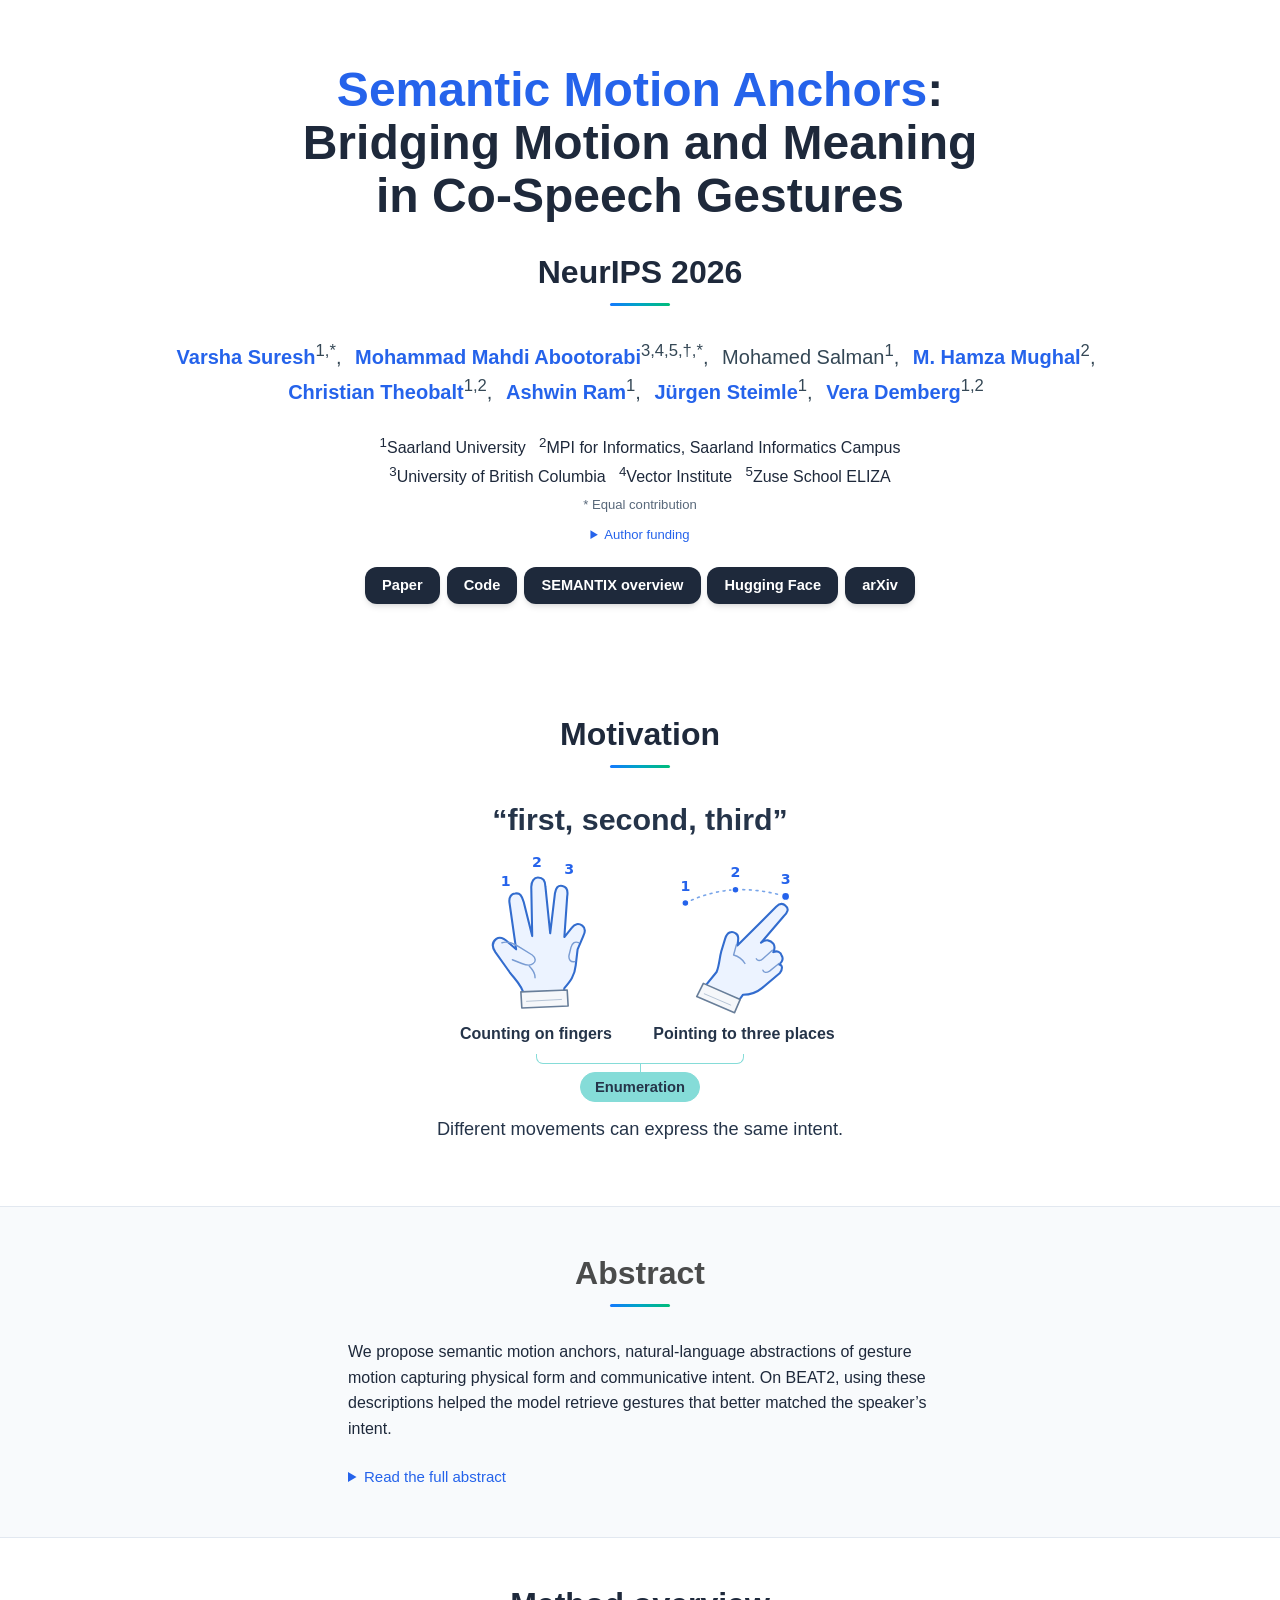
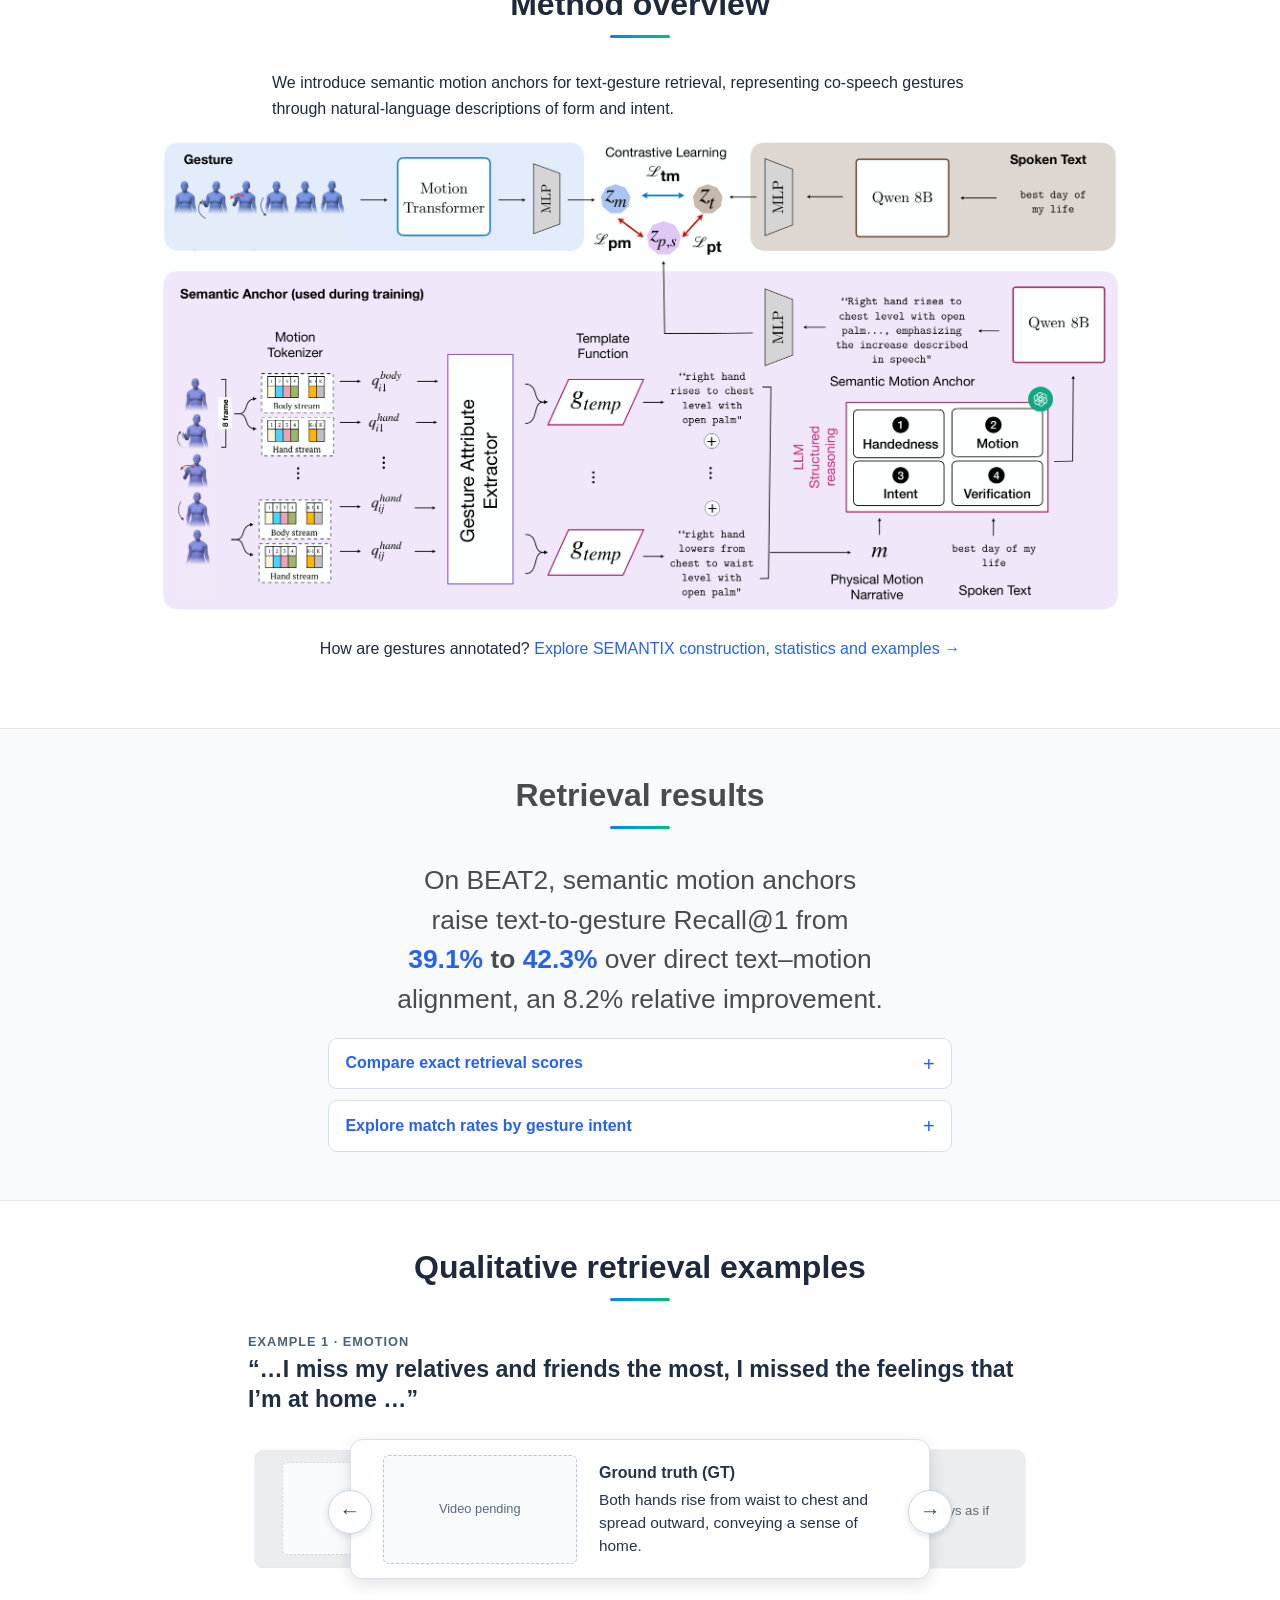
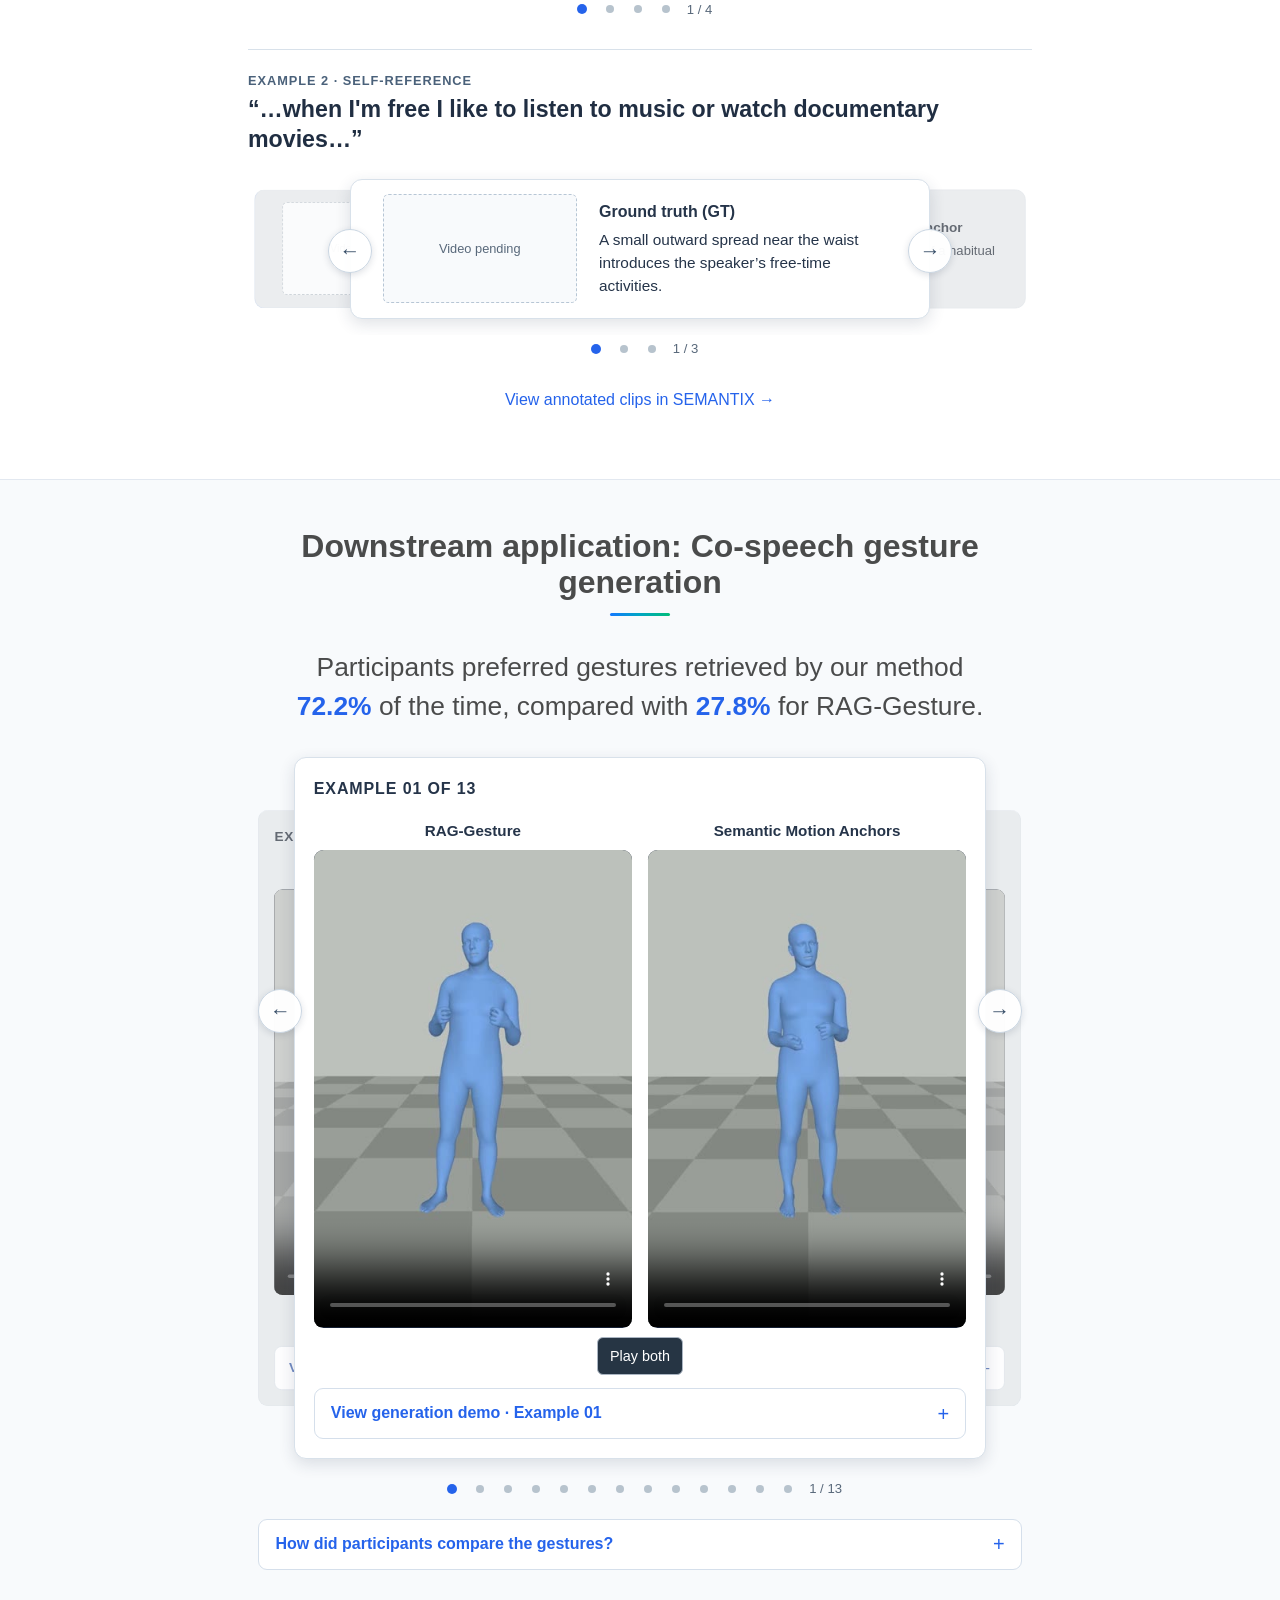
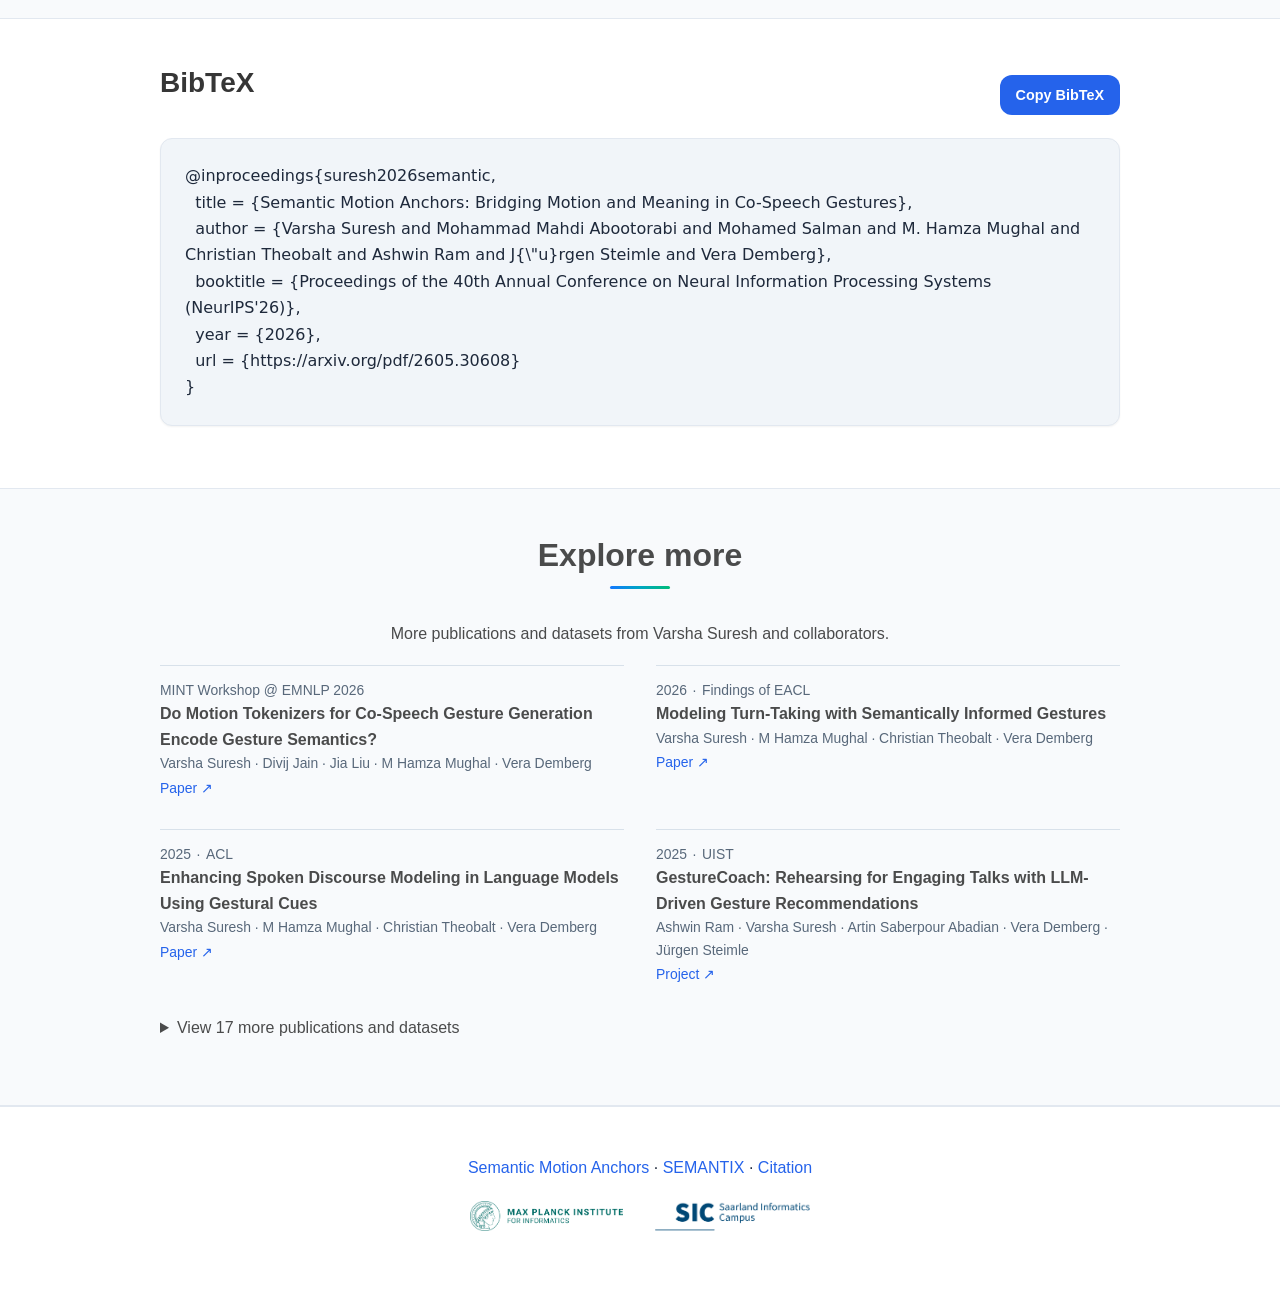
==== index.html @ 4aacc918 "Use the shared study album assets on the paper homepage" ====
<!doctype html><html lang="en"><head><meta charset="utf-8"><meta name="viewport" content="width=device-width,initial-scale=1"><title>Semantic Motion Anchors: Bridging Motion and Meaning in Co-Speech Gestures</title><meta name="description" content="Semantic Motion Anchors: paper, qualitative retrieval examples, gesture generation videos and SEMANTIX."><link rel="icon" href="images/logos/mpi_favicon.png"><link rel="stylesheet" href="css/bulma.min.css"><link rel="stylesheet" href="css/mustreason.css"><link rel="stylesheet" href="css/research-flow.css?v=result-details-1"><script defer src="js/project.js"></script><script defer src="js/comparisons.js?v=study-album"></script><link rel="stylesheet" href="css/local-gallery.css?v=study-album"><script defer src="js/local-gallery.js?v=study-album"></script><link rel="stylesheet" href="css/motivation-figure.css"></head><body><a class="skip" href="#main">Skip to content</a><main id="main"><section class="hero">
<div class="hero-body">
<div class="container is-max-desktop">
<div class="columns is-centered">
<div class="column has-text-centered"><h1 class="title is-1 publication-title"><span class="project-name">Semantic Motion Anchors</span>: Bridging Motion and Meaning in Co-Speech Gestures</h1><p class="title is-3">NeurIPS 2026</p><p class="is-size-5 publication-authors authors"><span class="author-block"><a href="https://varsha33.github.io/">Varsha Suresh</a><sup>1,*</sup></span> <span class="author-block"><a href="https://aboots.github.io/">Mohammad Mahdi Abootorabi</a><sup>3,4,5,†,*</sup></span> <span class="author-block">Mohamed Salman<sup>1</sup></span> <span class="author-block"><a href="https://m-hamza-mughal.github.io/">M. Hamza Mughal</a><sup>2</sup></span> <span class="author-block"><a href="https://people.mpi-inf.mpg.de/~theobalt/">Christian Theobalt</a><sup>1,2</sup></span> <span class="author-block"><a href="https://sites.google.com/view/ashwin-ram/home">Ashwin Ram</a><sup>1</sup></span> <span class="author-block"><a href="https://hci.cs.uni-saarland.de/people/juergen-steimle/">Jürgen Steimle</a><sup>1</sup></span> <span class="author-block"><a href="https://www.uni-saarland.de/lehrstuhl/demberg/members/verademberg.html">Vera Demberg</a><sup>1,2</sup></span> </p><p class="affiliations"><sup>1</sup>Saarland University   <sup>2</sup>MPI for Informatics, Saarland Informatics Campus<br/>
<sup>3</sup>University of British Columbia   <sup>4</sup>Vector Institute   <sup>5</sup>Zuse School ELIZA<br/><span>* Equal contribution</span></p><details class="source-note author-funding"><summary>Author funding</summary><p><sup>†</sup>This author is supported by the Konrad Zuse School of Excellence in Learning and Intelligent Systems (ELIZA) through the DAAD programme Konrad Zuse Schools of Excellence in Artificial Intelligence, sponsored by the Federal Ministry of Education and Research.</p></details><div class="column has-text-centered"><div class="publication-links"><span class="link-block"><a class="external-link button is-normal is-rounded is-dark" href="https://arxiv.org/pdf/2605.30608v3">Paper</a></span><span class="link-block"><a class="external-link button is-normal is-rounded is-dark" href="https://github.com/aboots/Semantic_Motion_Anchors">Code</a></span><span class="link-block"><a class="external-link button is-normal is-rounded is-dark" href="dataset.html">SEMANTIX overview</a></span><span class="link-block"><a class="external-link button is-normal is-rounded is-dark" href="https://huggingface.co/datasets/aboots/SEMANTIX">Hugging Face</a></span><span class="link-block"><a class="external-link button is-normal is-rounded is-dark" href="https://arxiv.org/abs/2605.30608">arXiv</a></span></div></div></div>
</div>
</div>
</div>
</section><section class="hero teaser" id="motivation">
<div class="container is-max-desktop">
<div class="hero-body has-text-centered"><h2 class="title is-3">Motivation</h2><figure class="enumeration-figure">
  <p class="spoken-enumeration">“first, second, third”</p>
  <div class="gesture-studies">
    <div class="gesture-study">
      <svg viewBox="0 0 220 177" role="img" aria-labelledby="enumeration-count-title">
        <title id="enumeration-count-title">A palm with three fingers extended and numbered in sequence.</title>
        <g class="count-marks">
          <text x="78" y="37">1</text>
          <text x="111" y="17">2</text>
          <text x="145" y="24">3</text>
        </g>
        <g class="gesture-outline">
          <!-- Palm, three extended fingers and the curled little finger. -->
          <path class="hand" d="M97 152 C96 143 88 136 82 128
            L67 107 C63 101 64 96 68 93 C72 90 76 92 81 97 L89 104
            L82 55 C81 49 84 45 88 45 C93 44 95 47 97 54 L106 90
            L105 38 C105 32 108 28 112 28 C117 28 120 31 120 38 L125 87
            L130 45 C131 39 133 36 138 37 C143 38 144 42 143 48 L140 91
            L148 81 C151 77 155 76 159 79 C163 82 162 86 160 90 L154 104
            L152 121 C151 132 146 138 140 145 L139 151 Z"/>
          <!-- Thumb folded across the palm and creases of the curled finger. -->
          <path class="crease" d="M74 97 C80 95 87 98 93 102 L106 110
            C110 113 110 117 107 119 C104 122 100 121 95 119 L85 115
            M103 122 C107 126 109 130 109 134
            M155 97 C151 95 148 98 147 102 L145 110 C144 115 147 118 151 117"/>
          <path class="cuff" d="M94 149 L143 147 L144 164 L95 166 Z"/>
          <path class="cuff-seam" d="M100 159 L137 157"/>
        </g>
      </svg>
      <p>Counting on fingers</p>
    </div>
    <div class="gesture-study">
      <svg viewBox="0 0 220 177" role="img" aria-labelledby="enumeration-point-title">
        <title id="enumeration-point-title">An index finger points to the last of three positions along a dotted path.</title>
        <path class="trajectory" d="M48 55 Q75 42 101 41 T154 48"/>
        <g class="locations">
          <circle cx="48" cy="55" r="3.7"/><circle cx="101" cy="41" r="3.7"/>
          <circle cx="154" cy="48" r="4.3"/>
        </g>
        <g class="count-marks">
          <text x="48" y="42">1</text>
          <text x="101" y="28">2</text>
          <text x="154" y="35">3</text>
        </g>
        <g class="gesture-outline">
          <!-- Index finger reaching up to the last position. -->
          <path class="hand" d="M68 144 L81 128 C84 121 84 113 86 106
            L90 93 C92 86 97 84 101 87 C105 89 104 94 103 100
            L144 59 C148 55 151 55 154 58 C158 61 156 65 152 69 L128 97
            C133 93 138 94 141 98 C143 101 143 103 141 107
            C145 105 149 107 150 111 C152 114 150 118 147 120
            C151 120 151 125 148 129 L129 145 C123 150 116 152 109 152
            L101 163 Z"/>
          <path class="crease" d="M102 99 L99 110 C103 111 108 114 111 119
            M140 105 L130 114 C127 117 124 116 123 114
            M147 119 L137 127 C134 129 131 129 130 126"/>
          <path class="cuff" d="M67 140 L106 157 L100 171 L60 154 Z"/>
          <path class="cuff-seam" d="M68 151 L96 163"/>
        </g>
      </svg>
      <p>Pointing to three places</p>
    </div>
  </div>
  <div class="shared-intent"><span>Enumeration</span></div>
  <figcaption>Different movements can express the same intent.</figcaption>
</figure></div>
</div>
</section><section class="section hero is-light" id="abstract">
<div class="container is-max-desktop">
<div class="columns is-centered has-text-centered">
<div class="column is-four-fifths"><h2 class="title is-3 has-text-centered">Abstract</h2><div class="content has-text-justified"><p>We propose semantic motion anchors, natural-language abstractions of gesture motion capturing physical form and communicative intent. On BEAT2, using these descriptions helped the model retrieve gestures that better matched the speaker’s intent.</p><details class="full-abstract"><summary>Read the full abstract</summary><p>Learning a shared representation between spoken text and gesture is central to co-speech gesture retrieval, synthesis, and understanding, but remains challenging for semantically meaningful gestures whose communicative intent is not captured by motion alone. Direct contrastive alignment between transcripts and continuous motion embeddings often overemphasizes low-level kinematics and misses the symbolic content of semantic gestures. We propose semantic motion anchors, natural-language abstractions of gesture motion capturing physical form and communicative intent. Our method discretizes 3D gestures into body-hand motion primitives, verbalizes them into structured descriptions, and grounds them in the transcript to provide auxiliary contrastive supervision. On BEAT2, our method improves text-to-gesture R@1 by 8.2% over a direct text-motion baseline and outperforms prior retrieval approaches on text to gesture and gesture to text retrieval directions. Beyond aggregate retrieval metrics, semantic motion anchor supervision helps retrieve gestures that are semantically meaningful for the spoken query, rather than defaulting to generic motion patterns. A downstream retrieval-augmented gesture generation study showed that users significantly preferred gestures retrieved by our approach over a retrieval-augmented generation baseline, demonstrating that semantically grounded retrieval translates to gestures that better convey communicative intent in downstream generation.</p></details></div></div>
</div>
</div>
</section><section class="section hero is-small" id="method">
<div class="container is-max-desktop">
<div class="columns is-centered">
<div class="column is-full"><h2 class="title is-3 has-text-centered">Method overview</h2><p class="method-summary">We introduce semantic motion anchors for text-gesture retrieval, representing co-speech gestures through natural-language descriptions of form and intent.</p><figure class="framework"><a aria-label="Open Figure 1 at full size" href="images/framework.png"><img alt="Top: motion and text encoders aligned in a shared space. Bottom: motion tokens, a physical description and the transcript yield an anchor for training." height="985" loading="lazy" src="images/framework.png" width="2006"/></a></figure><p class="crosslink">How are gestures annotated? <a href="dataset.html#construction">Explore SEMANTIX construction, statistics and examples →</a></p></div>
</div>
</div>
</section><section class="section hero is-light" id="results">
<div class="container is-max-desktop">
<div class="columns is-centered has-text-centered">
<div class="column is-four-fifths"><h2 class="title is-3 has-text-centered">Retrieval results</h2><p class="tagline">On BEAT2, semantic motion anchors raise text-to-gesture Recall@1 from <strong><span class="metric-value">39.1%</span> to <span class="metric-value">42.3%</span></strong> over direct text–motion alignment, an 8.2% relative improvement.</p><details class="research-disclosure" id="retrieval-scores"><summary>Compare exact retrieval scores</summary><div class="research-detail-body"><p>Each query ranks 856 candidates. Recall@K is the percentage of queries whose paired match appears in the first K results. MRR measures the reciprocal rank of that match, averaged across queries and shown on a 0–100 scale. Higher is better for all four metrics.</p><fieldset class="direction-picker"><legend>Retrieval direction</legend><input aria-controls="direction-tables" checked="" class="direction-choice" id="dir-text-first" name="result-direction" type="radio"/><label for="dir-text-first">Text → Gesture</label><input aria-controls="direction-tables" class="direction-choice" id="dir-gesture-first" name="result-direction" type="radio"/><label for="dir-gesture-first">Gesture → Text</label><div id="direction-tables"><div aria-label="Text-to-gesture scores" class="result-table-wrap text-first" role="region" tabindex="0"><table class="metric-table"><caption>Text-to-gesture retrieval · BEAT2</caption><thead><tr><th scope="col">Method</th><th scope="col">R@1</th><th scope="col">R@5</th><th scope="col">R@10</th><th scope="col">MRR</th></tr></thead><tbody><tr><th scope="row">GestureDiffuCLIP</th><td>33.8</td><td>57.5</td><td>67.2</td><td>45.1</td></tr><tr><th scope="row">TMR</th><td>39.1</td><td>58.7</td><td>66.4</td><td>48.6</td></tr><tr><th scope="row">JEGAL</th><td>39.3</td><td>59.3</td><td>66.8</td><td>48.9</td></tr><tr><th scope="row">Text Contrastive</th><td>39.1</td><td>58.7</td><td>66.3</td><td>48.5</td></tr><tr class="our-method"><th scope="row">Semantic Motion Anchors (Ours)</th><td>42.3<sup>†</sup></td><td>62.5<sup>†</sup></td><td>69.5<sup>**</sup></td><td>51.9<sup>†</sup></td></tr></tbody></table></div><div aria-label="Gesture-to-text scores" class="result-table-wrap gesture-first" role="region" tabindex="0"><table class="metric-table"><caption>Gesture-to-text retrieval · BEAT2</caption><thead><tr><th scope="col">Method</th><th scope="col">R@1</th><th scope="col">R@5</th><th scope="col">R@10</th><th scope="col">MRR</th></tr></thead><tbody><tr><th scope="row">GestureDiffuCLIP</th><td>32.3</td><td>57.4</td><td>66.6</td><td>44.0</td></tr><tr><th scope="row">TMR</th><td>37.4</td><td>57.7</td><td>65.7</td><td>47.0</td></tr><tr><th scope="row">JEGAL</th><td>36.6</td><td>58.4</td><td>66.6</td><td>47.0</td></tr><tr><th scope="row">Text Contrastive</th><td>37.2</td><td>57.5</td><td>65.4</td><td>47.0</td></tr><tr class="our-method"><th scope="row">Semantic Motion Anchors (Ours)</th><td>41.8<sup>†</sup></td><td>62.0<sup>†</sup></td><td>68.9<sup>†</sup></td><td>51.4<sup>†</sup></td></tr></tbody></table></div></div></fieldset><p class="metric-key">Compared with Text Contrastive (paired t-test): <b>**</b> p &lt; 0.01; <b>†</b> p &lt; 0.001.</p></div></details><details class="research-disclosure" id="intent-match-rates"><summary>Explore match rates by gesture intent</summary><div class="research-detail-body"><p>A retrieved clip can differ from the paired clip but express the same intent. This measure counts how often the first retrieved clip has the same intent label as the paired gesture.</p><div aria-label="Match rates by intent" class="result-table-wrap" role="region" tabindex="0"><table class="metric-table match-table"><caption>Top-1 semantic label match rate (%) · BEAT2</caption><thead><tr><th scope="col">Intent</th><th scope="col">Clips</th><th scope="col">Ours</th><th scope="col">Text contrastive</th><th scope="col">Random anchor</th></tr></thead><tbody><tr><th scope="row">Emphasis</th><td>250</td><td>57.2</td><td>52.8</td><td>57.2</td></tr><tr><th scope="row">Discourse</th><td>227</td><td>62.1</td><td>57.7</td><td>61.7</td></tr><tr><th scope="row">Other-reference</th><td>111</td><td>59.5</td><td>56.8</td><td>58.6</td></tr><tr><th scope="row">Self-reference</th><td>92</td><td>52.2</td><td>52.2</td><td>44.6</td></tr><tr><th scope="row">Symbolise</th><td>68</td><td>48.5</td><td>44.1</td><td>44.1</td></tr><tr><th scope="row">Contrast</th><td>24</td><td>50.0</td><td>41.7</td><td>50.0</td></tr><tr><th scope="row">Emotion</th><td>16</td><td>56.2</td><td>43.8</td><td>50.0</td></tr><tr><th scope="row">Uncertainty</th><td>15</td><td>66.7</td><td>53.3</td><td>60.0</td></tr><tr><th scope="row">Temporal reference</th><td>12</td><td>50.0</td><td>33.3</td><td>50.0</td></tr><tr><th scope="row">Quantification</th><td>11</td><td>45.5</td><td>27.3</td><td>27.3</td></tr><tr><th scope="row">Negation</th><td>10</td><td>50.0</td><td>60.0</td><td>50.0</td></tr><tr><th scope="row">Relativity</th><td>9</td><td>66.7</td><td>55.6</td><td>77.8</td></tr><tr><th scope="row">Enumeration</th><td>6</td><td>33.3</td><td>33.3</td><td>33.3</td></tr><tr><th scope="row">Progression</th><td>3</td><td>0.0</td><td>0.0</td><td>0.0</td></tr><tr><th scope="row">Listing</th><td>2</td><td>50.0</td><td>50.0</td><td>50.0</td></tr></tbody><tfoot><tr><th scope="row">Overall</th><td>856</td><td>56.9</td><td>52.6</td><td>55.1</td></tr></tfoot></table></div></div></details></div>
</div>
</div>
</section><section class="section hero is-small" id="qualitative">
<div class="container is-max-desktop">
<div class="columns is-centered">
<div class="column is-full"><h2 class="title is-3 has-text-centered">Qualitative retrieval examples</h2><div id="examples-paper"><article class="paper-case">
<header><p class="example-type">Example 1 · Emotion</p>
<h3 class="spoken-line" id="paper-query-1">“…I miss my relatives and friends the most, I missed the feelings that I’m at home …”</h3></header>
<div aria-labelledby="paper-query-1" class="method-album" data-carousel="" data-item-name="Card" role="group">
<div class="method-track"><div class="example-slide method-card" data-label="Ground truth (GT)">
<div class="clip-slot">Video pending</div>
<div class="method-caption"><h4>Ground truth (GT)</h4><p>Both hands rise from waist to chest and spread outward, conveying a sense of home.</p></div></div><div class="example-slide method-card" data-label="Text contrastive">
<div class="clip-slot">Video pending</div>
<div class="method-caption"><h4>Text contrastive</h4><p>One hand moves down and sideways as if drawing attention to a detail.</p></div></div><div class="example-slide method-card" data-label="Random anchor">
<div class="clip-slot">Video pending</div>
<div class="method-caption"><h4>Random anchor</h4><p>Both hands rise, open outward and lower, as if laying out a sequence.</p></div></div><div class="example-slide method-card" data-label="Semantic Motion Anchors (Ours)">
<div class="clip-slot">Video pending</div>
<div class="method-caption"><h4>Semantic Motion Anchors (Ours)</h4><p>Open palms hover near the chest, conveying longing for home.</p></div></div></div>
<div class="examples-pager" hidden="">
<button aria-label="Previous card for Emotion" data-step="-1" type="button"><span aria-hidden="true">←</span></button>
<div class="album-progress"><button aria-label="Show Ground truth (GT)" class="album-dot" data-to="0" title="Ground truth (GT)" type="button"></button><button aria-label="Show Text contrastive" class="album-dot" data-to="1" title="Text contrastive" type="button"></button><button aria-label="Show Random anchor" class="album-dot" data-to="2" title="Random anchor" type="button"></button><button aria-label="Show Semantic Motion Anchors (Ours)" class="album-dot" data-to="3" title="Semantic Motion Anchors (Ours)" type="button"></button><span aria-hidden="true" class="examples-count">1 / 4</span></div>
<button aria-label="Next card for Emotion" data-step="1" type="button"><span aria-hidden="true">→</span></button>
</div>
<span aria-atomic="true" aria-live="polite" class="visually-hidden examples-status"></span></div></article><article class="paper-case">
<header><p class="example-type">Example 2 · Self-reference</p>
<h3 class="spoken-line" id="paper-query-2">“…when I'm free I like to listen to music or watch documentary movies…”</h3></header>
<div aria-labelledby="paper-query-2" class="method-album" data-carousel="" data-item-name="Card" role="group">
<div class="method-track"><div class="example-slide method-card" data-label="Ground truth (GT)">
<div class="clip-slot">Video pending</div>
<div class="method-caption"><h4>Ground truth (GT)</h4><p>A small outward spread near the waist introduces the speaker’s free-time activities.</p></div></div><div class="example-slide method-card" data-label="Text contrastive / Random anchor">
<div class="clip-slot">Video pending</div>
<div class="method-caption"><h4>Text contrastive / Random anchor</h4><p>A small beat marks the rhythm of a habitual activity.</p></div></div><div class="example-slide method-card" data-label="Semantic Motion Anchors (Ours)">
<div class="clip-slot">Video pending</div>
<div class="method-caption"><h4>Semantic Motion Anchors (Ours)</h4><p>One hand opens toward the speaker, referring to time spent alone.</p></div></div></div>
<div class="examples-pager" hidden="">
<button aria-label="Previous card for Self-reference" data-step="-1" type="button"><span aria-hidden="true">←</span></button>
<div class="album-progress"><button aria-label="Show Ground truth (GT)" class="album-dot" data-to="0" title="Ground truth (GT)" type="button"></button><button aria-label="Show Text contrastive / Random anchor" class="album-dot" data-to="1" title="Text contrastive / Random anchor" type="button"></button><button aria-label="Show Semantic Motion Anchors (Ours)" class="album-dot" data-to="2" title="Semantic Motion Anchors (Ours)" type="button"></button><span aria-hidden="true" class="examples-count">1 / 3</span></div>
<button aria-label="Next card for Self-reference" data-step="1" type="button"><span aria-hidden="true">→</span></button>
</div>
<span aria-atomic="true" aria-live="polite" class="visually-hidden examples-status"></span></div></article></div><p class="crosslink"><a href="dataset.html#examples">View annotated clips in SEMANTIX →</a></p></div>
</div>
</div>
</section><section class="section hero is-light" id="application">
<div class="container is-max-desktop">
<div class="columns is-centered has-text-centered">
<div class="column is-four-fifths"><h2 class="title is-3 has-text-centered">Downstream application: Co-speech gesture generation</h2><p class="tagline">Participants preferred gestures retrieved by our method <strong class="metric-value">72.2%</strong> of the time, compared with <strong class="metric-value">27.8%</strong> for RAG-Gesture.</p><div aria-label="Co-speech gesture generation examples" aria-roledescription="carousel" class="method-album clip-album study-album" data-carousel="" id="comparisons" role="region"><div class="method-track"><article class="example-slide sample study-card" data-example="01">
<h3 class="study-example">Example 01 of 13</h3><div class="study-pair retrieved-pair"><div class="video-pair"><figure class="method-video"><figcaption>RAG-Gesture</figcaption>
<video aria-label="Example 01 of 13, RAG-Gesture, retrieved gesture" controls="" height="960" playsinline="" poster="media/retrieved/01-baseline.jpg" preload="none" src="media/retrieved/01-baseline.mp4" width="640"></video></figure><figure class="method-video"><figcaption>Semantic Motion Anchors</figcaption>
<video aria-label="Example 01 of 13, Semantic Motion Anchors, retrieved gesture" controls="" height="960" playsinline="" poster="media/retrieved/01-anchors.jpg" preload="none" src="media/retrieved/01-anchors.mp4" width="640"></video></figure></div>
<div class="gallery-controls" hidden=""><button aria-pressed="false" class="play-pair" type="button">Play both</button></div></div>
<details class="research-disclosure generation-demo" id="generation-demo"><summary>View generation demo · Example 01</summary>
<div class="research-detail-body"><div class="study-pair generated-pair"><div class="video-pair"><figure class="method-video"><figcaption>RAG-Gesture</figcaption>
<video aria-label="Example 01 of 13, RAG-Gesture, retrieved motion on the left and generated motion on the right" controls="" data-poster="media/01-baseline.jpg" height="960" playsinline="" preload="none" src="media/01-baseline.mp4" width="1280"></video></figure><figure class="method-video"><figcaption>Semantic Motion Anchors</figcaption>
<video aria-label="Example 01 of 13, Semantic Motion Anchors, retrieved motion on the left and generated motion on the right" controls="" data-poster="media/01-anchors.jpg" height="960" playsinline="" preload="none" src="media/01-anchors.mp4" width="1280"></video></figure></div>
<div class="gallery-controls" hidden=""><button aria-pressed="false" class="play-pair" type="button">Play both</button></div></div></div></details></article><article class="example-slide sample study-card" data-example="02">
<h3 class="study-example">Example 02 of 13</h3><div class="study-pair retrieved-pair"><div class="video-pair"><figure class="method-video"><figcaption>RAG-Gesture</figcaption>
<video aria-label="Example 02 of 13, RAG-Gesture, retrieved gesture" controls="" data-poster="media/retrieved/02-baseline.jpg" height="960" playsinline="" preload="none" src="media/retrieved/02-baseline.mp4" width="640"></video></figure><figure class="method-video"><figcaption>Semantic Motion Anchors</figcaption>
<video aria-label="Example 02 of 13, Semantic Motion Anchors, retrieved gesture" controls="" data-poster="media/retrieved/02-anchors.jpg" height="960" playsinline="" preload="none" src="media/retrieved/02-anchors.mp4" width="640"></video></figure></div>
<div class="gallery-controls" hidden=""><button aria-pressed="false" class="play-pair" type="button">Play both</button></div></div>
<details class="research-disclosure generation-demo" id="generation-demo-02"><summary>View generation demo · Example 02</summary>
<div class="research-detail-body"><div class="study-pair generated-pair"><div class="video-pair"><figure class="method-video"><figcaption>RAG-Gesture</figcaption>
<video aria-label="Example 02 of 13, RAG-Gesture, retrieved motion on the left and generated motion on the right" controls="" data-poster="media/02-baseline.jpg" height="960" playsinline="" preload="none" src="media/02-baseline.mp4" width="1280"></video></figure><figure class="method-video"><figcaption>Semantic Motion Anchors</figcaption>
<video aria-label="Example 02 of 13, Semantic Motion Anchors, retrieved motion on the left and generated motion on the right" controls="" data-poster="media/02-anchors.jpg" height="960" playsinline="" preload="none" src="media/02-anchors.mp4" width="1280"></video></figure></div>
<div class="gallery-controls" hidden=""><button aria-pressed="false" class="play-pair" type="button">Play both</button></div></div></div></details></article><article class="example-slide sample study-card" data-example="03">
<h3 class="study-example">Example 03 of 13</h3><div class="study-pair retrieved-pair"><div class="video-pair"><figure class="method-video"><figcaption>RAG-Gesture</figcaption>
<video aria-label="Example 03 of 13, RAG-Gesture, retrieved gesture" controls="" data-poster="media/retrieved/03-baseline.jpg" height="960" playsinline="" preload="none" src="media/retrieved/03-baseline.mp4" width="640"></video></figure><figure class="method-video"><figcaption>Semantic Motion Anchors</figcaption>
<video aria-label="Example 03 of 13, Semantic Motion Anchors, retrieved gesture" controls="" data-poster="media/retrieved/03-anchors.jpg" height="960" playsinline="" preload="none" src="media/retrieved/03-anchors.mp4" width="640"></video></figure></div>
<div class="gallery-controls" hidden=""><button aria-pressed="false" class="play-pair" type="button">Play both</button></div></div>
<details class="research-disclosure generation-demo" id="generation-demo-03"><summary>View generation demo · Example 03</summary>
<div class="research-detail-body"><div class="study-pair generated-pair"><div class="video-pair"><figure class="method-video"><figcaption>RAG-Gesture</figcaption>
<video aria-label="Example 03 of 13, RAG-Gesture, retrieved motion on the left and generated motion on the right" controls="" data-poster="media/03-baseline.jpg" height="960" playsinline="" preload="none" src="media/03-baseline.mp4" width="1280"></video></figure><figure class="method-video"><figcaption>Semantic Motion Anchors</figcaption>
<video aria-label="Example 03 of 13, Semantic Motion Anchors, retrieved motion on the left and generated motion on the right" controls="" data-poster="media/03-anchors.jpg" height="960" playsinline="" preload="none" src="media/03-anchors.mp4" width="1280"></video></figure></div>
<div class="gallery-controls" hidden=""><button aria-pressed="false" class="play-pair" type="button">Play both</button></div></div></div></details></article><article class="example-slide sample study-card" data-example="04">
<h3 class="study-example">Example 04 of 13</h3><div class="study-pair retrieved-pair"><div class="video-pair"><figure class="method-video"><figcaption>RAG-Gesture</figcaption>
<video aria-label="Example 04 of 13, RAG-Gesture, retrieved gesture" controls="" data-poster="media/retrieved/04-baseline.jpg" height="960" playsinline="" preload="none" src="media/retrieved/04-baseline.mp4" width="640"></video></figure><figure class="method-video"><figcaption>Semantic Motion Anchors</figcaption>
<video aria-label="Example 04 of 13, Semantic Motion Anchors, retrieved gesture" controls="" data-poster="media/retrieved/04-anchors.jpg" height="960" playsinline="" preload="none" src="media/retrieved/04-anchors.mp4" width="640"></video></figure></div>
<div class="gallery-controls" hidden=""><button aria-pressed="false" class="play-pair" type="button">Play both</button></div></div>
<details class="research-disclosure generation-demo" id="generation-demo-04"><summary>View generation demo · Example 04</summary>
<div class="research-detail-body"><div class="study-pair generated-pair"><div class="video-pair"><figure class="method-video"><figcaption>RAG-Gesture</figcaption>
<video aria-label="Example 04 of 13, RAG-Gesture, retrieved motion on the left and generated motion on the right" controls="" data-poster="media/04-baseline.jpg" height="960" playsinline="" preload="none" src="media/04-baseline.mp4" width="1280"></video></figure><figure class="method-video"><figcaption>Semantic Motion Anchors</figcaption>
<video aria-label="Example 04 of 13, Semantic Motion Anchors, retrieved motion on the left and generated motion on the right" controls="" data-poster="media/04-anchors.jpg" height="960" playsinline="" preload="none" src="media/04-anchors.mp4" width="1280"></video></figure></div>
<div class="gallery-controls" hidden=""><button aria-pressed="false" class="play-pair" type="button">Play both</button></div></div></div></details></article><article class="example-slide sample study-card" data-example="05">
<h3 class="study-example">Example 05 of 13</h3><div class="study-pair retrieved-pair"><div class="video-pair"><figure class="method-video"><figcaption>RAG-Gesture</figcaption>
<video aria-label="Example 05 of 13, RAG-Gesture, retrieved gesture" controls="" data-poster="media/retrieved/05-baseline.jpg" height="960" playsinline="" preload="none" src="media/retrieved/05-baseline.mp4" width="640"></video></figure><figure class="method-video"><figcaption>Semantic Motion Anchors</figcaption>
<video aria-label="Example 05 of 13, Semantic Motion Anchors, retrieved gesture" controls="" data-poster="media/retrieved/05-anchors.jpg" height="960" playsinline="" preload="none" src="media/retrieved/05-anchors.mp4" width="640"></video></figure></div>
<div class="gallery-controls" hidden=""><button aria-pressed="false" class="play-pair" type="button">Play both</button></div></div>
<details class="research-disclosure generation-demo" id="generation-demo-05"><summary>View generation demo · Example 05</summary>
<div class="research-detail-body"><div class="study-pair generated-pair"><div class="video-pair"><figure class="method-video"><figcaption>RAG-Gesture</figcaption>
<video aria-label="Example 05 of 13, RAG-Gesture, retrieved motion on the left and generated motion on the right" controls="" data-poster="media/05-baseline.jpg" height="960" playsinline="" preload="none" src="media/05-baseline.mp4" width="1280"></video></figure><figure class="method-video"><figcaption>Semantic Motion Anchors</figcaption>
<video aria-label="Example 05 of 13, Semantic Motion Anchors, retrieved motion on the left and generated motion on the right" controls="" data-poster="media/05-anchors.jpg" height="960" playsinline="" preload="none" src="media/05-anchors.mp4" width="1280"></video></figure></div>
<div class="gallery-controls" hidden=""><button aria-pressed="false" class="play-pair" type="button">Play both</button></div></div></div></details></article><article class="example-slide sample study-card" data-example="06">
<h3 class="study-example">Example 06 of 13</h3><div class="study-pair retrieved-pair"><div class="video-pair"><figure class="method-video"><figcaption>RAG-Gesture</figcaption>
<video aria-label="Example 06 of 13, RAG-Gesture, retrieved gesture" controls="" data-poster="media/retrieved/06-baseline.jpg" height="960" playsinline="" preload="none" src="media/retrieved/06-baseline.mp4" width="640"></video></figure><figure class="method-video"><figcaption>Semantic Motion Anchors</figcaption>
<video aria-label="Example 06 of 13, Semantic Motion Anchors, retrieved gesture" controls="" data-poster="media/retrieved/06-anchors.jpg" height="960" playsinline="" preload="none" src="media/retrieved/06-anchors.mp4" width="640"></video></figure></div>
<div class="gallery-controls" hidden=""><button aria-pressed="false" class="play-pair" type="button">Play both</button></div></div>
<details class="research-disclosure generation-demo" id="generation-demo-06"><summary>View generation demo · Example 06</summary>
<div class="research-detail-body"><div class="study-pair generated-pair"><div class="video-pair"><figure class="method-video"><figcaption>RAG-Gesture</figcaption>
<video aria-label="Example 06 of 13, RAG-Gesture, retrieved motion on the left and generated motion on the right" controls="" data-poster="media/06-baseline.jpg" height="960" playsinline="" preload="none" src="media/06-baseline.mp4" width="1280"></video></figure><figure class="method-video"><figcaption>Semantic Motion Anchors</figcaption>
<video aria-label="Example 06 of 13, Semantic Motion Anchors, retrieved motion on the left and generated motion on the right" controls="" data-poster="media/06-anchors.jpg" height="960" playsinline="" preload="none" src="media/06-anchors.mp4" width="1280"></video></figure></div>
<div class="gallery-controls" hidden=""><button aria-pressed="false" class="play-pair" type="button">Play both</button></div></div></div></details></article><article class="example-slide sample study-card" data-example="07">
<h3 class="study-example">Example 07 of 13</h3><div class="study-pair retrieved-pair"><div class="video-pair"><figure class="method-video"><figcaption>RAG-Gesture</figcaption>
<video aria-label="Example 07 of 13, RAG-Gesture, retrieved gesture" controls="" data-poster="media/retrieved/07-baseline.jpg" height="960" playsinline="" preload="none" src="media/retrieved/07-baseline.mp4" width="640"></video></figure><figure class="method-video"><figcaption>Semantic Motion Anchors</figcaption>
<video aria-label="Example 07 of 13, Semantic Motion Anchors, retrieved gesture" controls="" data-poster="media/retrieved/07-anchors.jpg" height="960" playsinline="" preload="none" src="media/retrieved/07-anchors.mp4" width="640"></video></figure></div>
<div class="gallery-controls" hidden=""><button aria-pressed="false" class="play-pair" type="button">Play both</button></div></div>
<details class="research-disclosure generation-demo" id="generation-demo-07"><summary>View generation demo · Example 07</summary>
<div class="research-detail-body"><div class="study-pair generated-pair"><div class="video-pair"><figure class="method-video"><figcaption>RAG-Gesture</figcaption>
<video aria-label="Example 07 of 13, RAG-Gesture, retrieved motion on the left and generated motion on the right" controls="" data-poster="media/07-baseline.jpg" height="960" playsinline="" preload="none" src="media/07-baseline.mp4" width="1280"></video></figure><figure class="method-video"><figcaption>Semantic Motion Anchors</figcaption>
<video aria-label="Example 07 of 13, Semantic Motion Anchors, retrieved motion on the left and generated motion on the right" controls="" data-poster="media/07-anchors.jpg" height="960" playsinline="" preload="none" src="media/07-anchors.mp4" width="1280"></video></figure></div>
<div class="gallery-controls" hidden=""><button aria-pressed="false" class="play-pair" type="button">Play both</button></div></div></div></details></article><article class="example-slide sample study-card" data-example="08">
<h3 class="study-example">Example 08 of 13</h3><div class="study-pair retrieved-pair"><div class="video-pair"><figure class="method-video"><figcaption>RAG-Gesture</figcaption>
<video aria-label="Example 08 of 13, RAG-Gesture, retrieved gesture" controls="" data-poster="media/retrieved/08-baseline.jpg" height="960" playsinline="" preload="none" src="media/retrieved/08-baseline.mp4" width="640"></video></figure><figure class="method-video"><figcaption>Semantic Motion Anchors</figcaption>
<video aria-label="Example 08 of 13, Semantic Motion Anchors, retrieved gesture" controls="" data-poster="media/retrieved/08-anchors.jpg" height="960" playsinline="" preload="none" src="media/retrieved/08-anchors.mp4" width="640"></video></figure></div>
<div class="gallery-controls" hidden=""><button aria-pressed="false" class="play-pair" type="button">Play both</button></div></div>
<details class="research-disclosure generation-demo" id="generation-demo-08"><summary>View generation demo · Example 08</summary>
<div class="research-detail-body"><div class="study-pair generated-pair"><div class="video-pair"><figure class="method-video"><figcaption>RAG-Gesture</figcaption>
<video aria-label="Example 08 of 13, RAG-Gesture, retrieved motion on the left and generated motion on the right" controls="" data-poster="media/08-baseline.jpg" height="960" playsinline="" preload="none" src="media/08-baseline.mp4" width="1280"></video></figure><figure class="method-video"><figcaption>Semantic Motion Anchors</figcaption>
<video aria-label="Example 08 of 13, Semantic Motion Anchors, retrieved motion on the left and generated motion on the right" controls="" data-poster="media/08-anchors.jpg" height="960" playsinline="" preload="none" src="media/08-anchors.mp4" width="1280"></video></figure></div>
<div class="gallery-controls" hidden=""><button aria-pressed="false" class="play-pair" type="button">Play both</button></div></div></div></details></article><article class="example-slide sample study-card" data-example="09">
<h3 class="study-example">Example 09 of 13</h3><div class="study-pair retrieved-pair"><div class="video-pair"><figure class="method-video"><figcaption>RAG-Gesture</figcaption>
<video aria-label="Example 09 of 13, RAG-Gesture, retrieved gesture" controls="" data-poster="media/retrieved/09-baseline.jpg" height="960" playsinline="" preload="none" src="media/retrieved/09-baseline.mp4" width="640"></video></figure><figure class="method-video"><figcaption>Semantic Motion Anchors</figcaption>
<video aria-label="Example 09 of 13, Semantic Motion Anchors, retrieved gesture" controls="" data-poster="media/retrieved/09-anchors.jpg" height="960" playsinline="" preload="none" src="media/retrieved/09-anchors.mp4" width="640"></video></figure></div>
<div class="gallery-controls" hidden=""><button aria-pressed="false" class="play-pair" type="button">Play both</button></div></div>
<details class="research-disclosure generation-demo" id="generation-demo-09"><summary>View generation demo · Example 09</summary>
<div class="research-detail-body"><div class="study-pair generated-pair"><div class="video-pair"><figure class="method-video"><figcaption>RAG-Gesture</figcaption>
<video aria-label="Example 09 of 13, RAG-Gesture, retrieved motion on the left and generated motion on the right" controls="" data-poster="media/09-baseline.jpg" height="960" playsinline="" preload="none" src="media/09-baseline.mp4" width="1280"></video></figure><figure class="method-video"><figcaption>Semantic Motion Anchors</figcaption>
<video aria-label="Example 09 of 13, Semantic Motion Anchors, retrieved motion on the left and generated motion on the right" controls="" data-poster="media/09-anchors.jpg" height="960" playsinline="" preload="none" src="media/09-anchors.mp4" width="1280"></video></figure></div>
<div class="gallery-controls" hidden=""><button aria-pressed="false" class="play-pair" type="button">Play both</button></div></div></div></details></article><article class="example-slide sample study-card" data-example="10">
<h3 class="study-example">Example 10 of 13</h3><div class="study-pair retrieved-pair"><div class="video-pair"><figure class="method-video"><figcaption>RAG-Gesture</figcaption>
<video aria-label="Example 10 of 13, RAG-Gesture, retrieved gesture" controls="" data-poster="media/retrieved/10-baseline.jpg" height="960" playsinline="" preload="none" src="media/retrieved/10-baseline.mp4" width="640"></video></figure><figure class="method-video"><figcaption>Semantic Motion Anchors</figcaption>
<video aria-label="Example 10 of 13, Semantic Motion Anchors, retrieved gesture" controls="" data-poster="media/retrieved/10-anchors.jpg" height="960" playsinline="" preload="none" src="media/retrieved/10-anchors.mp4" width="640"></video></figure></div>
<div class="gallery-controls" hidden=""><button aria-pressed="false" class="play-pair" type="button">Play both</button></div></div>
<details class="research-disclosure generation-demo" id="generation-demo-10"><summary>View generation demo · Example 10</summary>
<div class="research-detail-body"><div class="study-pair generated-pair"><div class="video-pair"><figure class="method-video"><figcaption>RAG-Gesture</figcaption>
<video aria-label="Example 10 of 13, RAG-Gesture, retrieved motion on the left and generated motion on the right" controls="" data-poster="media/10-baseline.jpg" height="960" playsinline="" preload="none" src="media/10-baseline.mp4" width="1280"></video></figure><figure class="method-video"><figcaption>Semantic Motion Anchors</figcaption>
<video aria-label="Example 10 of 13, Semantic Motion Anchors, retrieved motion on the left and generated motion on the right" controls="" data-poster="media/10-anchors.jpg" height="960" playsinline="" preload="none" src="media/10-anchors.mp4" width="1280"></video></figure></div>
<div class="gallery-controls" hidden=""><button aria-pressed="false" class="play-pair" type="button">Play both</button></div></div></div></details></article><article class="example-slide sample study-card" data-example="11">
<h3 class="study-example">Example 11 of 13</h3><div class="study-pair retrieved-pair"><div class="video-pair"><figure class="method-video"><figcaption>RAG-Gesture</figcaption>
<video aria-label="Example 11 of 13, RAG-Gesture, retrieved gesture" controls="" data-poster="media/retrieved/11-baseline.jpg" height="960" playsinline="" preload="none" src="media/retrieved/11-baseline.mp4" width="640"></video></figure><figure class="method-video"><figcaption>Semantic Motion Anchors</figcaption>
<video aria-label="Example 11 of 13, Semantic Motion Anchors, retrieved gesture" controls="" data-poster="media/retrieved/11-anchors.jpg" height="960" playsinline="" preload="none" src="media/retrieved/11-anchors.mp4" width="640"></video></figure></div>
<div class="gallery-controls" hidden=""><button aria-pressed="false" class="play-pair" type="button">Play both</button></div></div>
<details class="research-disclosure generation-demo" id="generation-demo-11"><summary>View generation demo · Example 11</summary>
<div class="research-detail-body"><div class="study-pair generated-pair"><div class="video-pair"><figure class="method-video"><figcaption>RAG-Gesture</figcaption>
<video aria-label="Example 11 of 13, RAG-Gesture, retrieved motion on the left and generated motion on the right" controls="" data-poster="media/11-baseline.jpg" height="960" playsinline="" preload="none" src="media/11-baseline.mp4" width="1280"></video></figure><figure class="method-video"><figcaption>Semantic Motion Anchors</figcaption>
<video aria-label="Example 11 of 13, Semantic Motion Anchors, retrieved motion on the left and generated motion on the right" controls="" data-poster="media/11-anchors.jpg" height="960" playsinline="" preload="none" src="media/11-anchors.mp4" width="1280"></video></figure></div>
<div class="gallery-controls" hidden=""><button aria-pressed="false" class="play-pair" type="button">Play both</button></div></div></div></details></article><article class="example-slide sample study-card" data-example="12">
<h3 class="study-example">Example 12 of 13</h3><div class="study-pair retrieved-pair"><div class="video-pair"><figure class="method-video"><figcaption>RAG-Gesture</figcaption>
<video aria-label="Example 12 of 13, RAG-Gesture, retrieved gesture" controls="" data-poster="media/retrieved/12-baseline.jpg" height="960" playsinline="" preload="none" src="media/retrieved/12-baseline.mp4" width="640"></video></figure><figure class="method-video"><figcaption>Semantic Motion Anchors</figcaption>
<video aria-label="Example 12 of 13, Semantic Motion Anchors, retrieved gesture" controls="" data-poster="media/retrieved/12-anchors.jpg" height="960" playsinline="" preload="none" src="media/retrieved/12-anchors.mp4" width="640"></video></figure></div>
<div class="gallery-controls" hidden=""><button aria-pressed="false" class="play-pair" type="button">Play both</button></div></div>
<details class="research-disclosure generation-demo" id="generation-demo-12"><summary>View generation demo · Example 12</summary>
<div class="research-detail-body"><div class="study-pair generated-pair"><div class="video-pair"><figure class="method-video"><figcaption>RAG-Gesture</figcaption>
<video aria-label="Example 12 of 13, RAG-Gesture, retrieved motion on the left and generated motion on the right" controls="" data-poster="media/12-baseline.jpg" height="960" playsinline="" preload="none" src="media/12-baseline.mp4" width="1280"></video></figure><figure class="method-video"><figcaption>Semantic Motion Anchors</figcaption>
<video aria-label="Example 12 of 13, Semantic Motion Anchors, retrieved motion on the left and generated motion on the right" controls="" data-poster="media/12-anchors.jpg" height="960" playsinline="" preload="none" src="media/12-anchors.mp4" width="1280"></video></figure></div>
<div class="gallery-controls" hidden=""><button aria-pressed="false" class="play-pair" type="button">Play both</button></div></div></div></details></article><article class="example-slide sample study-card" data-example="13">
<h3 class="study-example">Example 13 of 13</h3><div class="study-pair retrieved-pair"><div class="video-pair"><figure class="method-video"><figcaption>RAG-Gesture</figcaption>
<video aria-label="Example 13 of 13, RAG-Gesture, retrieved gesture" controls="" data-poster="media/retrieved/13-baseline.jpg" height="960" playsinline="" preload="none" src="media/retrieved/13-baseline.mp4" width="640"></video></figure><figure class="method-video"><figcaption>Semantic Motion Anchors</figcaption>
<video aria-label="Example 13 of 13, Semantic Motion Anchors, retrieved gesture" controls="" data-poster="media/retrieved/13-anchors.jpg" height="960" playsinline="" preload="none" src="media/retrieved/13-anchors.mp4" width="640"></video></figure></div>
<div class="gallery-controls" hidden=""><button aria-pressed="false" class="play-pair" type="button">Play both</button></div></div>
<details class="research-disclosure generation-demo" id="generation-demo-13"><summary>View generation demo · Example 13</summary>
<div class="research-detail-body"><div class="study-pair generated-pair"><div class="video-pair"><figure class="method-video"><figcaption>RAG-Gesture</figcaption>
<video aria-label="Example 13 of 13, RAG-Gesture, retrieved motion on the left and generated motion on the right" controls="" data-poster="media/13-baseline.jpg" height="960" playsinline="" preload="none" src="media/13-baseline.mp4" width="1280"></video></figure><figure class="method-video"><figcaption>Semantic Motion Anchors</figcaption>
<video aria-label="Example 13 of 13, Semantic Motion Anchors, retrieved motion on the left and generated motion on the right" controls="" data-poster="media/13-anchors.jpg" height="960" playsinline="" preload="none" src="media/13-anchors.mp4" width="1280"></video></figure></div>
<div class="gallery-controls" hidden=""><button aria-pressed="false" class="play-pair" type="button">Play both</button></div></div></div></details></article></div><div class="examples-pager" hidden="">
<button aria-label="Previous comparison example" data-step="-1" type="button"><span aria-hidden="true">←</span></button>
<div class="album-progress"><select aria-label="Choose a comparison example" class="study-jump" id="pair-select"><option value="01">Example 01 of 13</option><option value="02">Example 02 of 13</option><option value="03">Example 03 of 13</option><option value="04">Example 04 of 13</option><option value="05">Example 05 of 13</option><option value="06">Example 06 of 13</option><option value="07">Example 07 of 13</option><option value="08">Example 08 of 13</option><option value="09">Example 09 of 13</option><option value="10">Example 10 of 13</option><option value="11">Example 11 of 13</option><option value="12">Example 12 of 13</option><option value="13">Example 13 of 13</option></select><button aria-label="Show Example 01 of 13" class="album-dot" data-to="0" title="Example 01 of 13" type="button"></button><button aria-label="Show Example 02 of 13" class="album-dot" data-to="1" title="Example 02 of 13" type="button"></button><button aria-label="Show Example 03 of 13" class="album-dot" data-to="2" title="Example 03 of 13" type="button"></button><button aria-label="Show Example 04 of 13" class="album-dot" data-to="3" title="Example 04 of 13" type="button"></button><button aria-label="Show Example 05 of 13" class="album-dot" data-to="4" title="Example 05 of 13" type="button"></button><button aria-label="Show Example 06 of 13" class="album-dot" data-to="5" title="Example 06 of 13" type="button"></button><button aria-label="Show Example 07 of 13" class="album-dot" data-to="6" title="Example 07 of 13" type="button"></button><button aria-label="Show Example 08 of 13" class="album-dot" data-to="7" title="Example 08 of 13" type="button"></button><button aria-label="Show Example 09 of 13" class="album-dot" data-to="8" title="Example 09 of 13" type="button"></button><button aria-label="Show Example 10 of 13" class="album-dot" data-to="9" title="Example 10 of 13" type="button"></button><button aria-label="Show Example 11 of 13" class="album-dot" data-to="10" title="Example 11 of 13" type="button"></button><button aria-label="Show Example 12 of 13" class="album-dot" data-to="11" title="Example 12 of 13" type="button"></button><button aria-label="Show Example 13 of 13" class="album-dot" data-to="12" title="Example 13 of 13" type="button"></button><span aria-hidden="true" class="examples-count">1 / 13</span></div>
<button aria-label="Next comparison example" data-step="1" type="button"><span aria-hidden="true">→</span></button>
</div>
<span aria-atomic="true" class="visually-hidden examples-status" role="status"></span></div><details class="research-disclosure" id="study-design"><summary>How did participants compare the gestures?</summary><div class="research-detail-body"><p>Each of the 32 participants made 10 forced choices between paired gesture animations. For the same spoken query and retrieval database, participants compared the gesture retrieved by RAG-Gesture with the gesture retrieved using semantic motion anchors.</p></div></details></div>
</div>
</div>
</section><section class="section" id="citation">
<div class="container is-max-desktop content">
<div class="bibtex-header">
<h2 class="title">BibTeX</h2>
<button class="copy-bibtex-btn" data-copy="bibtex" title="Copy BibTeX to clipboard">Copy BibTeX</button>
</div>
<pre id="bibtex-code"><code id="bibtex">@inproceedings{suresh2026semantic,
  title = {Semantic Motion Anchors: Bridging Motion and Meaning in Co-Speech Gestures},
  author = {Varsha Suresh and Mohammad Mahdi Abootorabi and Mohamed Salman and M. Hamza Mughal and Christian Theobalt and Ashwin Ram and J{\"u}rgen Steimle and Vera Demberg},
  booktitle = {Proceedings of the 40th Annual Conference on Neural Information Processing Systems (NeurIPS'26)},
  year = {2026},
  url = {https://arxiv.org/pdf/2605.30608}
}</code></pre><p class="note" id="copy-status" role="status"></p>
</div>
</section><section class="section hero is-small is-light" id="explore-more">
<div class="container is-max-desktop">
<div class="columns is-centered">
<div class="column is-full"><h2 class="title is-3 has-text-centered">Explore more</h2><p class="section-intro">More publications and datasets from Varsha Suresh and collaborators.</p><div class="publication-grid">
<article aria-labelledby="pub-suresh2026motion" class="publication-card" data-publication="suresh2026motion">
<p class="publication-meta">MINT Workshop @ EMNLP <time datetime="2026">2026</time></p>
<h3 id="pub-suresh2026motion">Do Motion Tokenizers for Co-Speech Gesture Generation Encode Gesture Semantics?</h3>
<p class="publication-authors">Varsha Suresh · Divij Jain · Jia Liu · M Hamza Mughal · Vera Demberg</p>
<a aria-label="Paper: Do Motion Tokenizers for Co-Speech Gesture Generation Encode Gesture Semantics?" class="publication-link" href="https://aclanthology.org/2026.mint-1.11/" rel="noopener" target="_blank">Paper <span aria-hidden="true">↗</span></a>
</article>
<article aria-labelledby="pub-suresh2026modeling" class="publication-card" data-publication="suresh2026modeling">
<p class="publication-meta"><time datetime="2026">2026</time><span aria-hidden="true">·</span>Findings of EACL</p>
<h3 id="pub-suresh2026modeling">Modeling Turn-Taking with Semantically Informed Gestures</h3>
<p class="publication-authors">Varsha Suresh · M Hamza Mughal · Christian Theobalt · Vera Demberg</p>
<a aria-label="Paper: Modeling Turn-Taking with Semantically Informed Gestures" class="publication-link" href="https://aclanthology.org/2026.findings-eacl.106/" rel="noopener" target="_blank">Paper <span aria-hidden="true">↗</span></a>
</article>
<article aria-labelledby="pub-suresh2025enhancing" class="publication-card" data-publication="suresh2025enhancing">
<p class="publication-meta"><time datetime="2025">2025</time><span aria-hidden="true">·</span>ACL</p>
<h3 id="pub-suresh2025enhancing">Enhancing Spoken Discourse Modeling in Language Models Using Gestural Cues</h3>
<p class="publication-authors">Varsha Suresh · M Hamza Mughal · Christian Theobalt · Vera Demberg</p>
<a aria-label="Paper: Enhancing Spoken Discourse Modeling in Language Models Using Gestural Cues" class="publication-link" href="https://aclanthology.org/2025.acl-long.886/" rel="noopener" target="_blank">Paper <span aria-hidden="true">↗</span></a>
</article>
<article aria-labelledby="pub-ram2025gesturecoach" class="publication-card" data-publication="ram2025gesturecoach">
<p class="publication-meta"><time datetime="2025">2025</time><span aria-hidden="true">·</span>UIST</p>
<h3 id="pub-ram2025gesturecoach">GestureCoach: Rehearsing for Engaging Talks with LLM-Driven Gesture Recommendations</h3>
<p class="publication-authors">Ashwin Ram · Varsha Suresh · Artin Saberpour Abadian · Vera Demberg · Jürgen Steimle</p>
<a aria-label="Project: GestureCoach: Rehearsing for Engaging Talks with LLM-Driven Gesture Recommendations" class="publication-link" href="https://hci.cs.uni-saarland.de/projects/gesturecoach/" rel="noopener" target="_blank">Project <span aria-hidden="true">↗</span></a>
</article>
</div><details class="more-publications">
<summary><span class="more-label-closed">View 17 more publications and datasets</span><span class="more-label-open">Show fewer publications</span><span aria-hidden="true" class="more-toggle"></span></summary>
<div class="publication-list">
<article aria-labelledby="pub-saha2026mustreason" class="publication-row" data-publication="saha2026mustreason">
<p class="publication-meta"><time datetime="2026">2026</time><span aria-hidden="true">·</span>LREC</p>
<h3 id="pub-saha2026mustreason">MUStReason: A Benchmark for Diagnosing Pragmatic Reasoning in Video-LMs for Multimodal Sarcasm Detection.</h3>
<p class="publication-authors">Anisha Saha · Varsha Suresh · Timothy Hospedales · Vera Demberg</p>
<a aria-label="Paper: MUStReason: A Benchmark for Diagnosing Pragmatic Reasoning in Video-LMs for Multimodal Sarcasm Detection." class="publication-link" href="https://arxiv.org/abs/2510.23727" rel="noopener" target="_blank">Paper <span aria-hidden="true">↗</span></a>
</article>
<article aria-labelledby="pub-chan2026system" class="publication-row" data-publication="chan2026system">
<p class="publication-meta"><time datetime="2026">2026</time><span aria-hidden="true">·</span>Findings of ACL</p>
<h3 id="pub-chan2026system">System-Mediated Attention Imbalances Make Vision-Language Models Say Yes</h3>
<p class="publication-authors">Tsan Tsai Chan · Varsha Suresh · Anisha Saha · Michael Hahn · Vera Demberg</p>
<a aria-label="Paper: System-Mediated Attention Imbalances Make Vision-Language Models Say Yes" class="publication-link" href="https://aclanthology.org/2026.findings-acl.1940/" rel="noopener" target="_blank">Paper <span aria-hidden="true">↗</span></a>
</article>
<article aria-labelledby="pub-nakai2026generation" class="publication-row" data-publication="nakai2026generation">
<p class="publication-meta"><time datetime="2026">2026</time><span aria-hidden="true">·</span>arXiv</p>
<h3 id="pub-nakai2026generation">Generation-Step-Aware Framework for Cross-Modal Representation and Control in Multilingual Speech–Text Models</h3>
<p class="publication-authors">Toshiki Nakai · Varsha Suresh · Vera Demberg</p>
<a aria-label="Paper: Generation-Step-Aware Framework for Cross-Modal Representation and Control in Multilingual Speech–Text Models" class="publication-link" href="https://arxiv.org/abs/2601.17387" rel="noopener" target="_blank">Paper <span aria-hidden="true">↗</span></a>
</article>
<article aria-labelledby="pub-saha2026muphi" class="publication-row" data-publication="saha2026muphi">
<p class="publication-meta"><time datetime="2026">2026</time><span aria-hidden="true">·</span>arXiv</p>
<h3 id="pub-saha2026muphi">MuPHI: Learning Implicit Multimodal Harm Reasoning via Semantically Grounded Reward Optimization</h3>
<p class="publication-authors">Anisha Saha · Varsha Suresh · Teodora Kamova · Sophia Wiedmann · Timothy Hospedales · Vera Demberg</p>
<a aria-label="Paper · v1: MuPHI: Learning Implicit Multimodal Harm Reasoning via Semantically Grounded Reward Optimization" class="publication-link" href="https://arxiv.org/abs/2605.29951v1" rel="noopener" target="_blank">Paper · v1 <span aria-hidden="true">↗</span></a>
</article>
<article aria-labelledby="pub-mughal2026dnd" class="publication-row" data-publication="mughal2026dnd">
<p class="publication-meta"><time datetime="2026">2026</time><span aria-hidden="true">·</span>v4.0<span aria-hidden="true">·</span>Edmond · Dataset</p>
<h3 id="pub-mughal2026dnd">DnD Group Gesture Dataset</h3>
<p class="publication-authors">Muhammad Hamza Mughal · Rishabh Dabral · Ikhsanul Habibie · Lucia Donatelli · Marc Habermann · Varsha Suresh · Vera Demberg · Christian Theobalt</p>
<a aria-label="Dataset: DnD Group Gesture Dataset" class="publication-link" href="https://doi.org/10.17617/3.IPFYCC" rel="noopener" target="_blank">Dataset <span aria-hidden="true">↗</span></a>
</article>
<article aria-labelledby="pub-mukhametsharip2026pragmatch" class="publication-row" data-publication="mukhametsharip2026pragmatch">
<p class="publication-meta"><time datetime="2026">2026</time><span aria-hidden="true">·</span>arXiv</p>
<h3 id="pub-mukhametsharip2026pragmatch">PragMatch: Separating Pragmatic Incongruity from Cross-Modal Mismatch in Large Vision-Language Models</h3>
<p class="publication-authors">Zhanna Mukhametsharip · Vera Demberg · Varsha Suresh</p>
<a aria-label="Paper: PragMatch: Separating Pragmatic Incongruity from Cross-Modal Mismatch in Large Vision-Language Models" class="publication-link" href="https://arxiv.org/abs/2608.09772" rel="noopener" target="_blank">Paper <span aria-hidden="true">↗</span></a>
</article>
<article aria-labelledby="pub-yung2025synthetic" class="publication-row" data-publication="yung2025synthetic">
<p class="publication-meta"><time datetime="2025">2025</time><span aria-hidden="true">·</span>SIGDial</p>
<h3 id="pub-yung2025synthetic">Synthetic Data Augmentation for Cross-domain Implicit Discourse Relation Recognition</h3>
<p class="publication-authors">Frances Yung · Varsha Suresh · Zaynab Reza · Mansoor Ahmad · Vera Demberg</p>
<a aria-label="Paper: Synthetic Data Augmentation for Cross-domain Implicit Discourse Relation Recognition" class="publication-link" href="https://aclanthology.org/2025.sigdial-1.13/" rel="noopener" target="_blank">Paper <span aria-hidden="true">↗</span></a>
</article>
<article aria-labelledby="pub-bhoi2025hybrid" class="publication-row" data-publication="bhoi2025hybrid">
<p class="publication-meta"><time datetime="2025">2025</time><span aria-hidden="true">·</span>ECAI</p>
<h3 id="pub-bhoi2025hybrid">Hybrid Multi-view Approach Towards Augmenting Large Language Models for Human Activity Recognition</h3>
<p class="publication-authors">Suman Bhoi · Varsha Suresh · Wynne Hsu · Mong Li Lee</p>
<a aria-label="Paper: Hybrid Multi-view Approach Towards Augmenting Large Language Models for Human Activity Recognition" class="publication-link" href="https://doi.org/10.3233/FAIA250926" rel="noopener" target="_blank">Paper <span aria-hidden="true">↗</span></a>
</article>
<article aria-labelledby="pub-suresh2024adapter" class="publication-row" data-publication="suresh2024adapter">
<p class="publication-meta"><time datetime="2024">2024</time><span aria-hidden="true">·</span>ICASSP</p>
<h3 id="pub-suresh2024adapter">An Adapter-Based Unified Model for Multiple Spoken Language Processing Tasks</h3>
<p class="publication-authors">Varsha Suresh · Salah Aït-Mokhtar · Caroline Brun · Ioan Calapodescu</p>
<a aria-label="Paper: An Adapter-Based Unified Model for Multiple Spoken Language Processing Tasks" class="publication-link" href="https://arxiv.org/abs/2406.14747" rel="noopener" target="_blank">Paper <span aria-hidden="true">↗</span></a>
</article>
<article aria-labelledby="pub-suresh2023critically" class="publication-row" data-publication="suresh2023critically">
<p class="publication-meta"><time datetime="2023">2023</time><span aria-hidden="true">·</span>arXiv</p>
<h3 id="pub-suresh2023critically">Critically examining the Domain Generalizability of Facial Expression Recognition models</h3>
<p class="publication-authors">Varsha Suresh · Gerard Yeo · Desmond C Ong</p>
<a aria-label="Paper · v2: Critically examining the Domain Generalizability of Facial Expression Recognition models" class="publication-link" href="https://arxiv.org/abs/2106.15453v2" rel="noopener" target="_blank">Paper · v2 <span aria-hidden="true">↗</span></a>
</article>
<article aria-labelledby="pub-shi2022shape" class="publication-row" data-publication="shi2022shape">
<p class="publication-meta"><time datetime="2022">2022</time><span aria-hidden="true">·</span>PerCom Workshops</p>
<h3 id="pub-shi2022shape">Shape-Based Conditional Neural Field for Wrist-Worn Change-Point Detection</h3>
<p class="publication-authors">Yuang Shi · Varsha Suresh · Wei Tsang Ooi</p>
<a aria-label="Code: Shape-Based Conditional Neural Field for Wrist-Worn Change-Point Detection" class="publication-link" href="https://github.com/Shiyuang-scu/ShapeCNF" rel="noopener" target="_blank">Code <span aria-hidden="true">↗</span></a>
</article>
<article aria-labelledby="pub-suresh2022using" class="publication-row" data-publication="suresh2022using">
<p class="publication-meta"><time datetime="2022">2022</time><span aria-hidden="true">·</span>ACII</p>
<h3 id="pub-suresh2022using">Using Positive Matching Contrastive Loss with Facial Action Units to mitigate bias in Facial Expression Recognition</h3>
<p class="publication-authors">Varsha Suresh · Desmond C Ong</p>
<a aria-label="Paper: Using Positive Matching Contrastive Loss with Facial Action Units to mitigate bias in Facial Expression Recognition" class="publication-link" href="https://arxiv.org/abs/2303.04896" rel="noopener" target="_blank">Paper <span aria-hidden="true">↗</span></a>
</article>
<article aria-labelledby="pub-suresh2022context" class="publication-row" data-publication="suresh2022context">
<p class="publication-meta"><time datetime="2022">2022</time><span aria-hidden="true">·</span>ACII Workshops and Demos</p>
<h3 id="pub-suresh2022context">Context-Dependent Deep Learning for Affective Computing</h3>
<p class="publication-authors">Varsha Suresh</p>
<a aria-label="Conference program: Context-Dependent Deep Learning for Affective Computing" class="publication-link" href="https://acii-conf.net/2022/attend/program/doctoral-consortium/" rel="noopener" target="_blank">Conference program <span aria-hidden="true">↗</span></a>
</article>
<article aria-labelledby="pub-suresh2021using" class="publication-row" data-publication="suresh2021using">
<p class="publication-meta"><time datetime="2021">2021</time><span aria-hidden="true">·</span>ACII</p>
<h3 id="pub-suresh2021using">Using knowledge-embedded attention to augment pre-trained language models for fine-grained emotion recognition</h3>
<p class="publication-authors">Varsha Suresh · Desmond C Ong</p>
<a aria-label="Paper: Using knowledge-embedded attention to augment pre-trained language models for fine-grained emotion recognition" class="publication-link" href="https://arxiv.org/abs/2108.00194" rel="noopener" target="_blank">Paper <span aria-hidden="true">↗</span></a>
</article>
<article aria-labelledby="pub-kong2021systematic" class="publication-row" data-publication="kong2021systematic">
<p class="publication-meta"><time datetime="2021">2021</time><span aria-hidden="true">·</span>arXiv</p>
<h3 id="pub-kong2021systematic">A systematic evaluation of domain adaptation in facial expression recognition</h3>
<p class="publication-authors">Yan San Kong · Varsha Suresh · Jonathan Soh · Desmond C Ong</p>
<a aria-label="Paper · v1: A systematic evaluation of domain adaptation in facial expression recognition" class="publication-link" href="https://arxiv.org/abs/2106.15453v1" rel="noopener" target="_blank">Paper · v1 <span aria-hidden="true">↗</span></a>
</article>
<article aria-labelledby="pub-suresh2021not" class="publication-row" data-publication="suresh2021not">
<p class="publication-meta"><time datetime="2021">2021</time><span aria-hidden="true">·</span>EMNLP</p>
<h3 id="pub-suresh2021not">Not all negatives are equal: Label-aware contrastive loss for fine-grained text classification</h3>
<p class="publication-authors">Varsha Suresh · Desmond C Ong</p>
<a aria-label="Paper: Not all negatives are equal: Label-aware contrastive loss for fine-grained text classification" class="publication-link" href="https://aclanthology.org/2021.emnlp-main.359/" rel="noopener" target="_blank">Paper <span aria-hidden="true">↗</span></a>
</article>
<article aria-labelledby="pub-shree2016novel" class="publication-row" data-publication="shree2016novel">
<p class="publication-meta"><time datetime="2016">2016</time><span aria-hidden="true">·</span>INDICON</p>
<h3 id="pub-shree2016novel">A novel technique for identifying attentional selection in a dichotic environment</h3>
<p class="publication-authors">Priya Shree · Piyush Swami · Varsha Suresh · Tapan Kumar Gandhi</p>
<a aria-label="Publisher: A novel technique for identifying attentional selection in a dichotic environment" class="publication-link" href="https://doi.org/10.1109/INDICON.2016.7838885" rel="noopener" target="_blank">Publisher <span aria-hidden="true">↗</span></a>
</article>
</div>
</details></div>
</div>
</div>
</section></main><footer class="footer paper-footer"><div class="container is-max-desktop has-text-centered"><nav aria-label="Project pages"><a href="index.html">Semantic Motion Anchors</a> · <a href="dataset.html">SEMANTIX</a> · <a href="index.html#citation">Citation</a></nav><div aria-label="Institution logos" class="institution-logos">
<img alt="Max Planck Institute for Informatics" height="48" src="images/logos/mpi-inf.png" width="160"/>
<img alt="Saarland Informatics Campus" height="48" src="images/logos/sic-logo.webp" width="160"/>
</div></div></footer></body></html>
---- css/mustreason.css ----
/* Modern CSS Variables for consistent theming */
:root {
  --primary-color: #2563eb;
  --primary-hover: #1d4ed8;
  --secondary-color: #64748b;
  --accent-color: #0ea5e9;
  --text-primary: #1e293b;
  --text-secondary: #64748b;
  --text-light: #94a3b8;
  --background-primary: #ffffff;
  --background-secondary: #f8fafc;
  --background-accent: #f1f5f9;
  --border-color: #e2e8f0;
  --shadow-sm: 0 1px 2px 0 rgb(0 0 0 / 0.05);
  --shadow-md: 0 4px 6px -1px rgb(0 0 0 / 0.1), 0 2px 4px -2px rgb(0 0 0 / 0.1);
  --shadow-lg: 0 10px 15px -3px rgb(0 0 0 / 0.1), 0 4px 6px -4px rgb(0 0 0 / 0.1);
  --shadow-xl: 0 20px 25px -5px rgb(0 0 0 / 0.1), 0 8px 10px -6px rgb(0 0 0 / 0.1);
  --gradient-primary: linear-gradient(135deg, #667eea 0%, #764ba2 100%);
  --gradient-accent: linear-gradient(135deg, #f093fb 0%, #f5576c 100%);
  --gradient-subtle: linear-gradient(135deg, #ffecd2 0%, #fcb69f 100%);
  --border-radius: 12px;
  --border-radius-lg: 16px;
  --transition: all 0.3s cubic-bezier(0.4, 0, 0.2, 1);
}

/* Smooth scrolling for better UX */
html {
  scroll-behavior: smooth;
}

body {
  font-family: 'Inter', 'Segoe UI', -apple-system, BlinkMacSystemFont, sans-serif;
  color: var(--text-primary);
  line-height: 1.6;
  font-size: 16px;
  background-color: var(--background-primary);
  -webkit-font-smoothing: antialiased;
  -moz-osx-font-smoothing: grayscale;
}


/* Modern Button Styles */
.button {
  border-radius: var(--border-radius) !important;
  font-weight: 600 !important;
  transition: var(--transition) !important;
  border: 2px solid transparent !important;
  position: relative;
  overflow: hidden;
}

.button.is-dark {
  background: var(--text-primary) !important;
  border: none !important;
  color: white !important;
  box-shadow: var(--shadow-md);
}

.button.is-dark:hover {
  transform: translateY(-2px);
  box-shadow: var(--shadow-lg);
  background: var(--primary-color) !important;
}

.button.is-dark:active {
  transform: translateY(0);
  box-shadow: var(--shadow-md);
}

.footer .icon-link {
    font-size: 25px;
    color: var(--text-secondary);
    transition: var(--transition);
}

.footer .icon-link:hover {
    color: var(--primary-color);
    transform: translateY(-2px);
}

.link-block a {
    margin: 8px 4px;
}

.dnerf {
  font-variant: small-caps;
}


/* Hero Section Modernization */
.hero {
  position: relative;
  overflow: hidden;
}

.hero.is-light {
  background: var(--background-secondary);
  border-top: 1px solid var(--border-color);
  border-bottom: 1px solid var(--border-color);
}

.hero-body {
  padding: 4rem 1.5rem;
}

.teaser .hero-body {
  padding-top: 2rem;
  padding-bottom: 4rem;
}

.teaser {
  font-family: 'Inter', sans-serif;
}


/* Publication Content Styling */
.publication-title {
    font-family: 'Inter', sans-serif !important;
    font-weight: 800 !important;
    color: var(--text-primary) !important;
    margin-bottom: 2rem !important;
    line-height: 1.1 !important;
}

.publication-banner {
  max-height: 70vh;
  border-radius: var(--border-radius-lg);
  overflow: hidden;
  box-shadow: var(--shadow-xl);
  margin: 2rem 0;
}

.publication-banner video {
  position: relative;
  left: auto;
  top: auto;
  transform: none;
  object-fit: cover;
  width: 100%;
  height: 100%;
  border-radius: var(--border-radius-lg);
}

.publication-header .hero-body {
  padding: 6rem 1.5rem 4rem;
}

.publication-authors {
    font-family: 'Inter', sans-serif !important;
    font-weight: 500;
    margin-bottom: 1.5rem;
}

.publication-venue {
    color: var(--text-secondary);
    width: fit-content;
    font-weight: 600;
    background: var(--background-accent);
    padding: 0.5rem 1rem;
    border-radius: var(--border-radius);
    margin-top: 1rem;
    display: inline-block;
}

.publication-awards {
    color: #ef4444;
    width: fit-content;
    font-weight: 700;
    background: linear-gradient(135deg, #fef2f2, #fee2e2);
    padding: 0.5rem 1rem;
    border-radius: var(--border-radius);
    border-left: 4px solid #ef4444;
    margin-top: 1rem;
}

.publication-authors a {
   color: var(--primary-color) !important;
   text-decoration: none;
   font-weight: 600;
   transition: var(--transition);
   position: relative;
}

.publication-authors a::after {
    content: '';
    position: absolute;
    width: 0;
    height: 2px;
    bottom: -2px;
    left: 0;
    background: var(--gradient-accent);
    transition: var(--transition);
}

.publication-authors a:hover::after {
    width: 100%;
}

.publication-authors a:hover {
    color: var(--primary-hover) !important;
}

.author-block {
  display: inline-block;
  margin-right: 0.5rem;
}

.publication-banner img {
  border-radius: var(--border-radius-lg);
  box-shadow: var(--shadow-lg);
  transition: var(--transition);
}

.publication-banner img:hover {
  transform: scale(1.02);
  box-shadow: var(--shadow-xl);
}

/* Modern Video and Carousel Styling */
.publication-video {
    position: relative;
    width: 100%;
    height: 0;
    padding-bottom: 56.25%;
    overflow: hidden;
    border-radius: var(--border-radius-lg) !important;
    box-shadow: var(--shadow-xl);
    transition: var(--transition);
}

.publication-video:hover {
    transform: translateY(-4px);
    box-shadow: var(--shadow-xl);
}

.publication-video iframe {
    position: absolute;
    top: 0;
    left: 0;
    width: 100%;
    height: 100%;
    border-radius: var(--border-radius-lg);
}

.publication-body img {
  border-radius: var(--border-radius);
  box-shadow: var(--shadow-md);
  transition: var(--transition);
}

.publication-body img:hover {
  transform: translateY(-2px);
  box-shadow: var(--shadow-lg);
}

.results-carousel {
  overflow: hidden;
  padding: 1rem 0;
}

.results-carousel .item {
  margin: 1rem;
  overflow: hidden;
  padding: 1.5rem;
  font-size: 0;
  background: var(--background-primary);
  border-radius: var(--border-radius-lg);
  box-shadow: var(--shadow-md);
  transition: var(--transition);
  border: 1px solid var(--border-color);
}

.results-carousel .item:hover {
  transform: translateY(-4px);
  box-shadow: var(--shadow-lg);
}

.results-carousel .item img,
.results-carousel video {
  margin: 0;
  border-radius: var(--border-radius);
  width: 100%;
  height: auto;
}

.results-carousel .subtitle {
  font-size: 1rem !important;
  color: var(--text-secondary);
  margin-top: 1rem;
  font-weight: 500;
}

/* Pagination and Misc Improvements */
.slider-pagination .slider-page {
  background: var(--primary-color);
  border-radius: 50%;
  transition: var(--transition);
}

.slider-pagination .slider-page.is-active {
  background: var(--primary-hover);
  transform: scale(1.2);
}

.eql-cntrb { 
  font-size: 0.875rem;
  color: var(--text-light);
  font-style: italic;
}

/* Section Titles */
.title.is-3 {
  font-family: 'Inter', sans-serif !important;
  font-weight: 700 !important;
  color: var(--text-primary);
  margin-bottom: 2rem !important;
  position: relative;
  padding-bottom: 1rem;
}

.title.is-3::after {
  content: '';
  position: absolute;
  bottom: 0;
  left: 50%;
  transform: translateX(-50%);
  width: 60px;
  height: 3px;
  background: var(--gradient-accent);
  border-radius: 2px;
}

/* Content Improvements */
.content.has-text-justified {
  font-size: 1.1rem;
  line-height: 1.8;
  color: var(--text-secondary);
}

.content.has-text-justified p {
  margin-bottom: 1.5rem;
}

/* Footer Improvements */
.footer {
  background: var(--background-secondary);
  border-top: 1px solid var(--border-color);
  padding: 3rem 1.5rem;
}

.footer .content {
  color: var(--text-secondary);
  line-height: 1.7;
}

.footer a {
  color: var(--primary-color);
  text-decoration: none;
  transition: var(--transition);
}

.footer a:hover {
  color: var(--primary-hover);
  text-decoration: underline;
}

/* BibTeX Styling */
pre {
  background: var(--background-accent) !important;
  border: 1px solid var(--border-color) !important;
  border-radius: var(--border-radius) !important;
  padding: 1.5rem !important;
  font-size: 0.9rem !important;
  overflow-x: auto;
  box-shadow: var(--shadow-sm);
}

code {
  background: var(--background-accent) !important;
  color: var(--text-primary) !important;
  font-family: 'SF Mono', 'Monaco', 'Cascadia Code', 'Roboto Mono', monospace !important;
}

/* BibTeX Section Improvements */
.bibtex-header {
  display: flex;
  justify-content: space-between;
  align-items: center;
  margin-bottom: 1rem;
}

.copy-bibtex-btn {
  background: var(--primary-color);
  color: white;
  border: none;
  border-radius: var(--border-radius);
  padding: 0.75rem 1rem;
  font-size: 0.9rem;
  font-weight: 600;
  cursor: pointer;
  transition: var(--transition);
  display: inline-flex;
  align-items: center;
  gap: 0.5rem;
}

.copy-bibtex-btn:hover {
  background: var(--primary-hover);
  transform: translateY(-2px);
  box-shadow: var(--shadow-md);
}

.copy-bibtex-btn.copied {
  background: #10b981;
}

.copy-bibtex-btn.copied .copy-text::after {
  content: "ied!";
}

/* Scroll to Top Button */
.scroll-to-top {
  position: fixed;
  bottom: 2rem;
  right: 2rem;
  width: 50px;
  height: 50px;
  background: var(--primary-color);
  color: white;
  border: none;
  border-radius: 50%;
  cursor: pointer;
  opacity: 0;
  visibility: hidden;
  transition: var(--transition);
  z-index: 999;
  display: flex;
  align-items: center;
  justify-content: center;
  font-size: 1.2rem;
  box-shadow: var(--shadow-lg);
}

.scroll-to-top:hover {
  background: var(--primary-hover);
  transform: translateY(-3px);
  box-shadow: var(--shadow-xl);
}

.scroll-to-top.visible {
  opacity: 1;
  visibility: visible;
}


/* More Works Dropdown */
.more-works-container {
  position: fixed;
  top: 2rem;
  right: 2rem;
  z-index: 1000;
}

.more-works-btn {
  background: var(--background-primary);
  color: var(--text-primary);
  border: 2px solid var(--border-color);
  border-radius: var(--border-radius-lg);
  padding: 0.75rem 1.25rem;
  font-weight: 600;
  font-size: 0.9rem;
  box-shadow: var(--shadow-md);
  transition: var(--transition);
  cursor: pointer;
  text-decoration: none;
  display: inline-flex;
  align-items: center;
  gap: 0.5rem;
  font-family: 'Inter', sans-serif;
}

.more-works-btn:hover {
  transform: translateY(-2px);
  box-shadow: var(--shadow-lg);
  background: var(--background-secondary);
  border-color: var(--primary-color);
}

.more-works-btn .dropdown-arrow {
  transition: var(--transition);
  font-size: 0.8rem;
}

.more-works-btn.active .dropdown-arrow {
  transform: rotate(180deg);
}

.more-works-dropdown {
  position: absolute;
  top: calc(100% + 0.5rem);
  right: 0;
  width: 400px;
  max-width: 90vw;
  background: var(--background-primary);
  border: 1px solid var(--border-color);
  border-radius: var(--border-radius-lg);
  box-shadow: var(--shadow-xl);
  opacity: 0;
  visibility: hidden;
  transform: translateY(-10px);
  transition: var(--transition);
  max-height: 70vh;
  overflow-y: auto;
}

.more-works-dropdown.show {
  opacity: 1;
  visibility: visible;
  transform: translateY(0);
}

.dropdown-header {
  display: flex;
  justify-content: space-between;
  align-items: center;
  padding: 1.5rem 1.5rem 1rem;
  border-bottom: 1px solid var(--border-color);
}

.dropdown-header h4 {
  margin: 0;
  font-size: 1.1rem;
  font-weight: 700;
  color: var(--text-primary);
}

.close-btn {
  background: none;
  border: none;
  color: var(--text-secondary);
  cursor: pointer;
  padding: 0.5rem;
  border-radius: var(--border-radius);
  transition: var(--transition);
}

.close-btn:hover {
  background: var(--background-accent);
  color: var(--text-primary);
}

.works-list {
  padding: 1rem;
}

.work-item {
  display: flex;
  align-items: flex-start;
  justify-content: space-between;
  padding: 1rem;
  border-radius: var(--border-radius);
  text-decoration: none;
  color: inherit;
  transition: var(--transition);
  margin-bottom: 0.5rem;
}

.work-item:hover {
  background: var(--background-accent);
  transform: translateX(4px);
}

.work-info h5 {
  margin: 0 0 0.5rem 0;
  font-size: 1rem;
  font-weight: 500;
  color: var(--text-primary);
}

.work-info p {
  margin: 0 0 0.5rem 0;
  font-size: 0.9rem;
  color: var(--text-secondary);
  line-height: 1.4;
}

.work-venue {
  font-size: 0.8rem;
  color: var(--text-light);
  font-style: italic;
}

.work-item .fas {
  color: var(--text-light);
  font-size: 0.9rem;
  margin-top: 0.2rem;
  flex-shrink: 0;
}


/* Mobile Responsive Improvements */
@media screen and (max-width: 768px) {
  .hero-body {
    padding: 2rem 1rem;
  }
  
  .publication-header .hero-body {
    padding: 3rem 1rem 2rem;
  }
  
  .publication-title {
    font-size: 2.5rem !important;
    line-height: 1.2 !important;
    margin-bottom: 1.5rem !important;
  }
  
  .publication-authors {
    font-size: 1rem !important;
  }
  
  .button {
    margin: 0.25rem !important;
    font-size: 0.875rem !important;
    padding: 0.75rem 1rem !important;
  }
  
  .more-works-container {
    bottom: 2rem;
    right: 1rem;
    top: auto;
  }
  
  .more-works-btn {
    padding: 0.6rem 1rem;
    font-size: 0.8rem;
  }
  
  .more-works-dropdown {
    width: calc(100vw - 2rem);
    right: -1rem;
    bottom: calc(100% + 0.5rem);
    top: auto;
  }
  
  .results-carousel .item {
    margin: 0.5rem;
    padding: 1rem;
  }
  
  .teaser .hero-body {
    padding: 1rem;
  }
  
  .content.has-text-justified {
    font-size: 1rem;
  }
}

@media screen and (max-width: 480px) {
  .publication-title {
    font-size: 2rem !important;
  }
  
  .hero-body {
    padding: 1.5rem 0.75rem;
  }
  
  .more-works-container {
    position: fixed;
    bottom: 2rem;
    right: 1rem;
    z-index: 1000;
  }
  
  .more-works-btn {
    padding: 0.5rem 0.75rem;
    font-size: 0.75rem;
  }
  
  .more-works-dropdown {
    position: absolute;
    bottom: calc(100% + 0.5rem);
    right: 0;
    width: calc(100vw - 2rem);
    max-width: 90vw;
  }
  
  .link-block {
    display: block;
    margin-bottom: 0.5rem;
  }
  
  .button {
    width: 100%;
    justify-content: center;
  }
}

/* Tablet Responsive */
@media screen and (min-width: 769px) and (max-width: 1024px) {
  .hero-body {
    padding: 3rem 2rem;
  }
  
  .publication-header .hero-body {
    padding: 4rem 2rem 3rem;
  }
}

/* Animation for page load */
@keyframes fadeInUp {
  from {
    opacity: 0;
    transform: translateY(30px);
  }
  to {
    opacity: 1;
    transform: translateY(0);
  }
}

.hero, .section {
  animation: fadeInUp 0.6s ease-out;
}

/* Improved focus states for accessibility */
.button:focus,
.related-works-btn:focus,
a:focus {
  outline: 2px solid var(--primary-color);
  outline-offset: 2px;
}


/* Print styles */
@media print {
  .more-works-container {
    display: none;
  }
  
  .hero, .section {
    animation: none;
  }
  
  .button {
    background: transparent !important;
    color: var(--text-primary) !important;
    box-shadow: none !important;
  }
}
---- css/research-flow.css ----
/* Project content additions; the reference theme and Bulma set the publication layout. */
:root{--form:#e3f1fb;--intent:#e4f3e9;--ink:#253449;--soft:#58687a;--line:#d8e1ea}
.skip{position:absolute;left:-100vw}.skip:focus{left:1rem;top:1rem;z-index:10;background:white;padding:1rem}
a:focus-visible,button:focus-visible,summary:focus-visible,select:focus-visible{outline:3px solid #2362a6;outline-offset:3px}
.project-name{color:var(--project-ink)}.publication-title{text-wrap:balance}.authors .author-block:not(:last-child)::after{content:","}.authors{color:#344755}
.affiliations{line-height:1.65}.affiliations span,.author-funding{font-size:.82rem;color:var(--soft)}
.author-funding{margin:.4rem auto;max-width:46rem}.author-funding summary,.full-abstract summary,.second summary{cursor:pointer;color:var(--primary-color)}
.publication-links .button{margin:4px 2px}.parent-project{font-size:.9rem;margin-bottom:.75rem}.dataset-sub{margin:0 auto 1.5rem!important;text-wrap:balance}
.section-links,.legend{display:flex;align-items:center;justify-content:center;gap:.5rem 1.2rem;flex-wrap:wrap}.section-links{font-size:.92rem;padding:0 1rem 1.5rem}
.motivation{display:grid;grid-template-columns:minmax(180px,.85fr) 1fr;align-items:center;gap:2rem;max-width:790px;margin:auto}.motivation img{width:100%;height:auto}.motivation figcaption{text-align:left}.mini,.sample h3{font-size:.82rem;letter-spacing:.055em;text-transform:uppercase;color:var(--soft);font-weight:650}
.motivation blockquote{font-size:clamp(1.15rem,2.4vw,1.52rem);line-height:1.62;margin:.65rem 0 1rem}.form-part,.form-key{background:var(--form);color:#17466b}.intent-part,.intent-key{background:var(--intent);color:#1c5543}.form-part,.intent-part{box-decoration-break:clone;-webkit-box-decoration-break:clone;padding:.05em .12em}.key{padding:.23rem .6rem;border-radius:4px;font-size:.81rem;font-weight:600}.motivation .legend{justify-content:start}
.note,.framework figcaption,.sample figcaption{color:var(--soft);font-size:.84rem;line-height:1.6;margin:.8rem auto}.intro,.tagline,.crosslink,.section-intro,.gallery-caption{text-align:center;max-width:785px;margin:0 auto 1.15rem}.tagline{font-size:clamp(1.25rem,2.2vw,1.65rem);line-height:1.5;text-wrap:balance}.tagline+.note,.workflow-note,.crosslink,.framework figcaption{text-align:center}.crosslink{margin-top:1.5rem}.framework img{width:100%;height:auto;display:block}.framework{margin:1rem auto}.section.hero .full-abstract>p{margin:1rem 0}.full-abstract summary{font-size:.94rem}.paper-anchor{font-weight:650}
.query{font-size:1.4rem;color:var(--ink);font-style:italic;margin:.3rem 0 .75rem}.retrieval-rows{border-top:1px solid var(--line);margin:0}.retrieval-rows>div{display:grid;grid-template-columns:minmax(10rem,.35fr) 1fr;gap:1.25rem;padding:.75rem .5rem;border-bottom:1px solid var(--line)}.retrieval-rows dt,.sample h3{font-weight:650}.retrieval-rows>div:last-child{background:#edf3f9}.second{margin:1.2rem 0}.second summary{padding:.6rem 0}
.video-pair{display:grid;grid-template-columns:repeat(2,minmax(0,1fr));gap:1rem}.method-video{margin:0;min-width:0}.method-video figcaption{font-weight:650;text-align:center;margin:.5rem 0}.method-video video,.sample video{width:100%;display:block;height:auto;background:#e3e6e8;border-radius:8px}.gallery-controls:not([hidden]){display:flex;flex-wrap:wrap;align-items:center;justify-content:center;gap:.45rem;margin:1rem 0}.gallery-controls button,.gallery-controls select,.segment{font:inherit;font-size:.9rem;padding:.4rem .75rem;background:white;border:1px solid #aab5c2;border-radius:6px;cursor:pointer;color:var(--ink)}.gallery-controls button:disabled{opacity:.4;cursor:default}.gallery-controls .play-pair{background:#263544;color:white}.visually-hidden{position:absolute;width:1px;height:1px;overflow:hidden;clip-path:inset(50%)}.study-gallery .gallery-caption{margin:1.1rem auto .6rem}
.flow{counter-reset:n;display:grid;grid-template-columns:repeat(3,minmax(0,1fr));gap:1.35rem;margin:1.6rem 0 0;list-style:none}.flow.four{grid-template-columns:repeat(4,minmax(0,1fr))}.flow li{counter-increment:n;border-top:2px solid #bacddc;padding:.8rem 0}.flow li:before{content:counter(n,decimal-leading-zero);color:#406380;font-weight:650;font-size:.82rem}.flow h3{font-size:1.05rem;font-weight:650;margin:.3rem 0}.flow p{font-size:.94rem}.stats{display:flex;justify-content:center;flex-wrap:wrap;gap:2rem 5rem;text-align:center}.stats dd{font-size:2.6rem;font-weight:700;color:var(--ink)}.stats dt{color:var(--soft)}
.sample{margin:1rem 0;border:1px solid var(--line);border-radius:7px;background:white;text-align:left}.sample summary{cursor:pointer;padding:.75rem 1rem;font-weight:650}.sample summary .words{font-style:italic;font-weight:400;margin-left:1rem}.sample-grid{display:grid;grid-template-columns:1fr 1fr;gap:1.35rem;padding:0 1rem 1rem}.sample h3{margin:.75rem 0 .2rem}.gold{line-height:1.85}.sample mark{background:#ffedb8;color:inherit}.private-note{text-align:center;font-size:.8rem;padding:.4rem;background:#fff2d8}.sample .segment{font-size:.8rem}
.publication-grid{display:grid;grid-template-columns:1fr 1fr;gap:1rem 2rem}.publication-card,.publication-row{border-top:1px solid var(--line);padding:.8rem 0}.publication-card h3,.publication-row h3{font-weight:600}.publication-meta,.publication-authors:not(.authors),.publication-link{font-size:.87rem}.publication-meta,.publication-card .publication-authors,.publication-row .publication-authors{margin:0;color:var(--soft)}.publication-meta span{margin:0 .35rem}.more-publications summary{cursor:pointer;margin:1rem 0}.more-label-open,.more-publications[open] .more-label-closed{display:none}.more-publications[open] .more-label-open{display:inline}.footer p{margin-top:1rem;font-size:.88rem}.institution-logos{display:flex;justify-content:center;align-items:center;gap:2rem;margin:1.3rem auto}.institution-logos img{width:auto;height:30px}
@media(max-width:700px){.flow,.flow.four,.publication-grid,.sample-grid,.video-pair,.motivation{grid-template-columns:1fr}.flow{gap:.3rem}.motivation{gap:.6rem}.motivation img{max-height:210px}.retrieval-rows>div{grid-template-columns:1fr;gap:.15rem}.stats{gap:.8rem 1.2rem}.stats dd{font-size:2rem}.content.has-text-justified{text-align:left!important}.teaser .hero-body,.hero-body{padding-inline:1.15rem}.publication-title{font-size:2.1rem!important}.sample summary .words{display:block;margin-left:1rem}.section{padding-inline:1.15rem}.institution-logos img{max-width:37%}}
/* Shared accents for both project pages. */
:root {
  --gradient-accent: linear-gradient(95deg, #1478ff 0%, #00a5c5 48%, #00bd78 100%);
  --primary-color: #2563eb;
  --primary-hover: #1d4ed8;
  --project-ink: #2563eb;
}
.title.is-3::after, .publication-authors a::after { background: var(--gradient-accent); }
.publication-authors a:focus-visible::after { width: 100%; }
a[href]:not(.button) { color: var(--primary-color) !important; }
a[href]:not(.button):is(:hover,:focus-visible) { color: var(--primary-hover) !important; }
a:focus-visible,button:focus-visible,summary:focus-visible,select:focus-visible { outline-color: var(--primary-color); }

/* Expandable paper results; all tables and direction switches work without JavaScript. */
.research-disclosure{max-width:790px;margin:.7rem auto 0;border:1px solid #d5dfeb;border-radius:9px;background:white;text-align:left;color:var(--ink)}
.research-disclosure>summary{display:flex;align-items:center;justify-content:space-between;gap:1rem;cursor:pointer;list-style:none;padding:.84rem 1rem;color:var(--primary-color);font-weight:650;font-size:1rem;line-height:1.4}
.research-disclosure>summary::-webkit-details-marker{display:none}
.research-disclosure>summary::after{content:"+";font-size:1.25rem;line-height:1;font-weight:450}
.research-disclosure[open]>summary::after{content:"−"}
.research-disclosure>summary:hover{color:var(--primary-hover);background:#f5f8ff;border-radius:9px}
.research-detail-body{padding:.25rem 1rem 1rem}
.research-detail-body>p{font-size:.96rem;line-height:1.6;margin:0 0 .65rem}
.research-detail-body>p:last-child{margin-bottom:0}
.direction-picker{border:0;padding:0;margin:1rem 0 0;min-width:0}
.direction-picker legend{font-size:.85rem;font-weight:600;margin-bottom:.4rem}
.direction-choice{position:absolute;inline-size:1px;block-size:1px;overflow:hidden;clip-path:inset(50%)}
.direction-choice+label{display:inline-block;cursor:pointer;font-size:.9rem;font-weight:600;border:1px solid #b8cce9;border-radius:5px;padding:.38rem .68rem;margin:.12rem .33rem .3rem 0;color:var(--primary-color);background:white}
.direction-choice:checked+label{background:var(--primary-color);border-color:var(--primary-color);color:white}
.direction-choice:focus-visible+label{outline:3px solid var(--primary-color);outline-offset:2px}
#dir-text-first:checked~#direction-tables>.gesture-first,#dir-gesture-first:checked~#direction-tables>.text-first{display:none}
.result-table-wrap{max-width:100%;min-width:0;overflow-x:auto}
.metric-table{border-collapse:collapse;width:100%;color:var(--ink);font-size:.92rem;line-height:1.4;font-variant-numeric:tabular-nums}
.metric-table caption{text-align:left;padding:.65rem 0 .45rem;color:var(--soft);font-weight:600;font-size:.85rem}
.metric-table th,.metric-table td{vertical-align:middle;text-align:right;padding:.52rem .48rem;border-bottom:1px solid var(--line)}
.metric-table th:first-child{text-align:left;min-width:7rem}
.metric-table thead th{font-weight:650;background:#f3f6fb}
.metric-table tbody th{font-weight:500}
.metric-table .our-method,.metric-table tfoot{background:#ebf4ff}
.metric-table .our-method>*,.metric-table tfoot>*{font-weight:650}
.metric-table sup{font-size:.7em;vertical-align:super;margin-left:.1em}
.research-detail-body .metric-key{font-size:.82rem;color:var(--soft);margin:.65rem 0 0}
@media(max-width:600px){.research-detail-body{padding:.2rem .65rem .8rem}.research-disclosure>summary{padding:.75rem}.metric-table{font-size:.82rem}.metric-table th,.metric-table td{padding:.45rem .22rem}.metric-table th:first-child{min-width:0}.direction-choice+label{font-size:.85rem}}
---- css/local-gallery.css ----
[data-carousel] [hidden], #comparisons [hidden] { display: none !important; }
.examples-panel {
  min-width: 0; margin: .75rem auto; text-align: left; border: 1px solid #d9e3ef;
  border-radius: 14px; background: white; overflow: hidden;
}
.examples-bar {
  display: flex; justify-content: space-between; align-items: center; gap: .75rem;
  padding: .5rem clamp(.85rem, 2.6vw, 1.5rem); background: #f4f7fc; border-bottom: 1px solid #dce5ef;
}
.examples-series, .example-type {
  color: #4a617a; font-size: .8rem; font-weight: 650; line-height: 1.4;
}
.examples-series { margin: 0; }
.examples-pager { display: flex; align-items: center; gap: .3rem; }
.examples-pager button {
  font: inherit; cursor: pointer;
  width: 44px; height: 44px; border-radius: 50%; font-size: 1.3rem;
  background: white; border: 1px solid #cfdef1; color: var(--primary-color); line-height: 1;
}
.examples-pager button:hover { background: #e6efff; color: #184dba; }
.examples-panel button:focus-visible { outline: 2px solid #2563eb; outline-offset: 2px; }
.examples-count { min-width: 3rem; text-align: center; font-size: .9rem; font-variant-numeric: tabular-nums; color: var(--ink); }
.example-slide { padding: clamp(.9rem,2.7vw,1.55rem); min-width: 0; }
.example-slide + .example-slide:not([hidden]) { border-top: 1px solid #e3ebf4; }
.example-slide[hidden] + .example-slide:not([hidden]) { border-top: 0; }
.example-type { text-transform: uppercase; letter-spacing: .075em; margin: 0 0 .3rem; }
.example-type span { color: #7893ae; }
.spoken-line { color: #202e42; font-size: clamp(1.28rem,2.6vw,1.67rem); font-weight: 550; line-height: 1.28; margin: 0 0 1rem; }
.example-slide .sample-grid { grid-template-columns: minmax(0,1fr); gap: 1rem; padding: 0; }
.example-slide figure { margin: 0; }
.example-slide video { display: block; width: 100%; aspect-ratio: 16 / 9; object-fit: contain; border-radius: .6rem; background: #152034; }
.example-slide figcaption, .example-slide .note { margin: .45rem 0; color: var(--soft); font-size: .81rem; line-height: 1.5; }
.clip-controls:not([hidden]) {
  display: inline-grid; grid-template-columns: repeat(2, minmax(0, 1fr));
  max-width: 100%; gap: .4rem; margin-top: .65rem;
}
.clip-controls .segment {
  min-height: 2.5rem; padding: .4rem; border-radius: .55rem;
  border-color: #bacce6; color: var(--primary-hover); font-weight: 600;
}
.clip-controls .segment:hover { background: #eff5ff; }
.clip-controls .segment[aria-pressed="true"] {
  background: var(--primary-color); border-color: var(--primary-color); color: white;
}
.example-slide h4 { font-size: 1rem; font-weight: 650; color: var(--ink); margin: 0 0 .25rem; }
.example-slide .sample-grid p { overflow-wrap: anywhere; }
.example-slide mark { background: #fff0bf; color: inherit; }
.description-heading { display: flex; align-items: center; gap: .4rem; margin: .95rem 0 .4rem; }
.description-heading h4 { margin: 0 .15rem 0 0; line-height: 1.25; }
.description-heading .key { border-radius: .3rem; font-size: .75rem; line-height: 1.3; text-align: center; }
.examples-panel > .sample { margin: 0; border: 0; border-radius: 0; }
#examples-paper { max-width: 49rem; margin-inline: auto; text-align: left; }
.paper-case + .paper-case { margin-top: 1.6rem; padding-top: 1.4rem; border-top: 1px solid var(--line); }
.paper-case .spoken-line { margin-bottom: .85rem; font-size: clamp(1.12rem, 2.3vw, 1.45rem); }
.method-track { min-width: 0; overflow: hidden; border-radius: .75rem; }
.method-track .method-card {
  display: grid; grid-template-columns: minmax(8rem, .65fr) minmax(0, 1fr);
  align-items: center; gap: clamp(.75rem, 2.3vw, 1.4rem); padding: .9rem;
  border: 1px solid var(--line); border-radius: .75rem; background: #fff; color: var(--ink);
}
.method-track .method-card + .method-card:not([hidden]) { border-top: 1px solid var(--line); }
.method-track .method-card:last-child { background: #f4f8ff; border-color: #c5d9f7; }
.method-caption h4 { font-size: 1rem; line-height: 1.35; margin: 0 0 .3rem; font-weight: 650; }
.method-caption p { margin: 0; font-size: .96rem; line-height: 1.5; }
.clip-slot {
  display: grid; place-items: center; width: 100%; aspect-ratio: 16 / 9;
  border: 1px dashed #b7c6d5; border-radius: .35rem;
  color: var(--soft); background: #f8fafc; font-size: .8rem;
}
.method-album.is-ready {
  --edge: 13%; --neighbor-shift: 24%; display: grid; grid-template-columns: minmax(0, 1fr);
  align-items: center; isolation: isolate;
}
.method-album.is-ready .method-track {
  grid-area: 1 / 1; display: grid; grid-template-columns: minmax(0, 1fr);
  padding-block: .7rem 1rem; isolation: isolate; border-radius: 0;
}
.method-album.is-ready .example-slide {
  grid-area: 1 / 1; width: calc(100% - var(--edge) - var(--edge)); justify-self: center;
  transition: transform .34s ease, opacity .28s ease, background-color .28s ease, box-shadow .28s ease;
}
.method-album.is-ready .method-card { padding-inline: clamp(1.35rem, 3vw, 2rem); }
.method-album [data-position="front"] {
  z-index: 3; transform: translateX(0) scale(1); box-shadow: 0 5px 16px #23355024;
}
.method-track .example-slide:is([data-position="left"], [data-position="right"]) {
  z-index: 1; opacity: .72; background: #e2e7ec; filter: saturate(.55);
}
.method-album [data-position="left"] { transform: translateX(calc(0% - var(--neighbor-shift))) scale(.85); }
.method-album [data-position="right"] { transform: translateX(var(--neighbor-shift)) scale(.85); }
.method-album [data-position="back"] { visibility: hidden; opacity: 0; transform: scale(.72); }
.method-album.is-ready .examples-pager { display: contents; }
.method-album .examples-pager [data-step] {
  grid-area: 1 / 1; z-index: 4; display: flex; align-items: center; align-self: stretch;
  width: calc(var(--edge) + 22px); height: auto; min-height: 44px; padding: 0;
  border: 0; background: transparent; border-radius: 0;
}
.method-album [data-step="-1"] { justify-self: start; justify-content: flex-end; }
.method-album [data-step="1"] { justify-self: end; justify-content: flex-start; }
.method-album [data-step] span {
  display: grid; place-items: center; width: 44px; height: 44px;
  border-radius: 50%; border: 1px solid #cad6e2; color: #364d67;
  background: #fffffff5; box-shadow: 0 2px 7px #21324826;
}
.method-album [data-step]:is(:hover, :focus-visible) span { color: var(--primary-color); border-color: #8cb2e0; }
.album-progress { grid-area: 2 / 1; display: flex; justify-content: center; align-items: center; }
.method-album .examples-pager .album-dot {
  display: grid; place-items: center; width: 28px; height: 28px; border: 0; padding: 0; background: none;
}
.album-dot::before {
  content: ""; width: 8px; height: 8px; border-radius: 50%; background: #b7c3cd;
}
.album-dot[aria-current="true"]::before { width: 10px; height: 10px; background: var(--primary-color); }
.album-dot:hover::before { background: #527fae; }
.method-album .examples-count { min-width: 0; margin-left: .45rem; color: var(--soft); font-size: .82rem; }
.method-album button:focus-visible { outline: 2px solid var(--primary-color); outline-offset: 2px; }
@media (prefers-reduced-motion: reduce) {
  .method-album.is-ready .example-slide { transition: none; }
}
@media (max-width: 580px) {
  .method-album.is-ready { --edge: 8%; --neighbor-shift: 16%; }
  .method-album.is-ready .method-card { padding: .8rem 1.45rem; }
  .method-track .method-card { grid-template-columns: 1fr; gap: .65rem; }
  .method-caption { min-height: 6rem; }
  .clip-slot { max-height: 7.5rem; }
}
.clip-album { margin: .75rem auto; }
.clip-album.is-ready {
  --edge: clamp(.6rem, 3vw, 2.25rem);
  /* At 85% scale, each side moves inward by 7.5% of the card width. */
  --neighbor-shift: calc(7.5% + var(--edge));
}
.clip-album .sample { margin: 0; padding: clamp(.4rem, 1.5vw, 1.15rem); border-radius: .75rem; }
.clip-album.is-ready .method-track { overflow: visible; }
.clip-album.is-ready .sample[data-position="back"] { visibility: visible; }
.clip-album.is-ready .examples-pager [data-step] {
  align-self: start; width: 44px; height: 44px; margin-top: calc(3.3rem + 25%);
}
#application > .container { width: 100%; }
.study-album { margin-block: 1rem; }
.study-album .study-card { text-align: left; }
.study-card .study-example { margin: 0 0 .55rem; font-size: 1rem; font-weight: 650; color: var(--ink); }
.study-card .video-pair { grid-template-columns: repeat(2, minmax(0, 1fr)); gap: clamp(.4rem, 2vw, 1rem); }
.study-card .method-video { display: grid; grid-template-rows: minmax(2.5rem, auto) 1fr; }
.study-card .method-video figcaption { align-self: center; margin: 0; line-height: 1.25; color: var(--ink); font-size: clamp(.8rem, 1.8vw, .95rem); }
.study-card .retrieved-pair video { aspect-ratio: 2/3; }
.study-card .generated-pair video { aspect-ratio: 4/3; }
.study-card .gallery-controls { margin: .6rem 0 .2rem; }
.study-card .generation-demo { margin-top: .8rem; }
.study-jump { display: none; }
@media (max-width: 580px) {
  .study-album .album-progress .album-dot, .study-album .examples-count { display: none; }
  .study-jump { display: block; font: inherit; font-size: .9rem; color: var(--ink); border: 1px solid var(--line); border-radius: .5rem; background: white; padding: .45rem .65rem; }
  .study-card .generation-demo > summary { padding: .65rem .55rem; font-size: .88rem; }
  .study-card .research-detail-body { padding: .2rem .35rem .55rem; }
}
@media (max-width: 430px) {
  .description-heading { gap: .3rem; }
  .description-heading h4 { margin-right: 0; font-size: .95rem; }
  .description-heading .key { padding: .2rem .24rem; }
}
#abstract .content, #method .method-summary {
  max-width: 46rem; margin-inline: auto;
  font: inherit; color: var(--text-primary);
}
#abstract .content > p, #abstract .full-abstract, #method .method-summary { text-align: left; }
#method .method-summary { margin-bottom: 1.2rem; }
#bibtex-code > code {
  display: block; font-family: "Avenir Next", Avenir, system-ui, sans-serif !important;
  font-size: 1rem; font-weight: 400; line-height: 1.65;
  white-space: pre-wrap; overflow-wrap: anywhere;
}
.footer.paper-footer, .footer.dataset-footer { background: var(--background-primary); }
#anchor-construction { padding-inline: max(1.15rem, 6vw); }
#anchor-construction > .container { width: 100%; max-width: none; }
#anchor-construction .column { width: 100%; }
#anchor-construction .intro { max-width: none; text-wrap: balance; }
#anchor-construction .flow p { max-width: 42ch; margin-inline: auto; }
@media (min-width: 37.5rem) and (max-width: 63.99rem) {
  #anchor-construction .flow { grid-template-columns: repeat(2, minmax(0, 1fr)); }
}
:is(#results, #application) .tagline .metric-value { color: var(--primary-color); }
---- css/motivation-figure.css ----
#motivation .enumeration-figure {
  max-width: 38rem; margin: 1.35rem auto 0; text-align: center; color: var(--ink);
}
.enumeration-figure .spoken-enumeration {
  margin: .28rem 0 .85rem; font-size: clamp(1.42rem, 2.8vw, 1.9rem);
  font-weight: 550; line-height: 1.25; color: var(--ink);
}
.gesture-studies { display: grid; grid-template-columns: repeat(2, minmax(0,1fr)); }
.gesture-study svg { width: 100%; max-width: 13rem; height: auto; display: block; margin: 0 auto; }
.gesture-study p { margin: .12rem 0 0; padding: 0 .1rem; font-size: clamp(.83rem,2vw,1rem); font-weight: 550; }
.gesture-outline { stroke: #326cce; stroke-width: 2.2; stroke-linecap: round; stroke-linejoin: round; }
.gesture-outline .hand { fill: #ecf3ff; }
.gesture-outline .crease { fill: none; stroke: #799cd3; stroke-width: 1.5; }
.gesture-outline .cuff { fill: #f5f7fa; stroke: #687e99; stroke-width: 1.7; }
.gesture-outline .cuff-seam { fill: none; stroke: #b2c1d3; stroke-width: 1; }
.gesture-study .count-marks { fill: var(--primary-color); font: 600 15px system-ui,sans-serif; text-anchor: middle; }
.gesture-study .trajectory { fill: none; stroke: #77a4e9; stroke-width: 1.7; stroke-dasharray: 2 5; stroke-linecap: round; }
.gesture-study .locations { fill: var(--primary-color); stroke: white; stroke-width: 1.5; }
.shared-intent { --intent-accent: #85dcd8; position: relative; margin-top: .48rem; padding-top: 1.12rem; }
.shared-intent::before {
  content: ""; position: absolute; inset: 0 25% auto; height: .6rem;
  border: 1.5px solid var(--intent-accent); border-top: 0; border-radius: 0 0 7px 7px;
}
.shared-intent::after {
  content: ""; position: absolute; left: 50%; top: .6rem;
  height: .55rem; border-left: 1.5px solid var(--intent-accent);
}
.shared-intent span {
  display: inline-block; padding: .24rem .9rem; border: 1px solid var(--intent-accent);
  border-radius: 1.1rem; background: var(--intent-accent); color: var(--ink);
  font-size: .92rem; font-weight: 650; line-height: 1.4;
}
.enumeration-figure figcaption {
  margin: .78rem auto 0; font-size: clamp(1rem, 2.3vw, 1.14rem); line-height: 1.5;
}
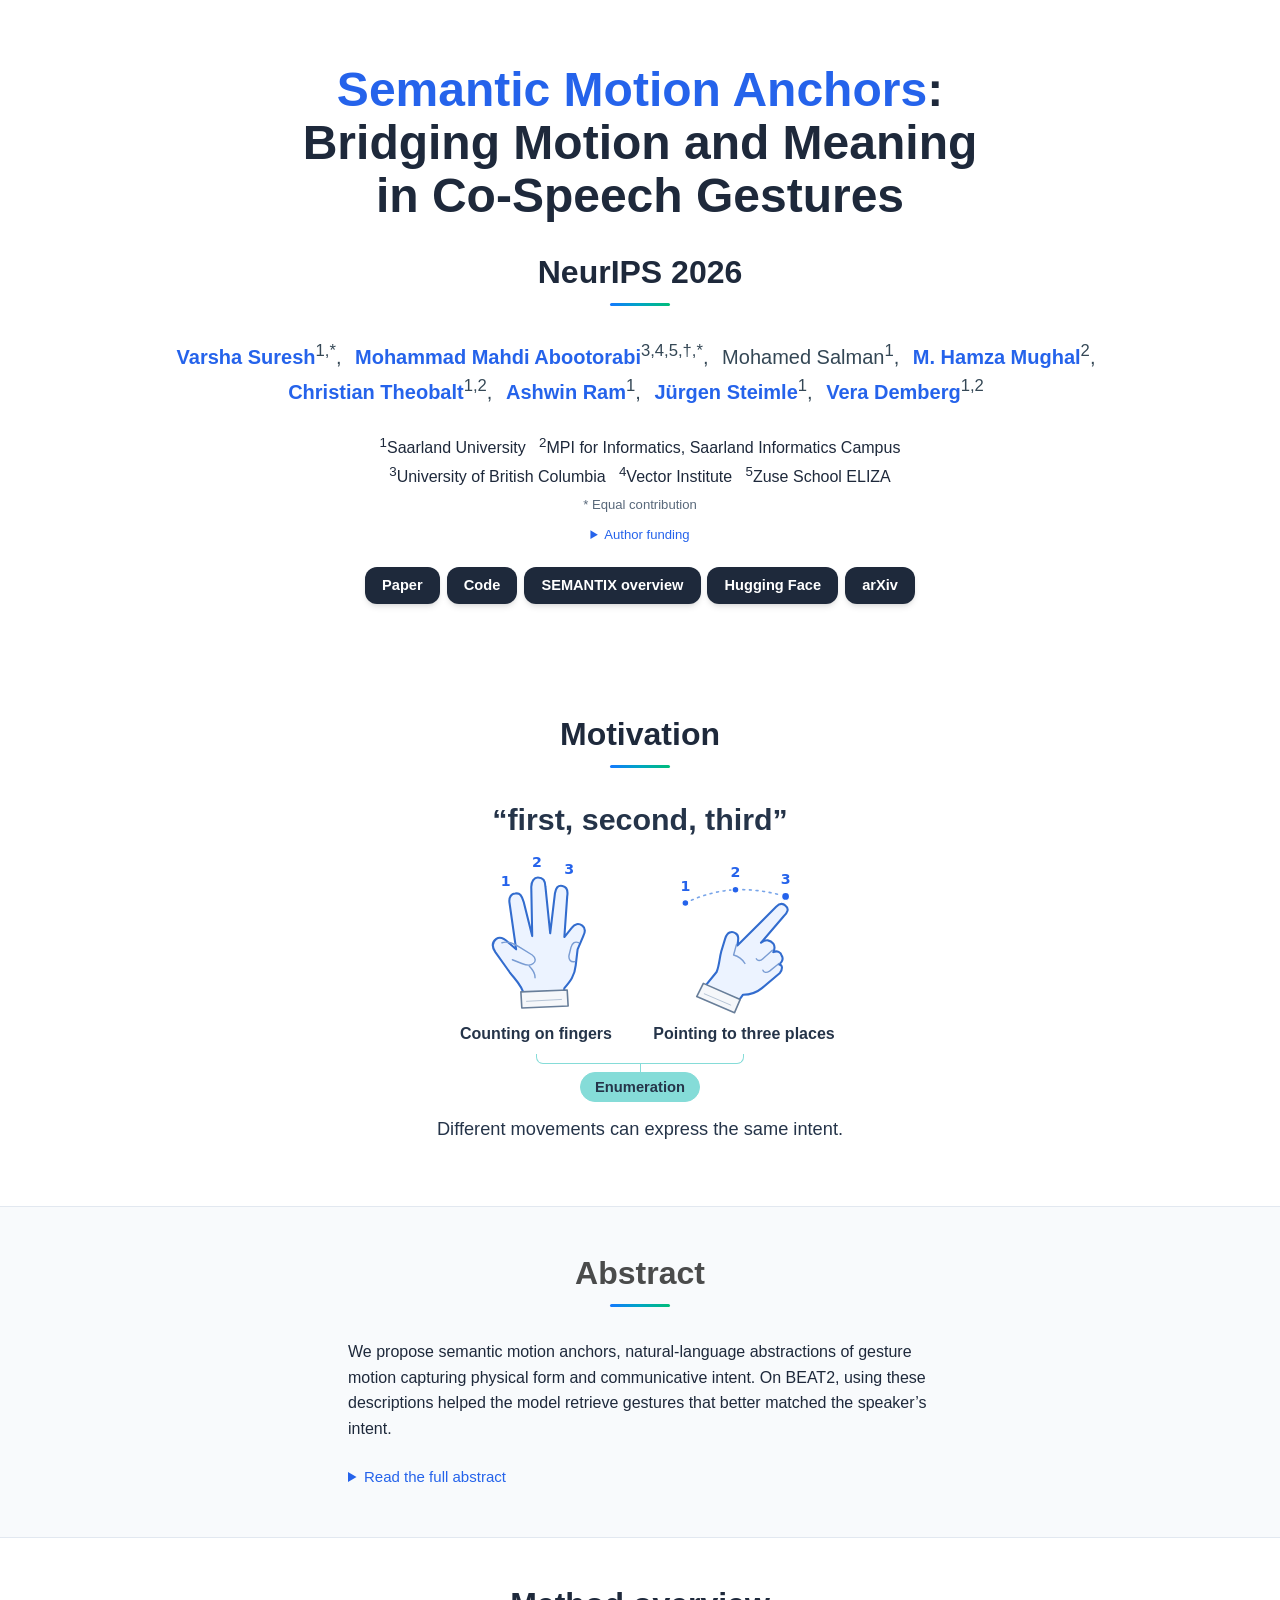
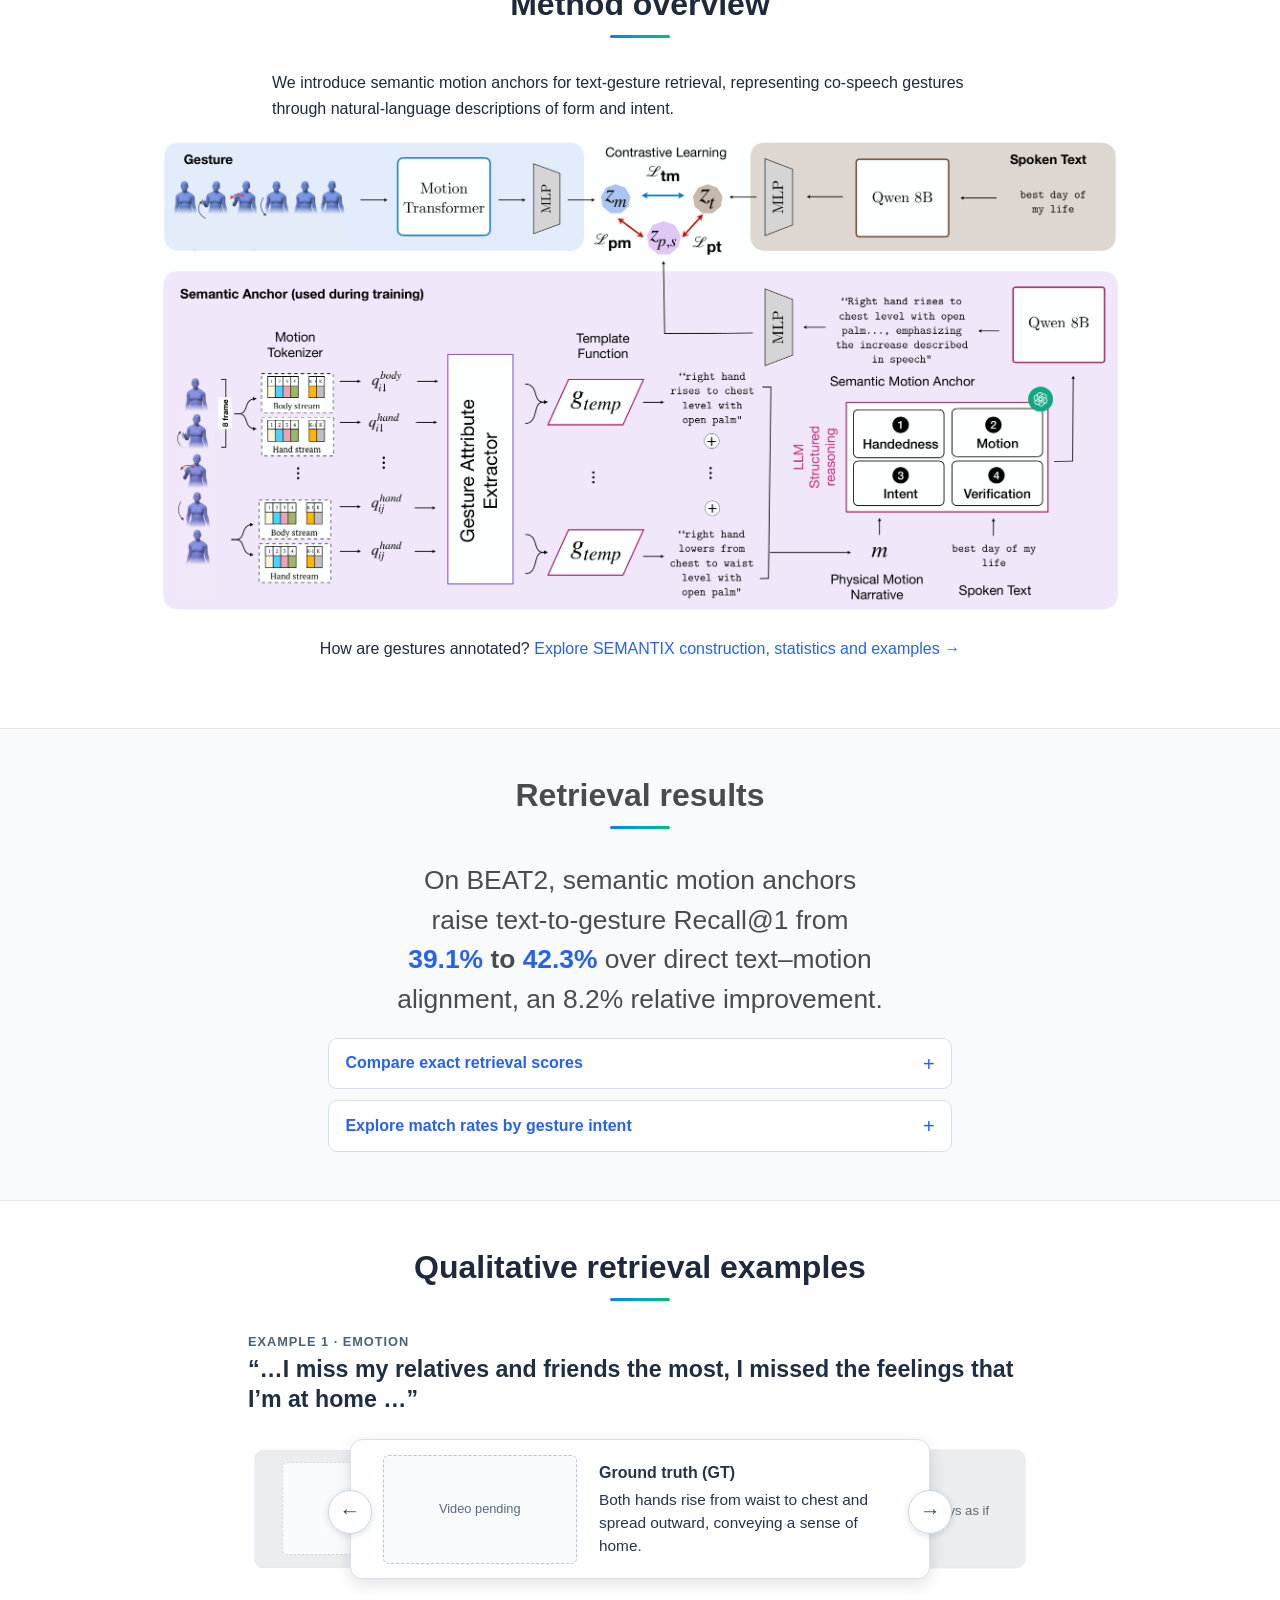
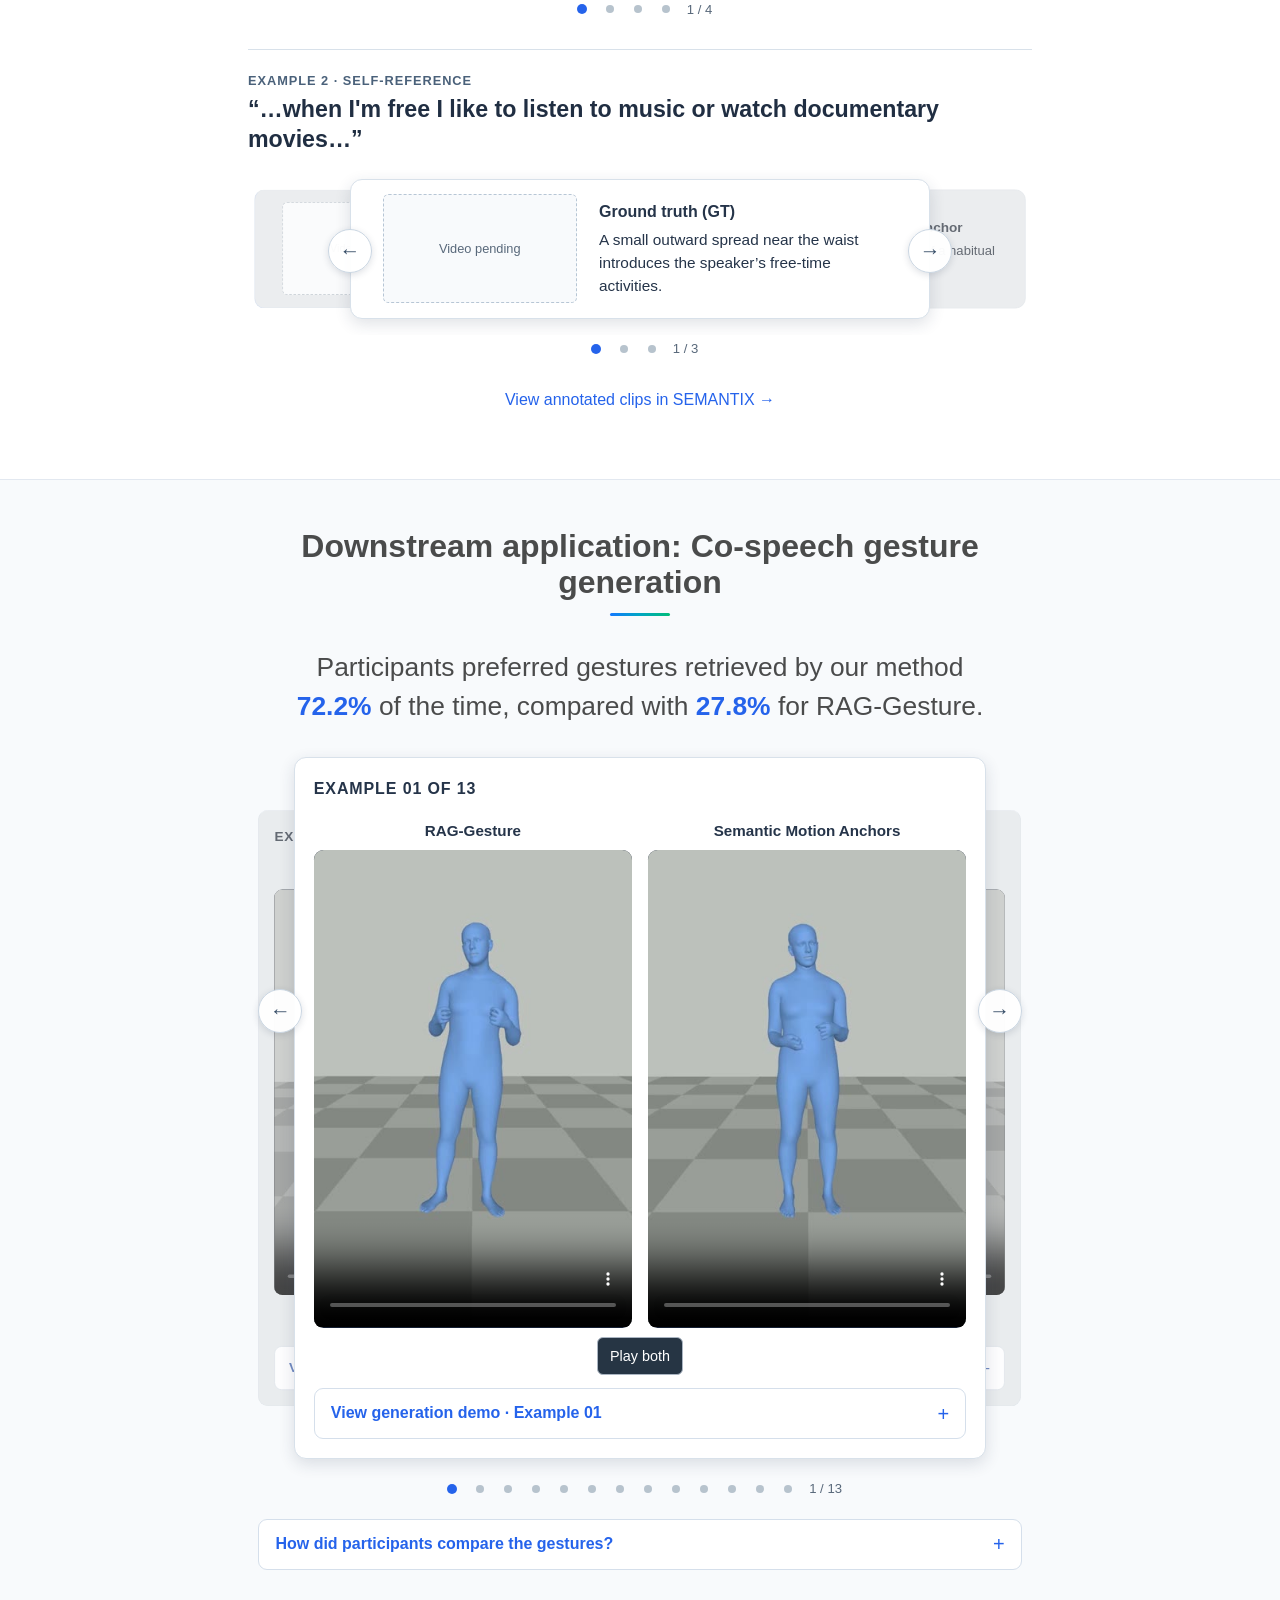
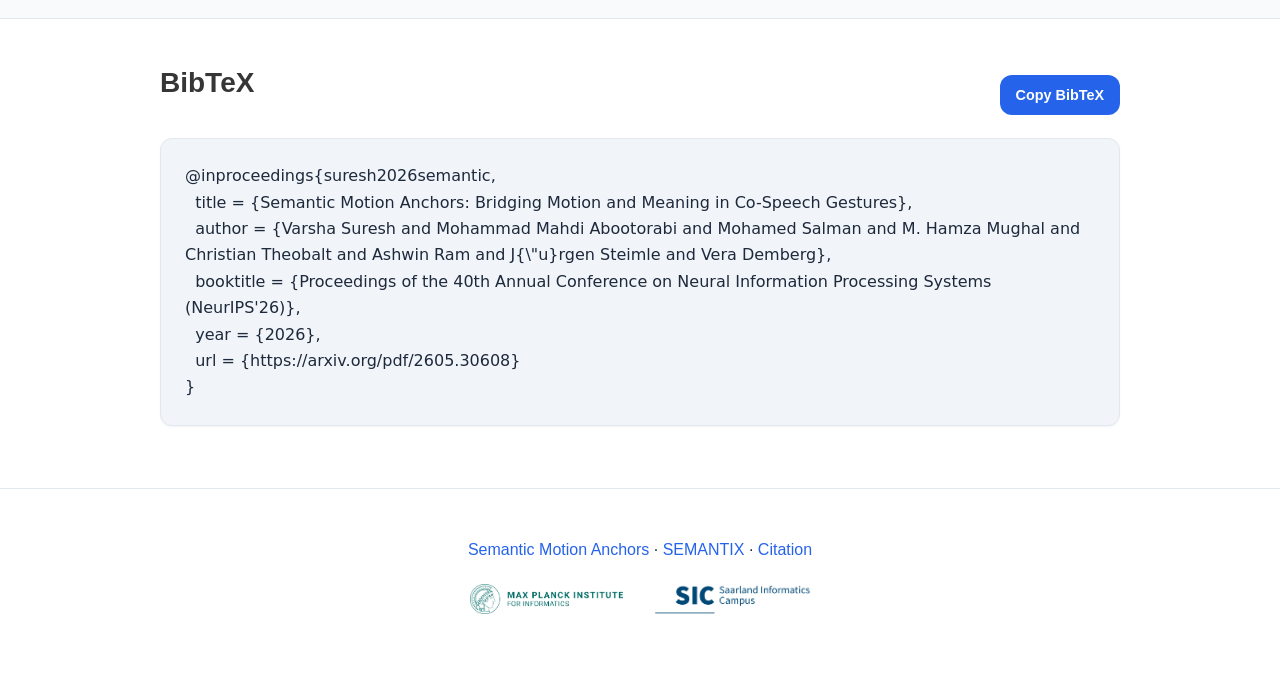
==== commit 166faa30: "Remove Explore more from the paper homepage" ====
--- a/index.html
+++ b/index.html
@@ -276,143 +276,6 @@
   url = {https://arxiv.org/pdf/2605.30608}
 }</code></pre><p class="note" id="copy-status" role="status"></p>
 </div>
-</section><section class="section hero is-small is-light" id="explore-more">
-<div class="container is-max-desktop">
-<div class="columns is-centered">
-<div class="column is-full"><h2 class="title is-3 has-text-centered">Explore more</h2><p class="section-intro">More publications and datasets from Varsha Suresh and collaborators.</p><div class="publication-grid">
-<article aria-labelledby="pub-suresh2026motion" class="publication-card" data-publication="suresh2026motion">
-<p class="publication-meta">MINT Workshop @ EMNLP <time datetime="2026">2026</time></p>
-<h3 id="pub-suresh2026motion">Do Motion Tokenizers for Co-Speech Gesture Generation Encode Gesture Semantics?</h3>
-<p class="publication-authors">Varsha Suresh · Divij Jain · Jia Liu · M Hamza Mughal · Vera Demberg</p>
-<a aria-label="Paper: Do Motion Tokenizers for Co-Speech Gesture Generation Encode Gesture Semantics?" class="publication-link" href="https://aclanthology.org/2026.mint-1.11/" rel="noopener" target="_blank">Paper <span aria-hidden="true">↗</span></a>
-</article>
-<article aria-labelledby="pub-suresh2026modeling" class="publication-card" data-publication="suresh2026modeling">
-<p class="publication-meta"><time datetime="2026">2026</time><span aria-hidden="true">·</span>Findings of EACL</p>
-<h3 id="pub-suresh2026modeling">Modeling Turn-Taking with Semantically Informed Gestures</h3>
-<p class="publication-authors">Varsha Suresh · M Hamza Mughal · Christian Theobalt · Vera Demberg</p>
-<a aria-label="Paper: Modeling Turn-Taking with Semantically Informed Gestures" class="publication-link" href="https://aclanthology.org/2026.findings-eacl.106/" rel="noopener" target="_blank">Paper <span aria-hidden="true">↗</span></a>
-</article>
-<article aria-labelledby="pub-suresh2025enhancing" class="publication-card" data-publication="suresh2025enhancing">
-<p class="publication-meta"><time datetime="2025">2025</time><span aria-hidden="true">·</span>ACL</p>
-<h3 id="pub-suresh2025enhancing">Enhancing Spoken Discourse Modeling in Language Models Using Gestural Cues</h3>
-<p class="publication-authors">Varsha Suresh · M Hamza Mughal · Christian Theobalt · Vera Demberg</p>
-<a aria-label="Paper: Enhancing Spoken Discourse Modeling in Language Models Using Gestural Cues" class="publication-link" href="https://aclanthology.org/2025.acl-long.886/" rel="noopener" target="_blank">Paper <span aria-hidden="true">↗</span></a>
-</article>
-<article aria-labelledby="pub-ram2025gesturecoach" class="publication-card" data-publication="ram2025gesturecoach">
-<p class="publication-meta"><time datetime="2025">2025</time><span aria-hidden="true">·</span>UIST</p>
-<h3 id="pub-ram2025gesturecoach">GestureCoach: Rehearsing for Engaging Talks with LLM-Driven Gesture Recommendations</h3>
-<p class="publication-authors">Ashwin Ram · Varsha Suresh · Artin Saberpour Abadian · Vera Demberg · Jürgen Steimle</p>
-<a aria-label="Project: GestureCoach: Rehearsing for Engaging Talks with LLM-Driven Gesture Recommendations" class="publication-link" href="https://hci.cs.uni-saarland.de/projects/gesturecoach/" rel="noopener" target="_blank">Project <span aria-hidden="true">↗</span></a>
-</article>
-</div><details class="more-publications">
-<summary><span class="more-label-closed">View 17 more publications and datasets</span><span class="more-label-open">Show fewer publications</span><span aria-hidden="true" class="more-toggle"></span></summary>
-<div class="publication-list">
-<article aria-labelledby="pub-saha2026mustreason" class="publication-row" data-publication="saha2026mustreason">
-<p class="publication-meta"><time datetime="2026">2026</time><span aria-hidden="true">·</span>LREC</p>
-<h3 id="pub-saha2026mustreason">MUStReason: A Benchmark for Diagnosing Pragmatic Reasoning in Video-LMs for Multimodal Sarcasm Detection.</h3>
-<p class="publication-authors">Anisha Saha · Varsha Suresh · Timothy Hospedales · Vera Demberg</p>
-<a aria-label="Paper: MUStReason: A Benchmark for Diagnosing Pragmatic Reasoning in Video-LMs for Multimodal Sarcasm Detection." class="publication-link" href="https://arxiv.org/abs/2510.23727" rel="noopener" target="_blank">Paper <span aria-hidden="true">↗</span></a>
-</article>
-<article aria-labelledby="pub-chan2026system" class="publication-row" data-publication="chan2026system">
-<p class="publication-meta"><time datetime="2026">2026</time><span aria-hidden="true">·</span>Findings of ACL</p>
-<h3 id="pub-chan2026system">System-Mediated Attention Imbalances Make Vision-Language Models Say Yes</h3>
-<p class="publication-authors">Tsan Tsai Chan · Varsha Suresh · Anisha Saha · Michael Hahn · Vera Demberg</p>
-<a aria-label="Paper: System-Mediated Attention Imbalances Make Vision-Language Models Say Yes" class="publication-link" href="https://aclanthology.org/2026.findings-acl.1940/" rel="noopener" target="_blank">Paper <span aria-hidden="true">↗</span></a>
-</article>
-<article aria-labelledby="pub-nakai2026generation" class="publication-row" data-publication="nakai2026generation">
-<p class="publication-meta"><time datetime="2026">2026</time><span aria-hidden="true">·</span>arXiv</p>
-<h3 id="pub-nakai2026generation">Generation-Step-Aware Framework for Cross-Modal Representation and Control in Multilingual Speech–Text Models</h3>
-<p class="publication-authors">Toshiki Nakai · Varsha Suresh · Vera Demberg</p>
-<a aria-label="Paper: Generation-Step-Aware Framework for Cross-Modal Representation and Control in Multilingual Speech–Text Models" class="publication-link" href="https://arxiv.org/abs/2601.17387" rel="noopener" target="_blank">Paper <span aria-hidden="true">↗</span></a>
-</article>
-<article aria-labelledby="pub-saha2026muphi" class="publication-row" data-publication="saha2026muphi">
-<p class="publication-meta"><time datetime="2026">2026</time><span aria-hidden="true">·</span>arXiv</p>
-<h3 id="pub-saha2026muphi">MuPHI: Learning Implicit Multimodal Harm Reasoning via Semantically Grounded Reward Optimization</h3>
-<p class="publication-authors">Anisha Saha · Varsha Suresh · Teodora Kamova · Sophia Wiedmann · Timothy Hospedales · Vera Demberg</p>
-<a aria-label="Paper · v1: MuPHI: Learning Implicit Multimodal Harm Reasoning via Semantically Grounded Reward Optimization" class="publication-link" href="https://arxiv.org/abs/2605.29951v1" rel="noopener" target="_blank">Paper · v1 <span aria-hidden="true">↗</span></a>
-</article>
-<article aria-labelledby="pub-mughal2026dnd" class="publication-row" data-publication="mughal2026dnd">
-<p class="publication-meta"><time datetime="2026">2026</time><span aria-hidden="true">·</span>v4.0<span aria-hidden="true">·</span>Edmond · Dataset</p>
-<h3 id="pub-mughal2026dnd">DnD Group Gesture Dataset</h3>
-<p class="publication-authors">Muhammad Hamza Mughal · Rishabh Dabral · Ikhsanul Habibie · Lucia Donatelli · Marc Habermann · Varsha Suresh · Vera Demberg · Christian Theobalt</p>
-<a aria-label="Dataset: DnD Group Gesture Dataset" class="publication-link" href="https://doi.org/10.17617/3.IPFYCC" rel="noopener" target="_blank">Dataset <span aria-hidden="true">↗</span></a>
-</article>
-<article aria-labelledby="pub-mukhametsharip2026pragmatch" class="publication-row" data-publication="mukhametsharip2026pragmatch">
-<p class="publication-meta"><time datetime="2026">2026</time><span aria-hidden="true">·</span>arXiv</p>
-<h3 id="pub-mukhametsharip2026pragmatch">PragMatch: Separating Pragmatic Incongruity from Cross-Modal Mismatch in Large Vision-Language Models</h3>
-<p class="publication-authors">Zhanna Mukhametsharip · Vera Demberg · Varsha Suresh</p>
-<a aria-label="Paper: PragMatch: Separating Pragmatic Incongruity from Cross-Modal Mismatch in Large Vision-Language Models" class="publication-link" href="https://arxiv.org/abs/2608.09772" rel="noopener" target="_blank">Paper <span aria-hidden="true">↗</span></a>
-</article>
-<article aria-labelledby="pub-yung2025synthetic" class="publication-row" data-publication="yung2025synthetic">
-<p class="publication-meta"><time datetime="2025">2025</time><span aria-hidden="true">·</span>SIGDial</p>
-<h3 id="pub-yung2025synthetic">Synthetic Data Augmentation for Cross-domain Implicit Discourse Relation Recognition</h3>
-<p class="publication-authors">Frances Yung · Varsha Suresh · Zaynab Reza · Mansoor Ahmad · Vera Demberg</p>
-<a aria-label="Paper: Synthetic Data Augmentation for Cross-domain Implicit Discourse Relation Recognition" class="publication-link" href="https://aclanthology.org/2025.sigdial-1.13/" rel="noopener" target="_blank">Paper <span aria-hidden="true">↗</span></a>
-</article>
-<article aria-labelledby="pub-bhoi2025hybrid" class="publication-row" data-publication="bhoi2025hybrid">
-<p class="publication-meta"><time datetime="2025">2025</time><span aria-hidden="true">·</span>ECAI</p>
-<h3 id="pub-bhoi2025hybrid">Hybrid Multi-view Approach Towards Augmenting Large Language Models for Human Activity Recognition</h3>
-<p class="publication-authors">Suman Bhoi · Varsha Suresh · Wynne Hsu · Mong Li Lee</p>
-<a aria-label="Paper: Hybrid Multi-view Approach Towards Augmenting Large Language Models for Human Activity Recognition" class="publication-link" href="https://doi.org/10.3233/FAIA250926" rel="noopener" target="_blank">Paper <span aria-hidden="true">↗</span></a>
-</article>
-<article aria-labelledby="pub-suresh2024adapter" class="publication-row" data-publication="suresh2024adapter">
-<p class="publication-meta"><time datetime="2024">2024</time><span aria-hidden="true">·</span>ICASSP</p>
-<h3 id="pub-suresh2024adapter">An Adapter-Based Unified Model for Multiple Spoken Language Processing Tasks</h3>
-<p class="publication-authors">Varsha Suresh · Salah Aït-Mokhtar · Caroline Brun · Ioan Calapodescu</p>
-<a aria-label="Paper: An Adapter-Based Unified Model for Multiple Spoken Language Processing Tasks" class="publication-link" href="https://arxiv.org/abs/2406.14747" rel="noopener" target="_blank">Paper <span aria-hidden="true">↗</span></a>
-</article>
-<article aria-labelledby="pub-suresh2023critically" class="publication-row" data-publication="suresh2023critically">
-<p class="publication-meta"><time datetime="2023">2023</time><span aria-hidden="true">·</span>arXiv</p>
-<h3 id="pub-suresh2023critically">Critically examining the Domain Generalizability of Facial Expression Recognition models</h3>
-<p class="publication-authors">Varsha Suresh · Gerard Yeo · Desmond C Ong</p>
-<a aria-label="Paper · v2: Critically examining the Domain Generalizability of Facial Expression Recognition models" class="publication-link" href="https://arxiv.org/abs/2106.15453v2" rel="noopener" target="_blank">Paper · v2 <span aria-hidden="true">↗</span></a>
-</article>
-<article aria-labelledby="pub-shi2022shape" class="publication-row" data-publication="shi2022shape">
-<p class="publication-meta"><time datetime="2022">2022</time><span aria-hidden="true">·</span>PerCom Workshops</p>
-<h3 id="pub-shi2022shape">Shape-Based Conditional Neural Field for Wrist-Worn Change-Point Detection</h3>
-<p class="publication-authors">Yuang Shi · Varsha Suresh · Wei Tsang Ooi</p>
-<a aria-label="Code: Shape-Based Conditional Neural Field for Wrist-Worn Change-Point Detection" class="publication-link" href="https://github.com/Shiyuang-scu/ShapeCNF" rel="noopener" target="_blank">Code <span aria-hidden="true">↗</span></a>
-</article>
-<article aria-labelledby="pub-suresh2022using" class="publication-row" data-publication="suresh2022using">
-<p class="publication-meta"><time datetime="2022">2022</time><span aria-hidden="true">·</span>ACII</p>
-<h3 id="pub-suresh2022using">Using Positive Matching Contrastive Loss with Facial Action Units to mitigate bias in Facial Expression Recognition</h3>
-<p class="publication-authors">Varsha Suresh · Desmond C Ong</p>
-<a aria-label="Paper: Using Positive Matching Contrastive Loss with Facial Action Units to mitigate bias in Facial Expression Recognition" class="publication-link" href="https://arxiv.org/abs/2303.04896" rel="noopener" target="_blank">Paper <span aria-hidden="true">↗</span></a>
-</article>
-<article aria-labelledby="pub-suresh2022context" class="publication-row" data-publication="suresh2022context">
-<p class="publication-meta"><time datetime="2022">2022</time><span aria-hidden="true">·</span>ACII Workshops and Demos</p>
-<h3 id="pub-suresh2022context">Context-Dependent Deep Learning for Affective Computing</h3>
-<p class="publication-authors">Varsha Suresh</p>
-<a aria-label="Conference program: Context-Dependent Deep Learning for Affective Computing" class="publication-link" href="https://acii-conf.net/2022/attend/program/doctoral-consortium/" rel="noopener" target="_blank">Conference program <span aria-hidden="true">↗</span></a>
-</article>
-<article aria-labelledby="pub-suresh2021using" class="publication-row" data-publication="suresh2021using">
-<p class="publication-meta"><time datetime="2021">2021</time><span aria-hidden="true">·</span>ACII</p>
-<h3 id="pub-suresh2021using">Using knowledge-embedded attention to augment pre-trained language models for fine-grained emotion recognition</h3>
-<p class="publication-authors">Varsha Suresh · Desmond C Ong</p>
-<a aria-label="Paper: Using knowledge-embedded attention to augment pre-trained language models for fine-grained emotion recognition" class="publication-link" href="https://arxiv.org/abs/2108.00194" rel="noopener" target="_blank">Paper <span aria-hidden="true">↗</span></a>
-</article>
-<article aria-labelledby="pub-kong2021systematic" class="publication-row" data-publication="kong2021systematic">
-<p class="publication-meta"><time datetime="2021">2021</time><span aria-hidden="true">·</span>arXiv</p>
-<h3 id="pub-kong2021systematic">A systematic evaluation of domain adaptation in facial expression recognition</h3>
-<p class="publication-authors">Yan San Kong · Varsha Suresh · Jonathan Soh · Desmond C Ong</p>
-<a aria-label="Paper · v1: A systematic evaluation of domain adaptation in facial expression recognition" class="publication-link" href="https://arxiv.org/abs/2106.15453v1" rel="noopener" target="_blank">Paper · v1 <span aria-hidden="true">↗</span></a>
-</article>
-<article aria-labelledby="pub-suresh2021not" class="publication-row" data-publication="suresh2021not">
-<p class="publication-meta"><time datetime="2021">2021</time><span aria-hidden="true">·</span>EMNLP</p>
-<h3 id="pub-suresh2021not">Not all negatives are equal: Label-aware contrastive loss for fine-grained text classification</h3>
-<p class="publication-authors">Varsha Suresh · Desmond C Ong</p>
-<a aria-label="Paper: Not all negatives are equal: Label-aware contrastive loss for fine-grained text classification" class="publication-link" href="https://aclanthology.org/2021.emnlp-main.359/" rel="noopener" target="_blank">Paper <span aria-hidden="true">↗</span></a>
-</article>
-<article aria-labelledby="pub-shree2016novel" class="publication-row" data-publication="shree2016novel">
-<p class="publication-meta"><time datetime="2016">2016</time><span aria-hidden="true">·</span>INDICON</p>
-<h3 id="pub-shree2016novel">A novel technique for identifying attentional selection in a dichotic environment</h3>
-<p class="publication-authors">Priya Shree · Piyush Swami · Varsha Suresh · Tapan Kumar Gandhi</p>
-<a aria-label="Publisher: A novel technique for identifying attentional selection in a dichotic environment" class="publication-link" href="https://doi.org/10.1109/INDICON.2016.7838885" rel="noopener" target="_blank">Publisher <span aria-hidden="true">↗</span></a>
-</article>
-</div>
-</details></div>
-</div>
-</div>
 </section></main><footer class="footer paper-footer"><div class="container is-max-desktop has-text-centered"><nav aria-label="Project pages"><a href="index.html">Semantic Motion Anchors</a> · <a href="dataset.html">SEMANTIX</a> · <a href="index.html#citation">Citation</a></nav><div aria-label="Institution logos" class="institution-logos">
 <img alt="Max Planck Institute for Informatics" height="48" src="images/logos/mpi-inf.png" width="160"/>
 <img alt="Saarland Informatics Campus" height="48" src="images/logos/sic-logo.webp" width="160"/>
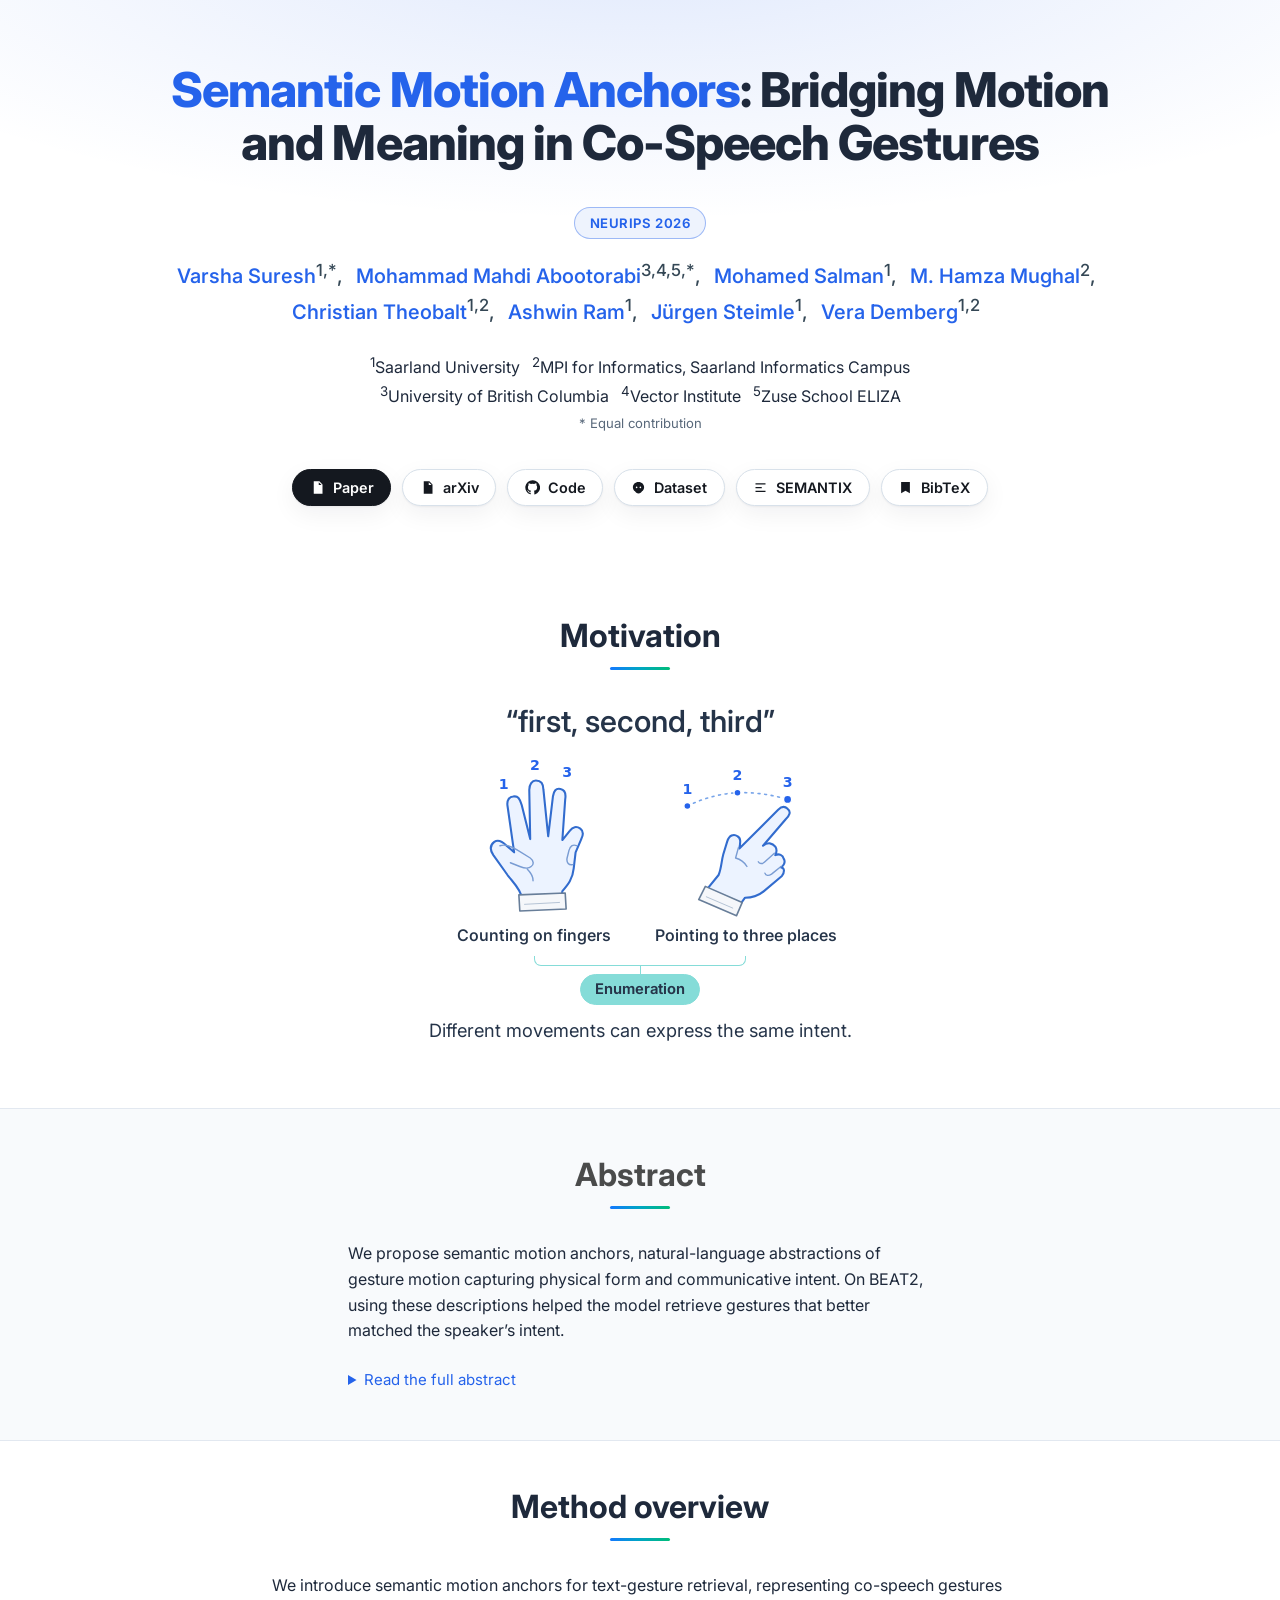
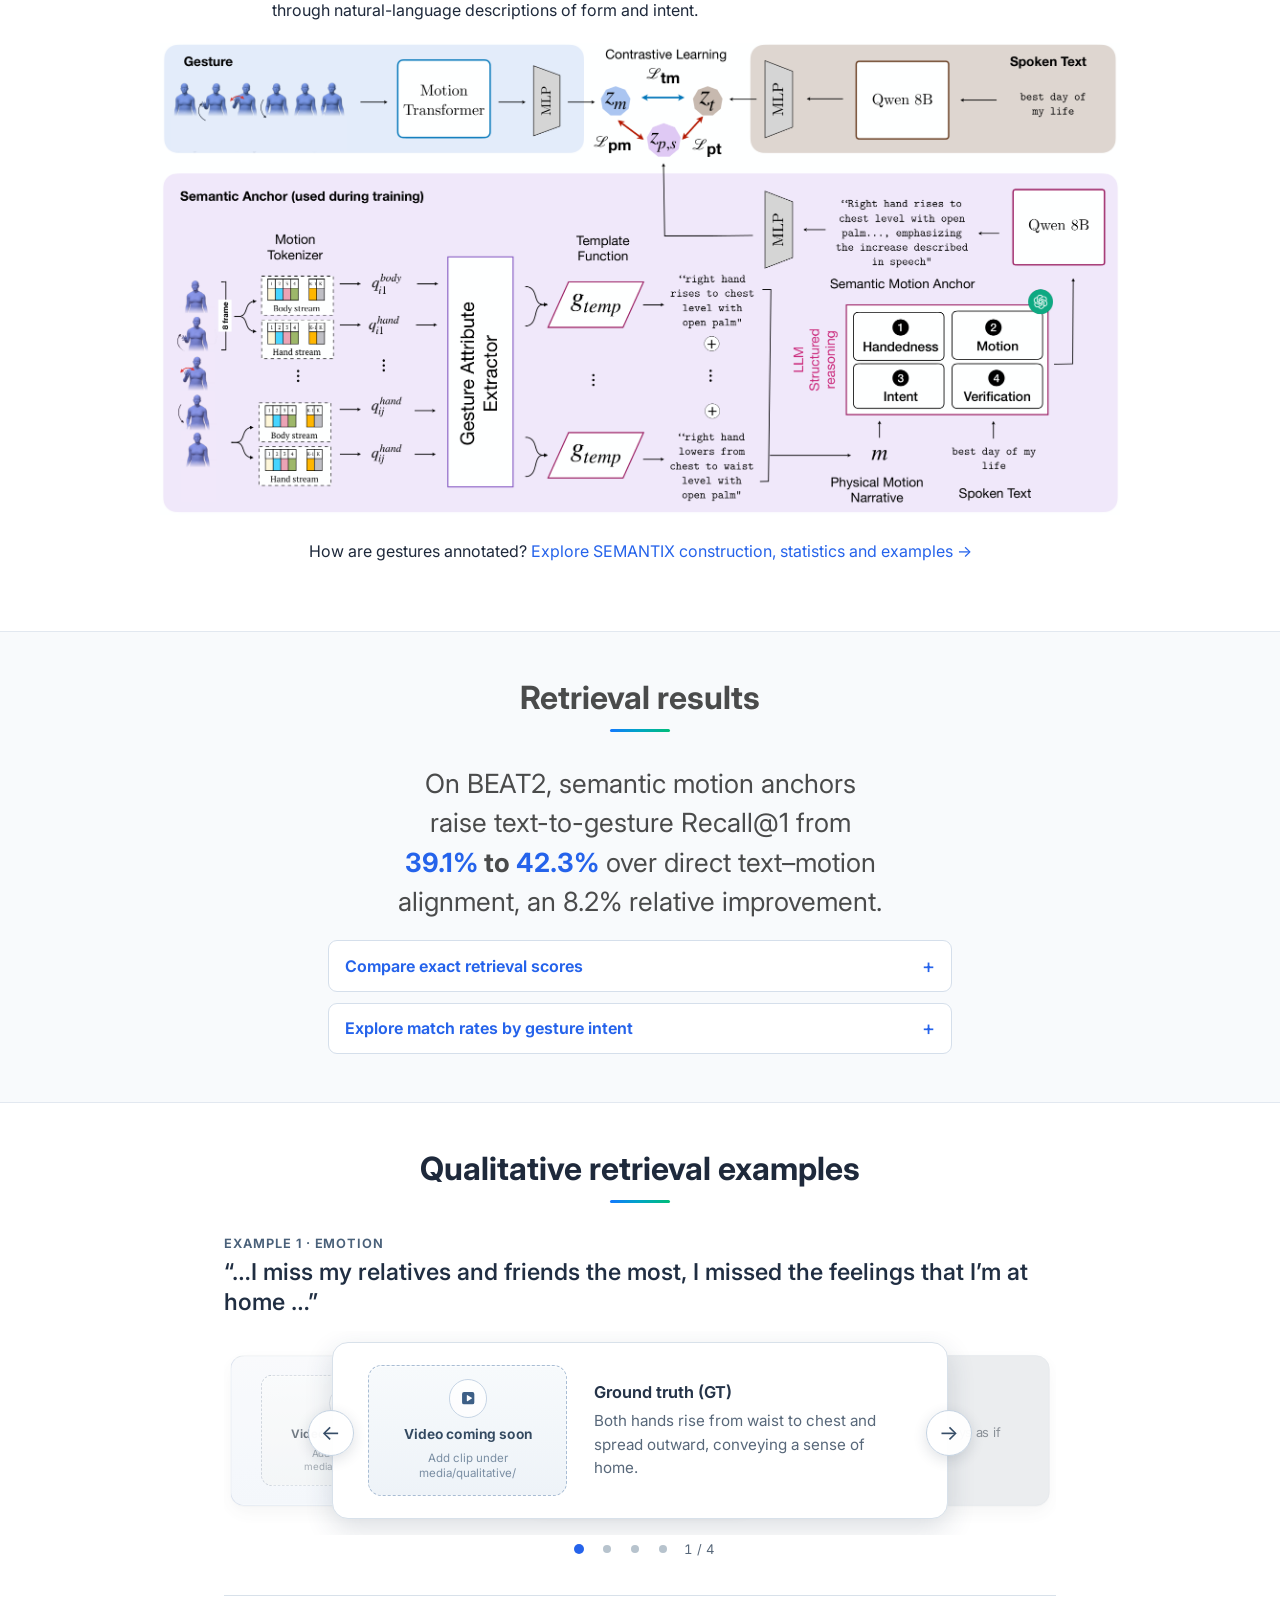
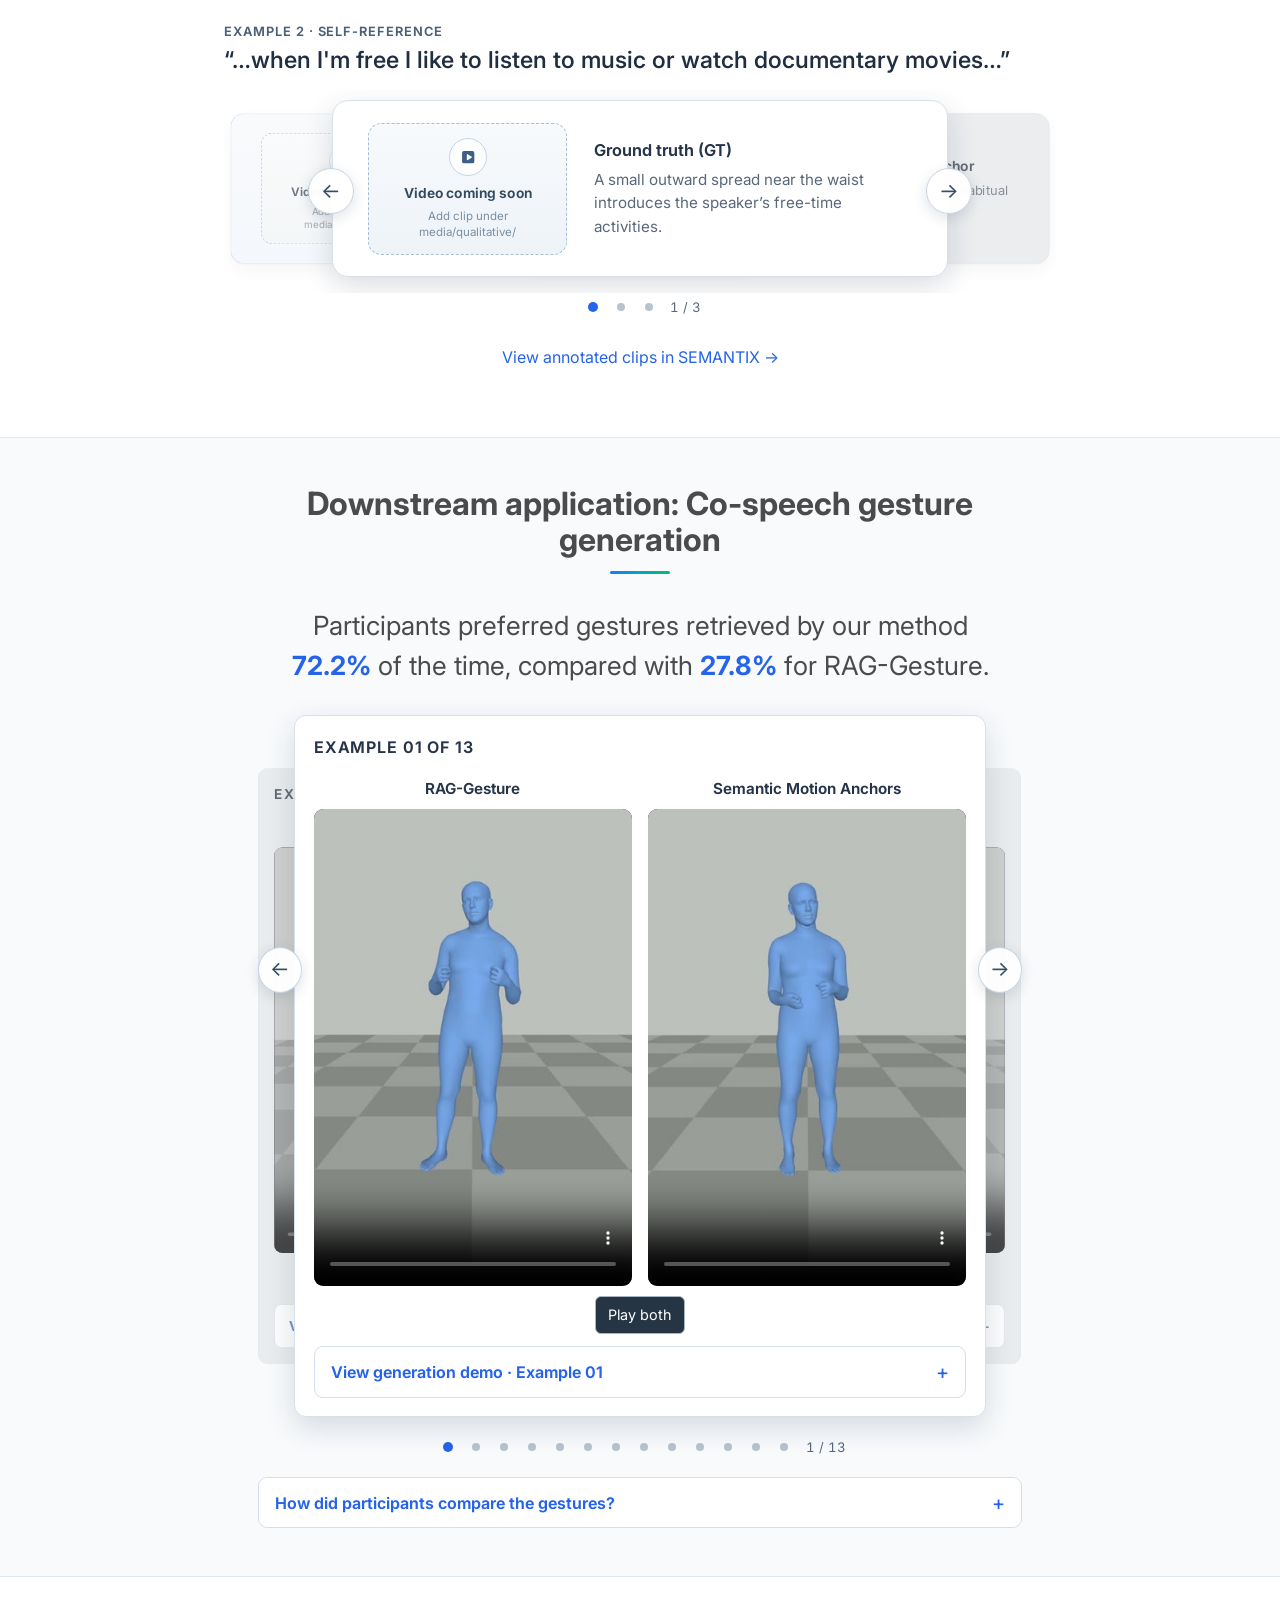
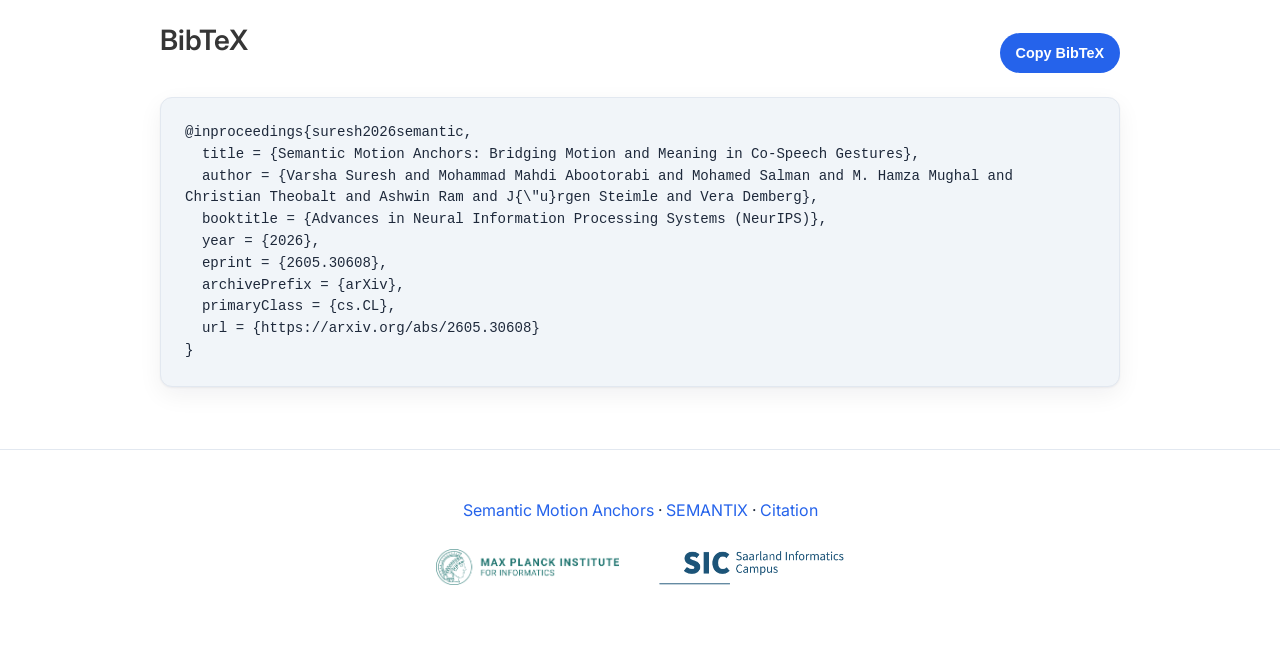
==== commit 8352ef7d: "Refine project page visuals, author link, citation, and placeholders - Link Mohamed Salman to Google" ====
--- a/index.html
+++ b/index.html
@@ -1,9 +1,16 @@
-<!doctype html><html lang="en"><head><meta charset="utf-8"><meta name="viewport" content="width=device-width,initial-scale=1"><title>Semantic Motion Anchors: Bridging Motion and Meaning in Co-Speech Gestures</title><meta name="description" content="Semantic Motion Anchors: paper, qualitative retrieval examples, gesture generation videos and SEMANTIX."><link rel="icon" href="images/logos/mpi_favicon.png"><link rel="stylesheet" href="css/bulma.min.css"><link rel="stylesheet" href="css/mustreason.css"><link rel="stylesheet" href="css/research-flow.css?v=result-details-1"><script defer src="js/project.js"></script><script defer src="js/comparisons.js?v=study-album"></script><link rel="stylesheet" href="css/local-gallery.css?v=study-album"><script defer src="js/local-gallery.js?v=study-album"></script><link rel="stylesheet" href="css/motivation-figure.css"></head><body><a class="skip" href="#main">Skip to content</a><main id="main"><section class="hero">
+<!doctype html><html lang="en"><head><meta charset="utf-8"><meta name="viewport" content="width=device-width,initial-scale=1"><title>Semantic Motion Anchors: Bridging Motion and Meaning in Co-Speech Gestures</title><meta name="description" content="Semantic Motion Anchors: paper, qualitative retrieval examples, gesture generation videos and SEMANTIX."><link rel="icon" href="images/logos/mpi_favicon.png"><link rel="stylesheet" href="css/bulma.min.css"><link rel="stylesheet" href="css/mustreason.css"><link rel="stylesheet" href="css/research-flow.css?v=result-details-1"><script defer src="js/project.js"></script><script defer src="js/comparisons.js?v=study-album"></script><link rel="stylesheet" href="css/local-gallery.css?v=study-album"><script defer src="js/local-gallery.js?v=study-album"></script><link rel="stylesheet" href="css/motivation-figure.css"><link rel="preconnect" href="https://fonts.googleapis.com"><link rel="preconnect" href="https://fonts.gstatic.com" crossorigin><link href="https://fonts.googleapis.com/css2?family=Inter:wght@400;500;600;700;800&display=swap" rel="stylesheet"><link rel="stylesheet" href="css/refine.css?v=2"></head><body><a class="skip" href="#main">Skip to content</a><main id="main"><section class="hero">
 <div class="hero-body">
 <div class="container is-max-desktop">
 <div class="columns is-centered">
-<div class="column has-text-centered"><h1 class="title is-1 publication-title"><span class="project-name">Semantic Motion Anchors</span>: Bridging Motion and Meaning in Co-Speech Gestures</h1><p class="title is-3">NeurIPS 2026</p><p class="is-size-5 publication-authors authors"><span class="author-block"><a href="https://varsha33.github.io/">Varsha Suresh</a><sup>1,*</sup></span> <span class="author-block"><a href="https://aboots.github.io/">Mohammad Mahdi Abootorabi</a><sup>3,4,5,†,*</sup></span> <span class="author-block">Mohamed Salman<sup>1</sup></span> <span class="author-block"><a href="https://m-hamza-mughal.github.io/">M. Hamza Mughal</a><sup>2</sup></span> <span class="author-block"><a href="https://people.mpi-inf.mpg.de/~theobalt/">Christian Theobalt</a><sup>1,2</sup></span> <span class="author-block"><a href="https://sites.google.com/view/ashwin-ram/home">Ashwin Ram</a><sup>1</sup></span> <span class="author-block"><a href="https://hci.cs.uni-saarland.de/people/juergen-steimle/">Jürgen Steimle</a><sup>1</sup></span> <span class="author-block"><a href="https://www.uni-saarland.de/lehrstuhl/demberg/members/verademberg.html">Vera Demberg</a><sup>1,2</sup></span> </p><p class="affiliations"><sup>1</sup>Saarland University   <sup>2</sup>MPI for Informatics, Saarland Informatics Campus<br/>
-<sup>3</sup>University of British Columbia   <sup>4</sup>Vector Institute   <sup>5</sup>Zuse School ELIZA<br/><span>* Equal contribution</span></p><details class="source-note author-funding"><summary>Author funding</summary><p><sup>†</sup>This author is supported by the Konrad Zuse School of Excellence in Learning and Intelligent Systems (ELIZA) through the DAAD programme Konrad Zuse Schools of Excellence in Artificial Intelligence, sponsored by the Federal Ministry of Education and Research.</p></details><div class="column has-text-centered"><div class="publication-links"><span class="link-block"><a class="external-link button is-normal is-rounded is-dark" href="https://arxiv.org/pdf/2605.30608v3">Paper</a></span><span class="link-block"><a class="external-link button is-normal is-rounded is-dark" href="https://github.com/aboots/Semantic_Motion_Anchors">Code</a></span><span class="link-block"><a class="external-link button is-normal is-rounded is-dark" href="dataset.html">SEMANTIX overview</a></span><span class="link-block"><a class="external-link button is-normal is-rounded is-dark" href="https://huggingface.co/datasets/aboots/SEMANTIX">Hugging Face</a></span><span class="link-block"><a class="external-link button is-normal is-rounded is-dark" href="https://arxiv.org/abs/2605.30608">arXiv</a></span></div></div></div>
+<div class="column has-text-centered"><h1 class="title is-1 publication-title"><span class="project-name">Semantic Motion Anchors</span>: Bridging Motion and Meaning in Co-Speech Gestures</h1><p class="venue-pill">NeurIPS 2026</p><p class="is-size-5 publication-authors authors"><span class="author-block"><a href="https://varsha33.github.io/">Varsha Suresh</a><sup>1,*</sup></span> <span class="author-block"><a href="https://aboots.github.io/">Mohammad Mahdi Abootorabi</a><sup>3,4,5,*</sup></span> <span class="author-block"><a href="https://scholar.google.com/citations?user=PJOn7tcAAAAJ&amp;hl=en">Mohamed Salman</a><sup>1</sup></span> <span class="author-block"><a href="https://m-hamza-mughal.github.io/">M. Hamza Mughal</a><sup>2</sup></span> <span class="author-block"><a href="https://people.mpi-inf.mpg.de/~theobalt/">Christian Theobalt</a><sup>1,2</sup></span> <span class="author-block"><a href="https://sites.google.com/view/ashwin-ram/home">Ashwin Ram</a><sup>1</sup></span> <span class="author-block"><a href="https://hci.cs.uni-saarland.de/people/juergen-steimle/">Jürgen Steimle</a><sup>1</sup></span> <span class="author-block"><a href="https://www.uni-saarland.de/lehrstuhl/demberg/members/verademberg.html">Vera Demberg</a><sup>1,2</sup></span> </p><p class="affiliations"><sup>1</sup>Saarland University   <sup>2</sup>MPI for Informatics, Saarland Informatics Campus<br/>
+<sup>3</sup>University of British Columbia   <sup>4</sup>Vector Institute   <sup>5</sup>Zuse School ELIZA<br/><span>* Equal contribution</span></p><div class="column has-text-centered"><div class="publication-links btn-row" role="group" aria-label="Paper resources">
+<a class="btn primary publication-link" href="https://arxiv.org/pdf/2605.30608v3"><svg viewBox="0 0 24 24" aria-hidden="true"><path d="M6 2h9l5 5v15H6zM14 3.5V8h4.5zM8 12h8v1.5H8zm0 3.5h8V17H8z"/></svg>Paper</a>
+<a class="btn publication-link" href="https://arxiv.org/abs/2605.30608"><svg viewBox="0 0 24 24" aria-hidden="true"><path d="M6 2h9l5 5v15H6zM14 3.5V8h4.5zM8.5 17v-5h1.8c1.1 0 1.8.6 1.8 1.6S11.4 15 10.3 15H9.9v2zm1.4-3.2h.3c.4 0 .6-.2.6-.4s-.2-.5-.6-.5h-.3z"/></svg>arXiv</a>
+<a class="btn publication-link" href="https://github.com/aboots/Semantic_Motion_Anchors"><svg viewBox="0 0 24 24" aria-hidden="true"><path d="M12 .5a11.5 11.5 0 0 0-3.64 22.41c.58.1.79-.25.79-.56v-2c-3.2.7-3.88-1.37-3.88-1.37-.52-1.33-1.28-1.69-1.28-1.69-1.05-.71.08-.7.08-.7 1.15.08 1.76 1.19 1.76 1.19 1.03 1.76 2.7 1.25 3.36.96.1-.75.4-1.25.73-1.54-2.55-.29-5.24-1.28-5.24-5.69 0-1.26.45-2.28 1.19-3.09-.12-.29-.52-1.46.11-3.05 0 0 .97-.31 3.17 1.18a11 11 0 0 1 5.77 0c2.2-1.49 3.17-1.18 3.17-1.18.63 1.59.23 2.76.11 3.05.74.81 1.19 1.83 1.19 3.09 0 4.42-2.69 5.39-5.25 5.68.41.36.78 1.06.78 2.14v3.17c0 .31.21.67.8.56A11.5 11.5 0 0 0 12 .5z"/></svg>Code</a>
+<a class="btn publication-link" href="https://huggingface.co/datasets/aboots/SEMANTIX"><svg viewBox="0 0 24 24" aria-hidden="true"><path d="M12 3C6.5 3 3 7 3 11.5c0 3.2 1.6 5.3 3.4 6.6.8 1.7 3 3.4 5.6 3.4s4.8-1.7 5.6-3.4c1.8-1.3 3.4-3.4 3.4-6.6C21 7 17.5 3 12 3zM9 10.5a1.3 1.3 0 1 1 0 2.6 1.3 1.3 0 0 1 0-2.6zm6 0a1.3 1.3 0 1 1 0 2.6 1.3 1.3 0 0 1 0-2.6zM8.5 15.5c1 1.4 2.2 2 3.5 2s2.5-.6 3.5-2c-1.1.5-2.2.7-3.5.7s-2.4-.2-3.5-.7z"/></svg>Dataset</a>
+<a class="btn publication-link" href="dataset.html"><svg viewBox="0 0 24 24" aria-hidden="true"><path d="M4 5h16v2H4zm0 6h10v2H4zm0 6h16v2H4z"/></svg>SEMANTIX</a>
+<a class="btn publication-link" href="#citation"><svg viewBox="0 0 24 24" aria-hidden="true"><path d="M5 3h14v18l-7-4-7 4z"/></svg>BibTeX</a>
+</div></div></div>
 </div>
 </div>
 </div>
@@ -102,13 +109,13 @@
 <h3 class="spoken-line" id="paper-query-1">“…I miss my relatives and friends the most, I missed the feelings that I’m at home …”</h3></header>
 <div aria-labelledby="paper-query-1" class="method-album" data-carousel="" data-item-name="Card" role="group">
 <div class="method-track"><div class="example-slide method-card" data-label="Ground truth (GT)">
-<div class="clip-slot">Video pending</div>
+<div class="clip-slot" role="img" aria-label="Video coming soon"><span class="clip-slot-icon" aria-hidden="true"><svg viewBox="0 0 24 24"><path d="M4 6.5A2.5 2.5 0 0 1 6.5 4h11A2.5 2.5 0 0 1 20 6.5v11a2.5 2.5 0 0 1-2.5 2.5h-11A2.5 2.5 0 0 1 4 17.5v-11zm6.2 2.1v6.8c0 .5.55.8.97.56l5.5-3.4a.65.65 0 0 0 0-1.12l-5.5-3.4a.65.65 0 0 0-.97.56z"/></svg></span><span class="clip-slot-label">Video coming soon</span><span class="clip-slot-hint">Add clip under media/qualitative/</span></div>
 <div class="method-caption"><h4>Ground truth (GT)</h4><p>Both hands rise from waist to chest and spread outward, conveying a sense of home.</p></div></div><div class="example-slide method-card" data-label="Text contrastive">
-<div class="clip-slot">Video pending</div>
+<div class="clip-slot" role="img" aria-label="Video coming soon"><span class="clip-slot-icon" aria-hidden="true"><svg viewBox="0 0 24 24"><path d="M4 6.5A2.5 2.5 0 0 1 6.5 4h11A2.5 2.5 0 0 1 20 6.5v11a2.5 2.5 0 0 1-2.5 2.5h-11A2.5 2.5 0 0 1 4 17.5v-11zm6.2 2.1v6.8c0 .5.55.8.97.56l5.5-3.4a.65.65 0 0 0 0-1.12l-5.5-3.4a.65.65 0 0 0-.97.56z"/></svg></span><span class="clip-slot-label">Video coming soon</span><span class="clip-slot-hint">Add clip under media/qualitative/</span></div>
 <div class="method-caption"><h4>Text contrastive</h4><p>One hand moves down and sideways as if drawing attention to a detail.</p></div></div><div class="example-slide method-card" data-label="Random anchor">
-<div class="clip-slot">Video pending</div>
+<div class="clip-slot" role="img" aria-label="Video coming soon"><span class="clip-slot-icon" aria-hidden="true"><svg viewBox="0 0 24 24"><path d="M4 6.5A2.5 2.5 0 0 1 6.5 4h11A2.5 2.5 0 0 1 20 6.5v11a2.5 2.5 0 0 1-2.5 2.5h-11A2.5 2.5 0 0 1 4 17.5v-11zm6.2 2.1v6.8c0 .5.55.8.97.56l5.5-3.4a.65.65 0 0 0 0-1.12l-5.5-3.4a.65.65 0 0 0-.97.56z"/></svg></span><span class="clip-slot-label">Video coming soon</span><span class="clip-slot-hint">Add clip under media/qualitative/</span></div>
 <div class="method-caption"><h4>Random anchor</h4><p>Both hands rise, open outward and lower, as if laying out a sequence.</p></div></div><div class="example-slide method-card" data-label="Semantic Motion Anchors (Ours)">
-<div class="clip-slot">Video pending</div>
+<div class="clip-slot" role="img" aria-label="Video coming soon"><span class="clip-slot-icon" aria-hidden="true"><svg viewBox="0 0 24 24"><path d="M4 6.5A2.5 2.5 0 0 1 6.5 4h11A2.5 2.5 0 0 1 20 6.5v11a2.5 2.5 0 0 1-2.5 2.5h-11A2.5 2.5 0 0 1 4 17.5v-11zm6.2 2.1v6.8c0 .5.55.8.97.56l5.5-3.4a.65.65 0 0 0 0-1.12l-5.5-3.4a.65.65 0 0 0-.97.56z"/></svg></span><span class="clip-slot-label">Video coming soon</span><span class="clip-slot-hint">Add clip under media/qualitative/</span></div>
 <div class="method-caption"><h4>Semantic Motion Anchors (Ours)</h4><p>Open palms hover near the chest, conveying longing for home.</p></div></div></div>
 <div class="examples-pager" hidden="">
 <button aria-label="Previous card for Emotion" data-step="-1" type="button"><span aria-hidden="true">←</span></button>
@@ -120,11 +127,11 @@
 <h3 class="spoken-line" id="paper-query-2">“…when I'm free I like to listen to music or watch documentary movies…”</h3></header>
 <div aria-labelledby="paper-query-2" class="method-album" data-carousel="" data-item-name="Card" role="group">
 <div class="method-track"><div class="example-slide method-card" data-label="Ground truth (GT)">
-<div class="clip-slot">Video pending</div>
+<div class="clip-slot" role="img" aria-label="Video coming soon"><span class="clip-slot-icon" aria-hidden="true"><svg viewBox="0 0 24 24"><path d="M4 6.5A2.5 2.5 0 0 1 6.5 4h11A2.5 2.5 0 0 1 20 6.5v11a2.5 2.5 0 0 1-2.5 2.5h-11A2.5 2.5 0 0 1 4 17.5v-11zm6.2 2.1v6.8c0 .5.55.8.97.56l5.5-3.4a.65.65 0 0 0 0-1.12l-5.5-3.4a.65.65 0 0 0-.97.56z"/></svg></span><span class="clip-slot-label">Video coming soon</span><span class="clip-slot-hint">Add clip under media/qualitative/</span></div>
 <div class="method-caption"><h4>Ground truth (GT)</h4><p>A small outward spread near the waist introduces the speaker’s free-time activities.</p></div></div><div class="example-slide method-card" data-label="Text contrastive / Random anchor">
-<div class="clip-slot">Video pending</div>
+<div class="clip-slot" role="img" aria-label="Video coming soon"><span class="clip-slot-icon" aria-hidden="true"><svg viewBox="0 0 24 24"><path d="M4 6.5A2.5 2.5 0 0 1 6.5 4h11A2.5 2.5 0 0 1 20 6.5v11a2.5 2.5 0 0 1-2.5 2.5h-11A2.5 2.5 0 0 1 4 17.5v-11zm6.2 2.1v6.8c0 .5.55.8.97.56l5.5-3.4a.65.65 0 0 0 0-1.12l-5.5-3.4a.65.65 0 0 0-.97.56z"/></svg></span><span class="clip-slot-label">Video coming soon</span><span class="clip-slot-hint">Add clip under media/qualitative/</span></div>
 <div class="method-caption"><h4>Text contrastive / Random anchor</h4><p>A small beat marks the rhythm of a habitual activity.</p></div></div><div class="example-slide method-card" data-label="Semantic Motion Anchors (Ours)">
-<div class="clip-slot">Video pending</div>
+<div class="clip-slot" role="img" aria-label="Video coming soon"><span class="clip-slot-icon" aria-hidden="true"><svg viewBox="0 0 24 24"><path d="M4 6.5A2.5 2.5 0 0 1 6.5 4h11A2.5 2.5 0 0 1 20 6.5v11a2.5 2.5 0 0 1-2.5 2.5h-11A2.5 2.5 0 0 1 4 17.5v-11zm6.2 2.1v6.8c0 .5.55.8.97.56l5.5-3.4a.65.65 0 0 0 0-1.12l-5.5-3.4a.65.65 0 0 0-.97.56z"/></svg></span><span class="clip-slot-label">Video coming soon</span><span class="clip-slot-hint">Add clip under media/qualitative/</span></div>
 <div class="method-caption"><h4>Semantic Motion Anchors (Ours)</h4><p>One hand opens toward the speaker, referring to time spent alone.</p></div></div></div>
 <div class="examples-pager" hidden="">
 <button aria-label="Previous card for Self-reference" data-step="-1" type="button"><span aria-hidden="true">←</span></button>
@@ -271,9 +278,12 @@
 <pre id="bibtex-code"><code id="bibtex">@inproceedings{suresh2026semantic,
   title = {Semantic Motion Anchors: Bridging Motion and Meaning in Co-Speech Gestures},
   author = {Varsha Suresh and Mohammad Mahdi Abootorabi and Mohamed Salman and M. Hamza Mughal and Christian Theobalt and Ashwin Ram and J{\"u}rgen Steimle and Vera Demberg},
-  booktitle = {Proceedings of the 40th Annual Conference on Neural Information Processing Systems (NeurIPS'26)},
+  booktitle = {Advances in Neural Information Processing Systems (NeurIPS)},
   year = {2026},
-  url = {https://arxiv.org/pdf/2605.30608}
+  eprint = {2605.30608},
+  archivePrefix = {arXiv},
+  primaryClass = {cs.CL},
+  url = {https://arxiv.org/abs/2605.30608}
 }</code></pre><p class="note" id="copy-status" role="status"></p>
 </div>
 </section></main><footer class="footer paper-footer"><div class="container is-max-desktop has-text-centered"><nav aria-label="Project pages"><a href="index.html">Semantic Motion Anchors</a> · <a href="dataset.html">SEMANTIX</a> · <a href="index.html#citation">Citation</a></nav><div aria-label="Institution logos" class="institution-logos">
--- a/css/refine.css
+++ b/css/refine.css
@@ -0,0 +1,250 @@
+/* Visual polish for Semantic Motion Anchors project page (refinement pass). */
+:root {
+  --btn-fg: #14181f;
+  --btn-bg: #ffffff;
+  --btn-line: #d8e1ea;
+  --btn-primary: #14181f;
+  --btn-primary-fg: #ffffff;
+  --shadow-soft: 0 1px 2px rgba(16, 24, 40, .05), 0 8px 24px rgba(16, 24, 40, .06);
+}
+
+html { scroll-behavior: smooth; scroll-padding-top: 1.5rem; }
+
+body, .teaser, .publication-title, .authors, .btn-row {
+  font-family: Inter, system-ui, -apple-system, "Segoe UI", Roboto, sans-serif;
+  -webkit-font-smoothing: antialiased;
+}
+
+/* Venue chip */
+.venue-pill {
+  display: inline-block;
+  margin: .35rem 0 1.1rem;
+  padding: .28rem .9rem;
+  border-radius: 999px;
+  font-size: .82rem;
+  font-weight: 650;
+  letter-spacing: .04em;
+  text-transform: uppercase;
+  color: var(--primary-color);
+  border: 1px solid color-mix(in srgb, var(--primary-color) 40%, transparent);
+  background: color-mix(in srgb, var(--primary-color) 8%, white);
+}
+
+/* Icon resource buttons (SteeringGeometry-inspired) */
+.publication-links.btn-row {
+  display: flex;
+  flex-wrap: wrap;
+  justify-content: center;
+  gap: .65rem;
+  margin: 1.35rem auto .25rem;
+  max-width: 46rem;
+}
+
+a.btn.publication-link,
+.publication-links a.btn {
+  display: inline-flex;
+  align-items: center;
+  gap: .5rem;
+  padding: .55rem 1.05rem;
+  border-radius: 999px;
+  border: 1px solid var(--btn-line);
+  background: var(--btn-bg);
+  color: #14181f !important;
+  font: 600 .9rem/1.2 Inter, system-ui, sans-serif;
+  text-decoration: none !important;
+  box-shadow: var(--shadow-soft);
+  transition: transform .15s ease, background-color .15s ease, border-color .15s ease, box-shadow .15s ease;
+}
+
+.publication-links a.btn:hover,
+.publication-links a.btn:focus-visible {
+  transform: translateY(-1px);
+  border-color: #9eb6d3;
+  background: #f5f8fc;
+  color: #14181f !important;
+}
+
+.publication-links a.btn.primary {
+  background: var(--btn-primary);
+  border-color: var(--btn-primary);
+  color: var(--btn-primary-fg) !important;
+}
+
+.publication-links a.btn.primary:hover,
+.publication-links a.btn.primary:focus-visible {
+  background: #243041;
+  border-color: #243041;
+  color: #fff !important;
+}
+
+.publication-links a.btn svg {
+  width: 15px;
+  height: 15px;
+  fill: currentColor;
+  flex: 0 0 auto;
+}
+
+/* Soft hero wash */
+section.hero:first-of-type {
+  background:
+    radial-gradient(900px 280px at 50% -60px, color-mix(in srgb, var(--primary-color) 14%, transparent), transparent);
+}
+
+.publication-title {
+  letter-spacing: -.02em;
+}
+
+.authors .author-block a {
+  font-weight: 550;
+}
+
+/* Qualitative carousel: less cramped cards + polished pending slot */
+#examples-paper {
+  max-width: 52rem;
+}
+
+.method-track .method-card {
+  grid-template-columns: minmax(10rem, .72fr) minmax(0, 1.15fr);
+  gap: clamp(1rem, 2.6vw, 1.7rem);
+  padding: clamp(1rem, 2.4vw, 1.35rem) clamp(1.1rem, 2.8vw, 1.7rem);
+  border-radius: 1rem;
+  box-shadow: var(--shadow-soft);
+}
+
+.method-album.is-ready .method-card {
+  padding-inline: clamp(1.5rem, 3.2vw, 2.2rem);
+}
+
+.method-caption h4 {
+  font-size: 1.02rem;
+  margin-bottom: .4rem;
+}
+
+.method-caption p {
+  font-size: .95rem;
+  line-height: 1.55;
+  color: var(--soft);
+}
+
+.method-track .method-card:last-child {
+  background: linear-gradient(180deg, #f5f9ff 0%, #eef5ff 100%);
+  border-color: #c2d6f5;
+}
+
+.clip-slot {
+  display: grid;
+  place-items: center;
+  gap: .35rem;
+  width: 100%;
+  aspect-ratio: 16 / 9;
+  padding: .85rem;
+  border: 1px dashed #a9bdd4;
+  border-radius: .85rem;
+  color: #5b6f86;
+  background:
+    linear-gradient(180deg, #f7fafc 0%, #eef3f8 100%);
+  box-shadow: inset 0 1px 0 rgba(255, 255, 255, .7);
+  text-align: center;
+}
+
+.clip-slot-icon {
+  display: grid;
+  place-items: center;
+  width: 2.4rem;
+  height: 2.4rem;
+  border-radius: 999px;
+  background: #ffffffcc;
+  border: 1px solid #c7d5e5;
+  color: #3d5f86;
+}
+
+.clip-slot-icon svg {
+  width: 1.15rem;
+  height: 1.15rem;
+  fill: currentColor;
+}
+
+.clip-slot-label {
+  font-size: .86rem;
+  font-weight: 650;
+  color: #334960;
+  letter-spacing: .01em;
+}
+
+.clip-slot-hint {
+  font-size: .72rem;
+  color: #7a8ea3;
+  line-height: 1.35;
+  max-width: 14rem;
+}
+
+.method-album [data-position="front"] {
+  box-shadow: 0 10px 28px rgba(35, 53, 80, .16);
+}
+
+.method-album [data-step] span {
+  width: 46px;
+  height: 46px;
+  border-color: #c5d3e2;
+  box-shadow: 0 4px 14px rgba(33, 50, 72, .14);
+}
+
+.method-album [data-step]:is(:hover, :focus-visible) span {
+  background: #eff5ff;
+  border-color: #8cb2e0;
+}
+
+.paper-case + .paper-case {
+  margin-top: 2rem;
+  padding-top: 1.7rem;
+}
+
+/* BibTeX polish */
+#citation .bibtex-header {
+  display: flex;
+  align-items: center;
+  justify-content: space-between;
+  gap: 1rem;
+  flex-wrap: wrap;
+}
+
+#bibtex-code {
+  border-radius: 12px;
+  border: 1px solid var(--line);
+  background: #f6f8fb;
+  box-shadow: var(--shadow-soft);
+}
+
+#bibtex-code > code {
+  font-family: ui-monospace, SFMono-Regular, Menlo, Consolas, monospace !important;
+  font-size: .88rem !important;
+  line-height: 1.55 !important;
+}
+
+.copy-bibtex-btn {
+  border-radius: 999px;
+}
+
+/* Institution logos */
+.institution-logos {
+  gap: 2.5rem;
+  margin-top: 1.6rem;
+}
+
+.institution-logos img {
+  height: 36px;
+  opacity: .92;
+  filter: grayscale(.15);
+}
+
+@media (max-width: 580px) {
+  .publication-links.btn-row { gap: .5rem; }
+  .publication-links a.btn { padding: .5rem .85rem; font-size: .84rem; }
+  .method-track .method-card {
+    grid-template-columns: 1fr;
+    gap: .8rem;
+    padding: 1rem 1.1rem;
+  }
+  .clip-slot { max-height: none; min-height: 8.5rem; }
+  .clip-slot-hint { max-width: none; }
+}
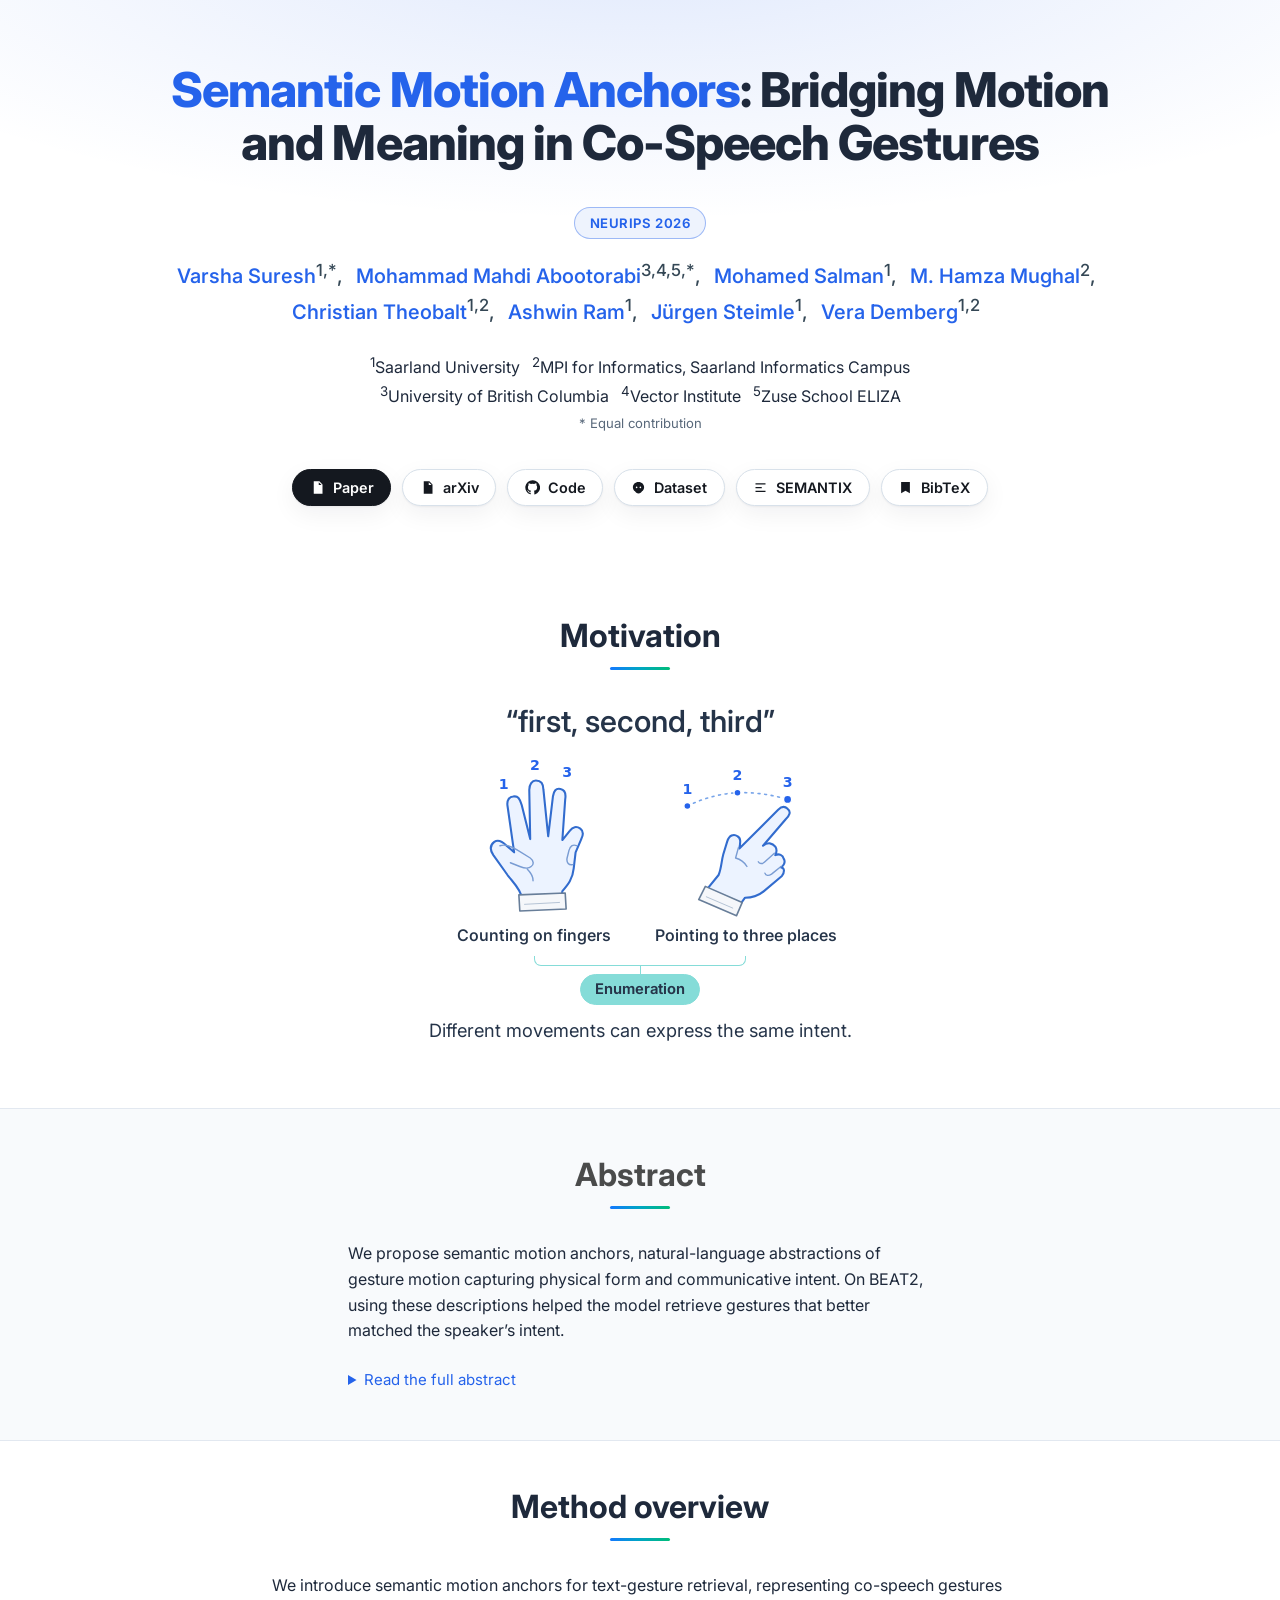
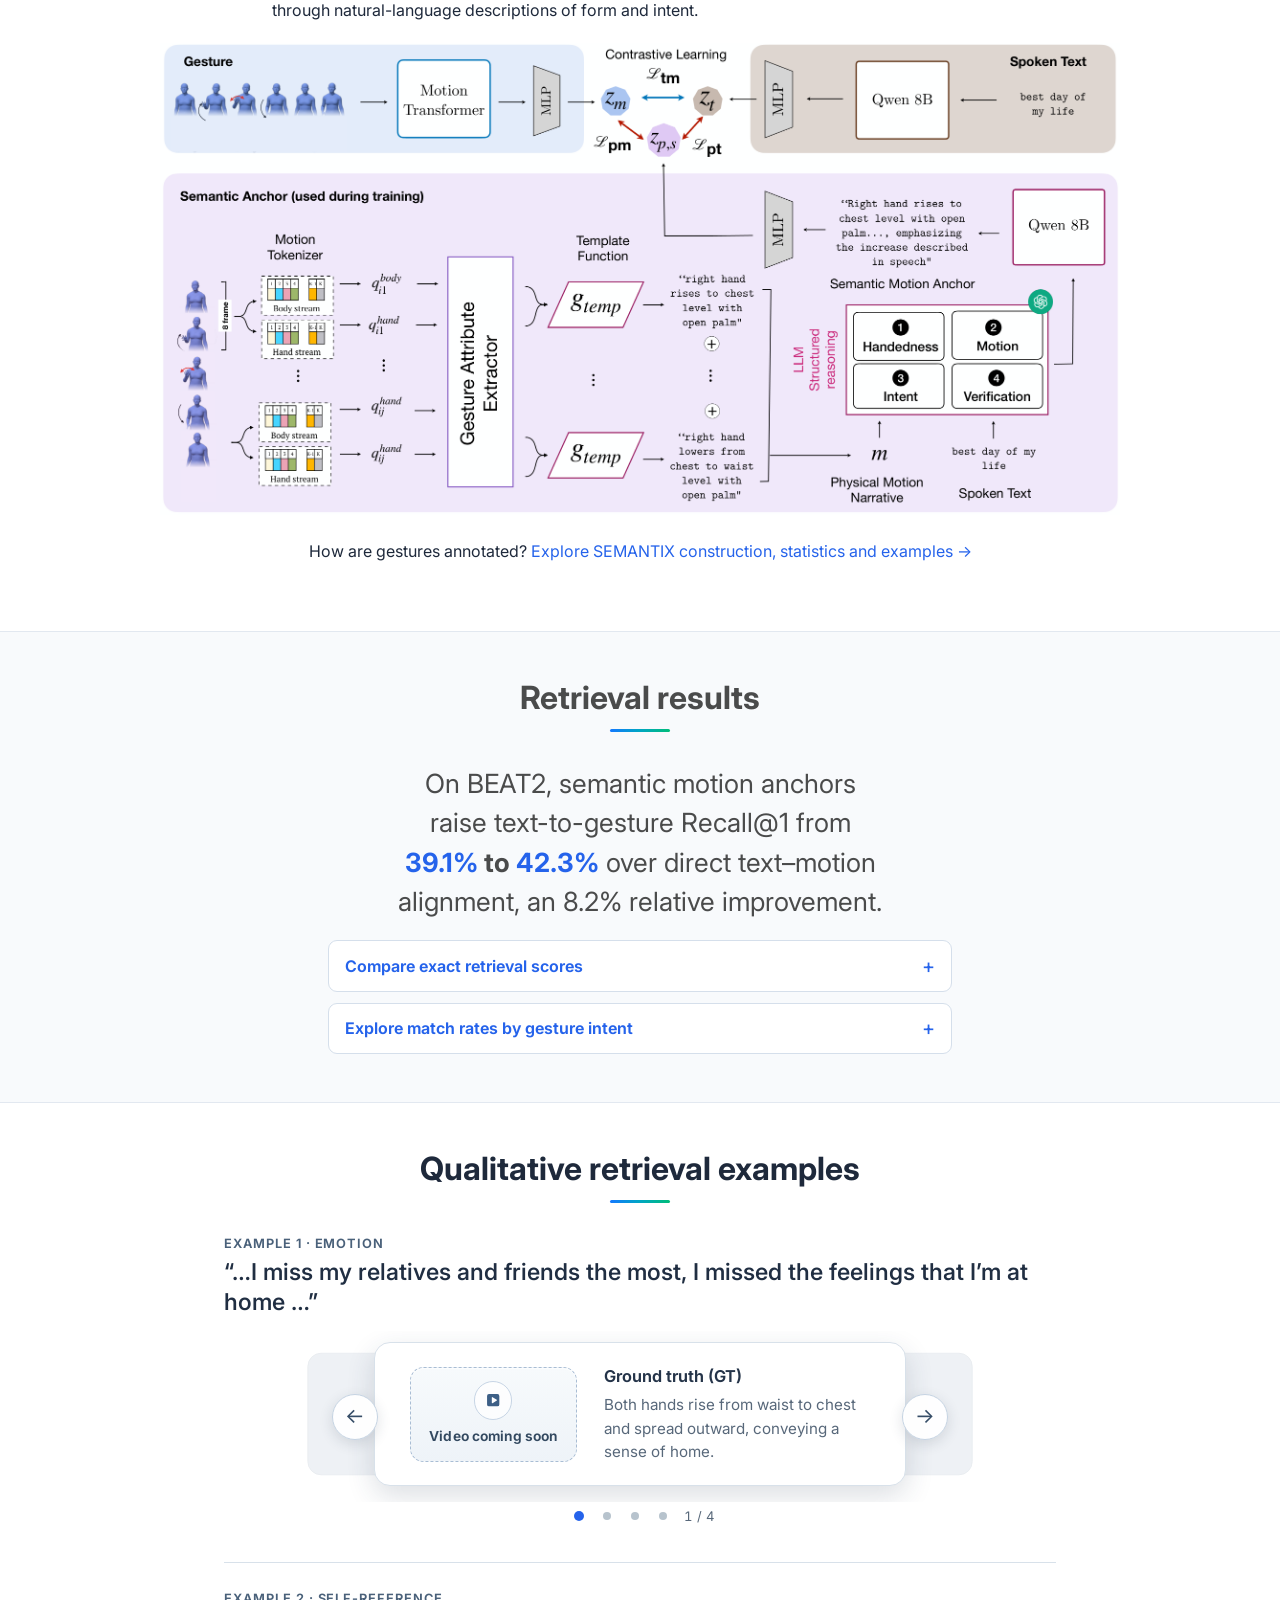
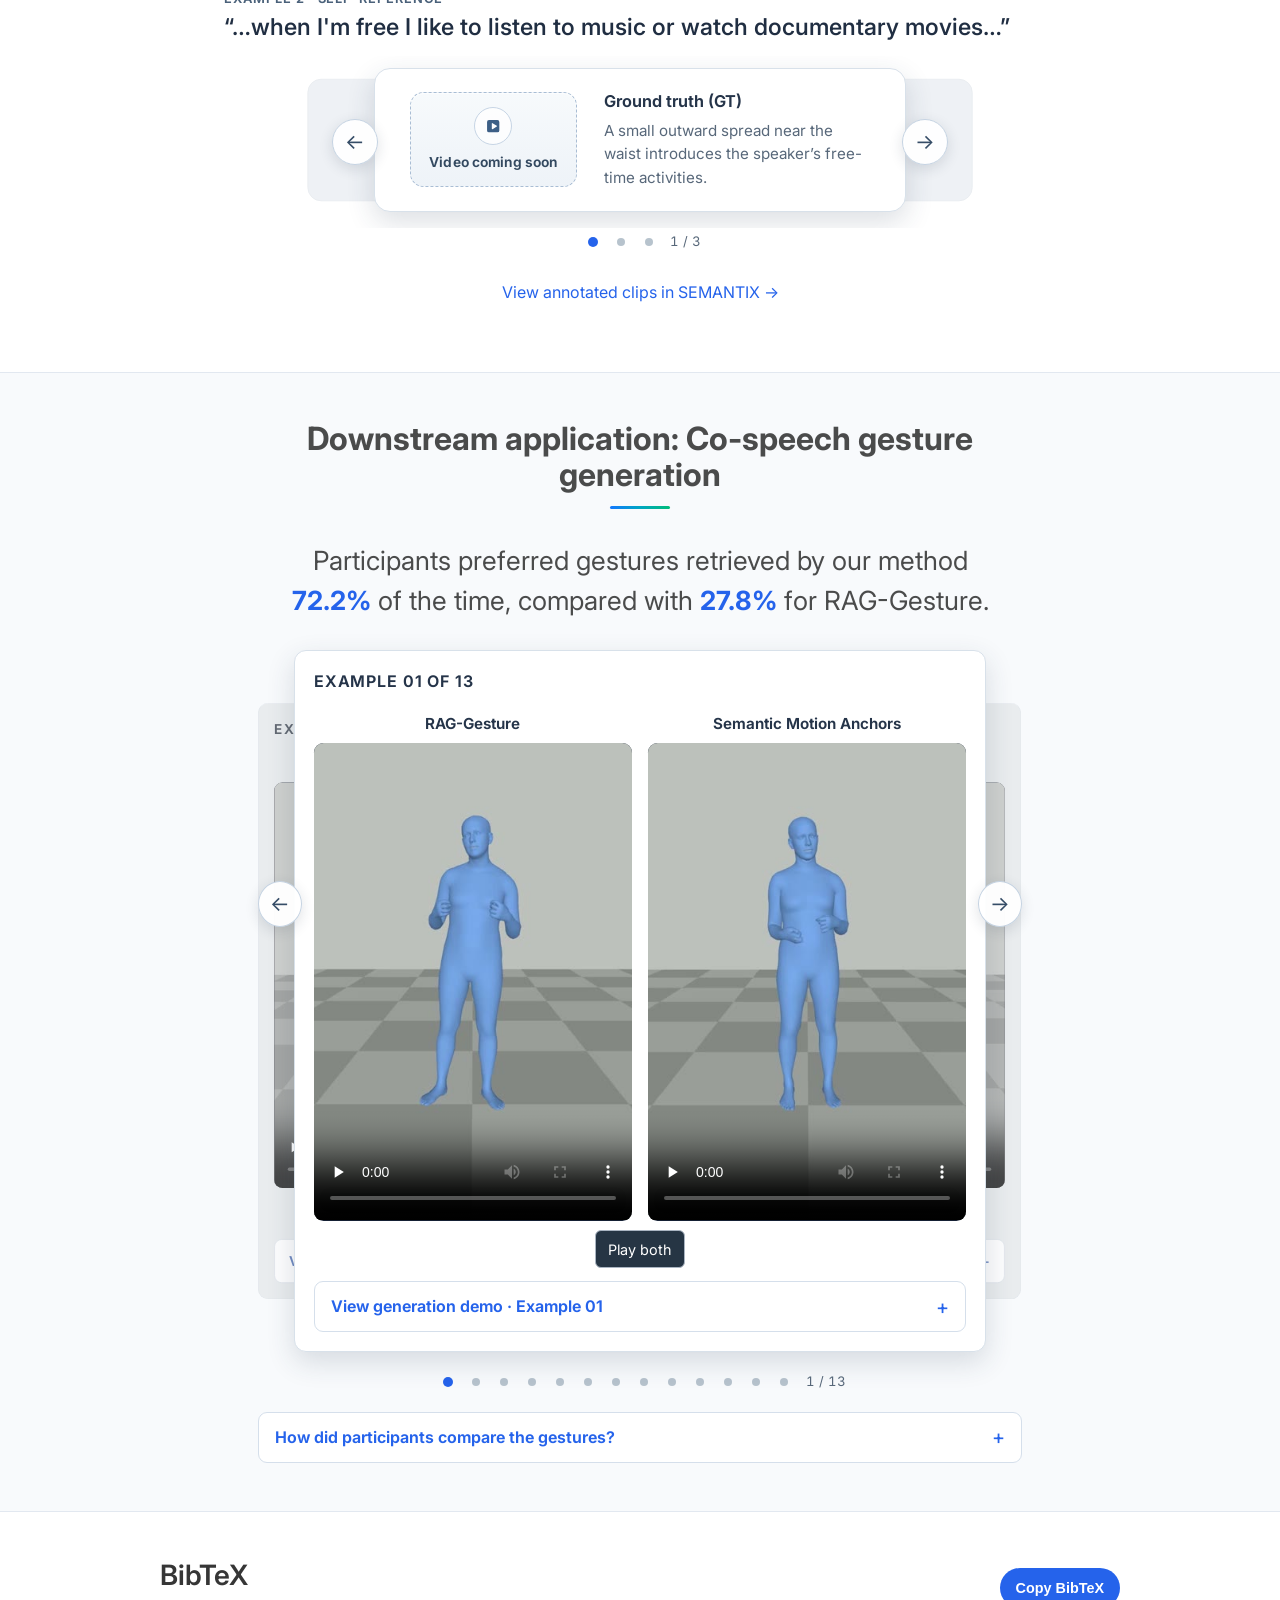
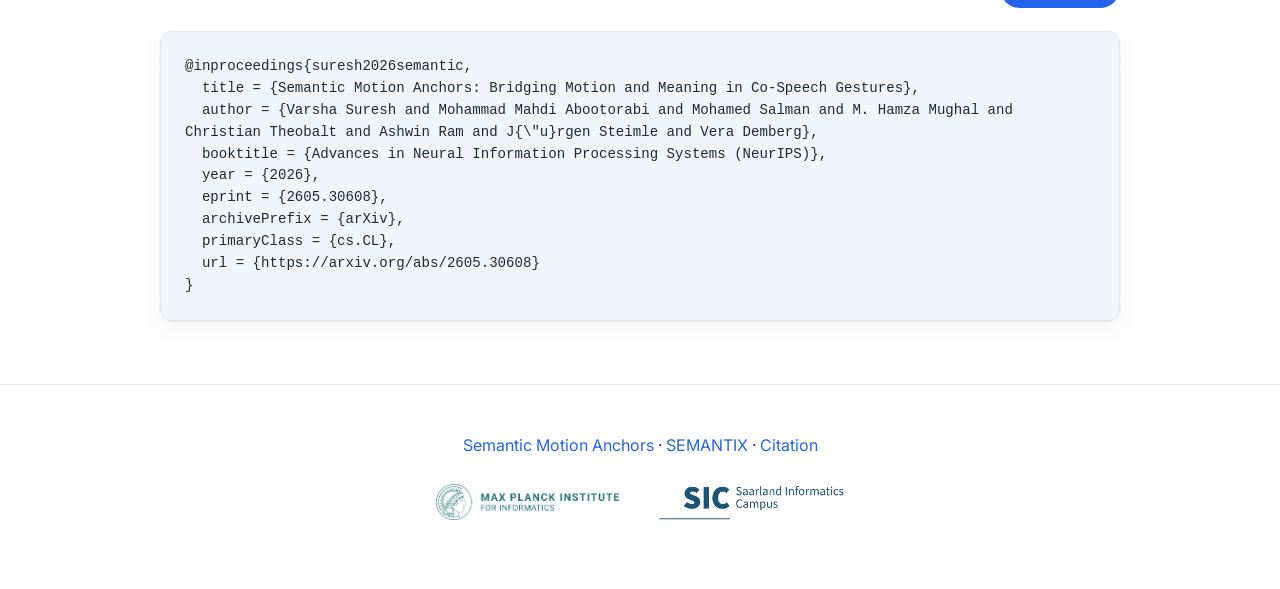
==== commit c921b987: "Hide public video path hint and clean qualitative side peeks - Drop "Add clip under media/qualitativ" ====
--- a/index.html
+++ b/index.html
@@ -1,4 +1,4 @@
-<!doctype html><html lang="en"><head><meta charset="utf-8"><meta name="viewport" content="width=device-width,initial-scale=1"><title>Semantic Motion Anchors: Bridging Motion and Meaning in Co-Speech Gestures</title><meta name="description" content="Semantic Motion Anchors: paper, qualitative retrieval examples, gesture generation videos and SEMANTIX."><link rel="icon" href="images/logos/mpi_favicon.png"><link rel="stylesheet" href="css/bulma.min.css"><link rel="stylesheet" href="css/mustreason.css"><link rel="stylesheet" href="css/research-flow.css?v=result-details-1"><script defer src="js/project.js"></script><script defer src="js/comparisons.js?v=study-album"></script><link rel="stylesheet" href="css/local-gallery.css?v=study-album"><script defer src="js/local-gallery.js?v=study-album"></script><link rel="stylesheet" href="css/motivation-figure.css"><link rel="preconnect" href="https://fonts.googleapis.com"><link rel="preconnect" href="https://fonts.gstatic.com" crossorigin><link href="https://fonts.googleapis.com/css2?family=Inter:wght@400;500;600;700;800&display=swap" rel="stylesheet"><link rel="stylesheet" href="css/refine.css?v=2"></head><body><a class="skip" href="#main">Skip to content</a><main id="main"><section class="hero">
+<!doctype html><html lang="en"><head><meta charset="utf-8"><meta name="viewport" content="width=device-width,initial-scale=1"><title>Semantic Motion Anchors: Bridging Motion and Meaning in Co-Speech Gestures</title><meta name="description" content="Semantic Motion Anchors: paper, qualitative retrieval examples, gesture generation videos and SEMANTIX."><link rel="icon" href="images/logos/mpi_favicon.png"><link rel="stylesheet" href="css/bulma.min.css"><link rel="stylesheet" href="css/mustreason.css"><link rel="stylesheet" href="css/research-flow.css?v=result-details-1"><script defer src="js/project.js"></script><script defer src="js/comparisons.js?v=study-album"></script><link rel="stylesheet" href="css/local-gallery.css?v=study-album"><script defer src="js/local-gallery.js?v=study-album"></script><link rel="stylesheet" href="css/motivation-figure.css"><link rel="preconnect" href="https://fonts.googleapis.com"><link rel="preconnect" href="https://fonts.gstatic.com" crossorigin><link href="https://fonts.googleapis.com/css2?family=Inter:wght@400;500;600;700;800&display=swap" rel="stylesheet"><link rel="stylesheet" href="css/refine.css?v=4"></head><body><a class="skip" href="#main">Skip to content</a><main id="main"><section class="hero">
 <div class="hero-body">
 <div class="container is-max-desktop">
 <div class="columns is-centered">
@@ -109,13 +109,13 @@
 <h3 class="spoken-line" id="paper-query-1">“…I miss my relatives and friends the most, I missed the feelings that I’m at home …”</h3></header>
 <div aria-labelledby="paper-query-1" class="method-album" data-carousel="" data-item-name="Card" role="group">
 <div class="method-track"><div class="example-slide method-card" data-label="Ground truth (GT)">
-<div class="clip-slot" role="img" aria-label="Video coming soon"><span class="clip-slot-icon" aria-hidden="true"><svg viewBox="0 0 24 24"><path d="M4 6.5A2.5 2.5 0 0 1 6.5 4h11A2.5 2.5 0 0 1 20 6.5v11a2.5 2.5 0 0 1-2.5 2.5h-11A2.5 2.5 0 0 1 4 17.5v-11zm6.2 2.1v6.8c0 .5.55.8.97.56l5.5-3.4a.65.65 0 0 0 0-1.12l-5.5-3.4a.65.65 0 0 0-.97.56z"/></svg></span><span class="clip-slot-label">Video coming soon</span><span class="clip-slot-hint">Add clip under media/qualitative/</span></div>
+<div class="clip-slot" role="img" aria-label="Video coming soon"><span class="clip-slot-icon" aria-hidden="true"><svg viewBox="0 0 24 24"><path d="M4 6.5A2.5 2.5 0 0 1 6.5 4h11A2.5 2.5 0 0 1 20 6.5v11a2.5 2.5 0 0 1-2.5 2.5h-11A2.5 2.5 0 0 1 4 17.5v-11zm6.2 2.1v6.8c0 .5.55.8.97.56l5.5-3.4a.65.65 0 0 0 0-1.12l-5.5-3.4a.65.65 0 0 0-.97.56z"/></svg></span><span class="clip-slot-label">Video coming soon</span></div>
 <div class="method-caption"><h4>Ground truth (GT)</h4><p>Both hands rise from waist to chest and spread outward, conveying a sense of home.</p></div></div><div class="example-slide method-card" data-label="Text contrastive">
-<div class="clip-slot" role="img" aria-label="Video coming soon"><span class="clip-slot-icon" aria-hidden="true"><svg viewBox="0 0 24 24"><path d="M4 6.5A2.5 2.5 0 0 1 6.5 4h11A2.5 2.5 0 0 1 20 6.5v11a2.5 2.5 0 0 1-2.5 2.5h-11A2.5 2.5 0 0 1 4 17.5v-11zm6.2 2.1v6.8c0 .5.55.8.97.56l5.5-3.4a.65.65 0 0 0 0-1.12l-5.5-3.4a.65.65 0 0 0-.97.56z"/></svg></span><span class="clip-slot-label">Video coming soon</span><span class="clip-slot-hint">Add clip under media/qualitative/</span></div>
+<div class="clip-slot" role="img" aria-label="Video coming soon"><span class="clip-slot-icon" aria-hidden="true"><svg viewBox="0 0 24 24"><path d="M4 6.5A2.5 2.5 0 0 1 6.5 4h11A2.5 2.5 0 0 1 20 6.5v11a2.5 2.5 0 0 1-2.5 2.5h-11A2.5 2.5 0 0 1 4 17.5v-11zm6.2 2.1v6.8c0 .5.55.8.97.56l5.5-3.4a.65.65 0 0 0 0-1.12l-5.5-3.4a.65.65 0 0 0-.97.56z"/></svg></span><span class="clip-slot-label">Video coming soon</span></div>
 <div class="method-caption"><h4>Text contrastive</h4><p>One hand moves down and sideways as if drawing attention to a detail.</p></div></div><div class="example-slide method-card" data-label="Random anchor">
-<div class="clip-slot" role="img" aria-label="Video coming soon"><span class="clip-slot-icon" aria-hidden="true"><svg viewBox="0 0 24 24"><path d="M4 6.5A2.5 2.5 0 0 1 6.5 4h11A2.5 2.5 0 0 1 20 6.5v11a2.5 2.5 0 0 1-2.5 2.5h-11A2.5 2.5 0 0 1 4 17.5v-11zm6.2 2.1v6.8c0 .5.55.8.97.56l5.5-3.4a.65.65 0 0 0 0-1.12l-5.5-3.4a.65.65 0 0 0-.97.56z"/></svg></span><span class="clip-slot-label">Video coming soon</span><span class="clip-slot-hint">Add clip under media/qualitative/</span></div>
+<div class="clip-slot" role="img" aria-label="Video coming soon"><span class="clip-slot-icon" aria-hidden="true"><svg viewBox="0 0 24 24"><path d="M4 6.5A2.5 2.5 0 0 1 6.5 4h11A2.5 2.5 0 0 1 20 6.5v11a2.5 2.5 0 0 1-2.5 2.5h-11A2.5 2.5 0 0 1 4 17.5v-11zm6.2 2.1v6.8c0 .5.55.8.97.56l5.5-3.4a.65.65 0 0 0 0-1.12l-5.5-3.4a.65.65 0 0 0-.97.56z"/></svg></span><span class="clip-slot-label">Video coming soon</span></div>
 <div class="method-caption"><h4>Random anchor</h4><p>Both hands rise, open outward and lower, as if laying out a sequence.</p></div></div><div class="example-slide method-card" data-label="Semantic Motion Anchors (Ours)">
-<div class="clip-slot" role="img" aria-label="Video coming soon"><span class="clip-slot-icon" aria-hidden="true"><svg viewBox="0 0 24 24"><path d="M4 6.5A2.5 2.5 0 0 1 6.5 4h11A2.5 2.5 0 0 1 20 6.5v11a2.5 2.5 0 0 1-2.5 2.5h-11A2.5 2.5 0 0 1 4 17.5v-11zm6.2 2.1v6.8c0 .5.55.8.97.56l5.5-3.4a.65.65 0 0 0 0-1.12l-5.5-3.4a.65.65 0 0 0-.97.56z"/></svg></span><span class="clip-slot-label">Video coming soon</span><span class="clip-slot-hint">Add clip under media/qualitative/</span></div>
+<div class="clip-slot" role="img" aria-label="Video coming soon"><span class="clip-slot-icon" aria-hidden="true"><svg viewBox="0 0 24 24"><path d="M4 6.5A2.5 2.5 0 0 1 6.5 4h11A2.5 2.5 0 0 1 20 6.5v11a2.5 2.5 0 0 1-2.5 2.5h-11A2.5 2.5 0 0 1 4 17.5v-11zm6.2 2.1v6.8c0 .5.55.8.97.56l5.5-3.4a.65.65 0 0 0 0-1.12l-5.5-3.4a.65.65 0 0 0-.97.56z"/></svg></span><span class="clip-slot-label">Video coming soon</span></div>
 <div class="method-caption"><h4>Semantic Motion Anchors (Ours)</h4><p>Open palms hover near the chest, conveying longing for home.</p></div></div></div>
 <div class="examples-pager" hidden="">
 <button aria-label="Previous card for Emotion" data-step="-1" type="button"><span aria-hidden="true">←</span></button>
@@ -127,11 +127,11 @@
 <h3 class="spoken-line" id="paper-query-2">“…when I'm free I like to listen to music or watch documentary movies…”</h3></header>
 <div aria-labelledby="paper-query-2" class="method-album" data-carousel="" data-item-name="Card" role="group">
 <div class="method-track"><div class="example-slide method-card" data-label="Ground truth (GT)">
-<div class="clip-slot" role="img" aria-label="Video coming soon"><span class="clip-slot-icon" aria-hidden="true"><svg viewBox="0 0 24 24"><path d="M4 6.5A2.5 2.5 0 0 1 6.5 4h11A2.5 2.5 0 0 1 20 6.5v11a2.5 2.5 0 0 1-2.5 2.5h-11A2.5 2.5 0 0 1 4 17.5v-11zm6.2 2.1v6.8c0 .5.55.8.97.56l5.5-3.4a.65.65 0 0 0 0-1.12l-5.5-3.4a.65.65 0 0 0-.97.56z"/></svg></span><span class="clip-slot-label">Video coming soon</span><span class="clip-slot-hint">Add clip under media/qualitative/</span></div>
+<div class="clip-slot" role="img" aria-label="Video coming soon"><span class="clip-slot-icon" aria-hidden="true"><svg viewBox="0 0 24 24"><path d="M4 6.5A2.5 2.5 0 0 1 6.5 4h11A2.5 2.5 0 0 1 20 6.5v11a2.5 2.5 0 0 1-2.5 2.5h-11A2.5 2.5 0 0 1 4 17.5v-11zm6.2 2.1v6.8c0 .5.55.8.97.56l5.5-3.4a.65.65 0 0 0 0-1.12l-5.5-3.4a.65.65 0 0 0-.97.56z"/></svg></span><span class="clip-slot-label">Video coming soon</span></div>
 <div class="method-caption"><h4>Ground truth (GT)</h4><p>A small outward spread near the waist introduces the speaker’s free-time activities.</p></div></div><div class="example-slide method-card" data-label="Text contrastive / Random anchor">
-<div class="clip-slot" role="img" aria-label="Video coming soon"><span class="clip-slot-icon" aria-hidden="true"><svg viewBox="0 0 24 24"><path d="M4 6.5A2.5 2.5 0 0 1 6.5 4h11A2.5 2.5 0 0 1 20 6.5v11a2.5 2.5 0 0 1-2.5 2.5h-11A2.5 2.5 0 0 1 4 17.5v-11zm6.2 2.1v6.8c0 .5.55.8.97.56l5.5-3.4a.65.65 0 0 0 0-1.12l-5.5-3.4a.65.65 0 0 0-.97.56z"/></svg></span><span class="clip-slot-label">Video coming soon</span><span class="clip-slot-hint">Add clip under media/qualitative/</span></div>
+<div class="clip-slot" role="img" aria-label="Video coming soon"><span class="clip-slot-icon" aria-hidden="true"><svg viewBox="0 0 24 24"><path d="M4 6.5A2.5 2.5 0 0 1 6.5 4h11A2.5 2.5 0 0 1 20 6.5v11a2.5 2.5 0 0 1-2.5 2.5h-11A2.5 2.5 0 0 1 4 17.5v-11zm6.2 2.1v6.8c0 .5.55.8.97.56l5.5-3.4a.65.65 0 0 0 0-1.12l-5.5-3.4a.65.65 0 0 0-.97.56z"/></svg></span><span class="clip-slot-label">Video coming soon</span></div>
 <div class="method-caption"><h4>Text contrastive / Random anchor</h4><p>A small beat marks the rhythm of a habitual activity.</p></div></div><div class="example-slide method-card" data-label="Semantic Motion Anchors (Ours)">
-<div class="clip-slot" role="img" aria-label="Video coming soon"><span class="clip-slot-icon" aria-hidden="true"><svg viewBox="0 0 24 24"><path d="M4 6.5A2.5 2.5 0 0 1 6.5 4h11A2.5 2.5 0 0 1 20 6.5v11a2.5 2.5 0 0 1-2.5 2.5h-11A2.5 2.5 0 0 1 4 17.5v-11zm6.2 2.1v6.8c0 .5.55.8.97.56l5.5-3.4a.65.65 0 0 0 0-1.12l-5.5-3.4a.65.65 0 0 0-.97.56z"/></svg></span><span class="clip-slot-label">Video coming soon</span><span class="clip-slot-hint">Add clip under media/qualitative/</span></div>
+<div class="clip-slot" role="img" aria-label="Video coming soon"><span class="clip-slot-icon" aria-hidden="true"><svg viewBox="0 0 24 24"><path d="M4 6.5A2.5 2.5 0 0 1 6.5 4h11A2.5 2.5 0 0 1 20 6.5v11a2.5 2.5 0 0 1-2.5 2.5h-11A2.5 2.5 0 0 1 4 17.5v-11zm6.2 2.1v6.8c0 .5.55.8.97.56l5.5-3.4a.65.65 0 0 0 0-1.12l-5.5-3.4a.65.65 0 0 0-.97.56z"/></svg></span><span class="clip-slot-label">Video coming soon</span></div>
 <div class="method-caption"><h4>Semantic Motion Anchors (Ours)</h4><p>One hand opens toward the speaker, referring to time spent alone.</p></div></div></div>
 <div class="examples-pager" hidden="">
 <button aria-label="Previous card for Self-reference" data-step="-1" type="button"><span aria-hidden="true">←</span></button>
--- a/css/refine.css
+++ b/css/refine.css
@@ -171,12 +171,6 @@
   letter-spacing: .01em;
 }
 
-.clip-slot-hint {
-  font-size: .72rem;
-  color: #7a8ea3;
-  line-height: 1.35;
-  max-width: 14rem;
-}
 
 .method-album [data-position="front"] {
   box-shadow: 0 10px 28px rgba(35, 53, 80, .16);
@@ -246,5 +240,39 @@
     padding: 1rem 1.1rem;
   }
   .clip-slot { max-height: none; min-height: 8.5rem; }
-  .clip-slot-hint { max-width: none; }
-}
+}
+
+
+/* Qualitative carousels: side peeks are shape-only (no clipped text under arrows). */
+#examples-paper .method-album.is-ready {
+  --edge: 18%;
+  --neighbor-shift: 20%;
+}
+#examples-paper .method-album .example-slide:is([data-position="left"], [data-position="right"]) {
+  opacity: .38 !important;
+  filter: none !important;
+  pointer-events: none !important;
+  box-shadow: none !important;
+  background: #d5dde6 !important;
+  border: 1px solid #c2ccd6 !important;
+  color: transparent !important;
+}
+#examples-paper .method-album .example-slide:is([data-position="left"], [data-position="right"]) > * {
+  visibility: hidden !important;
+  opacity: 0 !important;
+}
+#examples-paper .method-album .example-slide:is([data-position="left"], [data-position="right"]).method-card,
+#examples-paper .method-album .example-slide:is([data-position="left"], [data-position="right"]) .method-card {
+  background: #d5dde6 !important;
+  border-color: #c2ccd6 !important;
+  box-shadow: none !important;
+}
+#examples-paper .method-album [data-step] {
+  width: calc(var(--edge) + 4px);
+}
+@media (max-width: 580px) {
+  #examples-paper .method-album.is-ready {
+    --edge: 14%;
+    --neighbor-shift: 16%;
+  }
+}
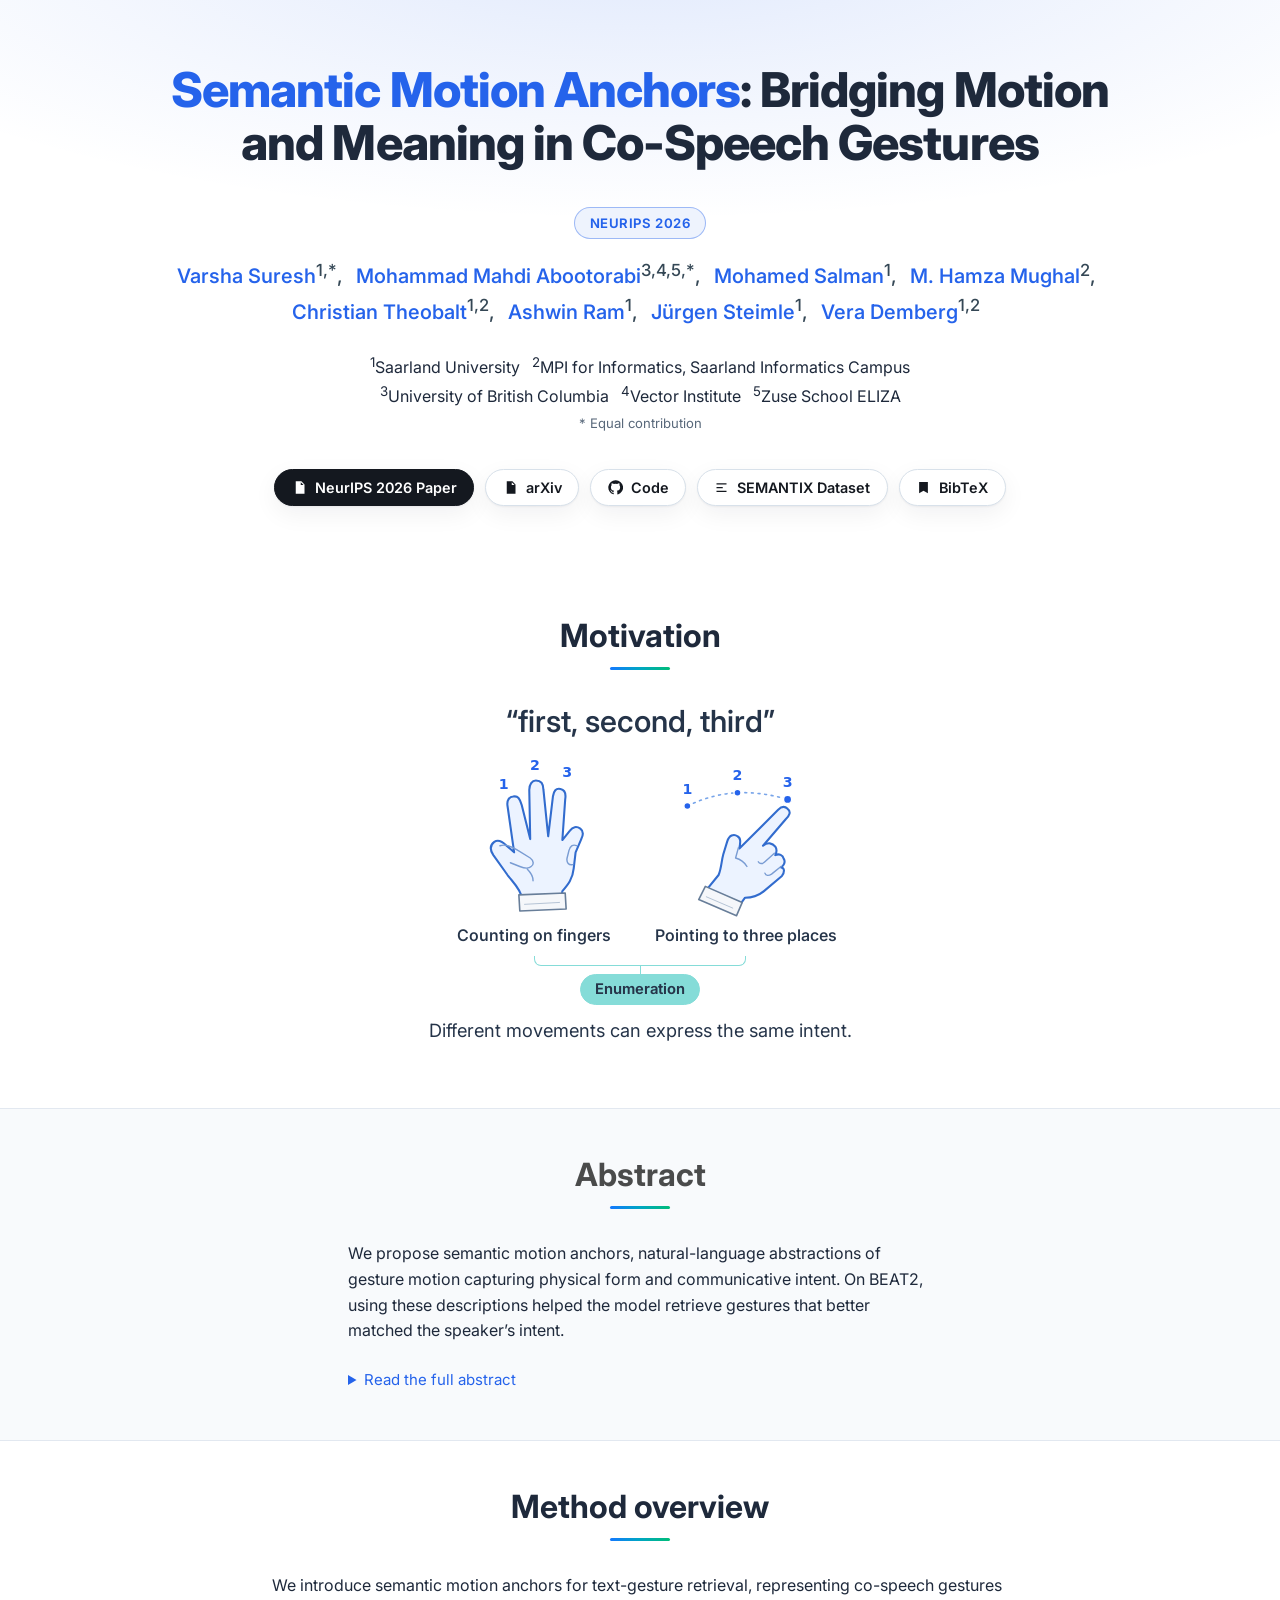
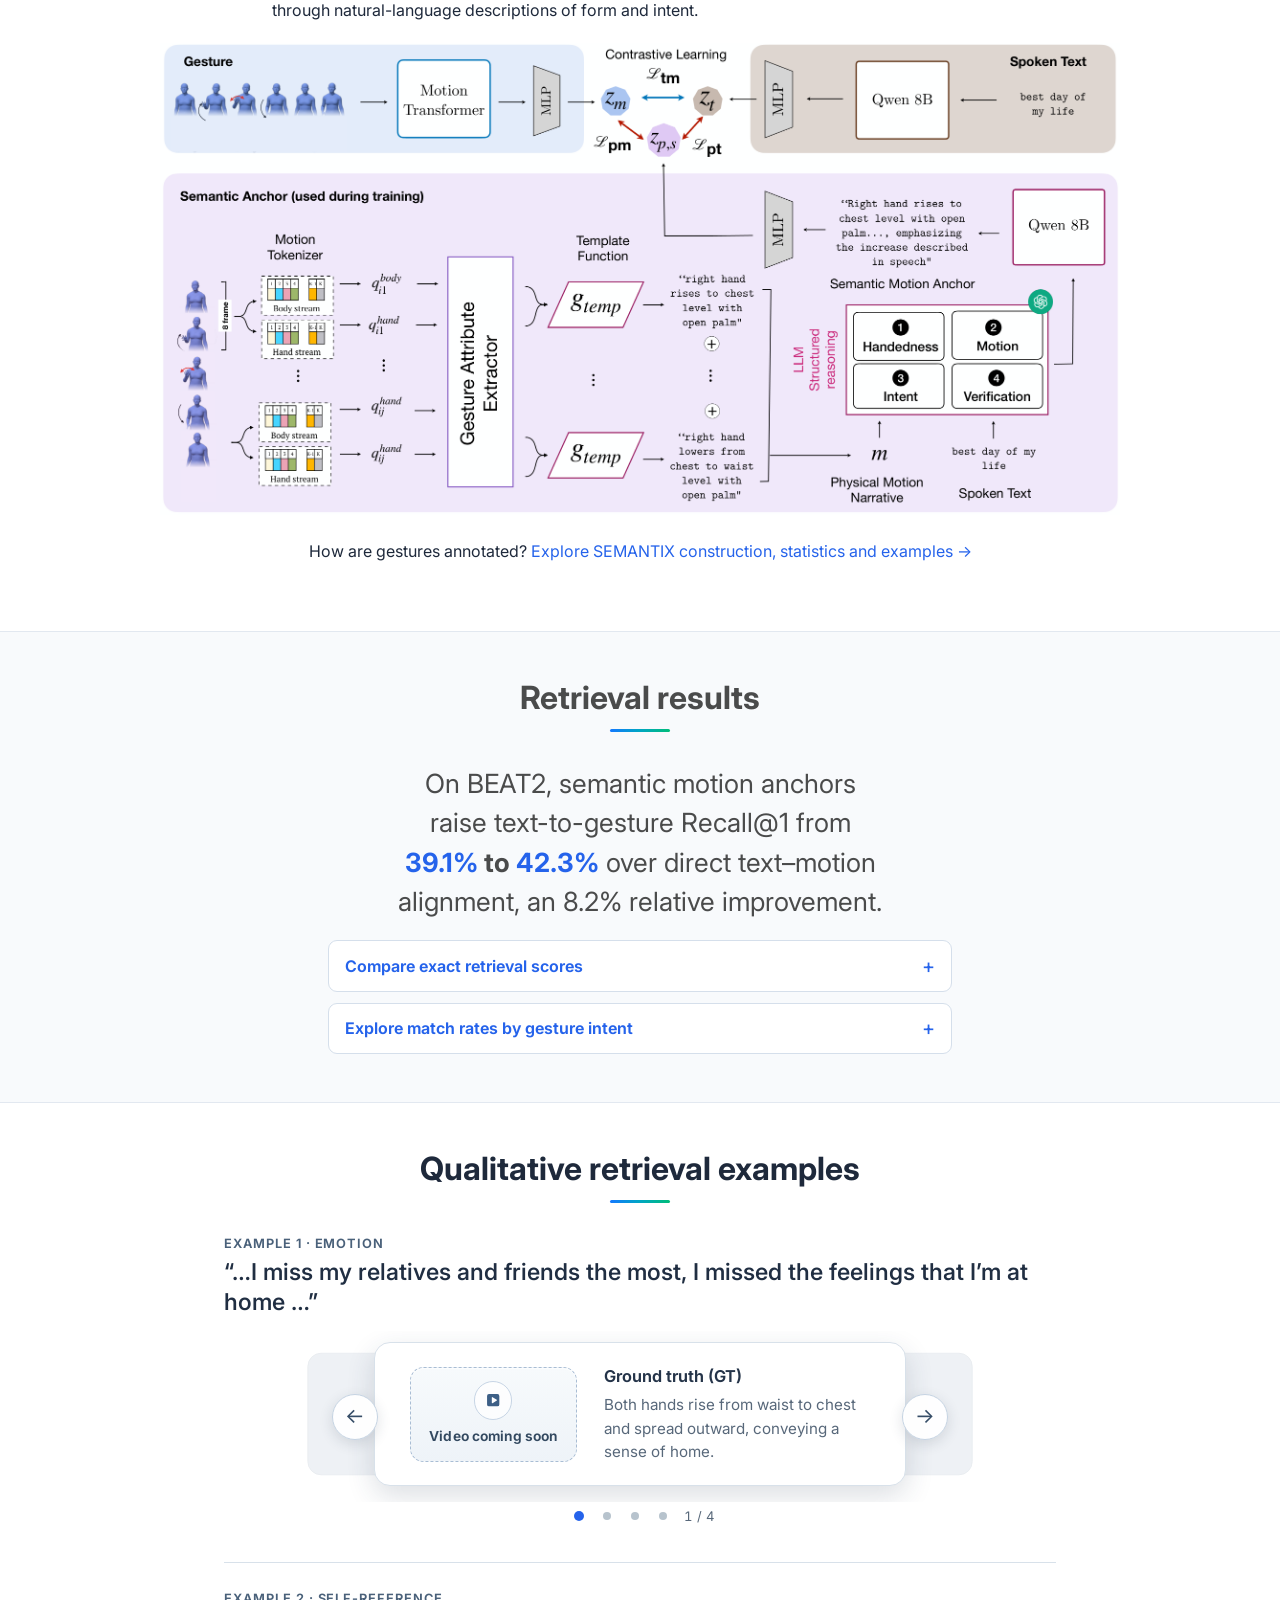
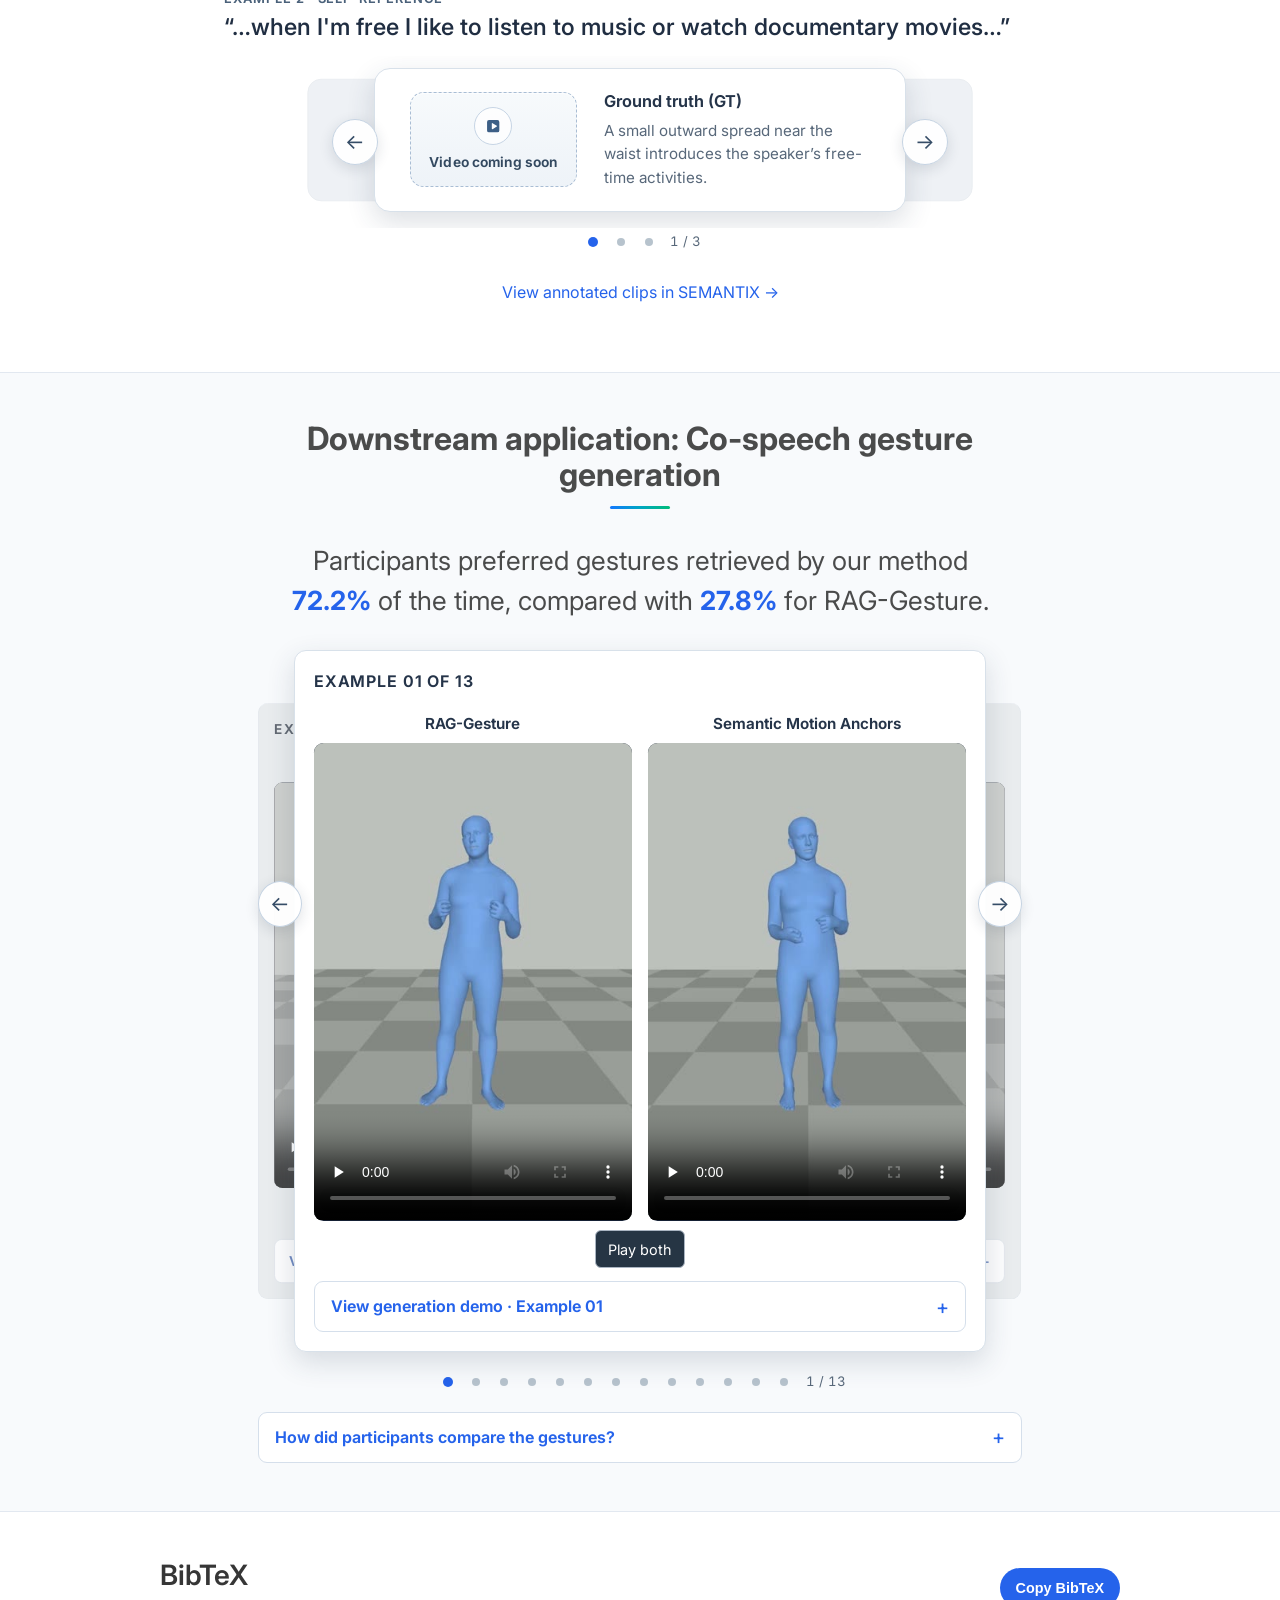
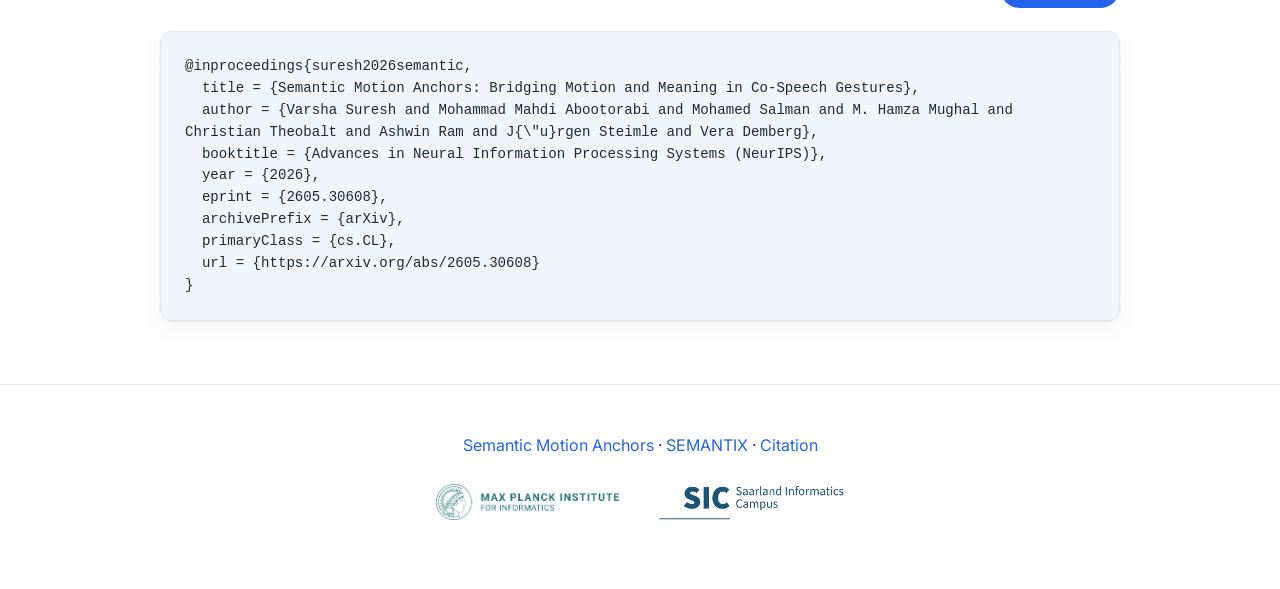
==== commit 7320dae5: "Header: NeurIPS 2026 Paper button, drop HF Dataset button, rename SEMANTIX to SEMANTIX Dataset" ====
--- a/index.html
+++ b/index.html
@@ -4,11 +4,10 @@
 <div class="columns is-centered">
 <div class="column has-text-centered"><h1 class="title is-1 publication-title"><span class="project-name">Semantic Motion Anchors</span>: Bridging Motion and Meaning in Co-Speech Gestures</h1><p class="venue-pill">NeurIPS 2026</p><p class="is-size-5 publication-authors authors"><span class="author-block"><a href="https://varsha33.github.io/">Varsha Suresh</a><sup>1,*</sup></span> <span class="author-block"><a href="https://aboots.github.io/">Mohammad Mahdi Abootorabi</a><sup>3,4,5,*</sup></span> <span class="author-block"><a href="https://scholar.google.com/citations?user=PJOn7tcAAAAJ&amp;hl=en">Mohamed Salman</a><sup>1</sup></span> <span class="author-block"><a href="https://m-hamza-mughal.github.io/">M. Hamza Mughal</a><sup>2</sup></span> <span class="author-block"><a href="https://people.mpi-inf.mpg.de/~theobalt/">Christian Theobalt</a><sup>1,2</sup></span> <span class="author-block"><a href="https://sites.google.com/view/ashwin-ram/home">Ashwin Ram</a><sup>1</sup></span> <span class="author-block"><a href="https://hci.cs.uni-saarland.de/people/juergen-steimle/">Jürgen Steimle</a><sup>1</sup></span> <span class="author-block"><a href="https://www.uni-saarland.de/lehrstuhl/demberg/members/verademberg.html">Vera Demberg</a><sup>1,2</sup></span> </p><p class="affiliations"><sup>1</sup>Saarland University   <sup>2</sup>MPI for Informatics, Saarland Informatics Campus<br/>
 <sup>3</sup>University of British Columbia   <sup>4</sup>Vector Institute   <sup>5</sup>Zuse School ELIZA<br/><span>* Equal contribution</span></p><div class="column has-text-centered"><div class="publication-links btn-row" role="group" aria-label="Paper resources">
-<a class="btn primary publication-link" href="https://arxiv.org/pdf/2605.30608v3"><svg viewBox="0 0 24 24" aria-hidden="true"><path d="M6 2h9l5 5v15H6zM14 3.5V8h4.5zM8 12h8v1.5H8zm0 3.5h8V17H8z"/></svg>Paper</a>
+<a class="btn primary publication-link" href="https://neurips.cc/virtual/2026/loc/paris/poster/154665" target="_blank" rel="noopener"><svg viewBox="0 0 24 24" aria-hidden="true"><path d="M6 2h9l5 5v15H6zM14 3.5V8h4.5zM8 12h8v1.5H8zm0 3.5h8V17H8z"/></svg>NeurIPS 2026 Paper</a>
 <a class="btn publication-link" href="https://arxiv.org/abs/2605.30608"><svg viewBox="0 0 24 24" aria-hidden="true"><path d="M6 2h9l5 5v15H6zM14 3.5V8h4.5zM8.5 17v-5h1.8c1.1 0 1.8.6 1.8 1.6S11.4 15 10.3 15H9.9v2zm1.4-3.2h.3c.4 0 .6-.2.6-.4s-.2-.5-.6-.5h-.3z"/></svg>arXiv</a>
 <a class="btn publication-link" href="https://github.com/aboots/Semantic_Motion_Anchors"><svg viewBox="0 0 24 24" aria-hidden="true"><path d="M12 .5a11.5 11.5 0 0 0-3.64 22.41c.58.1.79-.25.79-.56v-2c-3.2.7-3.88-1.37-3.88-1.37-.52-1.33-1.28-1.69-1.28-1.69-1.05-.71.08-.7.08-.7 1.15.08 1.76 1.19 1.76 1.19 1.03 1.76 2.7 1.25 3.36.96.1-.75.4-1.25.73-1.54-2.55-.29-5.24-1.28-5.24-5.69 0-1.26.45-2.28 1.19-3.09-.12-.29-.52-1.46.11-3.05 0 0 .97-.31 3.17 1.18a11 11 0 0 1 5.77 0c2.2-1.49 3.17-1.18 3.17-1.18.63 1.59.23 2.76.11 3.05.74.81 1.19 1.83 1.19 3.09 0 4.42-2.69 5.39-5.25 5.68.41.36.78 1.06.78 2.14v3.17c0 .31.21.67.8.56A11.5 11.5 0 0 0 12 .5z"/></svg>Code</a>
-<a class="btn publication-link" href="https://huggingface.co/datasets/aboots/SEMANTIX"><svg viewBox="0 0 24 24" aria-hidden="true"><path d="M12 3C6.5 3 3 7 3 11.5c0 3.2 1.6 5.3 3.4 6.6.8 1.7 3 3.4 5.6 3.4s4.8-1.7 5.6-3.4c1.8-1.3 3.4-3.4 3.4-6.6C21 7 17.5 3 12 3zM9 10.5a1.3 1.3 0 1 1 0 2.6 1.3 1.3 0 0 1 0-2.6zm6 0a1.3 1.3 0 1 1 0 2.6 1.3 1.3 0 0 1 0-2.6zM8.5 15.5c1 1.4 2.2 2 3.5 2s2.5-.6 3.5-2c-1.1.5-2.2.7-3.5.7s-2.4-.2-3.5-.7z"/></svg>Dataset</a>
-<a class="btn publication-link" href="dataset.html"><svg viewBox="0 0 24 24" aria-hidden="true"><path d="M4 5h16v2H4zm0 6h10v2H4zm0 6h16v2H4z"/></svg>SEMANTIX</a>
+<a class="btn publication-link" href="dataset.html"><svg viewBox="0 0 24 24" aria-hidden="true"><path d="M4 5h16v2H4zm0 6h10v2H4zm0 6h16v2H4z"/></svg>SEMANTIX Dataset</a>
 <a class="btn publication-link" href="#citation"><svg viewBox="0 0 24 24" aria-hidden="true"><path d="M5 3h14v18l-7-4-7 4z"/></svg>BibTeX</a>
 </div></div></div>
 </div>
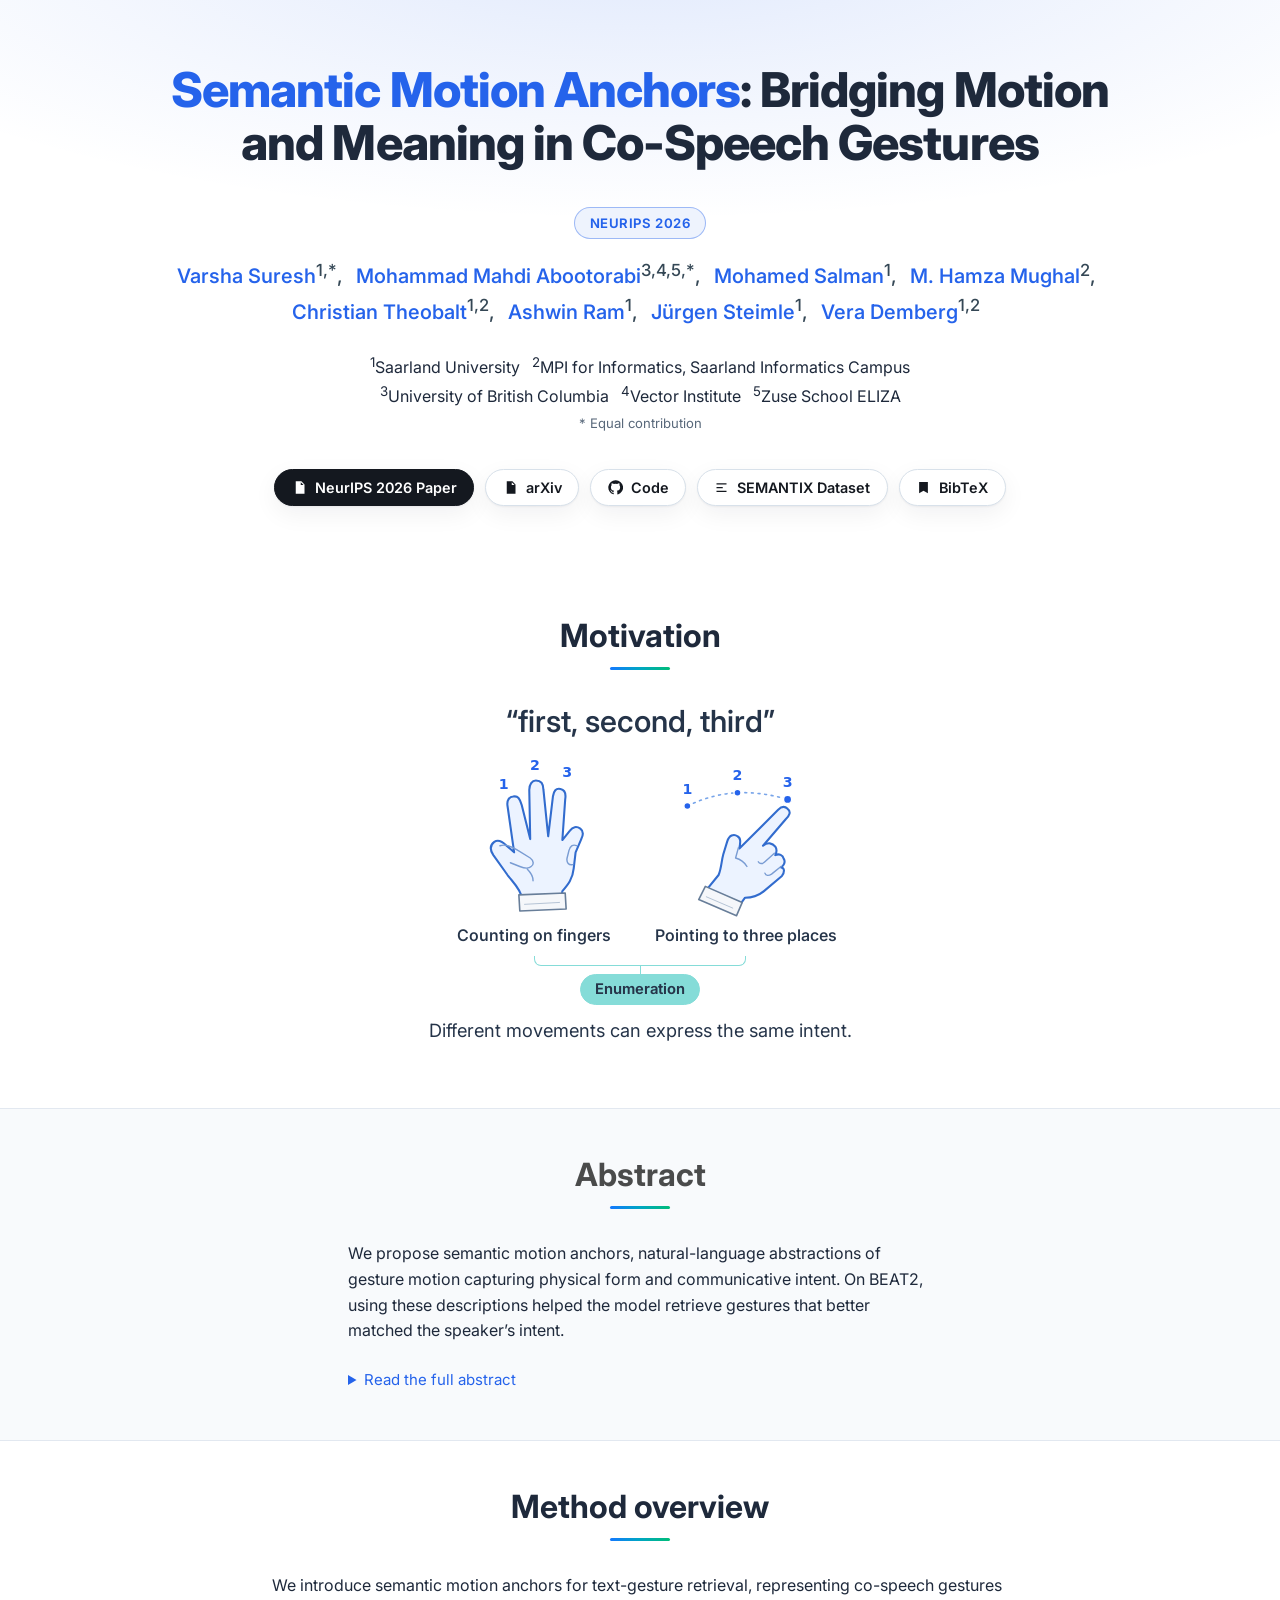
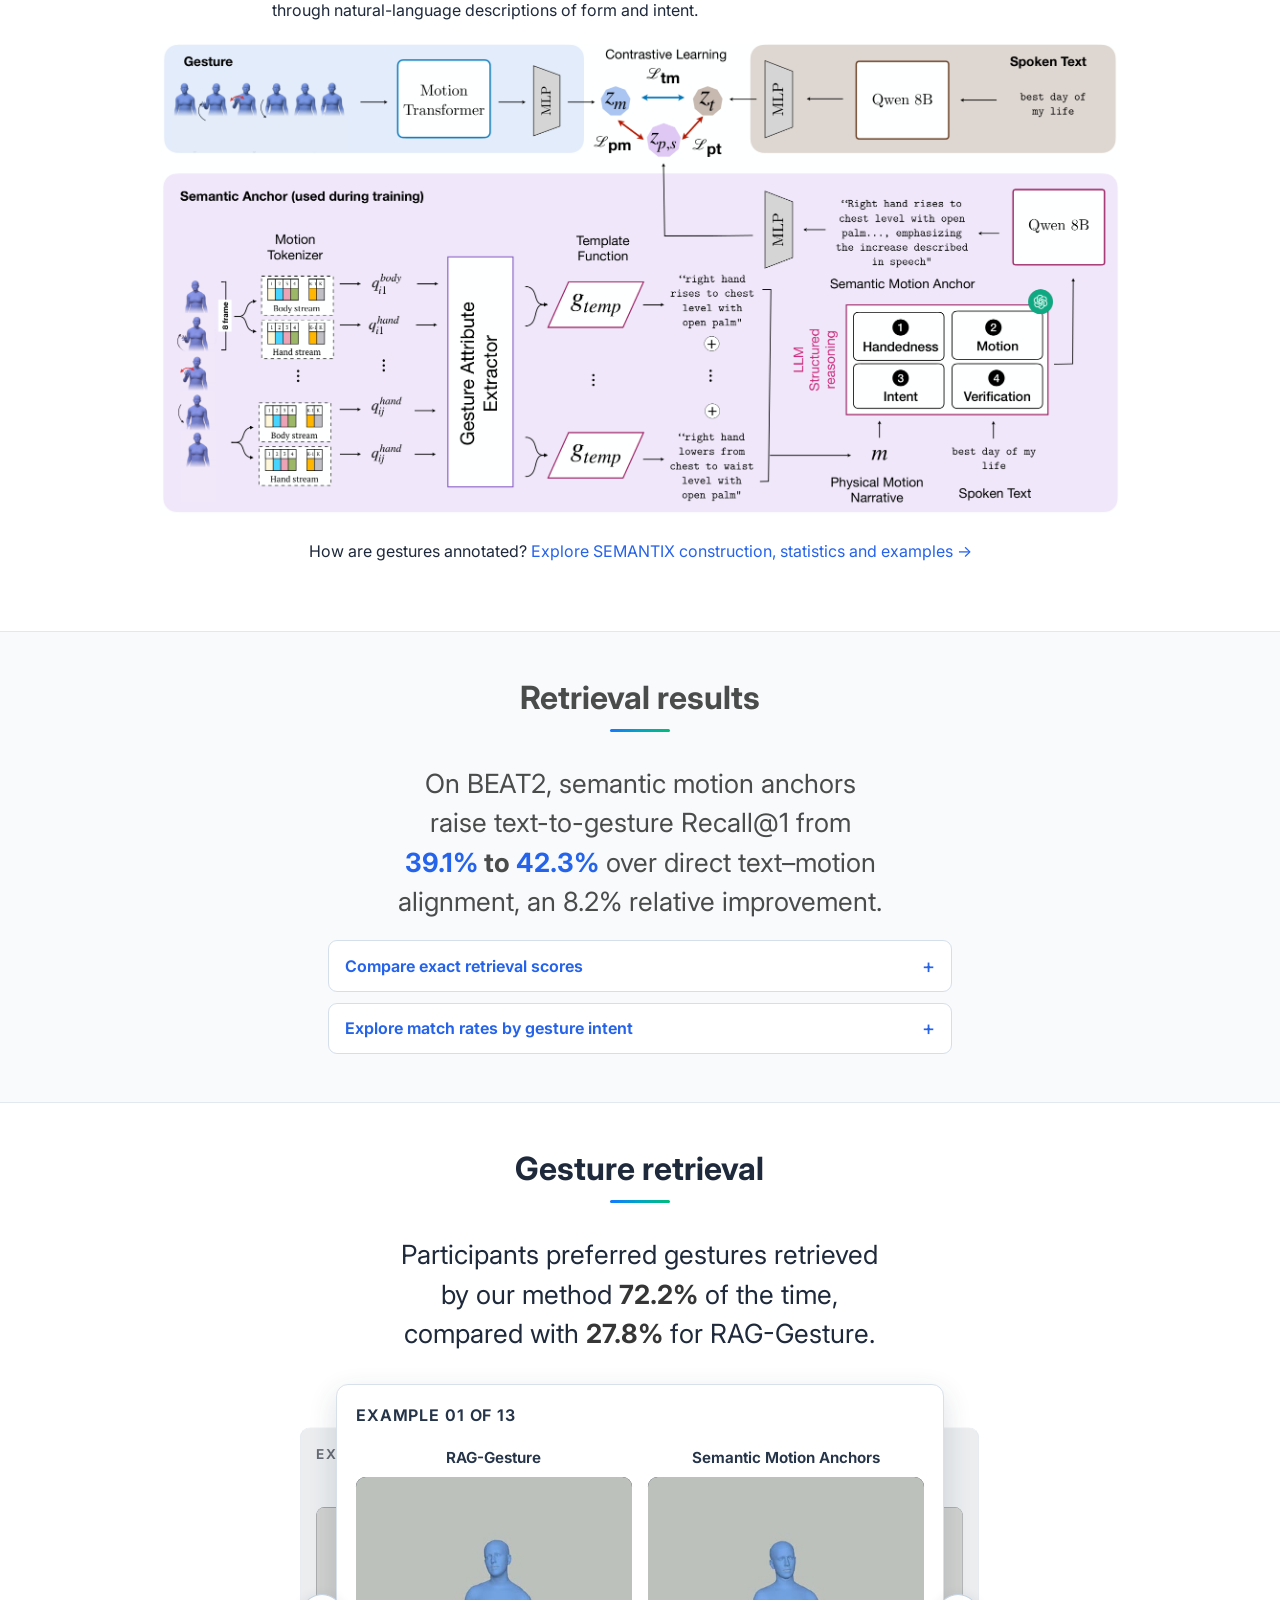
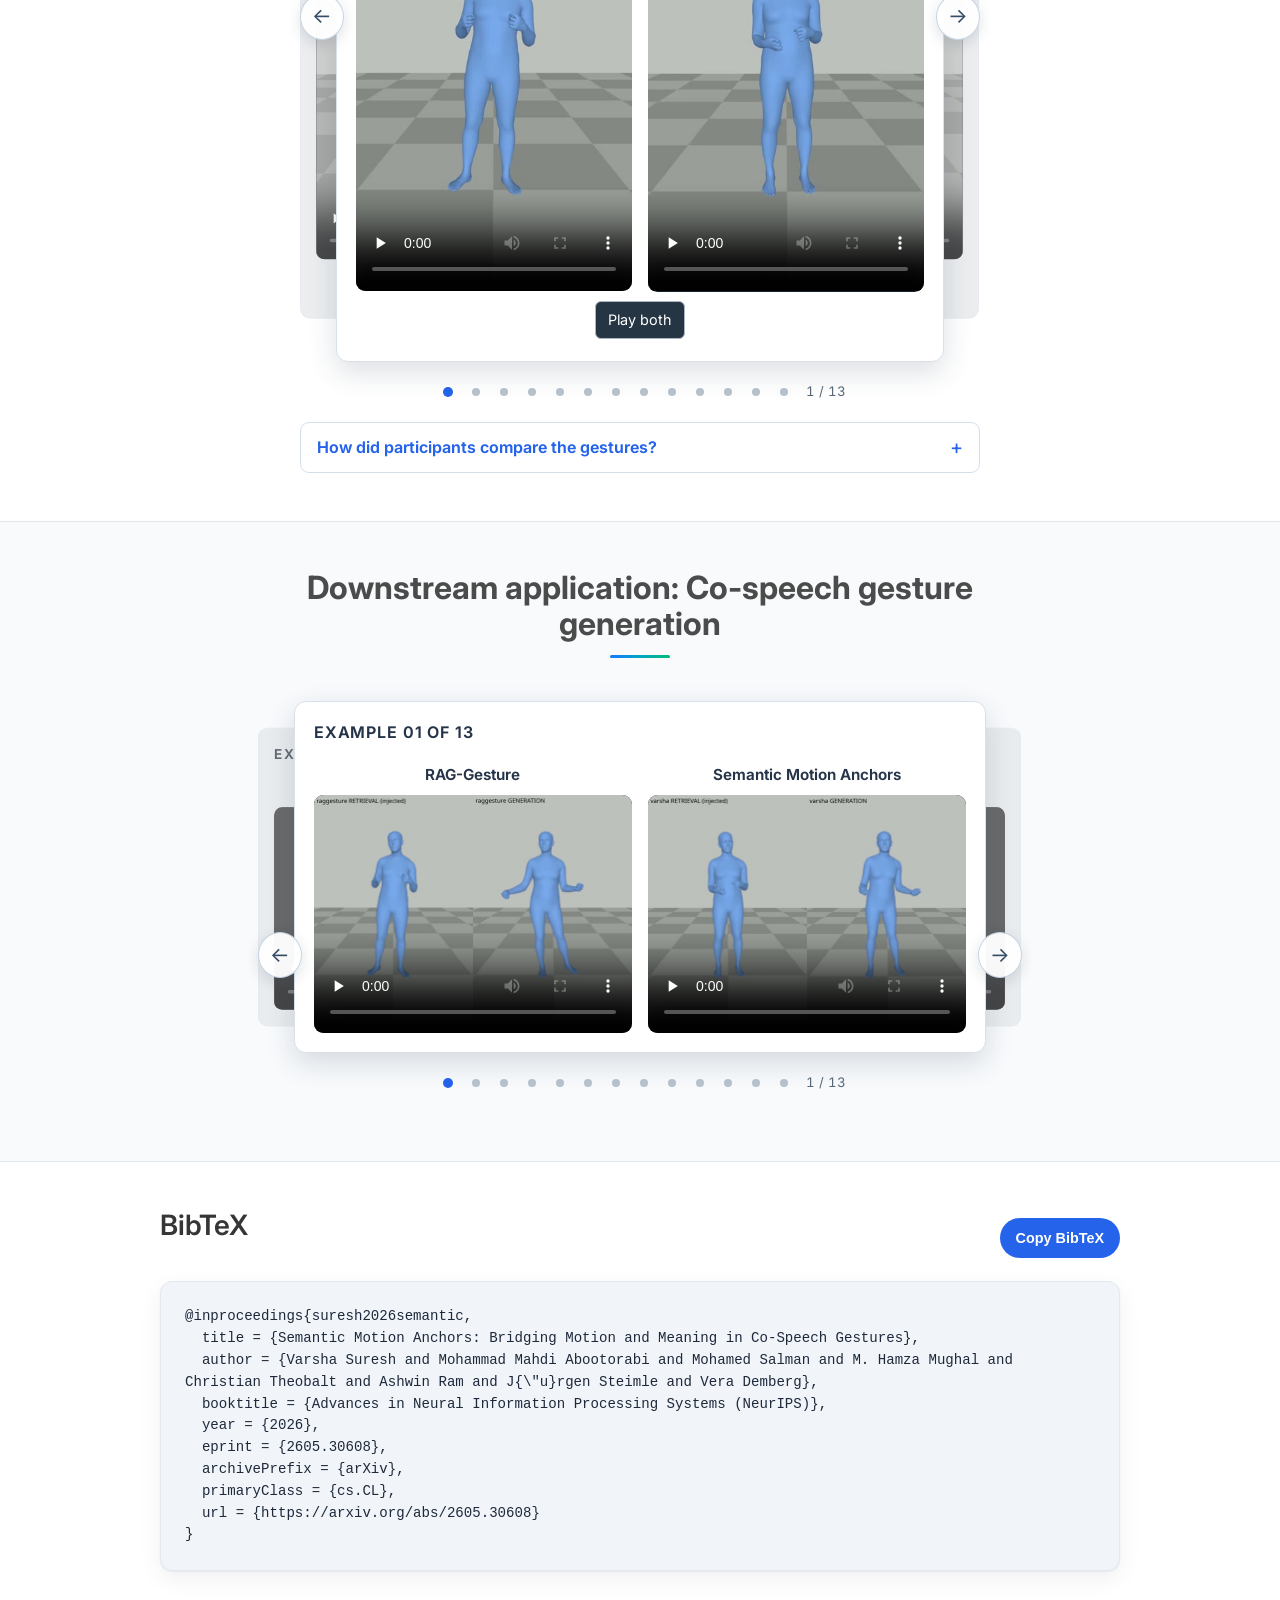
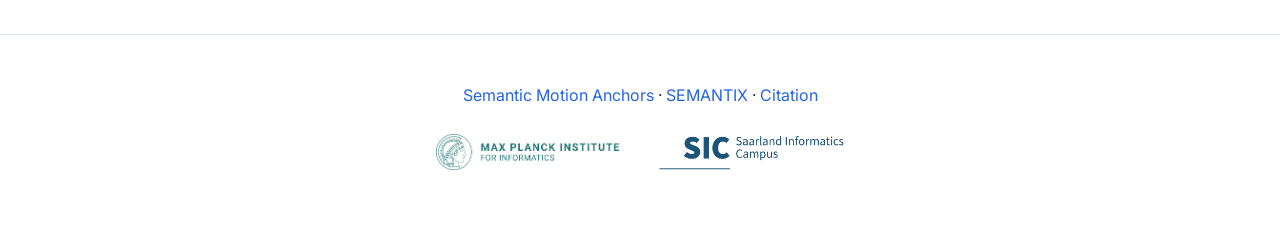
==== commit 5a8df243: "Separate retrieval and generation galleries and remove TED examples" ====
--- a/index.html
+++ b/index.html
@@ -1,4 +1,4 @@
-<!doctype html><html lang="en"><head><meta charset="utf-8"><meta name="viewport" content="width=device-width,initial-scale=1"><title>Semantic Motion Anchors: Bridging Motion and Meaning in Co-Speech Gestures</title><meta name="description" content="Semantic Motion Anchors: paper, qualitative retrieval examples, gesture generation videos and SEMANTIX."><link rel="icon" href="images/logos/mpi_favicon.png"><link rel="stylesheet" href="css/bulma.min.css"><link rel="stylesheet" href="css/mustreason.css"><link rel="stylesheet" href="css/research-flow.css?v=result-details-1"><script defer src="js/project.js"></script><script defer src="js/comparisons.js?v=study-album"></script><link rel="stylesheet" href="css/local-gallery.css?v=study-album"><script defer src="js/local-gallery.js?v=study-album"></script><link rel="stylesheet" href="css/motivation-figure.css"><link rel="preconnect" href="https://fonts.googleapis.com"><link rel="preconnect" href="https://fonts.gstatic.com" crossorigin><link href="https://fonts.googleapis.com/css2?family=Inter:wght@400;500;600;700;800&display=swap" rel="stylesheet"><link rel="stylesheet" href="css/refine.css?v=4"></head><body><a class="skip" href="#main">Skip to content</a><main id="main"><section class="hero">
+<!doctype html><html lang="en"><head><meta charset="utf-8"><meta name="viewport" content="width=device-width,initial-scale=1"><title>Semantic Motion Anchors: Bridging Motion and Meaning in Co-Speech Gestures</title><meta name="description" content="Semantic Motion Anchors: paper, qualitative retrieval examples, gesture generation videos and SEMANTIX."><link rel="icon" href="images/logos/mpi_favicon.png"><link rel="stylesheet" href="css/bulma.min.css"><link rel="stylesheet" href="css/mustreason.css"><link rel="stylesheet" href="css/research-flow.css?v=result-details-1"><script defer src="js/project.js"></script><script defer src="js/comparisons.js?v=separate-demos"></script><link rel="stylesheet" href="css/local-gallery.css?v=separate-demos"><script defer src="js/local-gallery.js?v=separate-demos"></script><link rel="stylesheet" href="css/motivation-figure.css"><link rel="preconnect" href="https://fonts.googleapis.com"><link rel="preconnect" href="https://fonts.gstatic.com" crossorigin><link href="https://fonts.googleapis.com/css2?family=Inter:wght@400;500;600;700;800&display=swap" rel="stylesheet"><link rel="stylesheet" href="css/refine.css?v=4"></head><body><a class="skip" href="#main">Skip to content</a><main id="main"><section class="hero">
 <div class="hero-body">
 <div class="container is-max-desktop">
 <div class="columns is-centered">
@@ -100,172 +100,156 @@
 <div class="column is-four-fifths"><h2 class="title is-3 has-text-centered">Retrieval results</h2><p class="tagline">On BEAT2, semantic motion anchors raise text-to-gesture Recall@1 from <strong><span class="metric-value">39.1%</span> to <span class="metric-value">42.3%</span></strong> over direct text–motion alignment, an 8.2% relative improvement.</p><details class="research-disclosure" id="retrieval-scores"><summary>Compare exact retrieval scores</summary><div class="research-detail-body"><p>Each query ranks 856 candidates. Recall@K is the percentage of queries whose paired match appears in the first K results. MRR measures the reciprocal rank of that match, averaged across queries and shown on a 0–100 scale. Higher is better for all four metrics.</p><fieldset class="direction-picker"><legend>Retrieval direction</legend><input aria-controls="direction-tables" checked="" class="direction-choice" id="dir-text-first" name="result-direction" type="radio"/><label for="dir-text-first">Text → Gesture</label><input aria-controls="direction-tables" class="direction-choice" id="dir-gesture-first" name="result-direction" type="radio"/><label for="dir-gesture-first">Gesture → Text</label><div id="direction-tables"><div aria-label="Text-to-gesture scores" class="result-table-wrap text-first" role="region" tabindex="0"><table class="metric-table"><caption>Text-to-gesture retrieval · BEAT2</caption><thead><tr><th scope="col">Method</th><th scope="col">R@1</th><th scope="col">R@5</th><th scope="col">R@10</th><th scope="col">MRR</th></tr></thead><tbody><tr><th scope="row">GestureDiffuCLIP</th><td>33.8</td><td>57.5</td><td>67.2</td><td>45.1</td></tr><tr><th scope="row">TMR</th><td>39.1</td><td>58.7</td><td>66.4</td><td>48.6</td></tr><tr><th scope="row">JEGAL</th><td>39.3</td><td>59.3</td><td>66.8</td><td>48.9</td></tr><tr><th scope="row">Text Contrastive</th><td>39.1</td><td>58.7</td><td>66.3</td><td>48.5</td></tr><tr class="our-method"><th scope="row">Semantic Motion Anchors (Ours)</th><td>42.3<sup>†</sup></td><td>62.5<sup>†</sup></td><td>69.5<sup>**</sup></td><td>51.9<sup>†</sup></td></tr></tbody></table></div><div aria-label="Gesture-to-text scores" class="result-table-wrap gesture-first" role="region" tabindex="0"><table class="metric-table"><caption>Gesture-to-text retrieval · BEAT2</caption><thead><tr><th scope="col">Method</th><th scope="col">R@1</th><th scope="col">R@5</th><th scope="col">R@10</th><th scope="col">MRR</th></tr></thead><tbody><tr><th scope="row">GestureDiffuCLIP</th><td>32.3</td><td>57.4</td><td>66.6</td><td>44.0</td></tr><tr><th scope="row">TMR</th><td>37.4</td><td>57.7</td><td>65.7</td><td>47.0</td></tr><tr><th scope="row">JEGAL</th><td>36.6</td><td>58.4</td><td>66.6</td><td>47.0</td></tr><tr><th scope="row">Text Contrastive</th><td>37.2</td><td>57.5</td><td>65.4</td><td>47.0</td></tr><tr class="our-method"><th scope="row">Semantic Motion Anchors (Ours)</th><td>41.8<sup>†</sup></td><td>62.0<sup>†</sup></td><td>68.9<sup>†</sup></td><td>51.4<sup>†</sup></td></tr></tbody></table></div></div></fieldset><p class="metric-key">Compared with Text Contrastive (paired t-test): <b>**</b> p &lt; 0.01; <b>†</b> p &lt; 0.001.</p></div></details><details class="research-disclosure" id="intent-match-rates"><summary>Explore match rates by gesture intent</summary><div class="research-detail-body"><p>A retrieved clip can differ from the paired clip but express the same intent. This measure counts how often the first retrieved clip has the same intent label as the paired gesture.</p><div aria-label="Match rates by intent" class="result-table-wrap" role="region" tabindex="0"><table class="metric-table match-table"><caption>Top-1 semantic label match rate (%) · BEAT2</caption><thead><tr><th scope="col">Intent</th><th scope="col">Clips</th><th scope="col">Ours</th><th scope="col">Text contrastive</th><th scope="col">Random anchor</th></tr></thead><tbody><tr><th scope="row">Emphasis</th><td>250</td><td>57.2</td><td>52.8</td><td>57.2</td></tr><tr><th scope="row">Discourse</th><td>227</td><td>62.1</td><td>57.7</td><td>61.7</td></tr><tr><th scope="row">Other-reference</th><td>111</td><td>59.5</td><td>56.8</td><td>58.6</td></tr><tr><th scope="row">Self-reference</th><td>92</td><td>52.2</td><td>52.2</td><td>44.6</td></tr><tr><th scope="row">Symbolise</th><td>68</td><td>48.5</td><td>44.1</td><td>44.1</td></tr><tr><th scope="row">Contrast</th><td>24</td><td>50.0</td><td>41.7</td><td>50.0</td></tr><tr><th scope="row">Emotion</th><td>16</td><td>56.2</td><td>43.8</td><td>50.0</td></tr><tr><th scope="row">Uncertainty</th><td>15</td><td>66.7</td><td>53.3</td><td>60.0</td></tr><tr><th scope="row">Temporal reference</th><td>12</td><td>50.0</td><td>33.3</td><td>50.0</td></tr><tr><th scope="row">Quantification</th><td>11</td><td>45.5</td><td>27.3</td><td>27.3</td></tr><tr><th scope="row">Negation</th><td>10</td><td>50.0</td><td>60.0</td><td>50.0</td></tr><tr><th scope="row">Relativity</th><td>9</td><td>66.7</td><td>55.6</td><td>77.8</td></tr><tr><th scope="row">Enumeration</th><td>6</td><td>33.3</td><td>33.3</td><td>33.3</td></tr><tr><th scope="row">Progression</th><td>3</td><td>0.0</td><td>0.0</td><td>0.0</td></tr><tr><th scope="row">Listing</th><td>2</td><td>50.0</td><td>50.0</td><td>50.0</td></tr></tbody><tfoot><tr><th scope="row">Overall</th><td>856</td><td>56.9</td><td>52.6</td><td>55.1</td></tr></tfoot></table></div></div></details></div>
 </div>
 </div>
-</section><section class="section hero is-small" id="qualitative">
-<div class="container is-max-desktop">
-<div class="columns is-centered">
-<div class="column is-full"><h2 class="title is-3 has-text-centered">Qualitative retrieval examples</h2><div id="examples-paper"><article class="paper-case">
-<header><p class="example-type">Example 1 · Emotion</p>
-<h3 class="spoken-line" id="paper-query-1">“…I miss my relatives and friends the most, I missed the feelings that I’m at home …”</h3></header>
-<div aria-labelledby="paper-query-1" class="method-album" data-carousel="" data-item-name="Card" role="group">
-<div class="method-track"><div class="example-slide method-card" data-label="Ground truth (GT)">
-<div class="clip-slot" role="img" aria-label="Video coming soon"><span class="clip-slot-icon" aria-hidden="true"><svg viewBox="0 0 24 24"><path d="M4 6.5A2.5 2.5 0 0 1 6.5 4h11A2.5 2.5 0 0 1 20 6.5v11a2.5 2.5 0 0 1-2.5 2.5h-11A2.5 2.5 0 0 1 4 17.5v-11zm6.2 2.1v6.8c0 .5.55.8.97.56l5.5-3.4a.65.65 0 0 0 0-1.12l-5.5-3.4a.65.65 0 0 0-.97.56z"/></svg></span><span class="clip-slot-label">Video coming soon</span></div>
-<div class="method-caption"><h4>Ground truth (GT)</h4><p>Both hands rise from waist to chest and spread outward, conveying a sense of home.</p></div></div><div class="example-slide method-card" data-label="Text contrastive">
-<div class="clip-slot" role="img" aria-label="Video coming soon"><span class="clip-slot-icon" aria-hidden="true"><svg viewBox="0 0 24 24"><path d="M4 6.5A2.5 2.5 0 0 1 6.5 4h11A2.5 2.5 0 0 1 20 6.5v11a2.5 2.5 0 0 1-2.5 2.5h-11A2.5 2.5 0 0 1 4 17.5v-11zm6.2 2.1v6.8c0 .5.55.8.97.56l5.5-3.4a.65.65 0 0 0 0-1.12l-5.5-3.4a.65.65 0 0 0-.97.56z"/></svg></span><span class="clip-slot-label">Video coming soon</span></div>
-<div class="method-caption"><h4>Text contrastive</h4><p>One hand moves down and sideways as if drawing attention to a detail.</p></div></div><div class="example-slide method-card" data-label="Random anchor">
-<div class="clip-slot" role="img" aria-label="Video coming soon"><span class="clip-slot-icon" aria-hidden="true"><svg viewBox="0 0 24 24"><path d="M4 6.5A2.5 2.5 0 0 1 6.5 4h11A2.5 2.5 0 0 1 20 6.5v11a2.5 2.5 0 0 1-2.5 2.5h-11A2.5 2.5 0 0 1 4 17.5v-11zm6.2 2.1v6.8c0 .5.55.8.97.56l5.5-3.4a.65.65 0 0 0 0-1.12l-5.5-3.4a.65.65 0 0 0-.97.56z"/></svg></span><span class="clip-slot-label">Video coming soon</span></div>
-<div class="method-caption"><h4>Random anchor</h4><p>Both hands rise, open outward and lower, as if laying out a sequence.</p></div></div><div class="example-slide method-card" data-label="Semantic Motion Anchors (Ours)">
-<div class="clip-slot" role="img" aria-label="Video coming soon"><span class="clip-slot-icon" aria-hidden="true"><svg viewBox="0 0 24 24"><path d="M4 6.5A2.5 2.5 0 0 1 6.5 4h11A2.5 2.5 0 0 1 20 6.5v11a2.5 2.5 0 0 1-2.5 2.5h-11A2.5 2.5 0 0 1 4 17.5v-11zm6.2 2.1v6.8c0 .5.55.8.97.56l5.5-3.4a.65.65 0 0 0 0-1.12l-5.5-3.4a.65.65 0 0 0-.97.56z"/></svg></span><span class="clip-slot-label">Video coming soon</span></div>
-<div class="method-caption"><h4>Semantic Motion Anchors (Ours)</h4><p>Open palms hover near the chest, conveying longing for home.</p></div></div></div>
-<div class="examples-pager" hidden="">
-<button aria-label="Previous card for Emotion" data-step="-1" type="button"><span aria-hidden="true">←</span></button>
-<div class="album-progress"><button aria-label="Show Ground truth (GT)" class="album-dot" data-to="0" title="Ground truth (GT)" type="button"></button><button aria-label="Show Text contrastive" class="album-dot" data-to="1" title="Text contrastive" type="button"></button><button aria-label="Show Random anchor" class="album-dot" data-to="2" title="Random anchor" type="button"></button><button aria-label="Show Semantic Motion Anchors (Ours)" class="album-dot" data-to="3" title="Semantic Motion Anchors (Ours)" type="button"></button><span aria-hidden="true" class="examples-count">1 / 4</span></div>
-<button aria-label="Next card for Emotion" data-step="1" type="button"><span aria-hidden="true">→</span></button>
-</div>
-<span aria-atomic="true" aria-live="polite" class="visually-hidden examples-status"></span></div></article><article class="paper-case">
-<header><p class="example-type">Example 2 · Self-reference</p>
-<h3 class="spoken-line" id="paper-query-2">“…when I'm free I like to listen to music or watch documentary movies…”</h3></header>
-<div aria-labelledby="paper-query-2" class="method-album" data-carousel="" data-item-name="Card" role="group">
-<div class="method-track"><div class="example-slide method-card" data-label="Ground truth (GT)">
-<div class="clip-slot" role="img" aria-label="Video coming soon"><span class="clip-slot-icon" aria-hidden="true"><svg viewBox="0 0 24 24"><path d="M4 6.5A2.5 2.5 0 0 1 6.5 4h11A2.5 2.5 0 0 1 20 6.5v11a2.5 2.5 0 0 1-2.5 2.5h-11A2.5 2.5 0 0 1 4 17.5v-11zm6.2 2.1v6.8c0 .5.55.8.97.56l5.5-3.4a.65.65 0 0 0 0-1.12l-5.5-3.4a.65.65 0 0 0-.97.56z"/></svg></span><span class="clip-slot-label">Video coming soon</span></div>
-<div class="method-caption"><h4>Ground truth (GT)</h4><p>A small outward spread near the waist introduces the speaker’s free-time activities.</p></div></div><div class="example-slide method-card" data-label="Text contrastive / Random anchor">
-<div class="clip-slot" role="img" aria-label="Video coming soon"><span class="clip-slot-icon" aria-hidden="true"><svg viewBox="0 0 24 24"><path d="M4 6.5A2.5 2.5 0 0 1 6.5 4h11A2.5 2.5 0 0 1 20 6.5v11a2.5 2.5 0 0 1-2.5 2.5h-11A2.5 2.5 0 0 1 4 17.5v-11zm6.2 2.1v6.8c0 .5.55.8.97.56l5.5-3.4a.65.65 0 0 0 0-1.12l-5.5-3.4a.65.65 0 0 0-.97.56z"/></svg></span><span class="clip-slot-label">Video coming soon</span></div>
-<div class="method-caption"><h4>Text contrastive / Random anchor</h4><p>A small beat marks the rhythm of a habitual activity.</p></div></div><div class="example-slide method-card" data-label="Semantic Motion Anchors (Ours)">
-<div class="clip-slot" role="img" aria-label="Video coming soon"><span class="clip-slot-icon" aria-hidden="true"><svg viewBox="0 0 24 24"><path d="M4 6.5A2.5 2.5 0 0 1 6.5 4h11A2.5 2.5 0 0 1 20 6.5v11a2.5 2.5 0 0 1-2.5 2.5h-11A2.5 2.5 0 0 1 4 17.5v-11zm6.2 2.1v6.8c0 .5.55.8.97.56l5.5-3.4a.65.65 0 0 0 0-1.12l-5.5-3.4a.65.65 0 0 0-.97.56z"/></svg></span><span class="clip-slot-label">Video coming soon</span></div>
-<div class="method-caption"><h4>Semantic Motion Anchors (Ours)</h4><p>One hand opens toward the speaker, referring to time spent alone.</p></div></div></div>
-<div class="examples-pager" hidden="">
-<button aria-label="Previous card for Self-reference" data-step="-1" type="button"><span aria-hidden="true">←</span></button>
-<div class="album-progress"><button aria-label="Show Ground truth (GT)" class="album-dot" data-to="0" title="Ground truth (GT)" type="button"></button><button aria-label="Show Text contrastive / Random anchor" class="album-dot" data-to="1" title="Text contrastive / Random anchor" type="button"></button><button aria-label="Show Semantic Motion Anchors (Ours)" class="album-dot" data-to="2" title="Semantic Motion Anchors (Ours)" type="button"></button><span aria-hidden="true" class="examples-count">1 / 3</span></div>
-<button aria-label="Next card for Self-reference" data-step="1" type="button"><span aria-hidden="true">→</span></button>
-</div>
-<span aria-atomic="true" aria-live="polite" class="visually-hidden examples-status"></span></div></article></div><p class="crosslink"><a href="dataset.html#examples">View annotated clips in SEMANTIX →</a></p></div>
-</div>
-</div>
-</section><section class="section hero is-light" id="application">
-<div class="container is-max-desktop">
-<div class="columns is-centered has-text-centered">
-<div class="column is-four-fifths"><h2 class="title is-3 has-text-centered">Downstream application: Co-speech gesture generation</h2><p class="tagline">Participants preferred gestures retrieved by our method <strong class="metric-value">72.2%</strong> of the time, compared with <strong class="metric-value">27.8%</strong> for RAG-Gesture.</p><div aria-label="Co-speech gesture generation examples" aria-roledescription="carousel" class="method-album clip-album study-album" data-carousel="" id="comparisons" role="region"><div class="method-track"><article class="example-slide sample study-card" data-example="01">
+</section><section class="section hero" id="retrieval">
+<div class="container is-max-desktop">
+<div class="columns is-centered has-text-centered">
+<div class="column is-four-fifths"><h2 class="title is-3 has-text-centered">Gesture retrieval</h2><p class="tagline">Participants preferred gestures retrieved by our method <strong class="metric-value">72.2%</strong> of the time, compared with <strong class="metric-value">27.8%</strong> for RAG-Gesture.</p><div aria-label="Gesture retrieval examples" aria-roledescription="carousel" class="method-album clip-album study-album" data-carousel="" id="comparisons" role="region"><div class="method-track"><article class="example-slide sample study-card" data-example="01">
 <h3 class="study-example">Example 01 of 13</h3><div class="study-pair retrieved-pair"><div class="video-pair"><figure class="method-video"><figcaption>RAG-Gesture</figcaption>
 <video aria-label="Example 01 of 13, RAG-Gesture, retrieved gesture" controls="" height="960" playsinline="" poster="media/retrieved/01-baseline.jpg" preload="none" src="media/retrieved/01-baseline.mp4" width="640"></video></figure><figure class="method-video"><figcaption>Semantic Motion Anchors</figcaption>
 <video aria-label="Example 01 of 13, Semantic Motion Anchors, retrieved gesture" controls="" height="960" playsinline="" poster="media/retrieved/01-anchors.jpg" preload="none" src="media/retrieved/01-anchors.mp4" width="640"></video></figure></div>
 <div class="gallery-controls" hidden=""><button aria-pressed="false" class="play-pair" type="button">Play both</button></div></div>
-<details class="research-disclosure generation-demo" id="generation-demo"><summary>View generation demo · Example 01</summary>
-<div class="research-detail-body"><div class="study-pair generated-pair"><div class="video-pair"><figure class="method-video"><figcaption>RAG-Gesture</figcaption>
-<video aria-label="Example 01 of 13, RAG-Gesture, retrieved motion on the left and generated motion on the right" controls="" data-poster="media/01-baseline.jpg" height="960" playsinline="" preload="none" src="media/01-baseline.mp4" width="1280"></video></figure><figure class="method-video"><figcaption>Semantic Motion Anchors</figcaption>
-<video aria-label="Example 01 of 13, Semantic Motion Anchors, retrieved motion on the left and generated motion on the right" controls="" data-poster="media/01-anchors.jpg" height="960" playsinline="" preload="none" src="media/01-anchors.mp4" width="1280"></video></figure></div>
-<div class="gallery-controls" hidden=""><button aria-pressed="false" class="play-pair" type="button">Play both</button></div></div></div></details></article><article class="example-slide sample study-card" data-example="02">
+</article><article class="example-slide sample study-card" data-example="02">
 <h3 class="study-example">Example 02 of 13</h3><div class="study-pair retrieved-pair"><div class="video-pair"><figure class="method-video"><figcaption>RAG-Gesture</figcaption>
 <video aria-label="Example 02 of 13, RAG-Gesture, retrieved gesture" controls="" data-poster="media/retrieved/02-baseline.jpg" height="960" playsinline="" preload="none" src="media/retrieved/02-baseline.mp4" width="640"></video></figure><figure class="method-video"><figcaption>Semantic Motion Anchors</figcaption>
 <video aria-label="Example 02 of 13, Semantic Motion Anchors, retrieved gesture" controls="" data-poster="media/retrieved/02-anchors.jpg" height="960" playsinline="" preload="none" src="media/retrieved/02-anchors.mp4" width="640"></video></figure></div>
 <div class="gallery-controls" hidden=""><button aria-pressed="false" class="play-pair" type="button">Play both</button></div></div>
-<details class="research-disclosure generation-demo" id="generation-demo-02"><summary>View generation demo · Example 02</summary>
-<div class="research-detail-body"><div class="study-pair generated-pair"><div class="video-pair"><figure class="method-video"><figcaption>RAG-Gesture</figcaption>
-<video aria-label="Example 02 of 13, RAG-Gesture, retrieved motion on the left and generated motion on the right" controls="" data-poster="media/02-baseline.jpg" height="960" playsinline="" preload="none" src="media/02-baseline.mp4" width="1280"></video></figure><figure class="method-video"><figcaption>Semantic Motion Anchors</figcaption>
-<video aria-label="Example 02 of 13, Semantic Motion Anchors, retrieved motion on the left and generated motion on the right" controls="" data-poster="media/02-anchors.jpg" height="960" playsinline="" preload="none" src="media/02-anchors.mp4" width="1280"></video></figure></div>
-<div class="gallery-controls" hidden=""><button aria-pressed="false" class="play-pair" type="button">Play both</button></div></div></div></details></article><article class="example-slide sample study-card" data-example="03">
+</article><article class="example-slide sample study-card" data-example="03">
 <h3 class="study-example">Example 03 of 13</h3><div class="study-pair retrieved-pair"><div class="video-pair"><figure class="method-video"><figcaption>RAG-Gesture</figcaption>
 <video aria-label="Example 03 of 13, RAG-Gesture, retrieved gesture" controls="" data-poster="media/retrieved/03-baseline.jpg" height="960" playsinline="" preload="none" src="media/retrieved/03-baseline.mp4" width="640"></video></figure><figure class="method-video"><figcaption>Semantic Motion Anchors</figcaption>
 <video aria-label="Example 03 of 13, Semantic Motion Anchors, retrieved gesture" controls="" data-poster="media/retrieved/03-anchors.jpg" height="960" playsinline="" preload="none" src="media/retrieved/03-anchors.mp4" width="640"></video></figure></div>
 <div class="gallery-controls" hidden=""><button aria-pressed="false" class="play-pair" type="button">Play both</button></div></div>
-<details class="research-disclosure generation-demo" id="generation-demo-03"><summary>View generation demo · Example 03</summary>
-<div class="research-detail-body"><div class="study-pair generated-pair"><div class="video-pair"><figure class="method-video"><figcaption>RAG-Gesture</figcaption>
-<video aria-label="Example 03 of 13, RAG-Gesture, retrieved motion on the left and generated motion on the right" controls="" data-poster="media/03-baseline.jpg" height="960" playsinline="" preload="none" src="media/03-baseline.mp4" width="1280"></video></figure><figure class="method-video"><figcaption>Semantic Motion Anchors</figcaption>
-<video aria-label="Example 03 of 13, Semantic Motion Anchors, retrieved motion on the left and generated motion on the right" controls="" data-poster="media/03-anchors.jpg" height="960" playsinline="" preload="none" src="media/03-anchors.mp4" width="1280"></video></figure></div>
-<div class="gallery-controls" hidden=""><button aria-pressed="false" class="play-pair" type="button">Play both</button></div></div></div></details></article><article class="example-slide sample study-card" data-example="04">
+</article><article class="example-slide sample study-card" data-example="04">
 <h3 class="study-example">Example 04 of 13</h3><div class="study-pair retrieved-pair"><div class="video-pair"><figure class="method-video"><figcaption>RAG-Gesture</figcaption>
 <video aria-label="Example 04 of 13, RAG-Gesture, retrieved gesture" controls="" data-poster="media/retrieved/04-baseline.jpg" height="960" playsinline="" preload="none" src="media/retrieved/04-baseline.mp4" width="640"></video></figure><figure class="method-video"><figcaption>Semantic Motion Anchors</figcaption>
 <video aria-label="Example 04 of 13, Semantic Motion Anchors, retrieved gesture" controls="" data-poster="media/retrieved/04-anchors.jpg" height="960" playsinline="" preload="none" src="media/retrieved/04-anchors.mp4" width="640"></video></figure></div>
 <div class="gallery-controls" hidden=""><button aria-pressed="false" class="play-pair" type="button">Play both</button></div></div>
-<details class="research-disclosure generation-demo" id="generation-demo-04"><summary>View generation demo · Example 04</summary>
-<div class="research-detail-body"><div class="study-pair generated-pair"><div class="video-pair"><figure class="method-video"><figcaption>RAG-Gesture</figcaption>
-<video aria-label="Example 04 of 13, RAG-Gesture, retrieved motion on the left and generated motion on the right" controls="" data-poster="media/04-baseline.jpg" height="960" playsinline="" preload="none" src="media/04-baseline.mp4" width="1280"></video></figure><figure class="method-video"><figcaption>Semantic Motion Anchors</figcaption>
-<video aria-label="Example 04 of 13, Semantic Motion Anchors, retrieved motion on the left and generated motion on the right" controls="" data-poster="media/04-anchors.jpg" height="960" playsinline="" preload="none" src="media/04-anchors.mp4" width="1280"></video></figure></div>
-<div class="gallery-controls" hidden=""><button aria-pressed="false" class="play-pair" type="button">Play both</button></div></div></div></details></article><article class="example-slide sample study-card" data-example="05">
+</article><article class="example-slide sample study-card" data-example="05">
 <h3 class="study-example">Example 05 of 13</h3><div class="study-pair retrieved-pair"><div class="video-pair"><figure class="method-video"><figcaption>RAG-Gesture</figcaption>
 <video aria-label="Example 05 of 13, RAG-Gesture, retrieved gesture" controls="" data-poster="media/retrieved/05-baseline.jpg" height="960" playsinline="" preload="none" src="media/retrieved/05-baseline.mp4" width="640"></video></figure><figure class="method-video"><figcaption>Semantic Motion Anchors</figcaption>
 <video aria-label="Example 05 of 13, Semantic Motion Anchors, retrieved gesture" controls="" data-poster="media/retrieved/05-anchors.jpg" height="960" playsinline="" preload="none" src="media/retrieved/05-anchors.mp4" width="640"></video></figure></div>
 <div class="gallery-controls" hidden=""><button aria-pressed="false" class="play-pair" type="button">Play both</button></div></div>
-<details class="research-disclosure generation-demo" id="generation-demo-05"><summary>View generation demo · Example 05</summary>
-<div class="research-detail-body"><div class="study-pair generated-pair"><div class="video-pair"><figure class="method-video"><figcaption>RAG-Gesture</figcaption>
-<video aria-label="Example 05 of 13, RAG-Gesture, retrieved motion on the left and generated motion on the right" controls="" data-poster="media/05-baseline.jpg" height="960" playsinline="" preload="none" src="media/05-baseline.mp4" width="1280"></video></figure><figure class="method-video"><figcaption>Semantic Motion Anchors</figcaption>
-<video aria-label="Example 05 of 13, Semantic Motion Anchors, retrieved motion on the left and generated motion on the right" controls="" data-poster="media/05-anchors.jpg" height="960" playsinline="" preload="none" src="media/05-anchors.mp4" width="1280"></video></figure></div>
-<div class="gallery-controls" hidden=""><button aria-pressed="false" class="play-pair" type="button">Play both</button></div></div></div></details></article><article class="example-slide sample study-card" data-example="06">
+</article><article class="example-slide sample study-card" data-example="06">
 <h3 class="study-example">Example 06 of 13</h3><div class="study-pair retrieved-pair"><div class="video-pair"><figure class="method-video"><figcaption>RAG-Gesture</figcaption>
 <video aria-label="Example 06 of 13, RAG-Gesture, retrieved gesture" controls="" data-poster="media/retrieved/06-baseline.jpg" height="960" playsinline="" preload="none" src="media/retrieved/06-baseline.mp4" width="640"></video></figure><figure class="method-video"><figcaption>Semantic Motion Anchors</figcaption>
 <video aria-label="Example 06 of 13, Semantic Motion Anchors, retrieved gesture" controls="" data-poster="media/retrieved/06-anchors.jpg" height="960" playsinline="" preload="none" src="media/retrieved/06-anchors.mp4" width="640"></video></figure></div>
 <div class="gallery-controls" hidden=""><button aria-pressed="false" class="play-pair" type="button">Play both</button></div></div>
-<details class="research-disclosure generation-demo" id="generation-demo-06"><summary>View generation demo · Example 06</summary>
-<div class="research-detail-body"><div class="study-pair generated-pair"><div class="video-pair"><figure class="method-video"><figcaption>RAG-Gesture</figcaption>
-<video aria-label="Example 06 of 13, RAG-Gesture, retrieved motion on the left and generated motion on the right" controls="" data-poster="media/06-baseline.jpg" height="960" playsinline="" preload="none" src="media/06-baseline.mp4" width="1280"></video></figure><figure class="method-video"><figcaption>Semantic Motion Anchors</figcaption>
-<video aria-label="Example 06 of 13, Semantic Motion Anchors, retrieved motion on the left and generated motion on the right" controls="" data-poster="media/06-anchors.jpg" height="960" playsinline="" preload="none" src="media/06-anchors.mp4" width="1280"></video></figure></div>
-<div class="gallery-controls" hidden=""><button aria-pressed="false" class="play-pair" type="button">Play both</button></div></div></div></details></article><article class="example-slide sample study-card" data-example="07">
+</article><article class="example-slide sample study-card" data-example="07">
 <h3 class="study-example">Example 07 of 13</h3><div class="study-pair retrieved-pair"><div class="video-pair"><figure class="method-video"><figcaption>RAG-Gesture</figcaption>
 <video aria-label="Example 07 of 13, RAG-Gesture, retrieved gesture" controls="" data-poster="media/retrieved/07-baseline.jpg" height="960" playsinline="" preload="none" src="media/retrieved/07-baseline.mp4" width="640"></video></figure><figure class="method-video"><figcaption>Semantic Motion Anchors</figcaption>
 <video aria-label="Example 07 of 13, Semantic Motion Anchors, retrieved gesture" controls="" data-poster="media/retrieved/07-anchors.jpg" height="960" playsinline="" preload="none" src="media/retrieved/07-anchors.mp4" width="640"></video></figure></div>
 <div class="gallery-controls" hidden=""><button aria-pressed="false" class="play-pair" type="button">Play both</button></div></div>
-<details class="research-disclosure generation-demo" id="generation-demo-07"><summary>View generation demo · Example 07</summary>
-<div class="research-detail-body"><div class="study-pair generated-pair"><div class="video-pair"><figure class="method-video"><figcaption>RAG-Gesture</figcaption>
-<video aria-label="Example 07 of 13, RAG-Gesture, retrieved motion on the left and generated motion on the right" controls="" data-poster="media/07-baseline.jpg" height="960" playsinline="" preload="none" src="media/07-baseline.mp4" width="1280"></video></figure><figure class="method-video"><figcaption>Semantic Motion Anchors</figcaption>
-<video aria-label="Example 07 of 13, Semantic Motion Anchors, retrieved motion on the left and generated motion on the right" controls="" data-poster="media/07-anchors.jpg" height="960" playsinline="" preload="none" src="media/07-anchors.mp4" width="1280"></video></figure></div>
-<div class="gallery-controls" hidden=""><button aria-pressed="false" class="play-pair" type="button">Play both</button></div></div></div></details></article><article class="example-slide sample study-card" data-example="08">
+</article><article class="example-slide sample study-card" data-example="08">
 <h3 class="study-example">Example 08 of 13</h3><div class="study-pair retrieved-pair"><div class="video-pair"><figure class="method-video"><figcaption>RAG-Gesture</figcaption>
 <video aria-label="Example 08 of 13, RAG-Gesture, retrieved gesture" controls="" data-poster="media/retrieved/08-baseline.jpg" height="960" playsinline="" preload="none" src="media/retrieved/08-baseline.mp4" width="640"></video></figure><figure class="method-video"><figcaption>Semantic Motion Anchors</figcaption>
 <video aria-label="Example 08 of 13, Semantic Motion Anchors, retrieved gesture" controls="" data-poster="media/retrieved/08-anchors.jpg" height="960" playsinline="" preload="none" src="media/retrieved/08-anchors.mp4" width="640"></video></figure></div>
 <div class="gallery-controls" hidden=""><button aria-pressed="false" class="play-pair" type="button">Play both</button></div></div>
-<details class="research-disclosure generation-demo" id="generation-demo-08"><summary>View generation demo · Example 08</summary>
-<div class="research-detail-body"><div class="study-pair generated-pair"><div class="video-pair"><figure class="method-video"><figcaption>RAG-Gesture</figcaption>
-<video aria-label="Example 08 of 13, RAG-Gesture, retrieved motion on the left and generated motion on the right" controls="" data-poster="media/08-baseline.jpg" height="960" playsinline="" preload="none" src="media/08-baseline.mp4" width="1280"></video></figure><figure class="method-video"><figcaption>Semantic Motion Anchors</figcaption>
-<video aria-label="Example 08 of 13, Semantic Motion Anchors, retrieved motion on the left and generated motion on the right" controls="" data-poster="media/08-anchors.jpg" height="960" playsinline="" preload="none" src="media/08-anchors.mp4" width="1280"></video></figure></div>
-<div class="gallery-controls" hidden=""><button aria-pressed="false" class="play-pair" type="button">Play both</button></div></div></div></details></article><article class="example-slide sample study-card" data-example="09">
+</article><article class="example-slide sample study-card" data-example="09">
 <h3 class="study-example">Example 09 of 13</h3><div class="study-pair retrieved-pair"><div class="video-pair"><figure class="method-video"><figcaption>RAG-Gesture</figcaption>
 <video aria-label="Example 09 of 13, RAG-Gesture, retrieved gesture" controls="" data-poster="media/retrieved/09-baseline.jpg" height="960" playsinline="" preload="none" src="media/retrieved/09-baseline.mp4" width="640"></video></figure><figure class="method-video"><figcaption>Semantic Motion Anchors</figcaption>
 <video aria-label="Example 09 of 13, Semantic Motion Anchors, retrieved gesture" controls="" data-poster="media/retrieved/09-anchors.jpg" height="960" playsinline="" preload="none" src="media/retrieved/09-anchors.mp4" width="640"></video></figure></div>
 <div class="gallery-controls" hidden=""><button aria-pressed="false" class="play-pair" type="button">Play both</button></div></div>
-<details class="research-disclosure generation-demo" id="generation-demo-09"><summary>View generation demo · Example 09</summary>
-<div class="research-detail-body"><div class="study-pair generated-pair"><div class="video-pair"><figure class="method-video"><figcaption>RAG-Gesture</figcaption>
-<video aria-label="Example 09 of 13, RAG-Gesture, retrieved motion on the left and generated motion on the right" controls="" data-poster="media/09-baseline.jpg" height="960" playsinline="" preload="none" src="media/09-baseline.mp4" width="1280"></video></figure><figure class="method-video"><figcaption>Semantic Motion Anchors</figcaption>
-<video aria-label="Example 09 of 13, Semantic Motion Anchors, retrieved motion on the left and generated motion on the right" controls="" data-poster="media/09-anchors.jpg" height="960" playsinline="" preload="none" src="media/09-anchors.mp4" width="1280"></video></figure></div>
-<div class="gallery-controls" hidden=""><button aria-pressed="false" class="play-pair" type="button">Play both</button></div></div></div></details></article><article class="example-slide sample study-card" data-example="10">
+</article><article class="example-slide sample study-card" data-example="10">
 <h3 class="study-example">Example 10 of 13</h3><div class="study-pair retrieved-pair"><div class="video-pair"><figure class="method-video"><figcaption>RAG-Gesture</figcaption>
 <video aria-label="Example 10 of 13, RAG-Gesture, retrieved gesture" controls="" data-poster="media/retrieved/10-baseline.jpg" height="960" playsinline="" preload="none" src="media/retrieved/10-baseline.mp4" width="640"></video></figure><figure class="method-video"><figcaption>Semantic Motion Anchors</figcaption>
 <video aria-label="Example 10 of 13, Semantic Motion Anchors, retrieved gesture" controls="" data-poster="media/retrieved/10-anchors.jpg" height="960" playsinline="" preload="none" src="media/retrieved/10-anchors.mp4" width="640"></video></figure></div>
 <div class="gallery-controls" hidden=""><button aria-pressed="false" class="play-pair" type="button">Play both</button></div></div>
-<details class="research-disclosure generation-demo" id="generation-demo-10"><summary>View generation demo · Example 10</summary>
-<div class="research-detail-body"><div class="study-pair generated-pair"><div class="video-pair"><figure class="method-video"><figcaption>RAG-Gesture</figcaption>
-<video aria-label="Example 10 of 13, RAG-Gesture, retrieved motion on the left and generated motion on the right" controls="" data-poster="media/10-baseline.jpg" height="960" playsinline="" preload="none" src="media/10-baseline.mp4" width="1280"></video></figure><figure class="method-video"><figcaption>Semantic Motion Anchors</figcaption>
-<video aria-label="Example 10 of 13, Semantic Motion Anchors, retrieved motion on the left and generated motion on the right" controls="" data-poster="media/10-anchors.jpg" height="960" playsinline="" preload="none" src="media/10-anchors.mp4" width="1280"></video></figure></div>
-<div class="gallery-controls" hidden=""><button aria-pressed="false" class="play-pair" type="button">Play both</button></div></div></div></details></article><article class="example-slide sample study-card" data-example="11">
+</article><article class="example-slide sample study-card" data-example="11">
 <h3 class="study-example">Example 11 of 13</h3><div class="study-pair retrieved-pair"><div class="video-pair"><figure class="method-video"><figcaption>RAG-Gesture</figcaption>
 <video aria-label="Example 11 of 13, RAG-Gesture, retrieved gesture" controls="" data-poster="media/retrieved/11-baseline.jpg" height="960" playsinline="" preload="none" src="media/retrieved/11-baseline.mp4" width="640"></video></figure><figure class="method-video"><figcaption>Semantic Motion Anchors</figcaption>
 <video aria-label="Example 11 of 13, Semantic Motion Anchors, retrieved gesture" controls="" data-poster="media/retrieved/11-anchors.jpg" height="960" playsinline="" preload="none" src="media/retrieved/11-anchors.mp4" width="640"></video></figure></div>
 <div class="gallery-controls" hidden=""><button aria-pressed="false" class="play-pair" type="button">Play both</button></div></div>
-<details class="research-disclosure generation-demo" id="generation-demo-11"><summary>View generation demo · Example 11</summary>
-<div class="research-detail-body"><div class="study-pair generated-pair"><div class="video-pair"><figure class="method-video"><figcaption>RAG-Gesture</figcaption>
-<video aria-label="Example 11 of 13, RAG-Gesture, retrieved motion on the left and generated motion on the right" controls="" data-poster="media/11-baseline.jpg" height="960" playsinline="" preload="none" src="media/11-baseline.mp4" width="1280"></video></figure><figure class="method-video"><figcaption>Semantic Motion Anchors</figcaption>
-<video aria-label="Example 11 of 13, Semantic Motion Anchors, retrieved motion on the left and generated motion on the right" controls="" data-poster="media/11-anchors.jpg" height="960" playsinline="" preload="none" src="media/11-anchors.mp4" width="1280"></video></figure></div>
-<div class="gallery-controls" hidden=""><button aria-pressed="false" class="play-pair" type="button">Play both</button></div></div></div></details></article><article class="example-slide sample study-card" data-example="12">
+</article><article class="example-slide sample study-card" data-example="12">
 <h3 class="study-example">Example 12 of 13</h3><div class="study-pair retrieved-pair"><div class="video-pair"><figure class="method-video"><figcaption>RAG-Gesture</figcaption>
 <video aria-label="Example 12 of 13, RAG-Gesture, retrieved gesture" controls="" data-poster="media/retrieved/12-baseline.jpg" height="960" playsinline="" preload="none" src="media/retrieved/12-baseline.mp4" width="640"></video></figure><figure class="method-video"><figcaption>Semantic Motion Anchors</figcaption>
 <video aria-label="Example 12 of 13, Semantic Motion Anchors, retrieved gesture" controls="" data-poster="media/retrieved/12-anchors.jpg" height="960" playsinline="" preload="none" src="media/retrieved/12-anchors.mp4" width="640"></video></figure></div>
 <div class="gallery-controls" hidden=""><button aria-pressed="false" class="play-pair" type="button">Play both</button></div></div>
-<details class="research-disclosure generation-demo" id="generation-demo-12"><summary>View generation demo · Example 12</summary>
-<div class="research-detail-body"><div class="study-pair generated-pair"><div class="video-pair"><figure class="method-video"><figcaption>RAG-Gesture</figcaption>
-<video aria-label="Example 12 of 13, RAG-Gesture, retrieved motion on the left and generated motion on the right" controls="" data-poster="media/12-baseline.jpg" height="960" playsinline="" preload="none" src="media/12-baseline.mp4" width="1280"></video></figure><figure class="method-video"><figcaption>Semantic Motion Anchors</figcaption>
-<video aria-label="Example 12 of 13, Semantic Motion Anchors, retrieved motion on the left and generated motion on the right" controls="" data-poster="media/12-anchors.jpg" height="960" playsinline="" preload="none" src="media/12-anchors.mp4" width="1280"></video></figure></div>
-<div class="gallery-controls" hidden=""><button aria-pressed="false" class="play-pair" type="button">Play both</button></div></div></div></details></article><article class="example-slide sample study-card" data-example="13">
+</article><article class="example-slide sample study-card" data-example="13">
 <h3 class="study-example">Example 13 of 13</h3><div class="study-pair retrieved-pair"><div class="video-pair"><figure class="method-video"><figcaption>RAG-Gesture</figcaption>
 <video aria-label="Example 13 of 13, RAG-Gesture, retrieved gesture" controls="" data-poster="media/retrieved/13-baseline.jpg" height="960" playsinline="" preload="none" src="media/retrieved/13-baseline.mp4" width="640"></video></figure><figure class="method-video"><figcaption>Semantic Motion Anchors</figcaption>
 <video aria-label="Example 13 of 13, Semantic Motion Anchors, retrieved gesture" controls="" data-poster="media/retrieved/13-anchors.jpg" height="960" playsinline="" preload="none" src="media/retrieved/13-anchors.mp4" width="640"></video></figure></div>
 <div class="gallery-controls" hidden=""><button aria-pressed="false" class="play-pair" type="button">Play both</button></div></div>
-<details class="research-disclosure generation-demo" id="generation-demo-13"><summary>View generation demo · Example 13</summary>
-<div class="research-detail-body"><div class="study-pair generated-pair"><div class="video-pair"><figure class="method-video"><figcaption>RAG-Gesture</figcaption>
+</article></div><div class="examples-pager" hidden="">
+<button aria-label="Previous retrieval example" data-step="-1" type="button"><span aria-hidden="true">←</span></button>
+<div class="album-progress"><select aria-label="Choose a retrieval example" class="study-jump" id="pair-select"><option value="01">Example 01 of 13</option><option value="02">Example 02 of 13</option><option value="03">Example 03 of 13</option><option value="04">Example 04 of 13</option><option value="05">Example 05 of 13</option><option value="06">Example 06 of 13</option><option value="07">Example 07 of 13</option><option value="08">Example 08 of 13</option><option value="09">Example 09 of 13</option><option value="10">Example 10 of 13</option><option value="11">Example 11 of 13</option><option value="12">Example 12 of 13</option><option value="13">Example 13 of 13</option></select><button aria-label="Show Example 01 of 13" class="album-dot" data-to="0" title="Example 01 of 13" type="button"></button><button aria-label="Show Example 02 of 13" class="album-dot" data-to="1" title="Example 02 of 13" type="button"></button><button aria-label="Show Example 03 of 13" class="album-dot" data-to="2" title="Example 03 of 13" type="button"></button><button aria-label="Show Example 04 of 13" class="album-dot" data-to="3" title="Example 04 of 13" type="button"></button><button aria-label="Show Example 05 of 13" class="album-dot" data-to="4" title="Example 05 of 13" type="button"></button><button aria-label="Show Example 06 of 13" class="album-dot" data-to="5" title="Example 06 of 13" type="button"></button><button aria-label="Show Example 07 of 13" class="album-dot" data-to="6" title="Example 07 of 13" type="button"></button><button aria-label="Show Example 08 of 13" class="album-dot" data-to="7" title="Example 08 of 13" type="button"></button><button aria-label="Show Example 09 of 13" class="album-dot" data-to="8" title="Example 09 of 13" type="button"></button><button aria-label="Show Example 10 of 13" class="album-dot" data-to="9" title="Example 10 of 13" type="button"></button><button aria-label="Show Example 11 of 13" class="album-dot" data-to="10" title="Example 11 of 13" type="button"></button><button aria-label="Show Example 12 of 13" class="album-dot" data-to="11" title="Example 12 of 13" type="button"></button><button aria-label="Show Example 13 of 13" class="album-dot" data-to="12" title="Example 13 of 13" type="button"></button><span aria-hidden="true" class="examples-count">1 / 13</span></div>
+<button aria-label="Next retrieval example" data-step="1" type="button"><span aria-hidden="true">→</span></button>
+</div>
+<span aria-atomic="true" class="visually-hidden examples-status" role="status"></span></div><details class="research-disclosure" id="study-design"><summary>How did participants compare the gestures?</summary><div class="research-detail-body"><p>Each of the 32 participants made 10 forced choices between paired gesture animations. For the same spoken query and retrieval database, participants compared the gesture retrieved by RAG-Gesture with the gesture retrieved using semantic motion anchors.</p></div></details></div>
+</div>
+</div>
+</section><section class="section hero is-light" id="application">
+<div class="container is-max-desktop">
+<div class="columns is-centered has-text-centered">
+<div class="column is-four-fifths"><h2 class="title is-3 has-text-centered">Downstream application: Co-speech gesture generation</h2><div aria-label="Co-speech gesture generation examples" aria-roledescription="carousel" class="method-album clip-album study-album" data-carousel="" id="generation-comparisons" role="region"><div class="method-track"><article class="example-slide sample study-card" data-example="01">
+<h3 class="study-example">Example 01 of 13</h3>
+<div class="study-pair generated-pair"><div class="video-pair"><figure class="method-video"><figcaption>RAG-Gesture</figcaption>
+<video aria-label="Example 01 of 13, RAG-Gesture, retrieved motion on the left and generated motion on the right" controls="" height="960" playsinline="" poster="media/01-baseline.jpg" preload="none" src="media/01-baseline.mp4" width="1280"></video></figure><figure class="method-video"><figcaption>Semantic Motion Anchors</figcaption>
+<video aria-label="Example 01 of 13, Semantic Motion Anchors, retrieved motion on the left and generated motion on the right" controls="" height="960" playsinline="" poster="media/01-anchors.jpg" preload="none" src="media/01-anchors.mp4" width="1280"></video></figure></div>
+<div class="gallery-controls" hidden=""><button aria-pressed="false" class="play-pair" type="button">Play both</button></div></div></article><article class="example-slide sample study-card" data-example="02">
+<h3 class="study-example">Example 02 of 13</h3>
+<div class="study-pair generated-pair"><div class="video-pair"><figure class="method-video"><figcaption>RAG-Gesture</figcaption>
+<video aria-label="Example 02 of 13, RAG-Gesture, retrieved motion on the left and generated motion on the right" controls="" data-poster="media/02-baseline.jpg" height="960" playsinline="" preload="none" src="media/02-baseline.mp4" width="1280"></video></figure><figure class="method-video"><figcaption>Semantic Motion Anchors</figcaption>
+<video aria-label="Example 02 of 13, Semantic Motion Anchors, retrieved motion on the left and generated motion on the right" controls="" data-poster="media/02-anchors.jpg" height="960" playsinline="" preload="none" src="media/02-anchors.mp4" width="1280"></video></figure></div>
+<div class="gallery-controls" hidden=""><button aria-pressed="false" class="play-pair" type="button">Play both</button></div></div></article><article class="example-slide sample study-card" data-example="03">
+<h3 class="study-example">Example 03 of 13</h3>
+<div class="study-pair generated-pair"><div class="video-pair"><figure class="method-video"><figcaption>RAG-Gesture</figcaption>
+<video aria-label="Example 03 of 13, RAG-Gesture, retrieved motion on the left and generated motion on the right" controls="" data-poster="media/03-baseline.jpg" height="960" playsinline="" preload="none" src="media/03-baseline.mp4" width="1280"></video></figure><figure class="method-video"><figcaption>Semantic Motion Anchors</figcaption>
+<video aria-label="Example 03 of 13, Semantic Motion Anchors, retrieved motion on the left and generated motion on the right" controls="" data-poster="media/03-anchors.jpg" height="960" playsinline="" preload="none" src="media/03-anchors.mp4" width="1280"></video></figure></div>
+<div class="gallery-controls" hidden=""><button aria-pressed="false" class="play-pair" type="button">Play both</button></div></div></article><article class="example-slide sample study-card" data-example="04">
+<h3 class="study-example">Example 04 of 13</h3>
+<div class="study-pair generated-pair"><div class="video-pair"><figure class="method-video"><figcaption>RAG-Gesture</figcaption>
+<video aria-label="Example 04 of 13, RAG-Gesture, retrieved motion on the left and generated motion on the right" controls="" data-poster="media/04-baseline.jpg" height="960" playsinline="" preload="none" src="media/04-baseline.mp4" width="1280"></video></figure><figure class="method-video"><figcaption>Semantic Motion Anchors</figcaption>
+<video aria-label="Example 04 of 13, Semantic Motion Anchors, retrieved motion on the left and generated motion on the right" controls="" data-poster="media/04-anchors.jpg" height="960" playsinline="" preload="none" src="media/04-anchors.mp4" width="1280"></video></figure></div>
+<div class="gallery-controls" hidden=""><button aria-pressed="false" class="play-pair" type="button">Play both</button></div></div></article><article class="example-slide sample study-card" data-example="05">
+<h3 class="study-example">Example 05 of 13</h3>
+<div class="study-pair generated-pair"><div class="video-pair"><figure class="method-video"><figcaption>RAG-Gesture</figcaption>
+<video aria-label="Example 05 of 13, RAG-Gesture, retrieved motion on the left and generated motion on the right" controls="" data-poster="media/05-baseline.jpg" height="960" playsinline="" preload="none" src="media/05-baseline.mp4" width="1280"></video></figure><figure class="method-video"><figcaption>Semantic Motion Anchors</figcaption>
+<video aria-label="Example 05 of 13, Semantic Motion Anchors, retrieved motion on the left and generated motion on the right" controls="" data-poster="media/05-anchors.jpg" height="960" playsinline="" preload="none" src="media/05-anchors.mp4" width="1280"></video></figure></div>
+<div class="gallery-controls" hidden=""><button aria-pressed="false" class="play-pair" type="button">Play both</button></div></div></article><article class="example-slide sample study-card" data-example="06">
+<h3 class="study-example">Example 06 of 13</h3>
+<div class="study-pair generated-pair"><div class="video-pair"><figure class="method-video"><figcaption>RAG-Gesture</figcaption>
+<video aria-label="Example 06 of 13, RAG-Gesture, retrieved motion on the left and generated motion on the right" controls="" data-poster="media/06-baseline.jpg" height="960" playsinline="" preload="none" src="media/06-baseline.mp4" width="1280"></video></figure><figure class="method-video"><figcaption>Semantic Motion Anchors</figcaption>
+<video aria-label="Example 06 of 13, Semantic Motion Anchors, retrieved motion on the left and generated motion on the right" controls="" data-poster="media/06-anchors.jpg" height="960" playsinline="" preload="none" src="media/06-anchors.mp4" width="1280"></video></figure></div>
+<div class="gallery-controls" hidden=""><button aria-pressed="false" class="play-pair" type="button">Play both</button></div></div></article><article class="example-slide sample study-card" data-example="07">
+<h3 class="study-example">Example 07 of 13</h3>
+<div class="study-pair generated-pair"><div class="video-pair"><figure class="method-video"><figcaption>RAG-Gesture</figcaption>
+<video aria-label="Example 07 of 13, RAG-Gesture, retrieved motion on the left and generated motion on the right" controls="" data-poster="media/07-baseline.jpg" height="960" playsinline="" preload="none" src="media/07-baseline.mp4" width="1280"></video></figure><figure class="method-video"><figcaption>Semantic Motion Anchors</figcaption>
+<video aria-label="Example 07 of 13, Semantic Motion Anchors, retrieved motion on the left and generated motion on the right" controls="" data-poster="media/07-anchors.jpg" height="960" playsinline="" preload="none" src="media/07-anchors.mp4" width="1280"></video></figure></div>
+<div class="gallery-controls" hidden=""><button aria-pressed="false" class="play-pair" type="button">Play both</button></div></div></article><article class="example-slide sample study-card" data-example="08">
+<h3 class="study-example">Example 08 of 13</h3>
+<div class="study-pair generated-pair"><div class="video-pair"><figure class="method-video"><figcaption>RAG-Gesture</figcaption>
+<video aria-label="Example 08 of 13, RAG-Gesture, retrieved motion on the left and generated motion on the right" controls="" data-poster="media/08-baseline.jpg" height="960" playsinline="" preload="none" src="media/08-baseline.mp4" width="1280"></video></figure><figure class="method-video"><figcaption>Semantic Motion Anchors</figcaption>
+<video aria-label="Example 08 of 13, Semantic Motion Anchors, retrieved motion on the left and generated motion on the right" controls="" data-poster="media/08-anchors.jpg" height="960" playsinline="" preload="none" src="media/08-anchors.mp4" width="1280"></video></figure></div>
+<div class="gallery-controls" hidden=""><button aria-pressed="false" class="play-pair" type="button">Play both</button></div></div></article><article class="example-slide sample study-card" data-example="09">
+<h3 class="study-example">Example 09 of 13</h3>
+<div class="study-pair generated-pair"><div class="video-pair"><figure class="method-video"><figcaption>RAG-Gesture</figcaption>
+<video aria-label="Example 09 of 13, RAG-Gesture, retrieved motion on the left and generated motion on the right" controls="" data-poster="media/09-baseline.jpg" height="960" playsinline="" preload="none" src="media/09-baseline.mp4" width="1280"></video></figure><figure class="method-video"><figcaption>Semantic Motion Anchors</figcaption>
+<video aria-label="Example 09 of 13, Semantic Motion Anchors, retrieved motion on the left and generated motion on the right" controls="" data-poster="media/09-anchors.jpg" height="960" playsinline="" preload="none" src="media/09-anchors.mp4" width="1280"></video></figure></div>
+<div class="gallery-controls" hidden=""><button aria-pressed="false" class="play-pair" type="button">Play both</button></div></div></article><article class="example-slide sample study-card" data-example="10">
+<h3 class="study-example">Example 10 of 13</h3>
+<div class="study-pair generated-pair"><div class="video-pair"><figure class="method-video"><figcaption>RAG-Gesture</figcaption>
+<video aria-label="Example 10 of 13, RAG-Gesture, retrieved motion on the left and generated motion on the right" controls="" data-poster="media/10-baseline.jpg" height="960" playsinline="" preload="none" src="media/10-baseline.mp4" width="1280"></video></figure><figure class="method-video"><figcaption>Semantic Motion Anchors</figcaption>
+<video aria-label="Example 10 of 13, Semantic Motion Anchors, retrieved motion on the left and generated motion on the right" controls="" data-poster="media/10-anchors.jpg" height="960" playsinline="" preload="none" src="media/10-anchors.mp4" width="1280"></video></figure></div>
+<div class="gallery-controls" hidden=""><button aria-pressed="false" class="play-pair" type="button">Play both</button></div></div></article><article class="example-slide sample study-card" data-example="11">
+<h3 class="study-example">Example 11 of 13</h3>
+<div class="study-pair generated-pair"><div class="video-pair"><figure class="method-video"><figcaption>RAG-Gesture</figcaption>
+<video aria-label="Example 11 of 13, RAG-Gesture, retrieved motion on the left and generated motion on the right" controls="" data-poster="media/11-baseline.jpg" height="960" playsinline="" preload="none" src="media/11-baseline.mp4" width="1280"></video></figure><figure class="method-video"><figcaption>Semantic Motion Anchors</figcaption>
+<video aria-label="Example 11 of 13, Semantic Motion Anchors, retrieved motion on the left and generated motion on the right" controls="" data-poster="media/11-anchors.jpg" height="960" playsinline="" preload="none" src="media/11-anchors.mp4" width="1280"></video></figure></div>
+<div class="gallery-controls" hidden=""><button aria-pressed="false" class="play-pair" type="button">Play both</button></div></div></article><article class="example-slide sample study-card" data-example="12">
+<h3 class="study-example">Example 12 of 13</h3>
+<div class="study-pair generated-pair"><div class="video-pair"><figure class="method-video"><figcaption>RAG-Gesture</figcaption>
+<video aria-label="Example 12 of 13, RAG-Gesture, retrieved motion on the left and generated motion on the right" controls="" data-poster="media/12-baseline.jpg" height="960" playsinline="" preload="none" src="media/12-baseline.mp4" width="1280"></video></figure><figure class="method-video"><figcaption>Semantic Motion Anchors</figcaption>
+<video aria-label="Example 12 of 13, Semantic Motion Anchors, retrieved motion on the left and generated motion on the right" controls="" data-poster="media/12-anchors.jpg" height="960" playsinline="" preload="none" src="media/12-anchors.mp4" width="1280"></video></figure></div>
+<div class="gallery-controls" hidden=""><button aria-pressed="false" class="play-pair" type="button">Play both</button></div></div></article><article class="example-slide sample study-card" data-example="13">
+<h3 class="study-example">Example 13 of 13</h3>
+<div class="study-pair generated-pair"><div class="video-pair"><figure class="method-video"><figcaption>RAG-Gesture</figcaption>
 <video aria-label="Example 13 of 13, RAG-Gesture, retrieved motion on the left and generated motion on the right" controls="" data-poster="media/13-baseline.jpg" height="960" playsinline="" preload="none" src="media/13-baseline.mp4" width="1280"></video></figure><figure class="method-video"><figcaption>Semantic Motion Anchors</figcaption>
 <video aria-label="Example 13 of 13, Semantic Motion Anchors, retrieved motion on the left and generated motion on the right" controls="" data-poster="media/13-anchors.jpg" height="960" playsinline="" preload="none" src="media/13-anchors.mp4" width="1280"></video></figure></div>
-<div class="gallery-controls" hidden=""><button aria-pressed="false" class="play-pair" type="button">Play both</button></div></div></div></details></article></div><div class="examples-pager" hidden="">
-<button aria-label="Previous comparison example" data-step="-1" type="button"><span aria-hidden="true">←</span></button>
-<div class="album-progress"><select aria-label="Choose a comparison example" class="study-jump" id="pair-select"><option value="01">Example 01 of 13</option><option value="02">Example 02 of 13</option><option value="03">Example 03 of 13</option><option value="04">Example 04 of 13</option><option value="05">Example 05 of 13</option><option value="06">Example 06 of 13</option><option value="07">Example 07 of 13</option><option value="08">Example 08 of 13</option><option value="09">Example 09 of 13</option><option value="10">Example 10 of 13</option><option value="11">Example 11 of 13</option><option value="12">Example 12 of 13</option><option value="13">Example 13 of 13</option></select><button aria-label="Show Example 01 of 13" class="album-dot" data-to="0" title="Example 01 of 13" type="button"></button><button aria-label="Show Example 02 of 13" class="album-dot" data-to="1" title="Example 02 of 13" type="button"></button><button aria-label="Show Example 03 of 13" class="album-dot" data-to="2" title="Example 03 of 13" type="button"></button><button aria-label="Show Example 04 of 13" class="album-dot" data-to="3" title="Example 04 of 13" type="button"></button><button aria-label="Show Example 05 of 13" class="album-dot" data-to="4" title="Example 05 of 13" type="button"></button><button aria-label="Show Example 06 of 13" class="album-dot" data-to="5" title="Example 06 of 13" type="button"></button><button aria-label="Show Example 07 of 13" class="album-dot" data-to="6" title="Example 07 of 13" type="button"></button><button aria-label="Show Example 08 of 13" class="album-dot" data-to="7" title="Example 08 of 13" type="button"></button><button aria-label="Show Example 09 of 13" class="album-dot" data-to="8" title="Example 09 of 13" type="button"></button><button aria-label="Show Example 10 of 13" class="album-dot" data-to="9" title="Example 10 of 13" type="button"></button><button aria-label="Show Example 11 of 13" class="album-dot" data-to="10" title="Example 11 of 13" type="button"></button><button aria-label="Show Example 12 of 13" class="album-dot" data-to="11" title="Example 12 of 13" type="button"></button><button aria-label="Show Example 13 of 13" class="album-dot" data-to="12" title="Example 13 of 13" type="button"></button><span aria-hidden="true" class="examples-count">1 / 13</span></div>
-<button aria-label="Next comparison example" data-step="1" type="button"><span aria-hidden="true">→</span></button>
-</div>
-<span aria-atomic="true" class="visually-hidden examples-status" role="status"></span></div><details class="research-disclosure" id="study-design"><summary>How did participants compare the gestures?</summary><div class="research-detail-body"><p>Each of the 32 participants made 10 forced choices between paired gesture animations. For the same spoken query and retrieval database, participants compared the gesture retrieved by RAG-Gesture with the gesture retrieved using semantic motion anchors.</p></div></details></div>
+<div class="gallery-controls" hidden=""><button aria-pressed="false" class="play-pair" type="button">Play both</button></div></div></article></div><div class="examples-pager" hidden="">
+<button aria-label="Previous generation example" data-step="-1" type="button"><span aria-hidden="true">←</span></button>
+<div class="album-progress"><select aria-label="Choose a generation example" class="study-jump" id="generation-pair-select"><option value="01">Example 01 of 13</option><option value="02">Example 02 of 13</option><option value="03">Example 03 of 13</option><option value="04">Example 04 of 13</option><option value="05">Example 05 of 13</option><option value="06">Example 06 of 13</option><option value="07">Example 07 of 13</option><option value="08">Example 08 of 13</option><option value="09">Example 09 of 13</option><option value="10">Example 10 of 13</option><option value="11">Example 11 of 13</option><option value="12">Example 12 of 13</option><option value="13">Example 13 of 13</option></select><button aria-label="Show Example 01 of 13" class="album-dot" data-to="0" title="Example 01 of 13" type="button"></button><button aria-label="Show Example 02 of 13" class="album-dot" data-to="1" title="Example 02 of 13" type="button"></button><button aria-label="Show Example 03 of 13" class="album-dot" data-to="2" title="Example 03 of 13" type="button"></button><button aria-label="Show Example 04 of 13" class="album-dot" data-to="3" title="Example 04 of 13" type="button"></button><button aria-label="Show Example 05 of 13" class="album-dot" data-to="4" title="Example 05 of 13" type="button"></button><button aria-label="Show Example 06 of 13" class="album-dot" data-to="5" title="Example 06 of 13" type="button"></button><button aria-label="Show Example 07 of 13" class="album-dot" data-to="6" title="Example 07 of 13" type="button"></button><button aria-label="Show Example 08 of 13" class="album-dot" data-to="7" title="Example 08 of 13" type="button"></button><button aria-label="Show Example 09 of 13" class="album-dot" data-to="8" title="Example 09 of 13" type="button"></button><button aria-label="Show Example 10 of 13" class="album-dot" data-to="9" title="Example 10 of 13" type="button"></button><button aria-label="Show Example 11 of 13" class="album-dot" data-to="10" title="Example 11 of 13" type="button"></button><button aria-label="Show Example 12 of 13" class="album-dot" data-to="11" title="Example 12 of 13" type="button"></button><button aria-label="Show Example 13 of 13" class="album-dot" data-to="12" title="Example 13 of 13" type="button"></button><span aria-hidden="true" class="examples-count">1 / 13</span></div>
+<button aria-label="Next generation example" data-step="1" type="button"><span aria-hidden="true">→</span></button>
+</div>
+<span aria-atomic="true" class="visually-hidden examples-status" role="status"></span></div></div>
 </div>
 </div>
 </section><section class="section" id="citation">
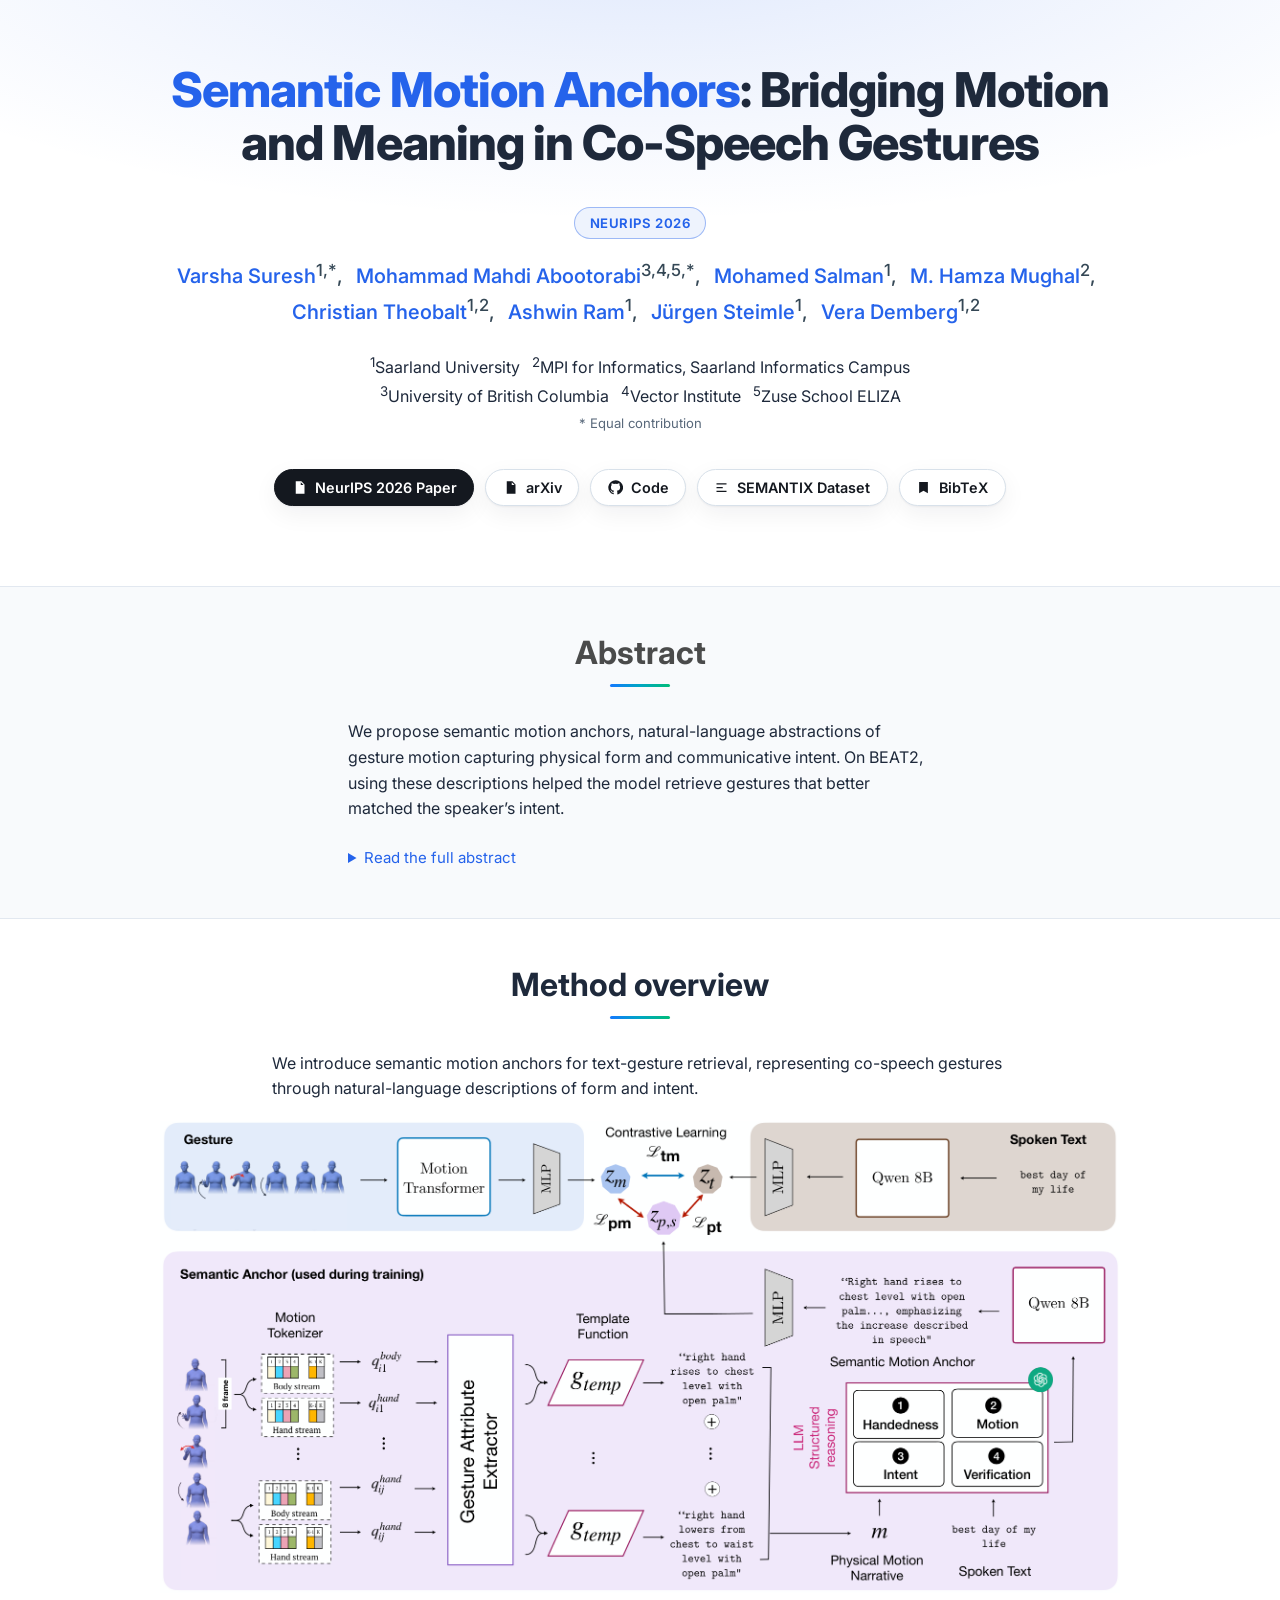
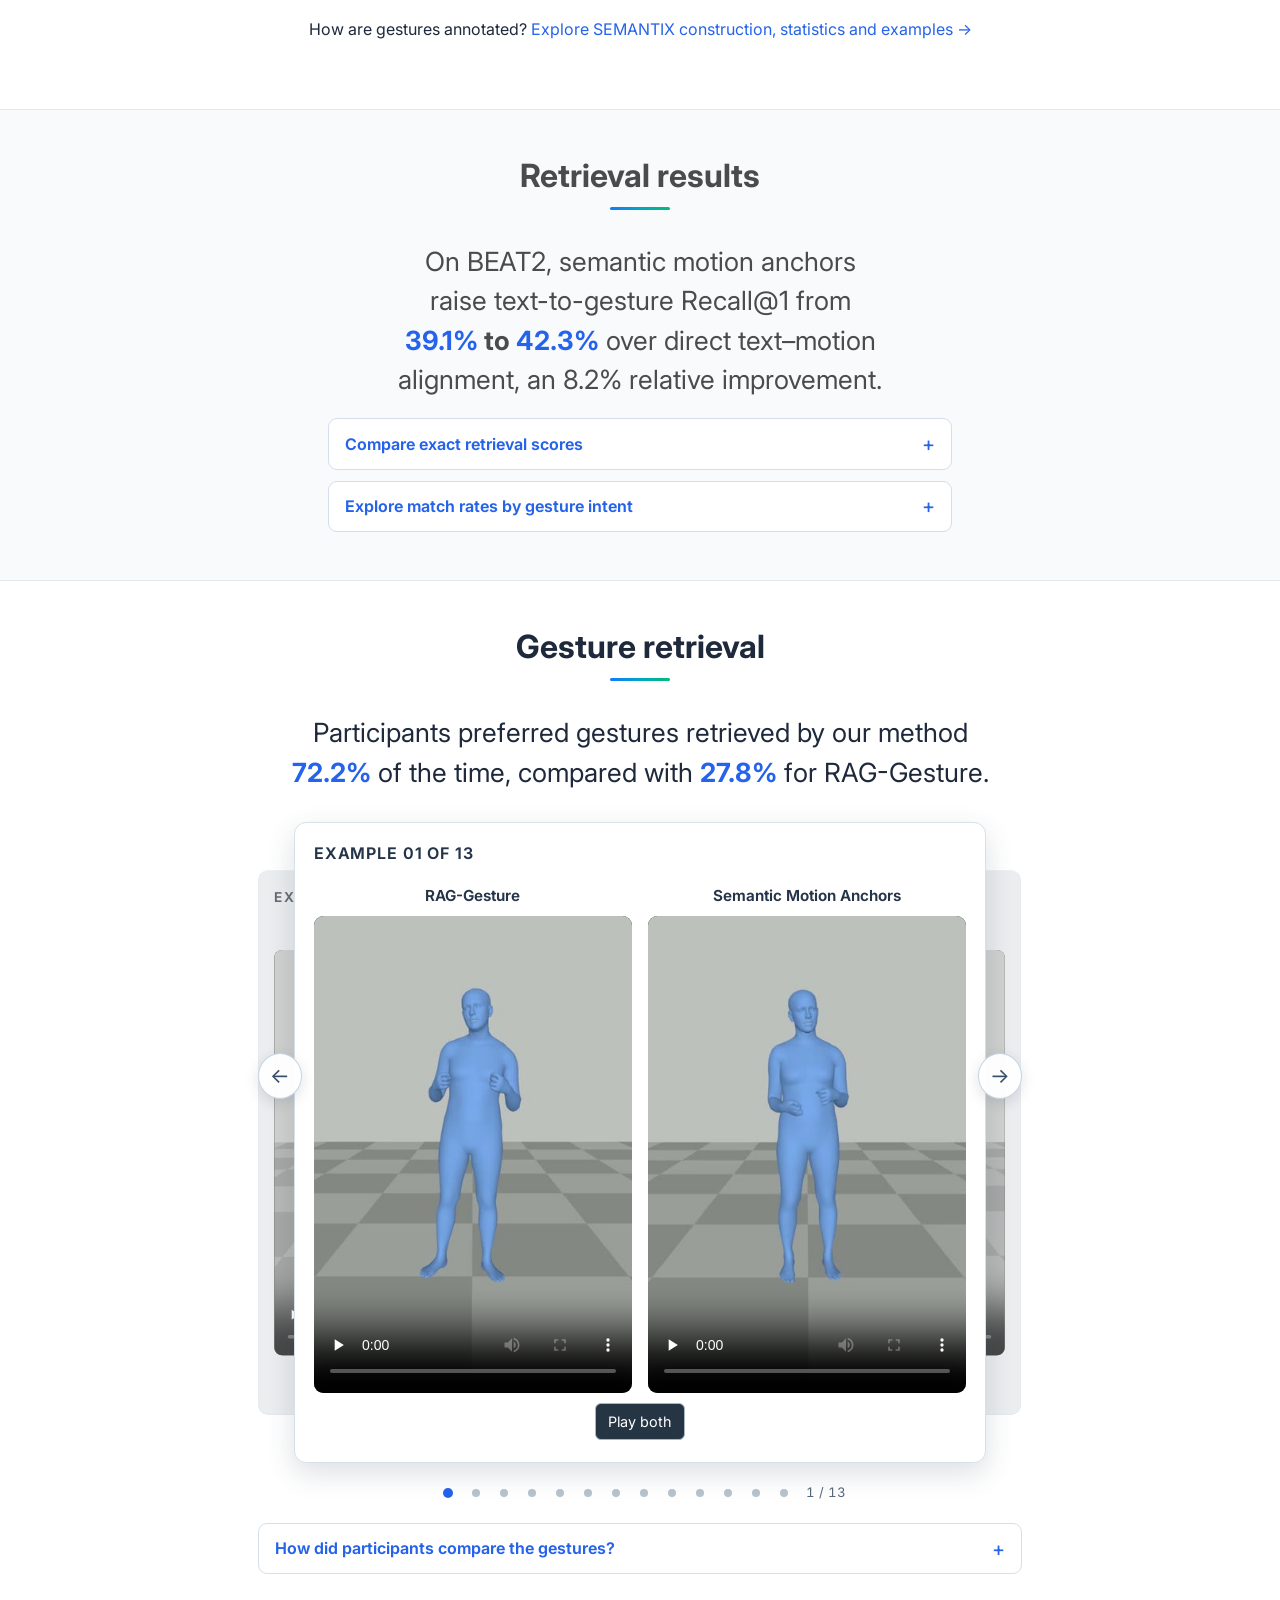
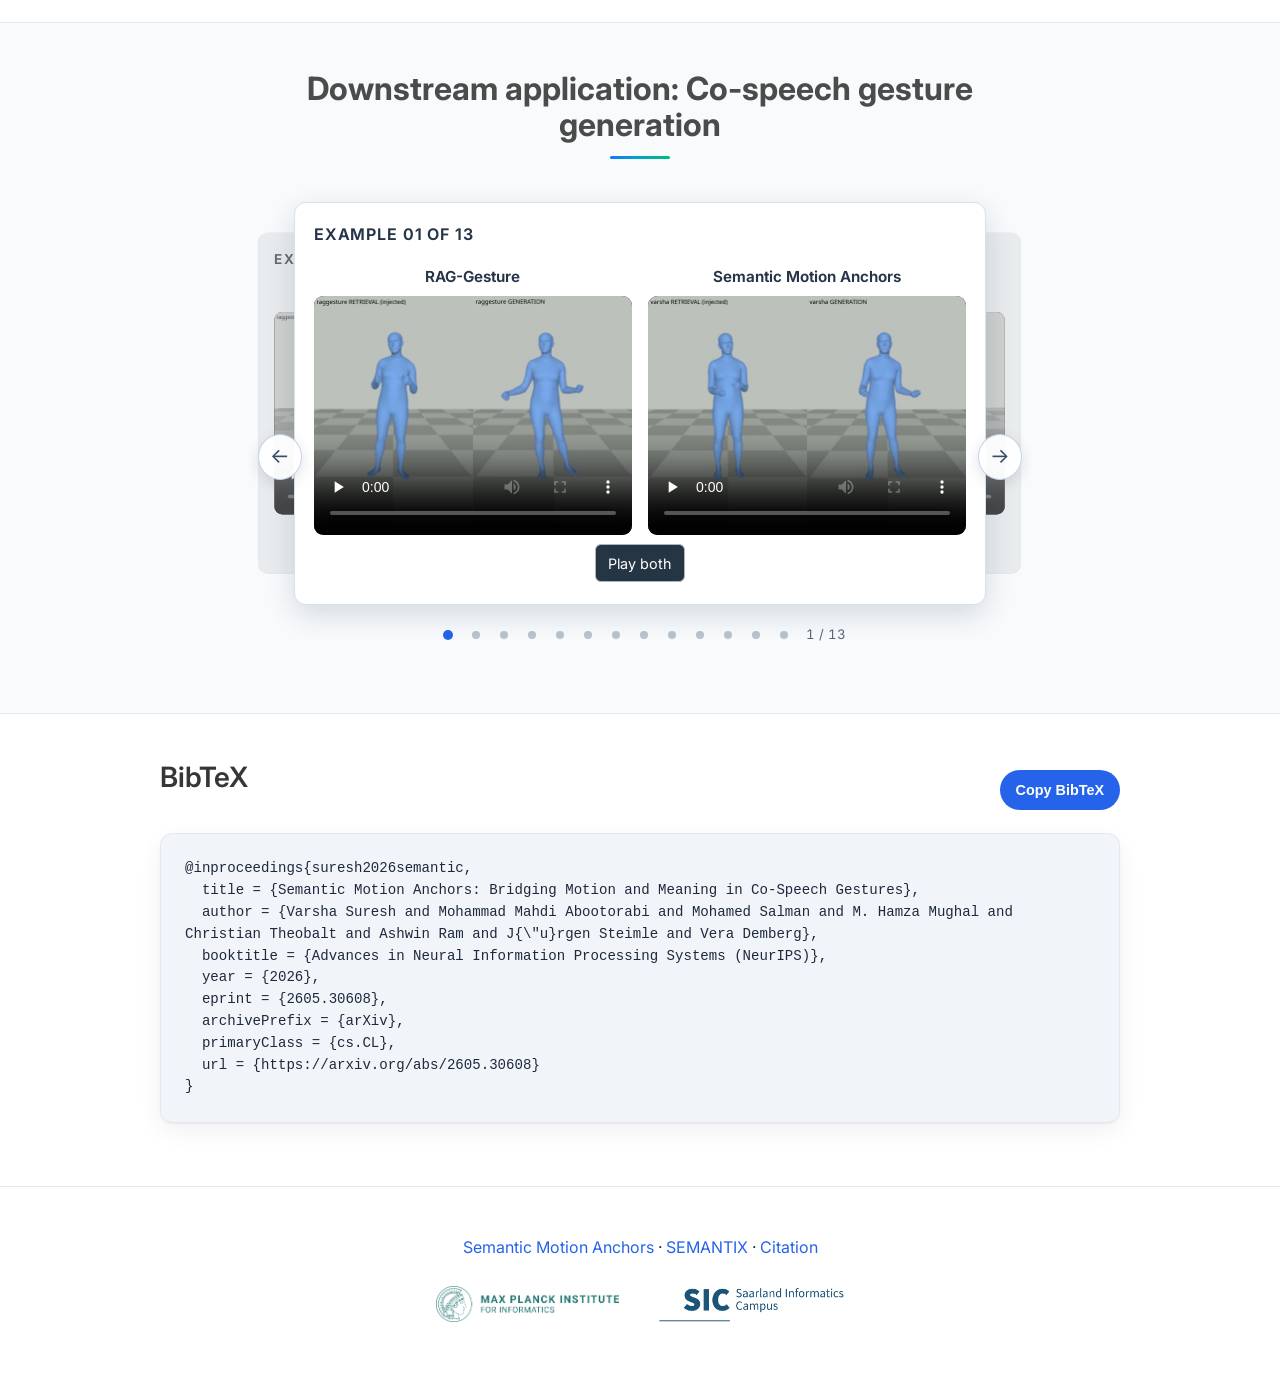
==== commit eac8d8b0: "Remove the motivation illustration from the paper homepage" ====
--- a/index.html
+++ b/index.html
@@ -1,4 +1,4 @@
-<!doctype html><html lang="en"><head><meta charset="utf-8"><meta name="viewport" content="width=device-width,initial-scale=1"><title>Semantic Motion Anchors: Bridging Motion and Meaning in Co-Speech Gestures</title><meta name="description" content="Semantic Motion Anchors: paper, qualitative retrieval examples, gesture generation videos and SEMANTIX."><link rel="icon" href="images/logos/mpi_favicon.png"><link rel="stylesheet" href="css/bulma.min.css"><link rel="stylesheet" href="css/mustreason.css"><link rel="stylesheet" href="css/research-flow.css?v=result-details-1"><script defer src="js/project.js"></script><script defer src="js/comparisons.js?v=separate-demos"></script><link rel="stylesheet" href="css/local-gallery.css?v=separate-demos"><script defer src="js/local-gallery.js?v=separate-demos"></script><link rel="stylesheet" href="css/motivation-figure.css"><link rel="preconnect" href="https://fonts.googleapis.com"><link rel="preconnect" href="https://fonts.gstatic.com" crossorigin><link href="https://fonts.googleapis.com/css2?family=Inter:wght@400;500;600;700;800&display=swap" rel="stylesheet"><link rel="stylesheet" href="css/refine.css?v=4"></head><body><a class="skip" href="#main">Skip to content</a><main id="main"><section class="hero">
+<!doctype html><html lang="en"><head><meta charset="utf-8"><meta name="viewport" content="width=device-width,initial-scale=1"><title>Semantic Motion Anchors: Bridging Motion and Meaning in Co-Speech Gestures</title><meta name="description" content="Semantic Motion Anchors: paper, qualitative retrieval examples, gesture generation videos and SEMANTIX."><link rel="icon" href="images/logos/mpi_favicon.png"><link rel="stylesheet" href="css/bulma.min.css"><link rel="stylesheet" href="css/mustreason.css"><link rel="stylesheet" href="css/research-flow.css?v=result-details-1"><script defer src="js/project.js"></script><script defer src="js/comparisons.js?v=separate-demos"></script><link rel="stylesheet" href="css/local-gallery.css?v=separate-demos"><script defer src="js/local-gallery.js?v=separate-demos"></script><link rel="preconnect" href="https://fonts.googleapis.com"><link rel="preconnect" href="https://fonts.gstatic.com" crossorigin><link href="https://fonts.googleapis.com/css2?family=Inter:wght@400;500;600;700;800&display=swap" rel="stylesheet"><link rel="stylesheet" href="css/refine.css?v=4"></head><body><a class="skip" href="#main">Skip to content</a><main id="main"><section class="hero">
 <div class="hero-body">
 <div class="container is-max-desktop">
 <div class="columns is-centered">
@@ -12,75 +12,6 @@
 </div></div></div>
 </div>
 </div>
-</div>
-</section><section class="hero teaser" id="motivation">
-<div class="container is-max-desktop">
-<div class="hero-body has-text-centered"><h2 class="title is-3">Motivation</h2><figure class="enumeration-figure">
-  <p class="spoken-enumeration">“first, second, third”</p>
-  <div class="gesture-studies">
-    <div class="gesture-study">
-      <svg viewBox="0 0 220 177" role="img" aria-labelledby="enumeration-count-title">
-        <title id="enumeration-count-title">A palm with three fingers extended and numbered in sequence.</title>
-        <g class="count-marks">
-          <text x="78" y="37">1</text>
-          <text x="111" y="17">2</text>
-          <text x="145" y="24">3</text>
-        </g>
-        <g class="gesture-outline">
-          <!-- Palm, three extended fingers and the curled little finger. -->
-          <path class="hand" d="M97 152 C96 143 88 136 82 128
-            L67 107 C63 101 64 96 68 93 C72 90 76 92 81 97 L89 104
-            L82 55 C81 49 84 45 88 45 C93 44 95 47 97 54 L106 90
-            L105 38 C105 32 108 28 112 28 C117 28 120 31 120 38 L125 87
-            L130 45 C131 39 133 36 138 37 C143 38 144 42 143 48 L140 91
-            L148 81 C151 77 155 76 159 79 C163 82 162 86 160 90 L154 104
-            L152 121 C151 132 146 138 140 145 L139 151 Z"/>
-          <!-- Thumb folded across the palm and creases of the curled finger. -->
-          <path class="crease" d="M74 97 C80 95 87 98 93 102 L106 110
-            C110 113 110 117 107 119 C104 122 100 121 95 119 L85 115
-            M103 122 C107 126 109 130 109 134
-            M155 97 C151 95 148 98 147 102 L145 110 C144 115 147 118 151 117"/>
-          <path class="cuff" d="M94 149 L143 147 L144 164 L95 166 Z"/>
-          <path class="cuff-seam" d="M100 159 L137 157"/>
-        </g>
-      </svg>
-      <p>Counting on fingers</p>
-    </div>
-    <div class="gesture-study">
-      <svg viewBox="0 0 220 177" role="img" aria-labelledby="enumeration-point-title">
-        <title id="enumeration-point-title">An index finger points to the last of three positions along a dotted path.</title>
-        <path class="trajectory" d="M48 55 Q75 42 101 41 T154 48"/>
-        <g class="locations">
-          <circle cx="48" cy="55" r="3.7"/><circle cx="101" cy="41" r="3.7"/>
-          <circle cx="154" cy="48" r="4.3"/>
-        </g>
-        <g class="count-marks">
-          <text x="48" y="42">1</text>
-          <text x="101" y="28">2</text>
-          <text x="154" y="35">3</text>
-        </g>
-        <g class="gesture-outline">
-          <!-- Index finger reaching up to the last position. -->
-          <path class="hand" d="M68 144 L81 128 C84 121 84 113 86 106
-            L90 93 C92 86 97 84 101 87 C105 89 104 94 103 100
-            L144 59 C148 55 151 55 154 58 C158 61 156 65 152 69 L128 97
-            C133 93 138 94 141 98 C143 101 143 103 141 107
-            C145 105 149 107 150 111 C152 114 150 118 147 120
-            C151 120 151 125 148 129 L129 145 C123 150 116 152 109 152
-            L101 163 Z"/>
-          <path class="crease" d="M102 99 L99 110 C103 111 108 114 111 119
-            M140 105 L130 114 C127 117 124 116 123 114
-            M147 119 L137 127 C134 129 131 129 130 126"/>
-          <path class="cuff" d="M67 140 L106 157 L100 171 L60 154 Z"/>
-          <path class="cuff-seam" d="M68 151 L96 163"/>
-        </g>
-      </svg>
-      <p>Pointing to three places</p>
-    </div>
-  </div>
-  <div class="shared-intent"><span>Enumeration</span></div>
-  <figcaption>Different movements can express the same intent.</figcaption>
-</figure></div>
 </div>
 </section><section class="section hero is-light" id="abstract">
 <div class="container is-max-desktop">
--- a/css/local-gallery.css
+++ b/css/local-gallery.css
@@ -136,7 +136,7 @@
 .clip-album.is-ready .examples-pager [data-step] {
   align-self: start; width: 44px; height: 44px; margin-top: calc(3.3rem + 25%);
 }
-#application > .container { width: 100%; }
+:is(#retrieval, #application) > .container { width: 100%; }
 .study-album { margin-block: 1rem; }
 .study-album .study-card { text-align: left; }
 .study-card .study-example { margin: 0 0 .55rem; font-size: 1rem; font-weight: 650; color: var(--ink); }
@@ -179,4 +179,4 @@
 @media (min-width: 37.5rem) and (max-width: 63.99rem) {
   #anchor-construction .flow { grid-template-columns: repeat(2, minmax(0, 1fr)); }
 }
-:is(#results, #application) .tagline .metric-value { color: var(--primary-color); }
+:is(#results, #retrieval, #application) .tagline .metric-value { color: var(--primary-color); }
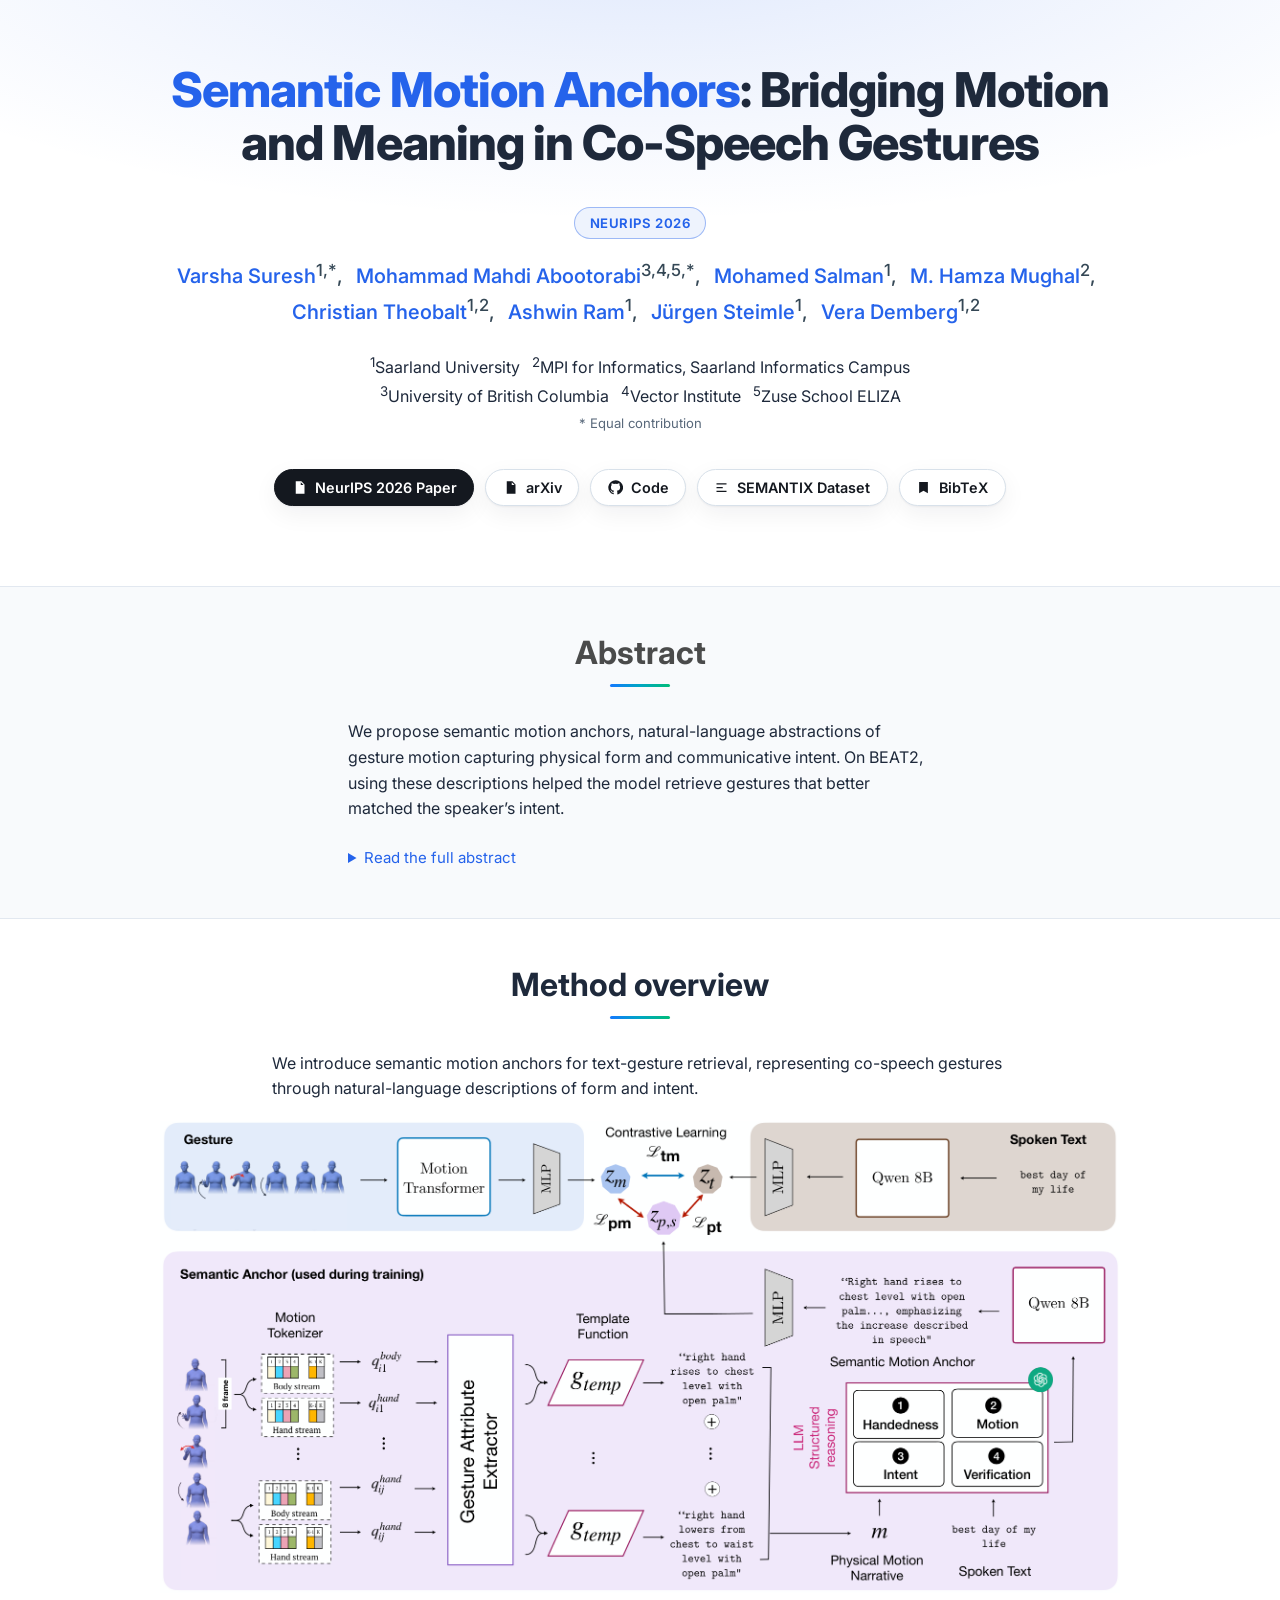
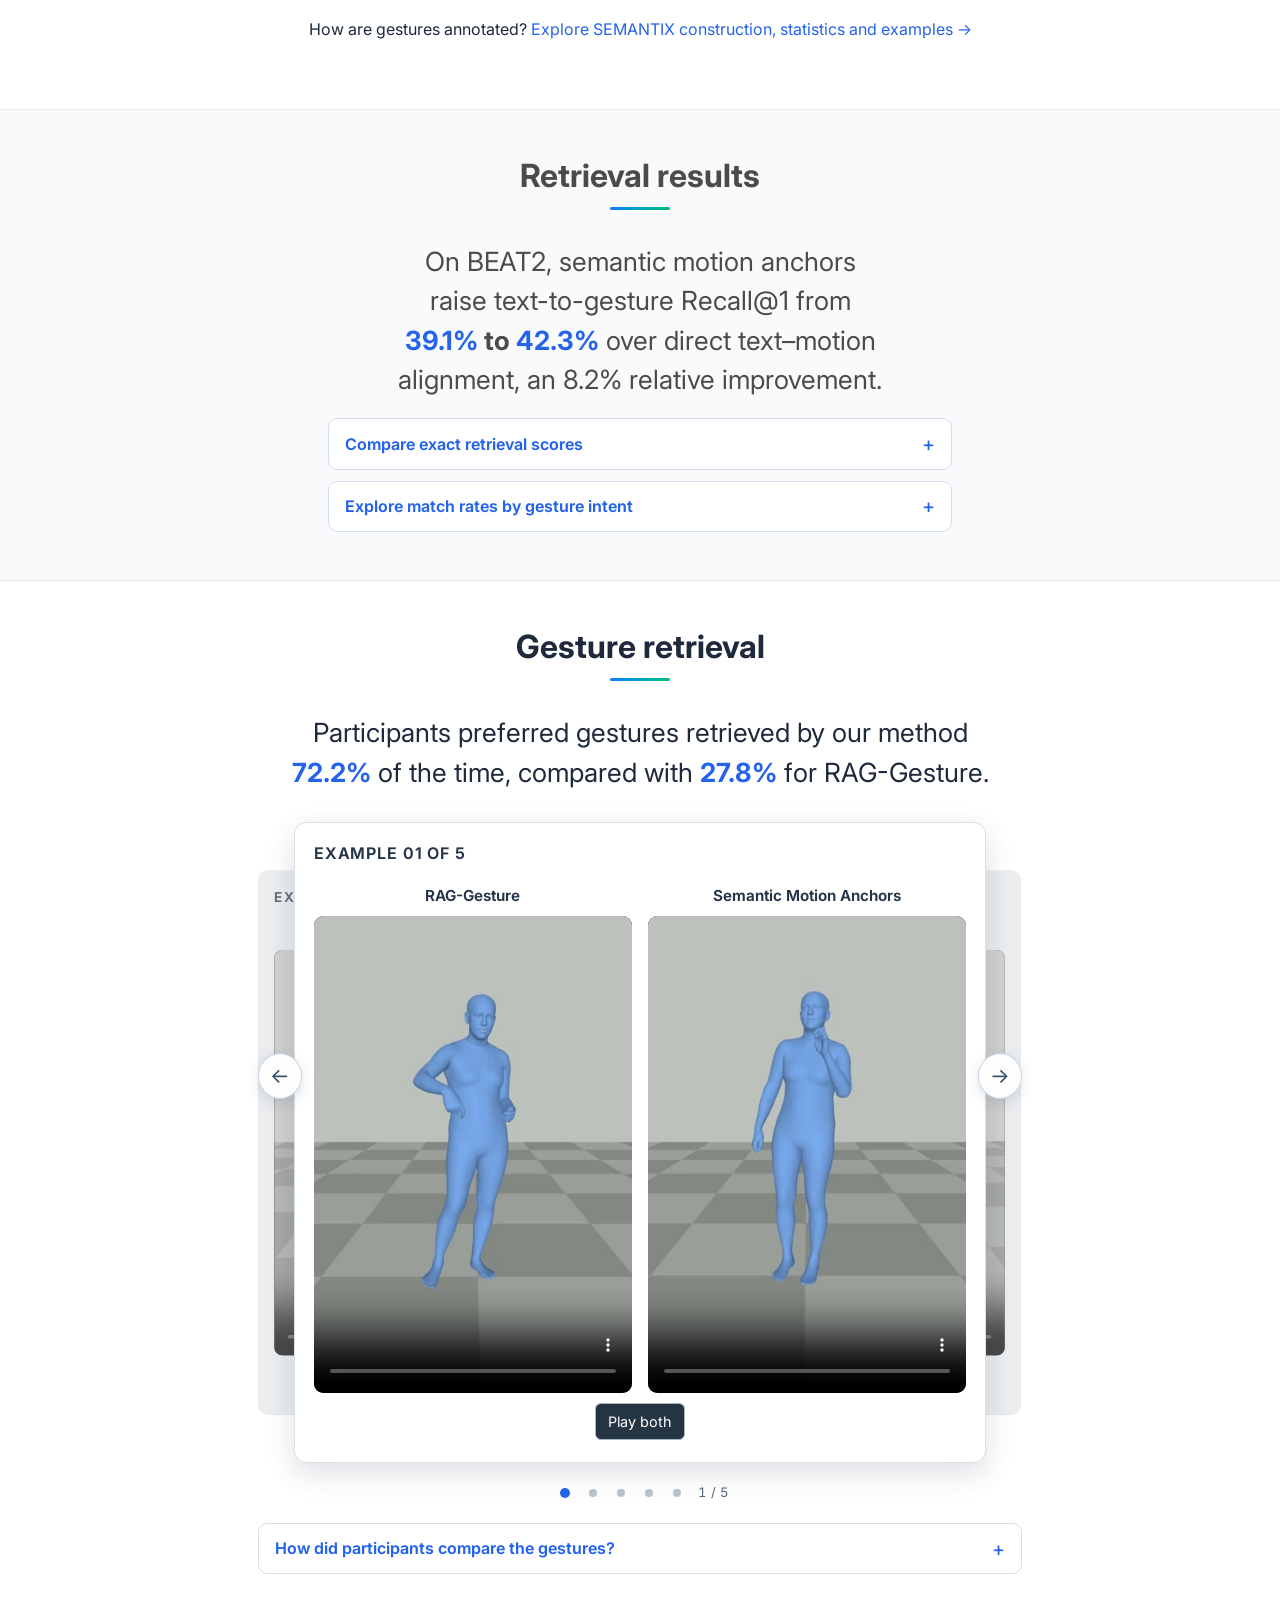
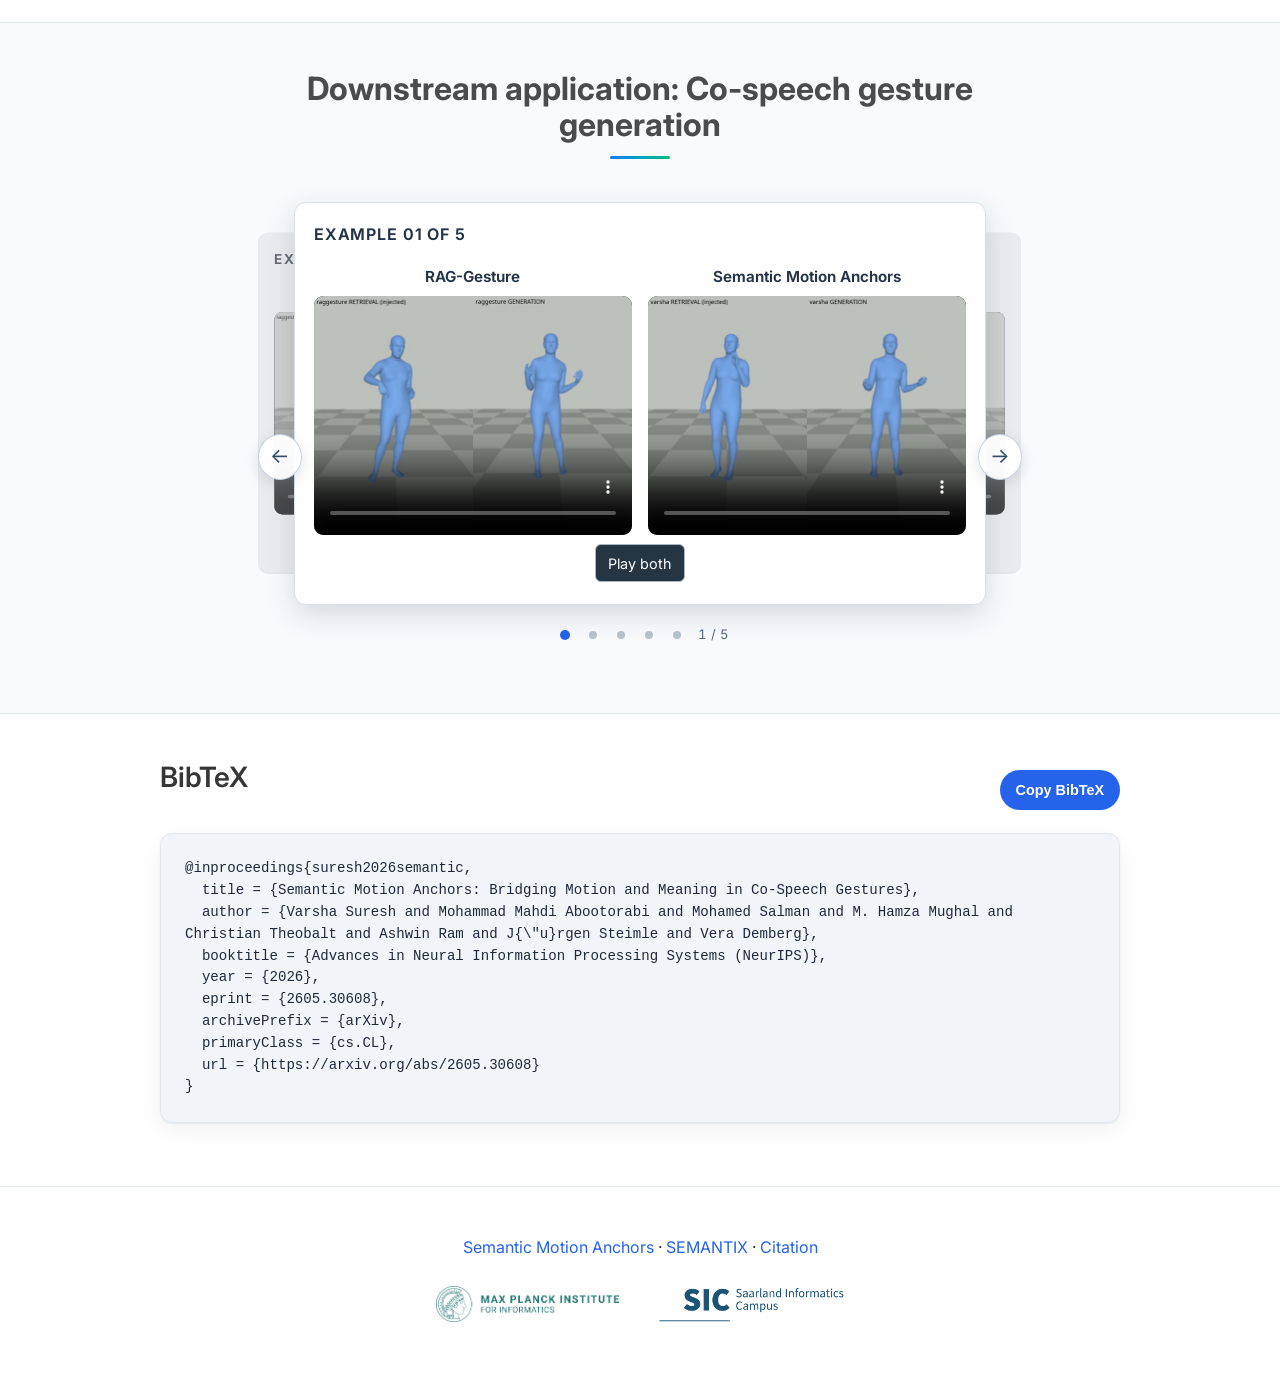
==== commit a709273c: "Show five paired gesture examples" ====
--- a/index.html
+++ b/index.html
@@ -34,74 +34,34 @@
 </section><section class="section hero" id="retrieval">
 <div class="container is-max-desktop">
 <div class="columns is-centered has-text-centered">
-<div class="column is-four-fifths"><h2 class="title is-3 has-text-centered">Gesture retrieval</h2><p class="tagline">Participants preferred gestures retrieved by our method <strong class="metric-value">72.2%</strong> of the time, compared with <strong class="metric-value">27.8%</strong> for RAG-Gesture.</p><div aria-label="Gesture retrieval examples" aria-roledescription="carousel" class="method-album clip-album study-album" data-carousel="" id="comparisons" role="region"><div class="method-track"><article class="example-slide sample study-card" data-example="01">
-<h3 class="study-example">Example 01 of 13</h3><div class="study-pair retrieved-pair"><div class="video-pair"><figure class="method-video"><figcaption>RAG-Gesture</figcaption>
-<video aria-label="Example 01 of 13, RAG-Gesture, retrieved gesture" controls="" height="960" playsinline="" poster="media/retrieved/01-baseline.jpg" preload="none" src="media/retrieved/01-baseline.mp4" width="640"></video></figure><figure class="method-video"><figcaption>Semantic Motion Anchors</figcaption>
-<video aria-label="Example 01 of 13, Semantic Motion Anchors, retrieved gesture" controls="" height="960" playsinline="" poster="media/retrieved/01-anchors.jpg" preload="none" src="media/retrieved/01-anchors.mp4" width="640"></video></figure></div>
-<div class="gallery-controls" hidden=""><button aria-pressed="false" class="play-pair" type="button">Play both</button></div></div>
-</article><article class="example-slide sample study-card" data-example="02">
-<h3 class="study-example">Example 02 of 13</h3><div class="study-pair retrieved-pair"><div class="video-pair"><figure class="method-video"><figcaption>RAG-Gesture</figcaption>
-<video aria-label="Example 02 of 13, RAG-Gesture, retrieved gesture" controls="" data-poster="media/retrieved/02-baseline.jpg" height="960" playsinline="" preload="none" src="media/retrieved/02-baseline.mp4" width="640"></video></figure><figure class="method-video"><figcaption>Semantic Motion Anchors</figcaption>
-<video aria-label="Example 02 of 13, Semantic Motion Anchors, retrieved gesture" controls="" data-poster="media/retrieved/02-anchors.jpg" height="960" playsinline="" preload="none" src="media/retrieved/02-anchors.mp4" width="640"></video></figure></div>
-<div class="gallery-controls" hidden=""><button aria-pressed="false" class="play-pair" type="button">Play both</button></div></div>
-</article><article class="example-slide sample study-card" data-example="03">
-<h3 class="study-example">Example 03 of 13</h3><div class="study-pair retrieved-pair"><div class="video-pair"><figure class="method-video"><figcaption>RAG-Gesture</figcaption>
-<video aria-label="Example 03 of 13, RAG-Gesture, retrieved gesture" controls="" data-poster="media/retrieved/03-baseline.jpg" height="960" playsinline="" preload="none" src="media/retrieved/03-baseline.mp4" width="640"></video></figure><figure class="method-video"><figcaption>Semantic Motion Anchors</figcaption>
-<video aria-label="Example 03 of 13, Semantic Motion Anchors, retrieved gesture" controls="" data-poster="media/retrieved/03-anchors.jpg" height="960" playsinline="" preload="none" src="media/retrieved/03-anchors.mp4" width="640"></video></figure></div>
-<div class="gallery-controls" hidden=""><button aria-pressed="false" class="play-pair" type="button">Play both</button></div></div>
-</article><article class="example-slide sample study-card" data-example="04">
-<h3 class="study-example">Example 04 of 13</h3><div class="study-pair retrieved-pair"><div class="video-pair"><figure class="method-video"><figcaption>RAG-Gesture</figcaption>
-<video aria-label="Example 04 of 13, RAG-Gesture, retrieved gesture" controls="" data-poster="media/retrieved/04-baseline.jpg" height="960" playsinline="" preload="none" src="media/retrieved/04-baseline.mp4" width="640"></video></figure><figure class="method-video"><figcaption>Semantic Motion Anchors</figcaption>
-<video aria-label="Example 04 of 13, Semantic Motion Anchors, retrieved gesture" controls="" data-poster="media/retrieved/04-anchors.jpg" height="960" playsinline="" preload="none" src="media/retrieved/04-anchors.mp4" width="640"></video></figure></div>
+<div class="column is-four-fifths"><h2 class="title is-3 has-text-centered">Gesture retrieval</h2><p class="tagline">Participants preferred gestures retrieved by our method <strong class="metric-value">72.2%</strong> of the time, compared with <strong class="metric-value">27.8%</strong> for RAG-Gesture.</p><div aria-label="Gesture retrieval examples" aria-roledescription="carousel" class="method-album clip-album study-album" data-carousel="" id="comparisons" role="region"><div class="method-track"><article class="example-slide sample study-card" data-example="02">
+<h3 class="study-example">Example 01 of 5</h3><div class="study-pair retrieved-pair"><div class="video-pair"><figure class="method-video"><figcaption>RAG-Gesture</figcaption>
+<video aria-label="Example 01 of 5, RAG-Gesture, retrieved gesture" controls="" height="960" playsinline="" poster="media/retrieved/02-baseline.jpg" preload="none" src="media/retrieved/02-baseline.mp4" width="640"></video></figure><figure class="method-video"><figcaption>Semantic Motion Anchors</figcaption>
+<video aria-label="Example 01 of 5, Semantic Motion Anchors, retrieved gesture" controls="" height="960" playsinline="" poster="media/retrieved/02-anchors.jpg" preload="none" src="media/retrieved/02-anchors.mp4" width="640"></video></figure></div>
 <div class="gallery-controls" hidden=""><button aria-pressed="false" class="play-pair" type="button">Play both</button></div></div>
 </article><article class="example-slide sample study-card" data-example="05">
-<h3 class="study-example">Example 05 of 13</h3><div class="study-pair retrieved-pair"><div class="video-pair"><figure class="method-video"><figcaption>RAG-Gesture</figcaption>
-<video aria-label="Example 05 of 13, RAG-Gesture, retrieved gesture" controls="" data-poster="media/retrieved/05-baseline.jpg" height="960" playsinline="" preload="none" src="media/retrieved/05-baseline.mp4" width="640"></video></figure><figure class="method-video"><figcaption>Semantic Motion Anchors</figcaption>
-<video aria-label="Example 05 of 13, Semantic Motion Anchors, retrieved gesture" controls="" data-poster="media/retrieved/05-anchors.jpg" height="960" playsinline="" preload="none" src="media/retrieved/05-anchors.mp4" width="640"></video></figure></div>
-<div class="gallery-controls" hidden=""><button aria-pressed="false" class="play-pair" type="button">Play both</button></div></div>
-</article><article class="example-slide sample study-card" data-example="06">
-<h3 class="study-example">Example 06 of 13</h3><div class="study-pair retrieved-pair"><div class="video-pair"><figure class="method-video"><figcaption>RAG-Gesture</figcaption>
-<video aria-label="Example 06 of 13, RAG-Gesture, retrieved gesture" controls="" data-poster="media/retrieved/06-baseline.jpg" height="960" playsinline="" preload="none" src="media/retrieved/06-baseline.mp4" width="640"></video></figure><figure class="method-video"><figcaption>Semantic Motion Anchors</figcaption>
-<video aria-label="Example 06 of 13, Semantic Motion Anchors, retrieved gesture" controls="" data-poster="media/retrieved/06-anchors.jpg" height="960" playsinline="" preload="none" src="media/retrieved/06-anchors.mp4" width="640"></video></figure></div>
+<h3 class="study-example">Example 02 of 5</h3><div class="study-pair retrieved-pair"><div class="video-pair"><figure class="method-video"><figcaption>RAG-Gesture</figcaption>
+<video aria-label="Example 02 of 5, RAG-Gesture, retrieved gesture" controls="" data-poster="media/retrieved/05-baseline.jpg" height="960" playsinline="" preload="none" src="media/retrieved/05-baseline.mp4" width="640"></video></figure><figure class="method-video"><figcaption>Semantic Motion Anchors</figcaption>
+<video aria-label="Example 02 of 5, Semantic Motion Anchors, retrieved gesture" controls="" data-poster="media/retrieved/05-anchors.jpg" height="960" playsinline="" preload="none" src="media/retrieved/05-anchors.mp4" width="640"></video></figure></div>
 <div class="gallery-controls" hidden=""><button aria-pressed="false" class="play-pair" type="button">Play both</button></div></div>
 </article><article class="example-slide sample study-card" data-example="07">
-<h3 class="study-example">Example 07 of 13</h3><div class="study-pair retrieved-pair"><div class="video-pair"><figure class="method-video"><figcaption>RAG-Gesture</figcaption>
-<video aria-label="Example 07 of 13, RAG-Gesture, retrieved gesture" controls="" data-poster="media/retrieved/07-baseline.jpg" height="960" playsinline="" preload="none" src="media/retrieved/07-baseline.mp4" width="640"></video></figure><figure class="method-video"><figcaption>Semantic Motion Anchors</figcaption>
-<video aria-label="Example 07 of 13, Semantic Motion Anchors, retrieved gesture" controls="" data-poster="media/retrieved/07-anchors.jpg" height="960" playsinline="" preload="none" src="media/retrieved/07-anchors.mp4" width="640"></video></figure></div>
-<div class="gallery-controls" hidden=""><button aria-pressed="false" class="play-pair" type="button">Play both</button></div></div>
-</article><article class="example-slide sample study-card" data-example="08">
-<h3 class="study-example">Example 08 of 13</h3><div class="study-pair retrieved-pair"><div class="video-pair"><figure class="method-video"><figcaption>RAG-Gesture</figcaption>
-<video aria-label="Example 08 of 13, RAG-Gesture, retrieved gesture" controls="" data-poster="media/retrieved/08-baseline.jpg" height="960" playsinline="" preload="none" src="media/retrieved/08-baseline.mp4" width="640"></video></figure><figure class="method-video"><figcaption>Semantic Motion Anchors</figcaption>
-<video aria-label="Example 08 of 13, Semantic Motion Anchors, retrieved gesture" controls="" data-poster="media/retrieved/08-anchors.jpg" height="960" playsinline="" preload="none" src="media/retrieved/08-anchors.mp4" width="640"></video></figure></div>
+<h3 class="study-example">Example 03 of 5</h3><div class="study-pair retrieved-pair"><div class="video-pair"><figure class="method-video"><figcaption>RAG-Gesture</figcaption>
+<video aria-label="Example 03 of 5, RAG-Gesture, retrieved gesture" controls="" data-poster="media/retrieved/07-baseline.jpg" height="960" playsinline="" preload="none" src="media/retrieved/07-baseline.mp4" width="640"></video></figure><figure class="method-video"><figcaption>Semantic Motion Anchors</figcaption>
+<video aria-label="Example 03 of 5, Semantic Motion Anchors, retrieved gesture" controls="" data-poster="media/retrieved/07-anchors.jpg" height="960" playsinline="" preload="none" src="media/retrieved/07-anchors.mp4" width="640"></video></figure></div>
 <div class="gallery-controls" hidden=""><button aria-pressed="false" class="play-pair" type="button">Play both</button></div></div>
 </article><article class="example-slide sample study-card" data-example="09">
-<h3 class="study-example">Example 09 of 13</h3><div class="study-pair retrieved-pair"><div class="video-pair"><figure class="method-video"><figcaption>RAG-Gesture</figcaption>
-<video aria-label="Example 09 of 13, RAG-Gesture, retrieved gesture" controls="" data-poster="media/retrieved/09-baseline.jpg" height="960" playsinline="" preload="none" src="media/retrieved/09-baseline.mp4" width="640"></video></figure><figure class="method-video"><figcaption>Semantic Motion Anchors</figcaption>
-<video aria-label="Example 09 of 13, Semantic Motion Anchors, retrieved gesture" controls="" data-poster="media/retrieved/09-anchors.jpg" height="960" playsinline="" preload="none" src="media/retrieved/09-anchors.mp4" width="640"></video></figure></div>
-<div class="gallery-controls" hidden=""><button aria-pressed="false" class="play-pair" type="button">Play both</button></div></div>
-</article><article class="example-slide sample study-card" data-example="10">
-<h3 class="study-example">Example 10 of 13</h3><div class="study-pair retrieved-pair"><div class="video-pair"><figure class="method-video"><figcaption>RAG-Gesture</figcaption>
-<video aria-label="Example 10 of 13, RAG-Gesture, retrieved gesture" controls="" data-poster="media/retrieved/10-baseline.jpg" height="960" playsinline="" preload="none" src="media/retrieved/10-baseline.mp4" width="640"></video></figure><figure class="method-video"><figcaption>Semantic Motion Anchors</figcaption>
-<video aria-label="Example 10 of 13, Semantic Motion Anchors, retrieved gesture" controls="" data-poster="media/retrieved/10-anchors.jpg" height="960" playsinline="" preload="none" src="media/retrieved/10-anchors.mp4" width="640"></video></figure></div>
-<div class="gallery-controls" hidden=""><button aria-pressed="false" class="play-pair" type="button">Play both</button></div></div>
-</article><article class="example-slide sample study-card" data-example="11">
-<h3 class="study-example">Example 11 of 13</h3><div class="study-pair retrieved-pair"><div class="video-pair"><figure class="method-video"><figcaption>RAG-Gesture</figcaption>
-<video aria-label="Example 11 of 13, RAG-Gesture, retrieved gesture" controls="" data-poster="media/retrieved/11-baseline.jpg" height="960" playsinline="" preload="none" src="media/retrieved/11-baseline.mp4" width="640"></video></figure><figure class="method-video"><figcaption>Semantic Motion Anchors</figcaption>
-<video aria-label="Example 11 of 13, Semantic Motion Anchors, retrieved gesture" controls="" data-poster="media/retrieved/11-anchors.jpg" height="960" playsinline="" preload="none" src="media/retrieved/11-anchors.mp4" width="640"></video></figure></div>
+<h3 class="study-example">Example 04 of 5</h3><div class="study-pair retrieved-pair"><div class="video-pair"><figure class="method-video"><figcaption>RAG-Gesture</figcaption>
+<video aria-label="Example 04 of 5, RAG-Gesture, retrieved gesture" controls="" data-poster="media/retrieved/09-baseline.jpg" height="960" playsinline="" preload="none" src="media/retrieved/09-baseline.mp4" width="640"></video></figure><figure class="method-video"><figcaption>Semantic Motion Anchors</figcaption>
+<video aria-label="Example 04 of 5, Semantic Motion Anchors, retrieved gesture" controls="" data-poster="media/retrieved/09-anchors.jpg" height="960" playsinline="" preload="none" src="media/retrieved/09-anchors.mp4" width="640"></video></figure></div>
 <div class="gallery-controls" hidden=""><button aria-pressed="false" class="play-pair" type="button">Play both</button></div></div>
 </article><article class="example-slide sample study-card" data-example="12">
-<h3 class="study-example">Example 12 of 13</h3><div class="study-pair retrieved-pair"><div class="video-pair"><figure class="method-video"><figcaption>RAG-Gesture</figcaption>
-<video aria-label="Example 12 of 13, RAG-Gesture, retrieved gesture" controls="" data-poster="media/retrieved/12-baseline.jpg" height="960" playsinline="" preload="none" src="media/retrieved/12-baseline.mp4" width="640"></video></figure><figure class="method-video"><figcaption>Semantic Motion Anchors</figcaption>
-<video aria-label="Example 12 of 13, Semantic Motion Anchors, retrieved gesture" controls="" data-poster="media/retrieved/12-anchors.jpg" height="960" playsinline="" preload="none" src="media/retrieved/12-anchors.mp4" width="640"></video></figure></div>
-<div class="gallery-controls" hidden=""><button aria-pressed="false" class="play-pair" type="button">Play both</button></div></div>
-</article><article class="example-slide sample study-card" data-example="13">
-<h3 class="study-example">Example 13 of 13</h3><div class="study-pair retrieved-pair"><div class="video-pair"><figure class="method-video"><figcaption>RAG-Gesture</figcaption>
-<video aria-label="Example 13 of 13, RAG-Gesture, retrieved gesture" controls="" data-poster="media/retrieved/13-baseline.jpg" height="960" playsinline="" preload="none" src="media/retrieved/13-baseline.mp4" width="640"></video></figure><figure class="method-video"><figcaption>Semantic Motion Anchors</figcaption>
-<video aria-label="Example 13 of 13, Semantic Motion Anchors, retrieved gesture" controls="" data-poster="media/retrieved/13-anchors.jpg" height="960" playsinline="" preload="none" src="media/retrieved/13-anchors.mp4" width="640"></video></figure></div>
+<h3 class="study-example">Example 05 of 5</h3><div class="study-pair retrieved-pair"><div class="video-pair"><figure class="method-video"><figcaption>RAG-Gesture</figcaption>
+<video aria-label="Example 05 of 5, RAG-Gesture, retrieved gesture" controls="" data-poster="media/retrieved/12-baseline.jpg" height="960" playsinline="" preload="none" src="media/retrieved/12-baseline.mp4" width="640"></video></figure><figure class="method-video"><figcaption>Semantic Motion Anchors</figcaption>
+<video aria-label="Example 05 of 5, Semantic Motion Anchors, retrieved gesture" controls="" data-poster="media/retrieved/12-anchors.jpg" height="960" playsinline="" preload="none" src="media/retrieved/12-anchors.mp4" width="640"></video></figure></div>
 <div class="gallery-controls" hidden=""><button aria-pressed="false" class="play-pair" type="button">Play both</button></div></div>
 </article></div><div class="examples-pager" hidden="">
 <button aria-label="Previous retrieval example" data-step="-1" type="button"><span aria-hidden="true">←</span></button>
-<div class="album-progress"><select aria-label="Choose a retrieval example" class="study-jump" id="pair-select"><option value="01">Example 01 of 13</option><option value="02">Example 02 of 13</option><option value="03">Example 03 of 13</option><option value="04">Example 04 of 13</option><option value="05">Example 05 of 13</option><option value="06">Example 06 of 13</option><option value="07">Example 07 of 13</option><option value="08">Example 08 of 13</option><option value="09">Example 09 of 13</option><option value="10">Example 10 of 13</option><option value="11">Example 11 of 13</option><option value="12">Example 12 of 13</option><option value="13">Example 13 of 13</option></select><button aria-label="Show Example 01 of 13" class="album-dot" data-to="0" title="Example 01 of 13" type="button"></button><button aria-label="Show Example 02 of 13" class="album-dot" data-to="1" title="Example 02 of 13" type="button"></button><button aria-label="Show Example 03 of 13" class="album-dot" data-to="2" title="Example 03 of 13" type="button"></button><button aria-label="Show Example 04 of 13" class="album-dot" data-to="3" title="Example 04 of 13" type="button"></button><button aria-label="Show Example 05 of 13" class="album-dot" data-to="4" title="Example 05 of 13" type="button"></button><button aria-label="Show Example 06 of 13" class="album-dot" data-to="5" title="Example 06 of 13" type="button"></button><button aria-label="Show Example 07 of 13" class="album-dot" data-to="6" title="Example 07 of 13" type="button"></button><button aria-label="Show Example 08 of 13" class="album-dot" data-to="7" title="Example 08 of 13" type="button"></button><button aria-label="Show Example 09 of 13" class="album-dot" data-to="8" title="Example 09 of 13" type="button"></button><button aria-label="Show Example 10 of 13" class="album-dot" data-to="9" title="Example 10 of 13" type="button"></button><button aria-label="Show Example 11 of 13" class="album-dot" data-to="10" title="Example 11 of 13" type="button"></button><button aria-label="Show Example 12 of 13" class="album-dot" data-to="11" title="Example 12 of 13" type="button"></button><button aria-label="Show Example 13 of 13" class="album-dot" data-to="12" title="Example 13 of 13" type="button"></button><span aria-hidden="true" class="examples-count">1 / 13</span></div>
+<div class="album-progress"><select aria-label="Choose a retrieval example" class="study-jump" id="pair-select"><option value="02">Example 01 of 5</option><option value="05">Example 02 of 5</option><option value="07">Example 03 of 5</option><option value="09">Example 04 of 5</option><option value="12">Example 05 of 5</option></select><button aria-label="Show Example 01 of 5" class="album-dot" data-to="0" title="Example 01 of 5" type="button"></button><button aria-label="Show Example 02 of 5" class="album-dot" data-to="1" title="Example 02 of 5" type="button"></button><button aria-label="Show Example 03 of 5" class="album-dot" data-to="2" title="Example 03 of 5" type="button"></button><button aria-label="Show Example 04 of 5" class="album-dot" data-to="3" title="Example 04 of 5" type="button"></button><button aria-label="Show Example 05 of 5" class="album-dot" data-to="4" title="Example 05 of 5" type="button"></button><span aria-hidden="true" class="examples-count">1 / 5</span></div>
 <button aria-label="Next retrieval example" data-step="1" type="button"><span aria-hidden="true">→</span></button>
 </div>
 <span aria-atomic="true" class="visually-hidden examples-status" role="status"></span></div><details class="research-disclosure" id="study-design"><summary>How did participants compare the gestures?</summary><div class="research-detail-body"><p>Each of the 32 participants made 10 forced choices between paired gesture animations. For the same spoken query and retrieval database, participants compared the gesture retrieved by RAG-Gesture with the gesture retrieved using semantic motion anchors.</p></div></details></div>
@@ -110,74 +70,34 @@
 </section><section class="section hero is-light" id="application">
 <div class="container is-max-desktop">
 <div class="columns is-centered has-text-centered">
-<div class="column is-four-fifths"><h2 class="title is-3 has-text-centered">Downstream application: Co-speech gesture generation</h2><div aria-label="Co-speech gesture generation examples" aria-roledescription="carousel" class="method-album clip-album study-album" data-carousel="" id="generation-comparisons" role="region"><div class="method-track"><article class="example-slide sample study-card" data-example="01">
-<h3 class="study-example">Example 01 of 13</h3>
+<div class="column is-four-fifths"><h2 class="title is-3 has-text-centered">Downstream application: Co-speech gesture generation</h2><div aria-label="Co-speech gesture generation examples" aria-roledescription="carousel" class="method-album clip-album study-album" data-carousel="" id="generation-comparisons" role="region"><div class="method-track"><article class="example-slide sample study-card" data-example="02">
+<h3 class="study-example">Example 01 of 5</h3>
 <div class="study-pair generated-pair"><div class="video-pair"><figure class="method-video"><figcaption>RAG-Gesture</figcaption>
-<video aria-label="Example 01 of 13, RAG-Gesture, retrieved motion on the left and generated motion on the right" controls="" height="960" playsinline="" poster="media/01-baseline.jpg" preload="none" src="media/01-baseline.mp4" width="1280"></video></figure><figure class="method-video"><figcaption>Semantic Motion Anchors</figcaption>
-<video aria-label="Example 01 of 13, Semantic Motion Anchors, retrieved motion on the left and generated motion on the right" controls="" height="960" playsinline="" poster="media/01-anchors.jpg" preload="none" src="media/01-anchors.mp4" width="1280"></video></figure></div>
-<div class="gallery-controls" hidden=""><button aria-pressed="false" class="play-pair" type="button">Play both</button></div></div></article><article class="example-slide sample study-card" data-example="02">
-<h3 class="study-example">Example 02 of 13</h3>
+<video aria-label="Example 01 of 5, RAG-Gesture, retrieved motion on the left and generated motion on the right" controls="" height="960" playsinline="" poster="media/02-baseline.jpg" preload="none" src="media/02-baseline.mp4" width="1280"></video></figure><figure class="method-video"><figcaption>Semantic Motion Anchors</figcaption>
+<video aria-label="Example 01 of 5, Semantic Motion Anchors, retrieved motion on the left and generated motion on the right" controls="" height="960" playsinline="" poster="media/02-anchors.jpg" preload="none" src="media/02-anchors.mp4" width="1280"></video></figure></div>
+<div class="gallery-controls" hidden=""><button aria-pressed="false" class="play-pair" type="button">Play both</button></div></div></article><article class="example-slide sample study-card" data-example="05">
+<h3 class="study-example">Example 02 of 5</h3>
 <div class="study-pair generated-pair"><div class="video-pair"><figure class="method-video"><figcaption>RAG-Gesture</figcaption>
-<video aria-label="Example 02 of 13, RAG-Gesture, retrieved motion on the left and generated motion on the right" controls="" data-poster="media/02-baseline.jpg" height="960" playsinline="" preload="none" src="media/02-baseline.mp4" width="1280"></video></figure><figure class="method-video"><figcaption>Semantic Motion Anchors</figcaption>
-<video aria-label="Example 02 of 13, Semantic Motion Anchors, retrieved motion on the left and generated motion on the right" controls="" data-poster="media/02-anchors.jpg" height="960" playsinline="" preload="none" src="media/02-anchors.mp4" width="1280"></video></figure></div>
-<div class="gallery-controls" hidden=""><button aria-pressed="false" class="play-pair" type="button">Play both</button></div></div></article><article class="example-slide sample study-card" data-example="03">
-<h3 class="study-example">Example 03 of 13</h3>
+<video aria-label="Example 02 of 5, RAG-Gesture, retrieved motion on the left and generated motion on the right" controls="" data-poster="media/05-baseline.jpg" height="960" playsinline="" preload="none" src="media/05-baseline.mp4" width="1280"></video></figure><figure class="method-video"><figcaption>Semantic Motion Anchors</figcaption>
+<video aria-label="Example 02 of 5, Semantic Motion Anchors, retrieved motion on the left and generated motion on the right" controls="" data-poster="media/05-anchors.jpg" height="960" playsinline="" preload="none" src="media/05-anchors.mp4" width="1280"></video></figure></div>
+<div class="gallery-controls" hidden=""><button aria-pressed="false" class="play-pair" type="button">Play both</button></div></div></article><article class="example-slide sample study-card" data-example="07">
+<h3 class="study-example">Example 03 of 5</h3>
 <div class="study-pair generated-pair"><div class="video-pair"><figure class="method-video"><figcaption>RAG-Gesture</figcaption>
-<video aria-label="Example 03 of 13, RAG-Gesture, retrieved motion on the left and generated motion on the right" controls="" data-poster="media/03-baseline.jpg" height="960" playsinline="" preload="none" src="media/03-baseline.mp4" width="1280"></video></figure><figure class="method-video"><figcaption>Semantic Motion Anchors</figcaption>
-<video aria-label="Example 03 of 13, Semantic Motion Anchors, retrieved motion on the left and generated motion on the right" controls="" data-poster="media/03-anchors.jpg" height="960" playsinline="" preload="none" src="media/03-anchors.mp4" width="1280"></video></figure></div>
-<div class="gallery-controls" hidden=""><button aria-pressed="false" class="play-pair" type="button">Play both</button></div></div></article><article class="example-slide sample study-card" data-example="04">
-<h3 class="study-example">Example 04 of 13</h3>
+<video aria-label="Example 03 of 5, RAG-Gesture, retrieved motion on the left and generated motion on the right" controls="" data-poster="media/07-baseline.jpg" height="960" playsinline="" preload="none" src="media/07-baseline.mp4" width="1280"></video></figure><figure class="method-video"><figcaption>Semantic Motion Anchors</figcaption>
+<video aria-label="Example 03 of 5, Semantic Motion Anchors, retrieved motion on the left and generated motion on the right" controls="" data-poster="media/07-anchors.jpg" height="960" playsinline="" preload="none" src="media/07-anchors.mp4" width="1280"></video></figure></div>
+<div class="gallery-controls" hidden=""><button aria-pressed="false" class="play-pair" type="button">Play both</button></div></div></article><article class="example-slide sample study-card" data-example="09">
+<h3 class="study-example">Example 04 of 5</h3>
 <div class="study-pair generated-pair"><div class="video-pair"><figure class="method-video"><figcaption>RAG-Gesture</figcaption>
-<video aria-label="Example 04 of 13, RAG-Gesture, retrieved motion on the left and generated motion on the right" controls="" data-poster="media/04-baseline.jpg" height="960" playsinline="" preload="none" src="media/04-baseline.mp4" width="1280"></video></figure><figure class="method-video"><figcaption>Semantic Motion Anchors</figcaption>
-<video aria-label="Example 04 of 13, Semantic Motion Anchors, retrieved motion on the left and generated motion on the right" controls="" data-poster="media/04-anchors.jpg" height="960" playsinline="" preload="none" src="media/04-anchors.mp4" width="1280"></video></figure></div>
-<div class="gallery-controls" hidden=""><button aria-pressed="false" class="play-pair" type="button">Play both</button></div></div></article><article class="example-slide sample study-card" data-example="05">
-<h3 class="study-example">Example 05 of 13</h3>
+<video aria-label="Example 04 of 5, RAG-Gesture, retrieved motion on the left and generated motion on the right" controls="" data-poster="media/09-baseline.jpg" height="960" playsinline="" preload="none" src="media/09-baseline.mp4" width="1280"></video></figure><figure class="method-video"><figcaption>Semantic Motion Anchors</figcaption>
+<video aria-label="Example 04 of 5, Semantic Motion Anchors, retrieved motion on the left and generated motion on the right" controls="" data-poster="media/09-anchors.jpg" height="960" playsinline="" preload="none" src="media/09-anchors.mp4" width="1280"></video></figure></div>
+<div class="gallery-controls" hidden=""><button aria-pressed="false" class="play-pair" type="button">Play both</button></div></div></article><article class="example-slide sample study-card" data-example="12">
+<h3 class="study-example">Example 05 of 5</h3>
 <div class="study-pair generated-pair"><div class="video-pair"><figure class="method-video"><figcaption>RAG-Gesture</figcaption>
-<video aria-label="Example 05 of 13, RAG-Gesture, retrieved motion on the left and generated motion on the right" controls="" data-poster="media/05-baseline.jpg" height="960" playsinline="" preload="none" src="media/05-baseline.mp4" width="1280"></video></figure><figure class="method-video"><figcaption>Semantic Motion Anchors</figcaption>
-<video aria-label="Example 05 of 13, Semantic Motion Anchors, retrieved motion on the left and generated motion on the right" controls="" data-poster="media/05-anchors.jpg" height="960" playsinline="" preload="none" src="media/05-anchors.mp4" width="1280"></video></figure></div>
-<div class="gallery-controls" hidden=""><button aria-pressed="false" class="play-pair" type="button">Play both</button></div></div></article><article class="example-slide sample study-card" data-example="06">
-<h3 class="study-example">Example 06 of 13</h3>
-<div class="study-pair generated-pair"><div class="video-pair"><figure class="method-video"><figcaption>RAG-Gesture</figcaption>
-<video aria-label="Example 06 of 13, RAG-Gesture, retrieved motion on the left and generated motion on the right" controls="" data-poster="media/06-baseline.jpg" height="960" playsinline="" preload="none" src="media/06-baseline.mp4" width="1280"></video></figure><figure class="method-video"><figcaption>Semantic Motion Anchors</figcaption>
-<video aria-label="Example 06 of 13, Semantic Motion Anchors, retrieved motion on the left and generated motion on the right" controls="" data-poster="media/06-anchors.jpg" height="960" playsinline="" preload="none" src="media/06-anchors.mp4" width="1280"></video></figure></div>
-<div class="gallery-controls" hidden=""><button aria-pressed="false" class="play-pair" type="button">Play both</button></div></div></article><article class="example-slide sample study-card" data-example="07">
-<h3 class="study-example">Example 07 of 13</h3>
-<div class="study-pair generated-pair"><div class="video-pair"><figure class="method-video"><figcaption>RAG-Gesture</figcaption>
-<video aria-label="Example 07 of 13, RAG-Gesture, retrieved motion on the left and generated motion on the right" controls="" data-poster="media/07-baseline.jpg" height="960" playsinline="" preload="none" src="media/07-baseline.mp4" width="1280"></video></figure><figure class="method-video"><figcaption>Semantic Motion Anchors</figcaption>
-<video aria-label="Example 07 of 13, Semantic Motion Anchors, retrieved motion on the left and generated motion on the right" controls="" data-poster="media/07-anchors.jpg" height="960" playsinline="" preload="none" src="media/07-anchors.mp4" width="1280"></video></figure></div>
-<div class="gallery-controls" hidden=""><button aria-pressed="false" class="play-pair" type="button">Play both</button></div></div></article><article class="example-slide sample study-card" data-example="08">
-<h3 class="study-example">Example 08 of 13</h3>
-<div class="study-pair generated-pair"><div class="video-pair"><figure class="method-video"><figcaption>RAG-Gesture</figcaption>
-<video aria-label="Example 08 of 13, RAG-Gesture, retrieved motion on the left and generated motion on the right" controls="" data-poster="media/08-baseline.jpg" height="960" playsinline="" preload="none" src="media/08-baseline.mp4" width="1280"></video></figure><figure class="method-video"><figcaption>Semantic Motion Anchors</figcaption>
-<video aria-label="Example 08 of 13, Semantic Motion Anchors, retrieved motion on the left and generated motion on the right" controls="" data-poster="media/08-anchors.jpg" height="960" playsinline="" preload="none" src="media/08-anchors.mp4" width="1280"></video></figure></div>
-<div class="gallery-controls" hidden=""><button aria-pressed="false" class="play-pair" type="button">Play both</button></div></div></article><article class="example-slide sample study-card" data-example="09">
-<h3 class="study-example">Example 09 of 13</h3>
-<div class="study-pair generated-pair"><div class="video-pair"><figure class="method-video"><figcaption>RAG-Gesture</figcaption>
-<video aria-label="Example 09 of 13, RAG-Gesture, retrieved motion on the left and generated motion on the right" controls="" data-poster="media/09-baseline.jpg" height="960" playsinline="" preload="none" src="media/09-baseline.mp4" width="1280"></video></figure><figure class="method-video"><figcaption>Semantic Motion Anchors</figcaption>
-<video aria-label="Example 09 of 13, Semantic Motion Anchors, retrieved motion on the left and generated motion on the right" controls="" data-poster="media/09-anchors.jpg" height="960" playsinline="" preload="none" src="media/09-anchors.mp4" width="1280"></video></figure></div>
-<div class="gallery-controls" hidden=""><button aria-pressed="false" class="play-pair" type="button">Play both</button></div></div></article><article class="example-slide sample study-card" data-example="10">
-<h3 class="study-example">Example 10 of 13</h3>
-<div class="study-pair generated-pair"><div class="video-pair"><figure class="method-video"><figcaption>RAG-Gesture</figcaption>
-<video aria-label="Example 10 of 13, RAG-Gesture, retrieved motion on the left and generated motion on the right" controls="" data-poster="media/10-baseline.jpg" height="960" playsinline="" preload="none" src="media/10-baseline.mp4" width="1280"></video></figure><figure class="method-video"><figcaption>Semantic Motion Anchors</figcaption>
-<video aria-label="Example 10 of 13, Semantic Motion Anchors, retrieved motion on the left and generated motion on the right" controls="" data-poster="media/10-anchors.jpg" height="960" playsinline="" preload="none" src="media/10-anchors.mp4" width="1280"></video></figure></div>
-<div class="gallery-controls" hidden=""><button aria-pressed="false" class="play-pair" type="button">Play both</button></div></div></article><article class="example-slide sample study-card" data-example="11">
-<h3 class="study-example">Example 11 of 13</h3>
-<div class="study-pair generated-pair"><div class="video-pair"><figure class="method-video"><figcaption>RAG-Gesture</figcaption>
-<video aria-label="Example 11 of 13, RAG-Gesture, retrieved motion on the left and generated motion on the right" controls="" data-poster="media/11-baseline.jpg" height="960" playsinline="" preload="none" src="media/11-baseline.mp4" width="1280"></video></figure><figure class="method-video"><figcaption>Semantic Motion Anchors</figcaption>
-<video aria-label="Example 11 of 13, Semantic Motion Anchors, retrieved motion on the left and generated motion on the right" controls="" data-poster="media/11-anchors.jpg" height="960" playsinline="" preload="none" src="media/11-anchors.mp4" width="1280"></video></figure></div>
-<div class="gallery-controls" hidden=""><button aria-pressed="false" class="play-pair" type="button">Play both</button></div></div></article><article class="example-slide sample study-card" data-example="12">
-<h3 class="study-example">Example 12 of 13</h3>
-<div class="study-pair generated-pair"><div class="video-pair"><figure class="method-video"><figcaption>RAG-Gesture</figcaption>
-<video aria-label="Example 12 of 13, RAG-Gesture, retrieved motion on the left and generated motion on the right" controls="" data-poster="media/12-baseline.jpg" height="960" playsinline="" preload="none" src="media/12-baseline.mp4" width="1280"></video></figure><figure class="method-video"><figcaption>Semantic Motion Anchors</figcaption>
-<video aria-label="Example 12 of 13, Semantic Motion Anchors, retrieved motion on the left and generated motion on the right" controls="" data-poster="media/12-anchors.jpg" height="960" playsinline="" preload="none" src="media/12-anchors.mp4" width="1280"></video></figure></div>
-<div class="gallery-controls" hidden=""><button aria-pressed="false" class="play-pair" type="button">Play both</button></div></div></article><article class="example-slide sample study-card" data-example="13">
-<h3 class="study-example">Example 13 of 13</h3>
-<div class="study-pair generated-pair"><div class="video-pair"><figure class="method-video"><figcaption>RAG-Gesture</figcaption>
-<video aria-label="Example 13 of 13, RAG-Gesture, retrieved motion on the left and generated motion on the right" controls="" data-poster="media/13-baseline.jpg" height="960" playsinline="" preload="none" src="media/13-baseline.mp4" width="1280"></video></figure><figure class="method-video"><figcaption>Semantic Motion Anchors</figcaption>
-<video aria-label="Example 13 of 13, Semantic Motion Anchors, retrieved motion on the left and generated motion on the right" controls="" data-poster="media/13-anchors.jpg" height="960" playsinline="" preload="none" src="media/13-anchors.mp4" width="1280"></video></figure></div>
+<video aria-label="Example 05 of 5, RAG-Gesture, retrieved motion on the left and generated motion on the right" controls="" data-poster="media/12-baseline.jpg" height="960" playsinline="" preload="none" src="media/12-baseline.mp4" width="1280"></video></figure><figure class="method-video"><figcaption>Semantic Motion Anchors</figcaption>
+<video aria-label="Example 05 of 5, Semantic Motion Anchors, retrieved motion on the left and generated motion on the right" controls="" data-poster="media/12-anchors.jpg" height="960" playsinline="" preload="none" src="media/12-anchors.mp4" width="1280"></video></figure></div>
 <div class="gallery-controls" hidden=""><button aria-pressed="false" class="play-pair" type="button">Play both</button></div></div></article></div><div class="examples-pager" hidden="">
 <button aria-label="Previous generation example" data-step="-1" type="button"><span aria-hidden="true">←</span></button>
-<div class="album-progress"><select aria-label="Choose a generation example" class="study-jump" id="generation-pair-select"><option value="01">Example 01 of 13</option><option value="02">Example 02 of 13</option><option value="03">Example 03 of 13</option><option value="04">Example 04 of 13</option><option value="05">Example 05 of 13</option><option value="06">Example 06 of 13</option><option value="07">Example 07 of 13</option><option value="08">Example 08 of 13</option><option value="09">Example 09 of 13</option><option value="10">Example 10 of 13</option><option value="11">Example 11 of 13</option><option value="12">Example 12 of 13</option><option value="13">Example 13 of 13</option></select><button aria-label="Show Example 01 of 13" class="album-dot" data-to="0" title="Example 01 of 13" type="button"></button><button aria-label="Show Example 02 of 13" class="album-dot" data-to="1" title="Example 02 of 13" type="button"></button><button aria-label="Show Example 03 of 13" class="album-dot" data-to="2" title="Example 03 of 13" type="button"></button><button aria-label="Show Example 04 of 13" class="album-dot" data-to="3" title="Example 04 of 13" type="button"></button><button aria-label="Show Example 05 of 13" class="album-dot" data-to="4" title="Example 05 of 13" type="button"></button><button aria-label="Show Example 06 of 13" class="album-dot" data-to="5" title="Example 06 of 13" type="button"></button><button aria-label="Show Example 07 of 13" class="album-dot" data-to="6" title="Example 07 of 13" type="button"></button><button aria-label="Show Example 08 of 13" class="album-dot" data-to="7" title="Example 08 of 13" type="button"></button><button aria-label="Show Example 09 of 13" class="album-dot" data-to="8" title="Example 09 of 13" type="button"></button><button aria-label="Show Example 10 of 13" class="album-dot" data-to="9" title="Example 10 of 13" type="button"></button><button aria-label="Show Example 11 of 13" class="album-dot" data-to="10" title="Example 11 of 13" type="button"></button><button aria-label="Show Example 12 of 13" class="album-dot" data-to="11" title="Example 12 of 13" type="button"></button><button aria-label="Show Example 13 of 13" class="album-dot" data-to="12" title="Example 13 of 13" type="button"></button><span aria-hidden="true" class="examples-count">1 / 13</span></div>
+<div class="album-progress"><select aria-label="Choose a generation example" class="study-jump" id="generation-pair-select"><option value="02">Example 01 of 5</option><option value="05">Example 02 of 5</option><option value="07">Example 03 of 5</option><option value="09">Example 04 of 5</option><option value="12">Example 05 of 5</option></select><button aria-label="Show Example 01 of 5" class="album-dot" data-to="0" title="Example 01 of 5" type="button"></button><button aria-label="Show Example 02 of 5" class="album-dot" data-to="1" title="Example 02 of 5" type="button"></button><button aria-label="Show Example 03 of 5" class="album-dot" data-to="2" title="Example 03 of 5" type="button"></button><button aria-label="Show Example 04 of 5" class="album-dot" data-to="3" title="Example 04 of 5" type="button"></button><button aria-label="Show Example 05 of 5" class="album-dot" data-to="4" title="Example 05 of 5" type="button"></button><span aria-hidden="true" class="examples-count">1 / 5</span></div>
 <button aria-label="Next generation example" data-step="1" type="button"><span aria-hidden="true">→</span></button>
 </div>
 <span aria-atomic="true" class="visually-hidden examples-status" role="status"></span></div></div>
